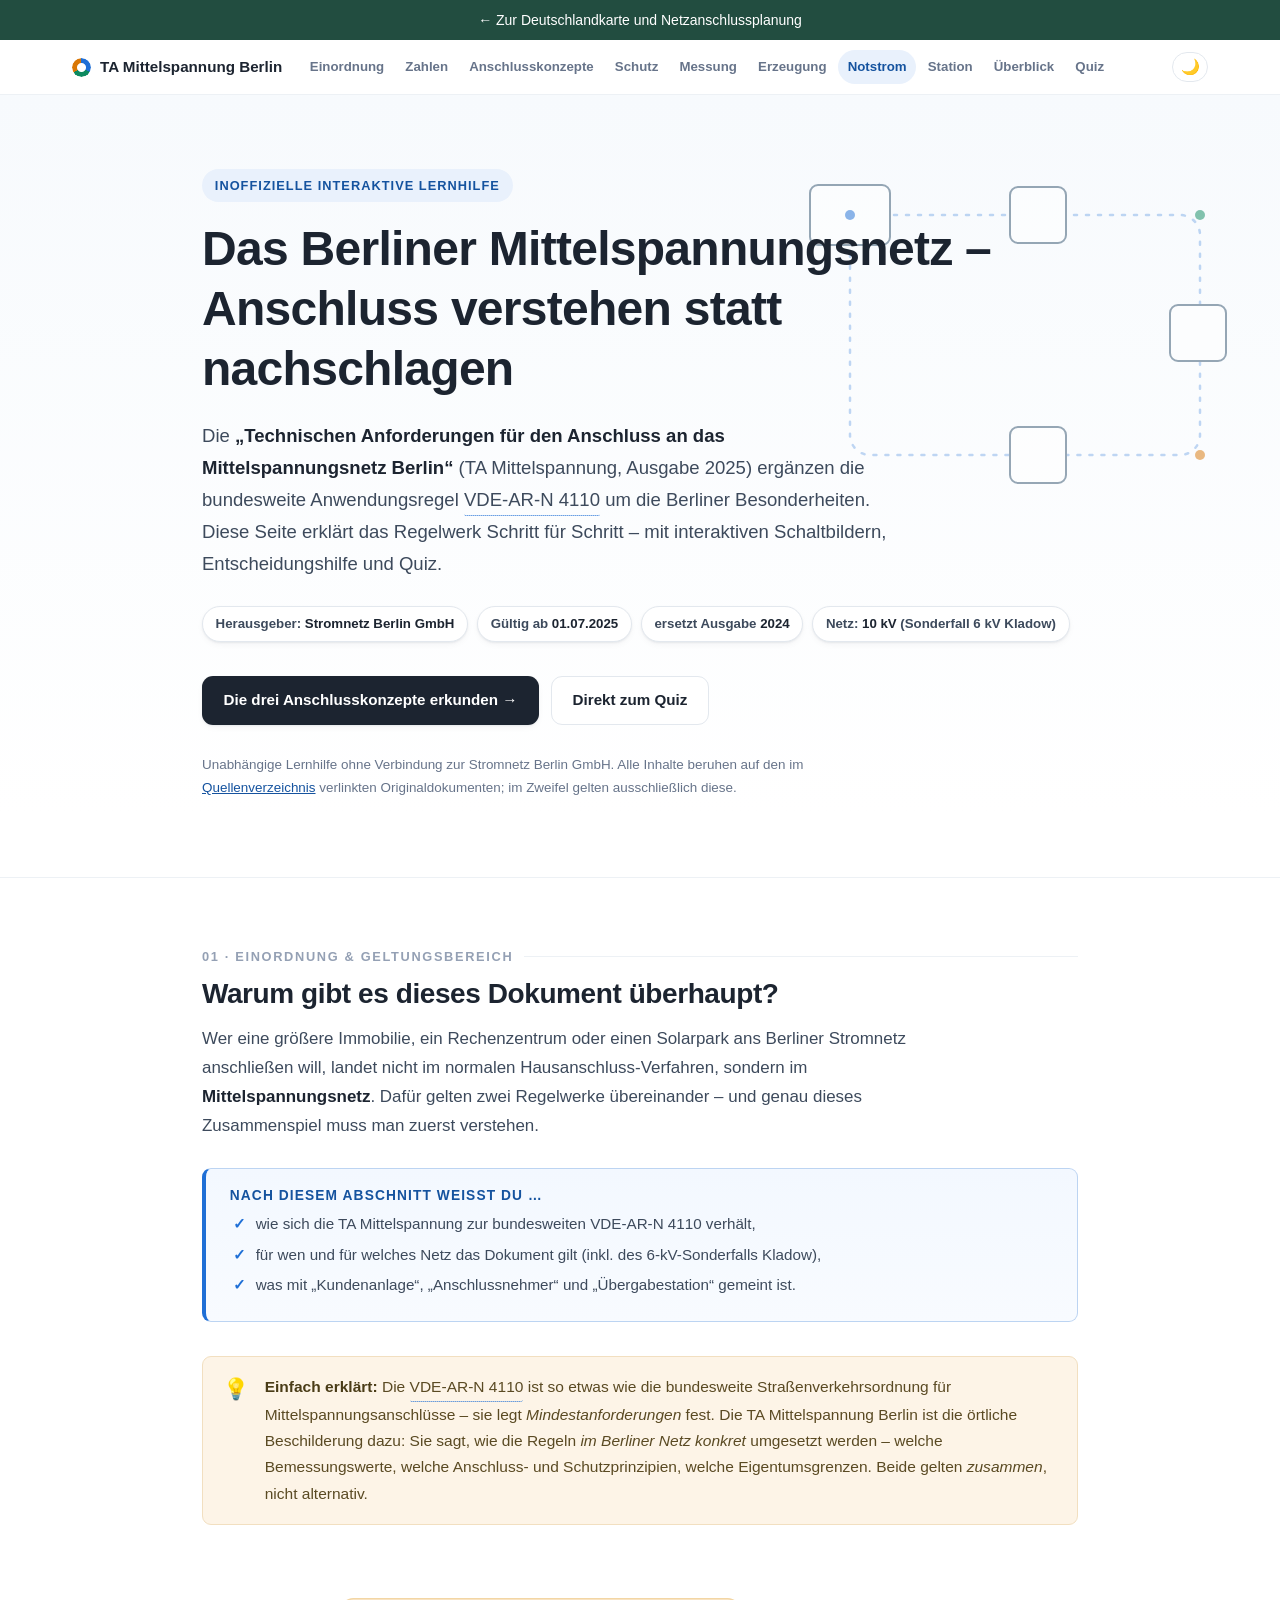
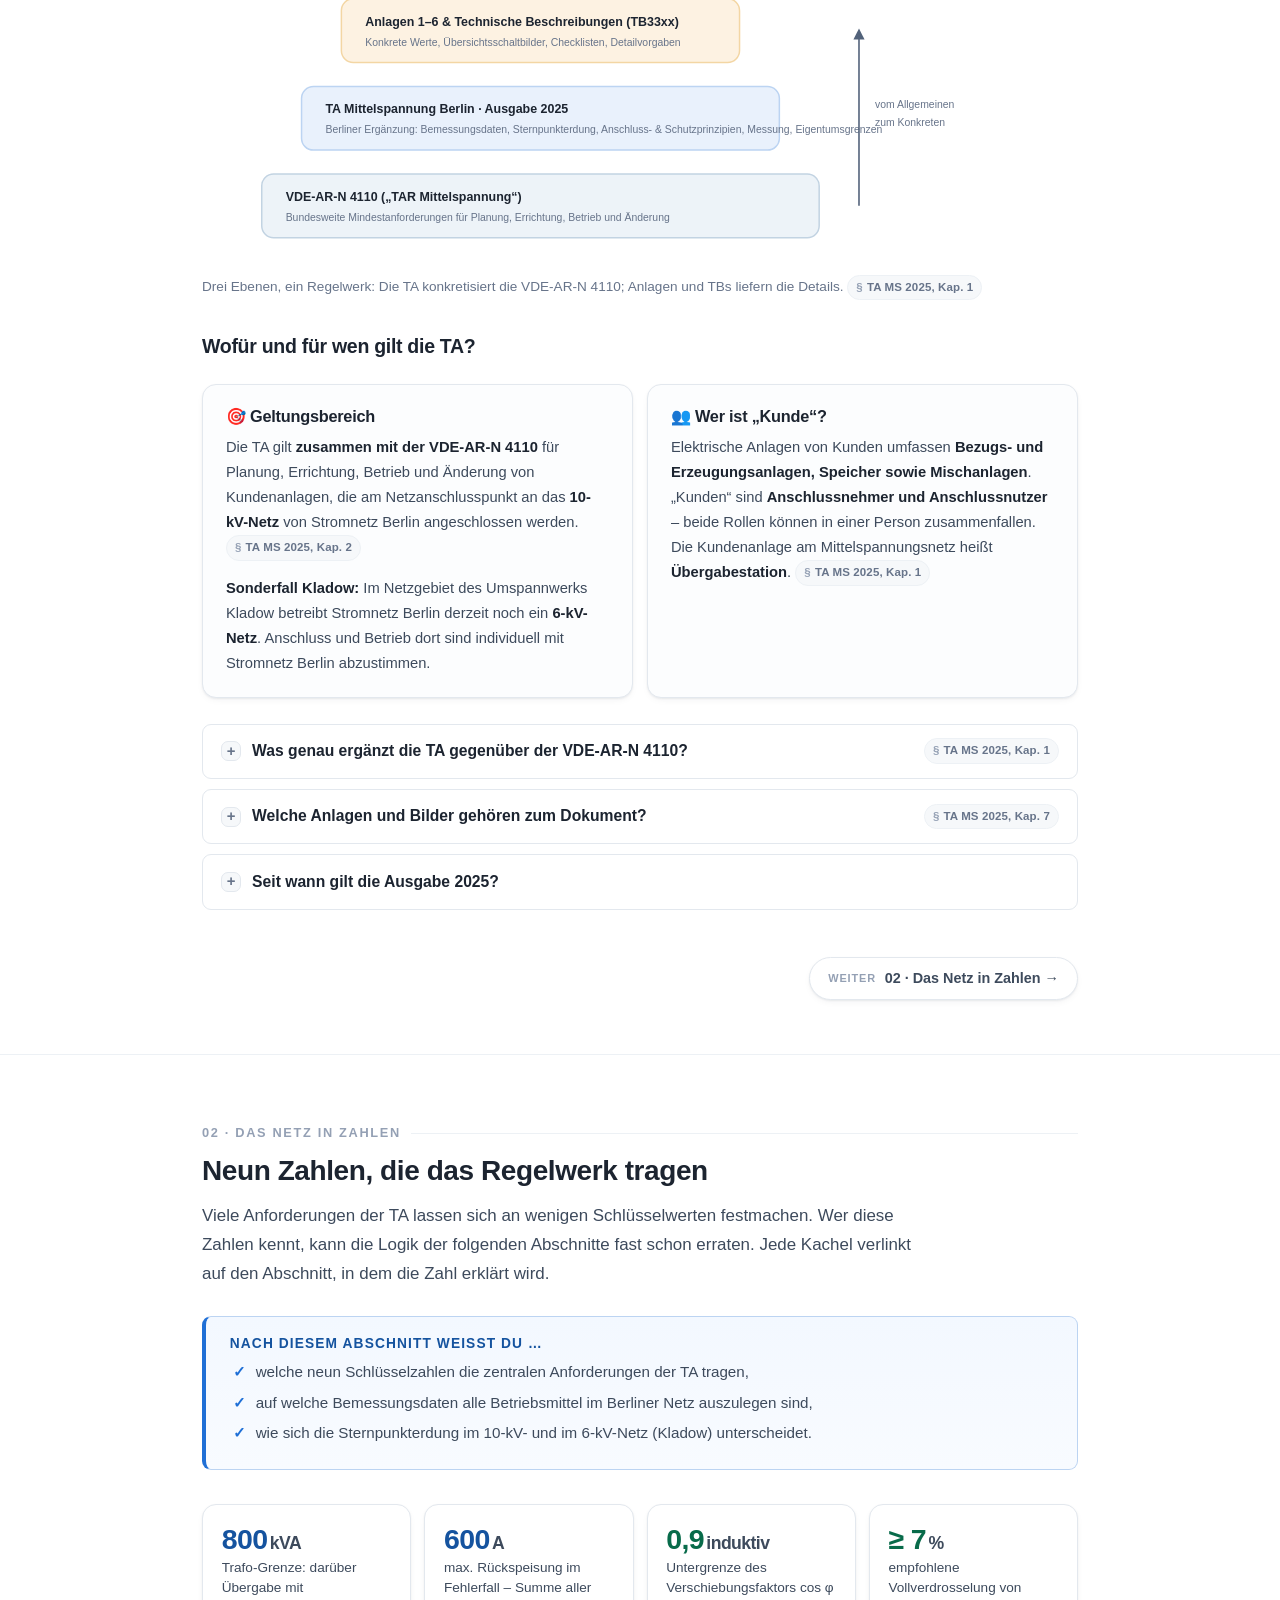
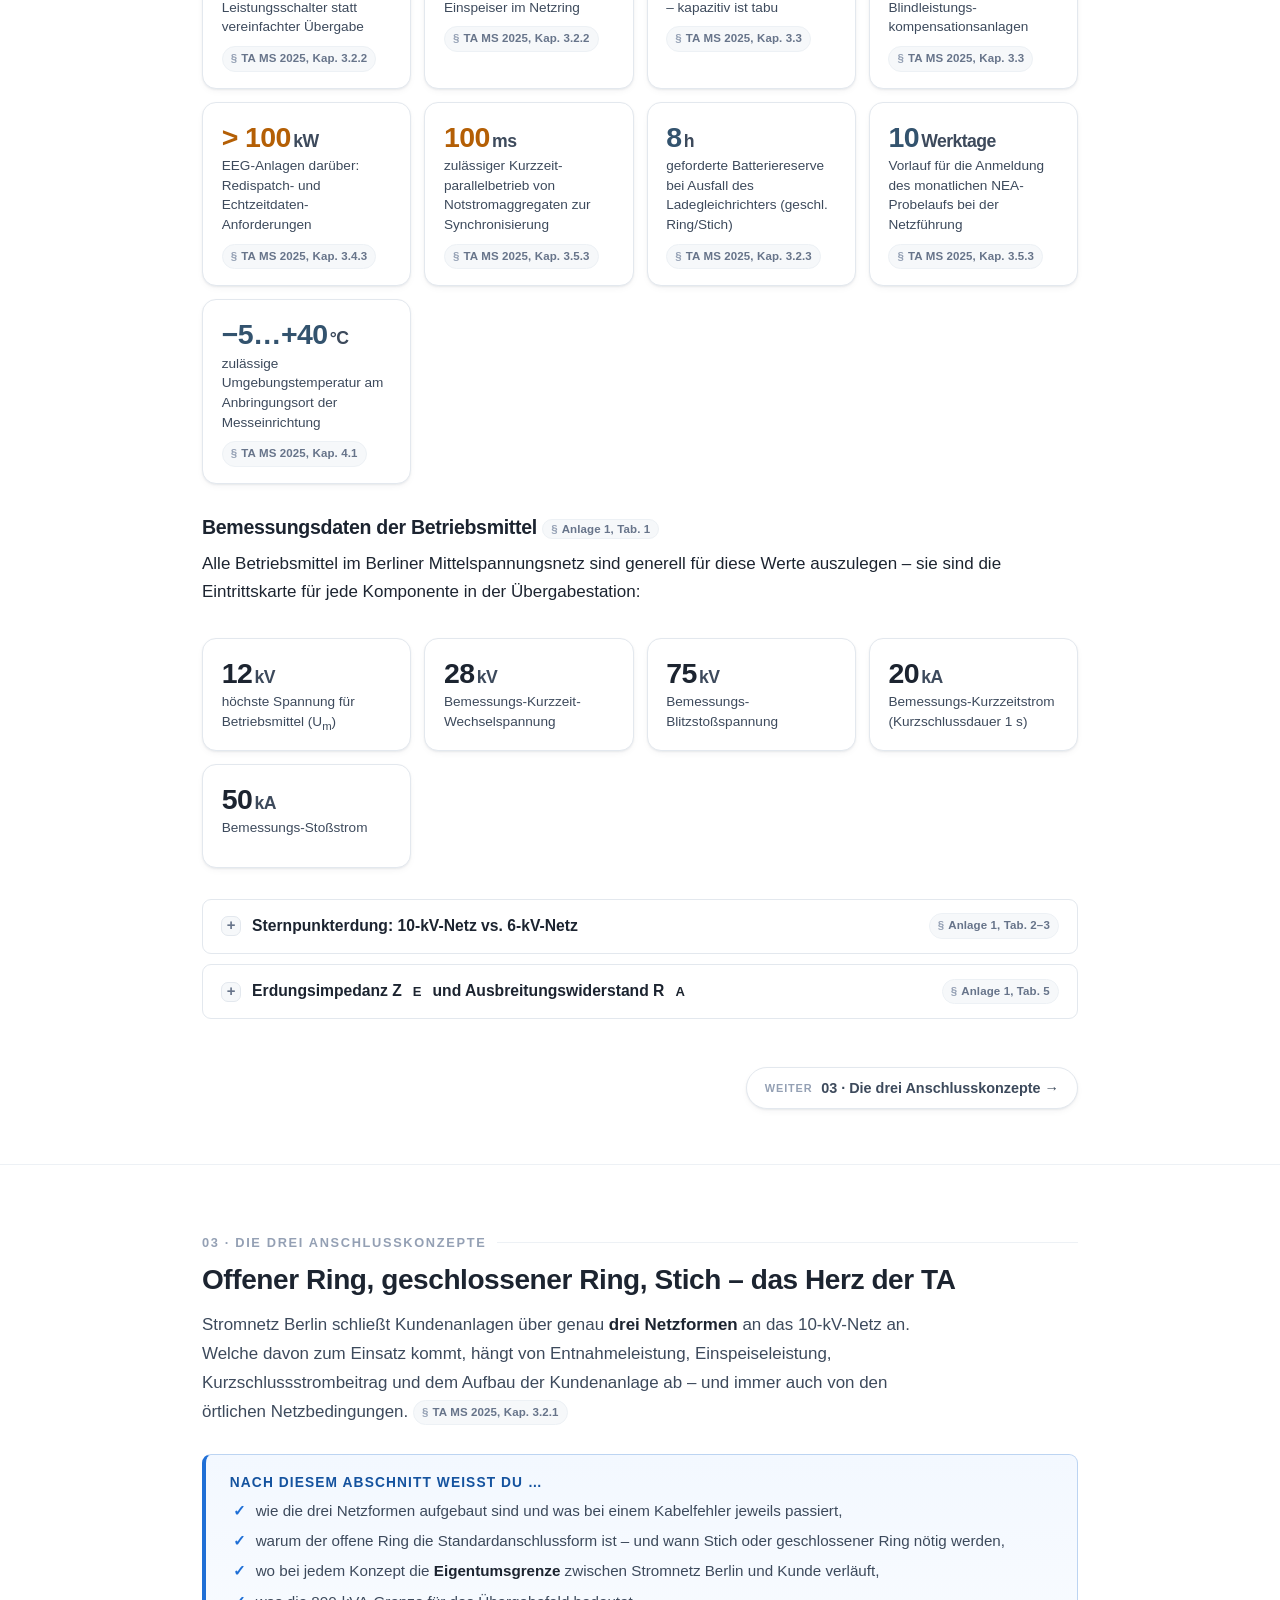
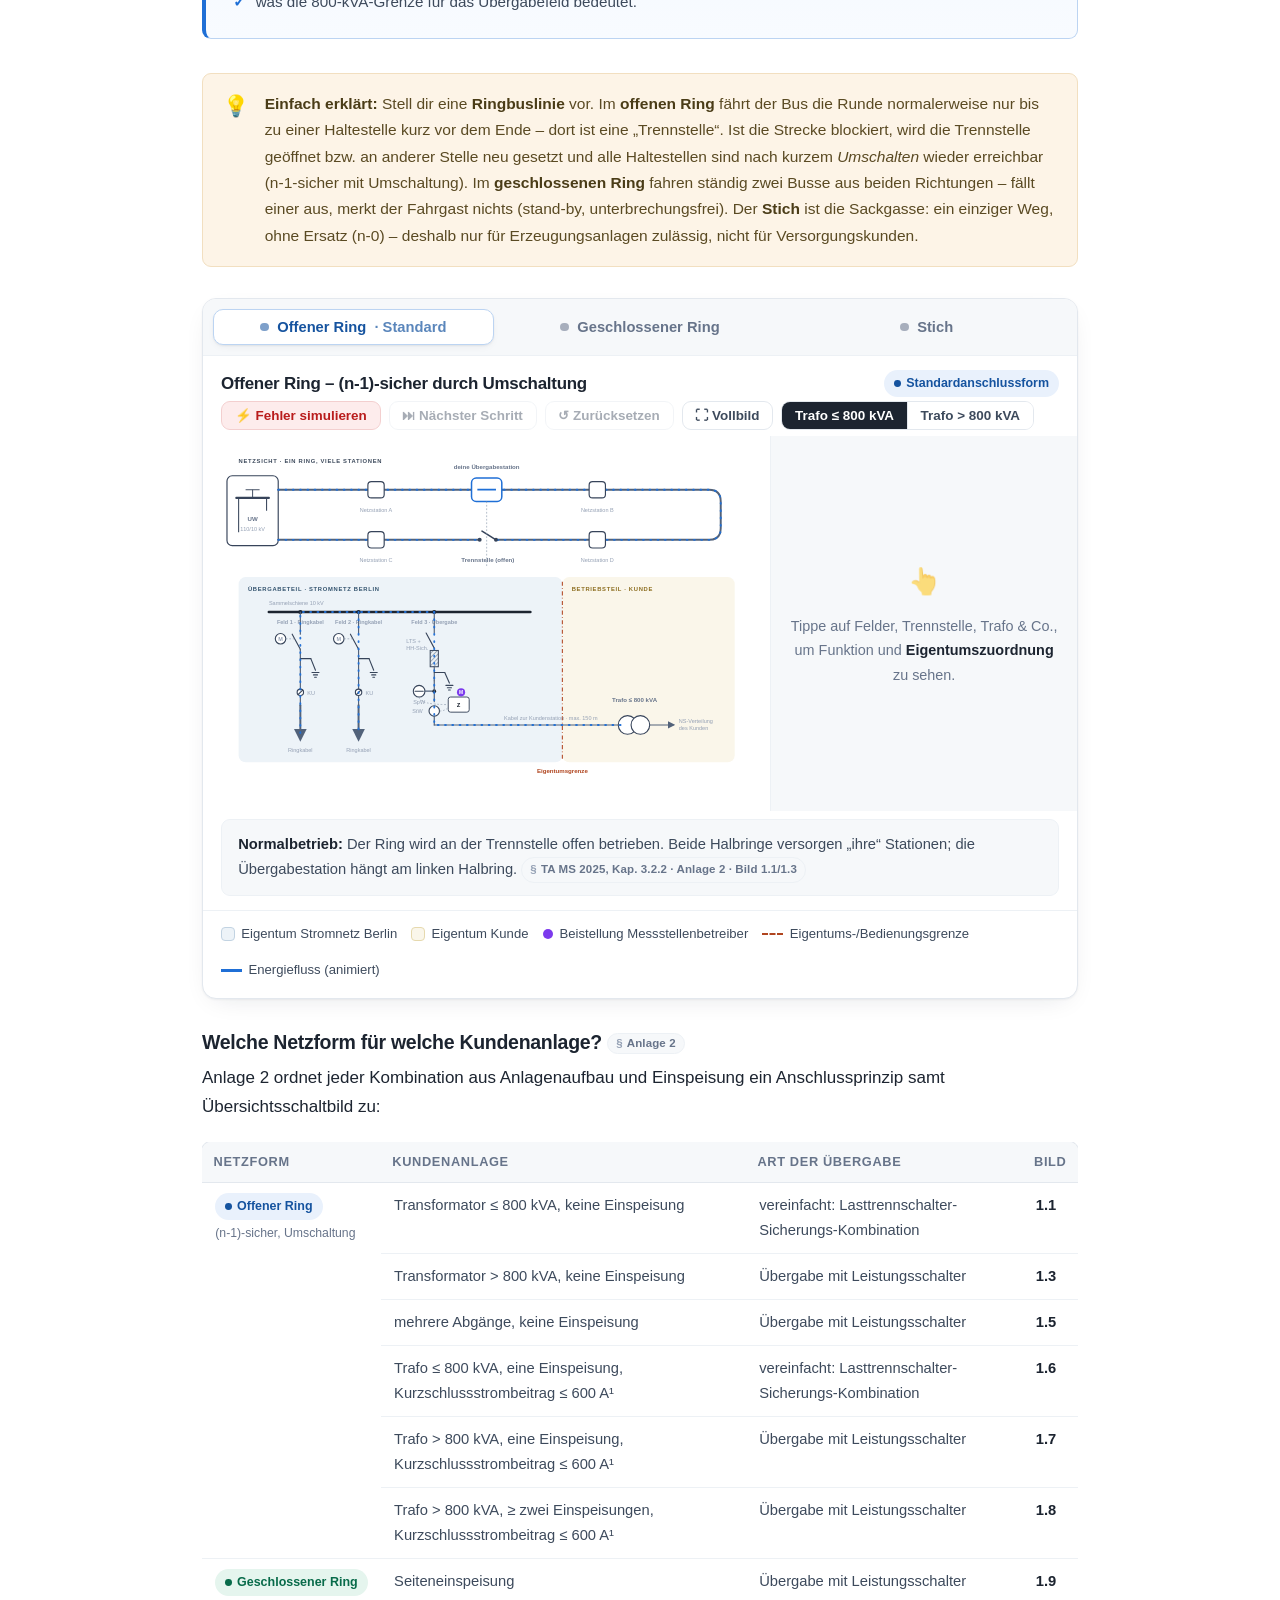
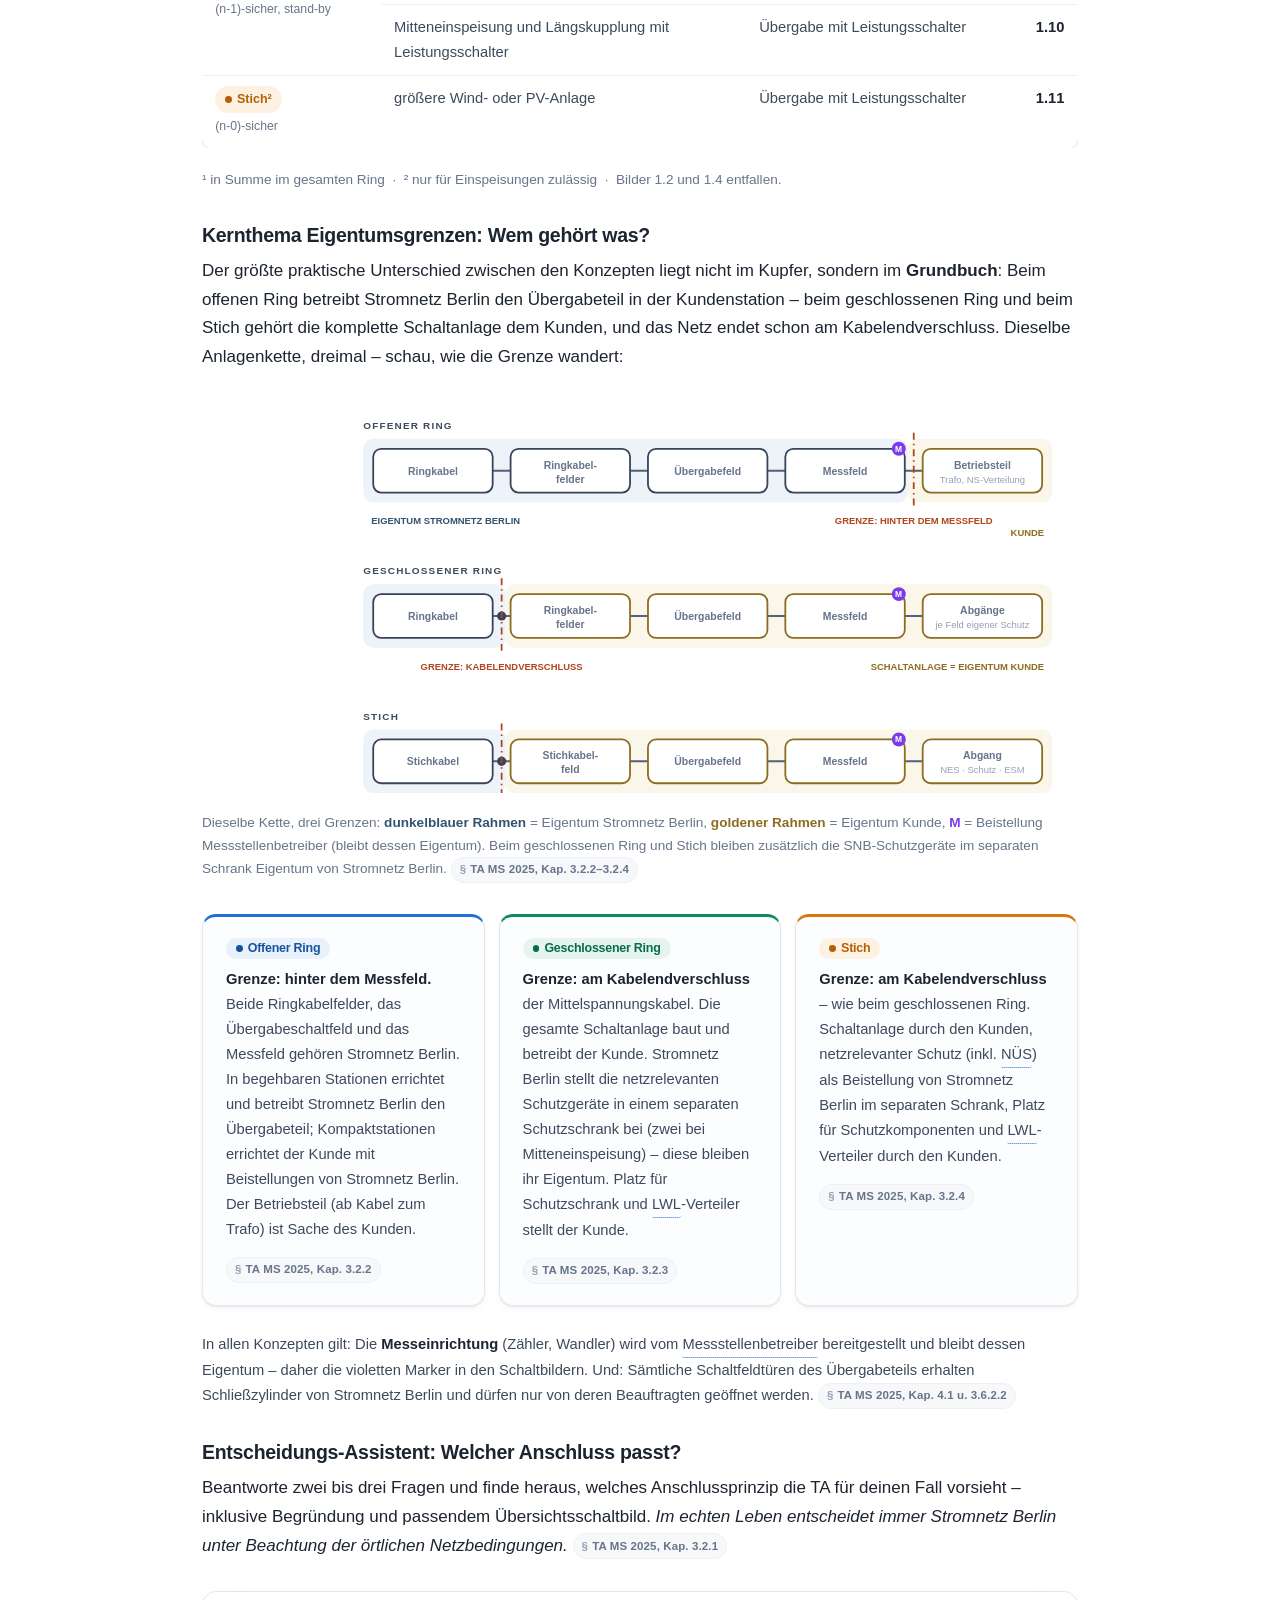
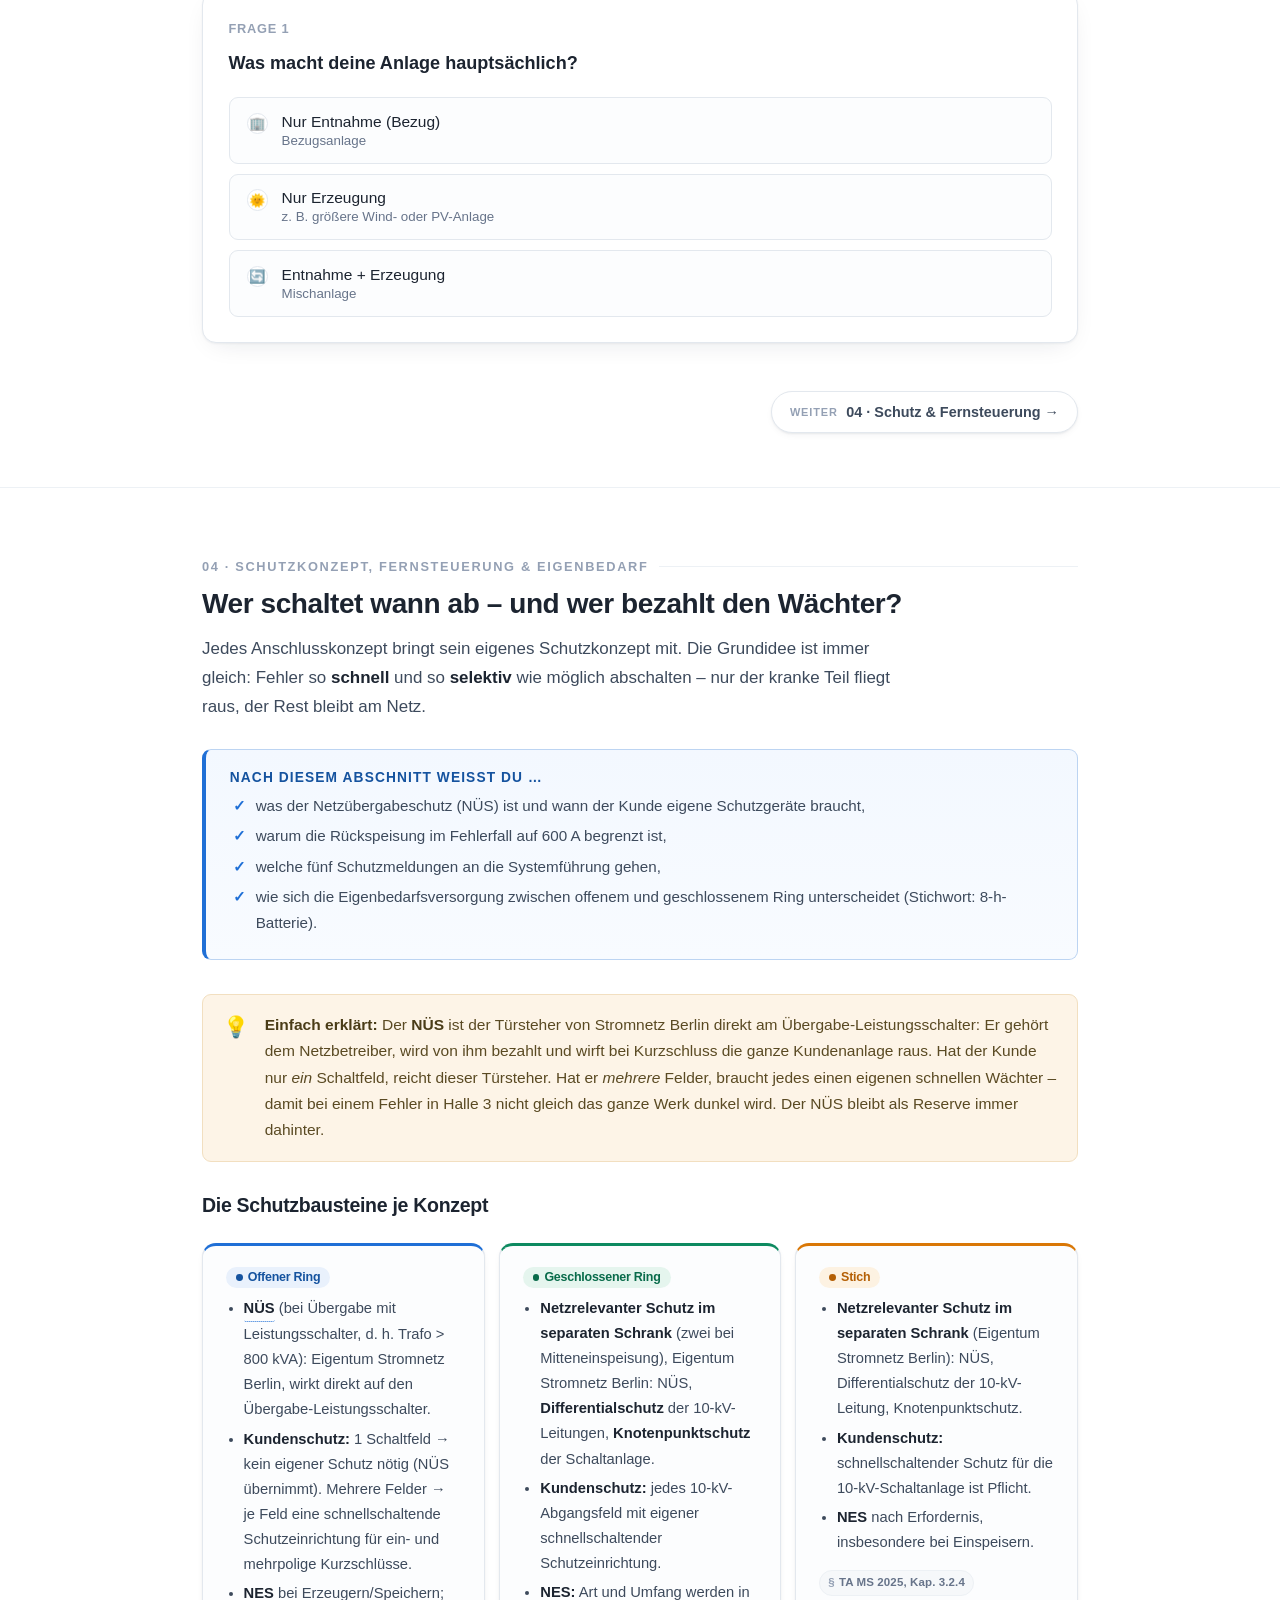
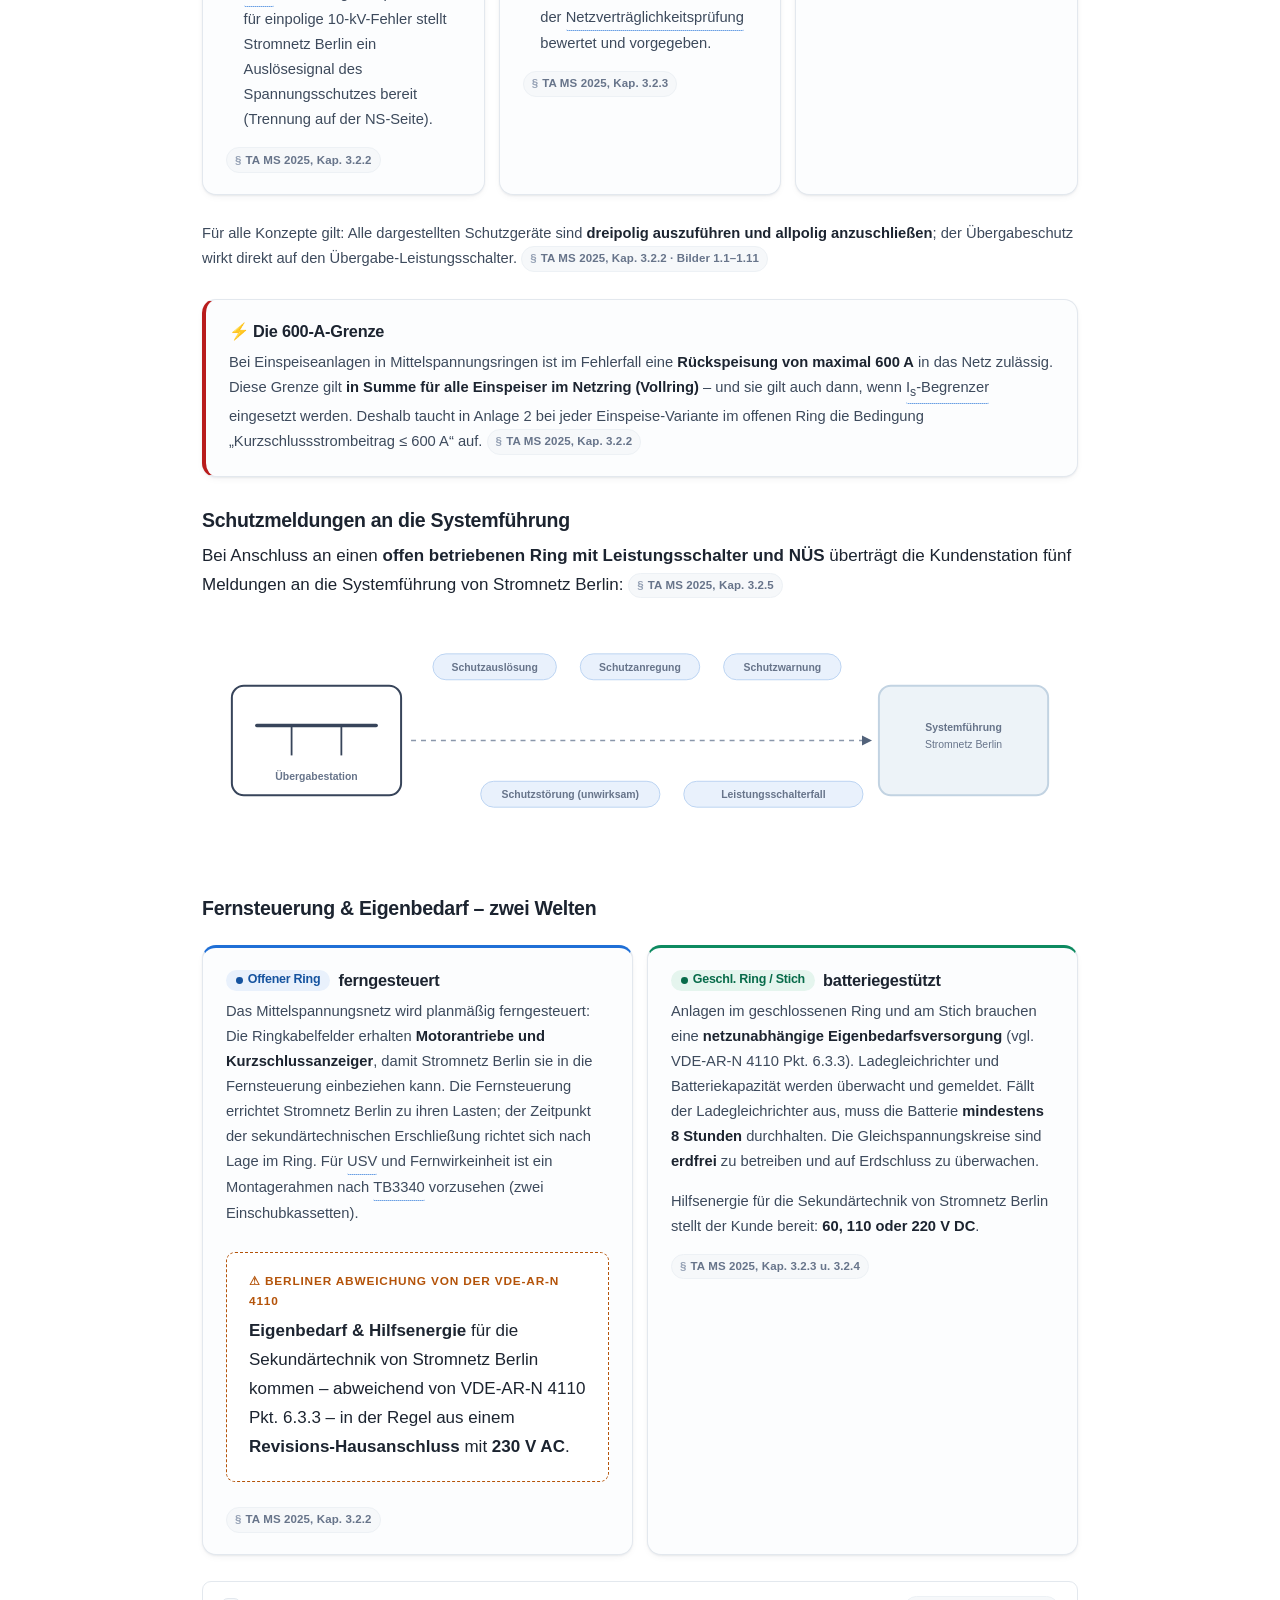
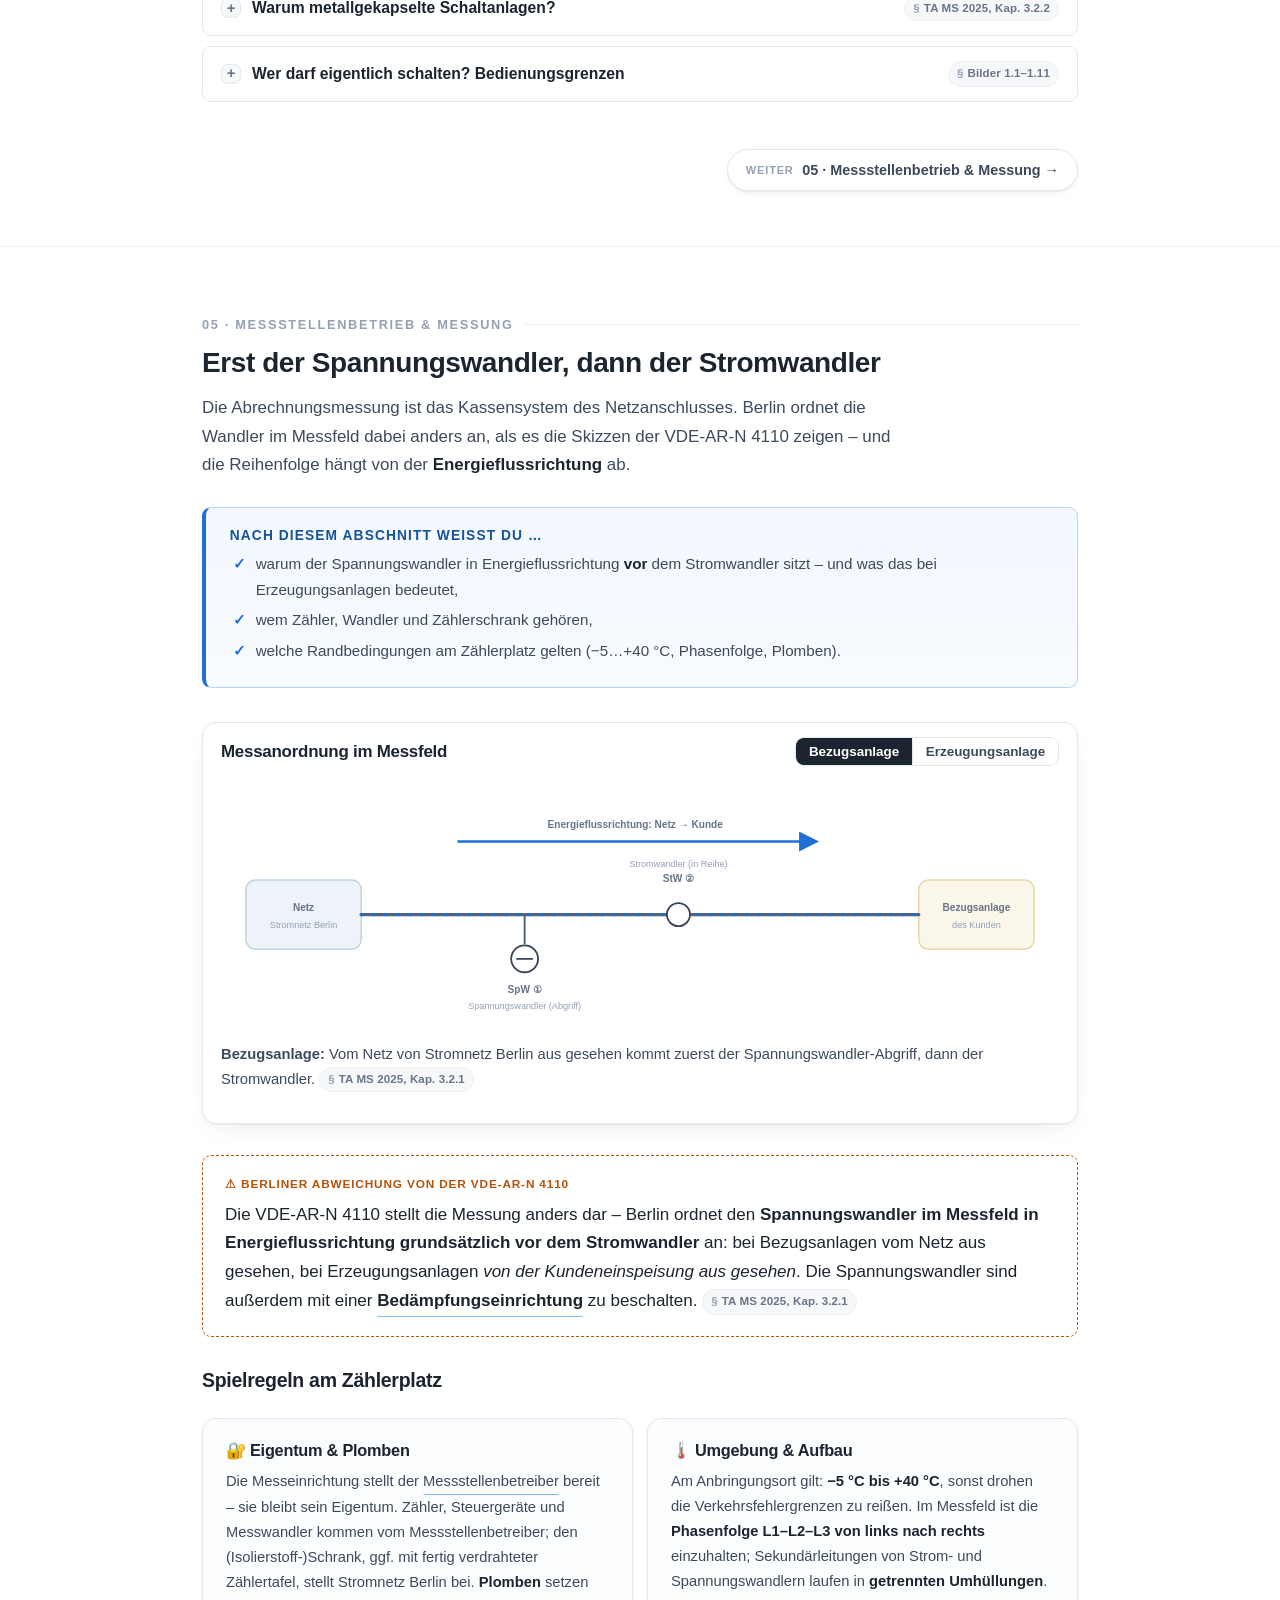
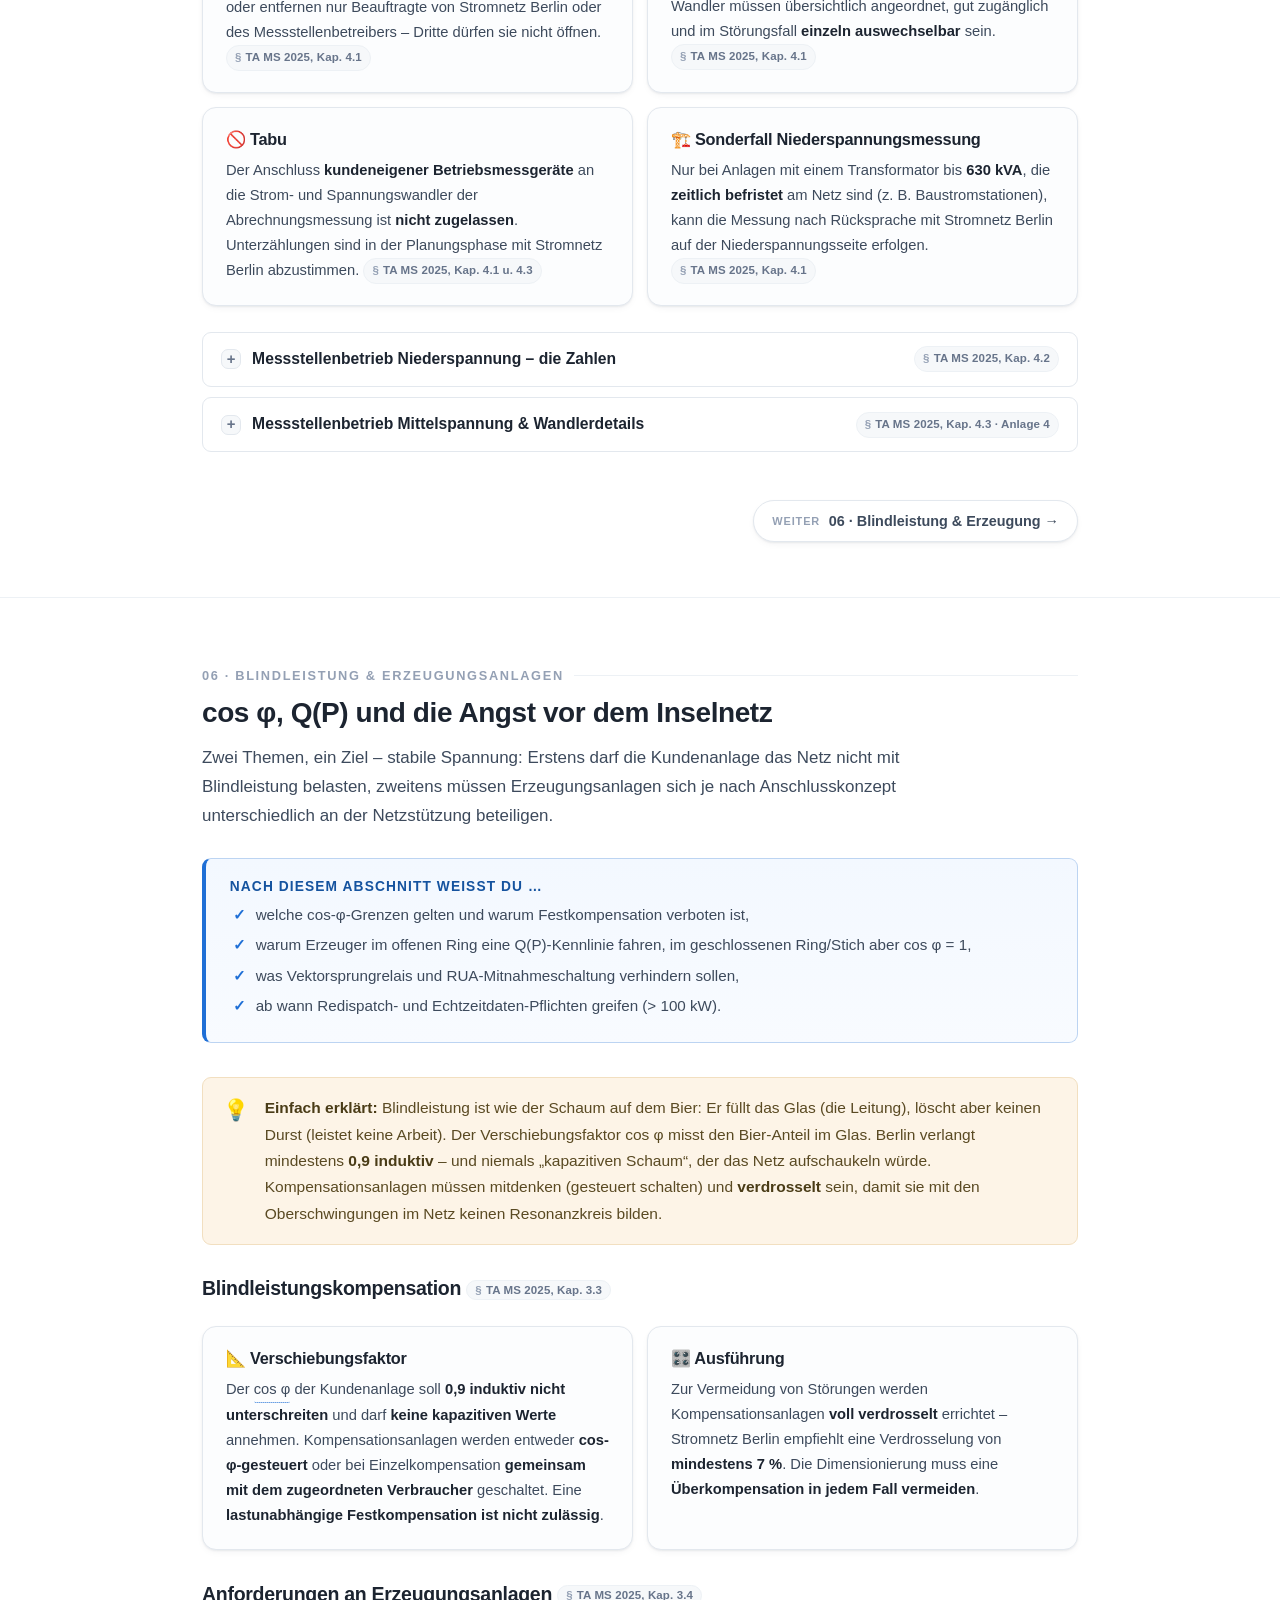
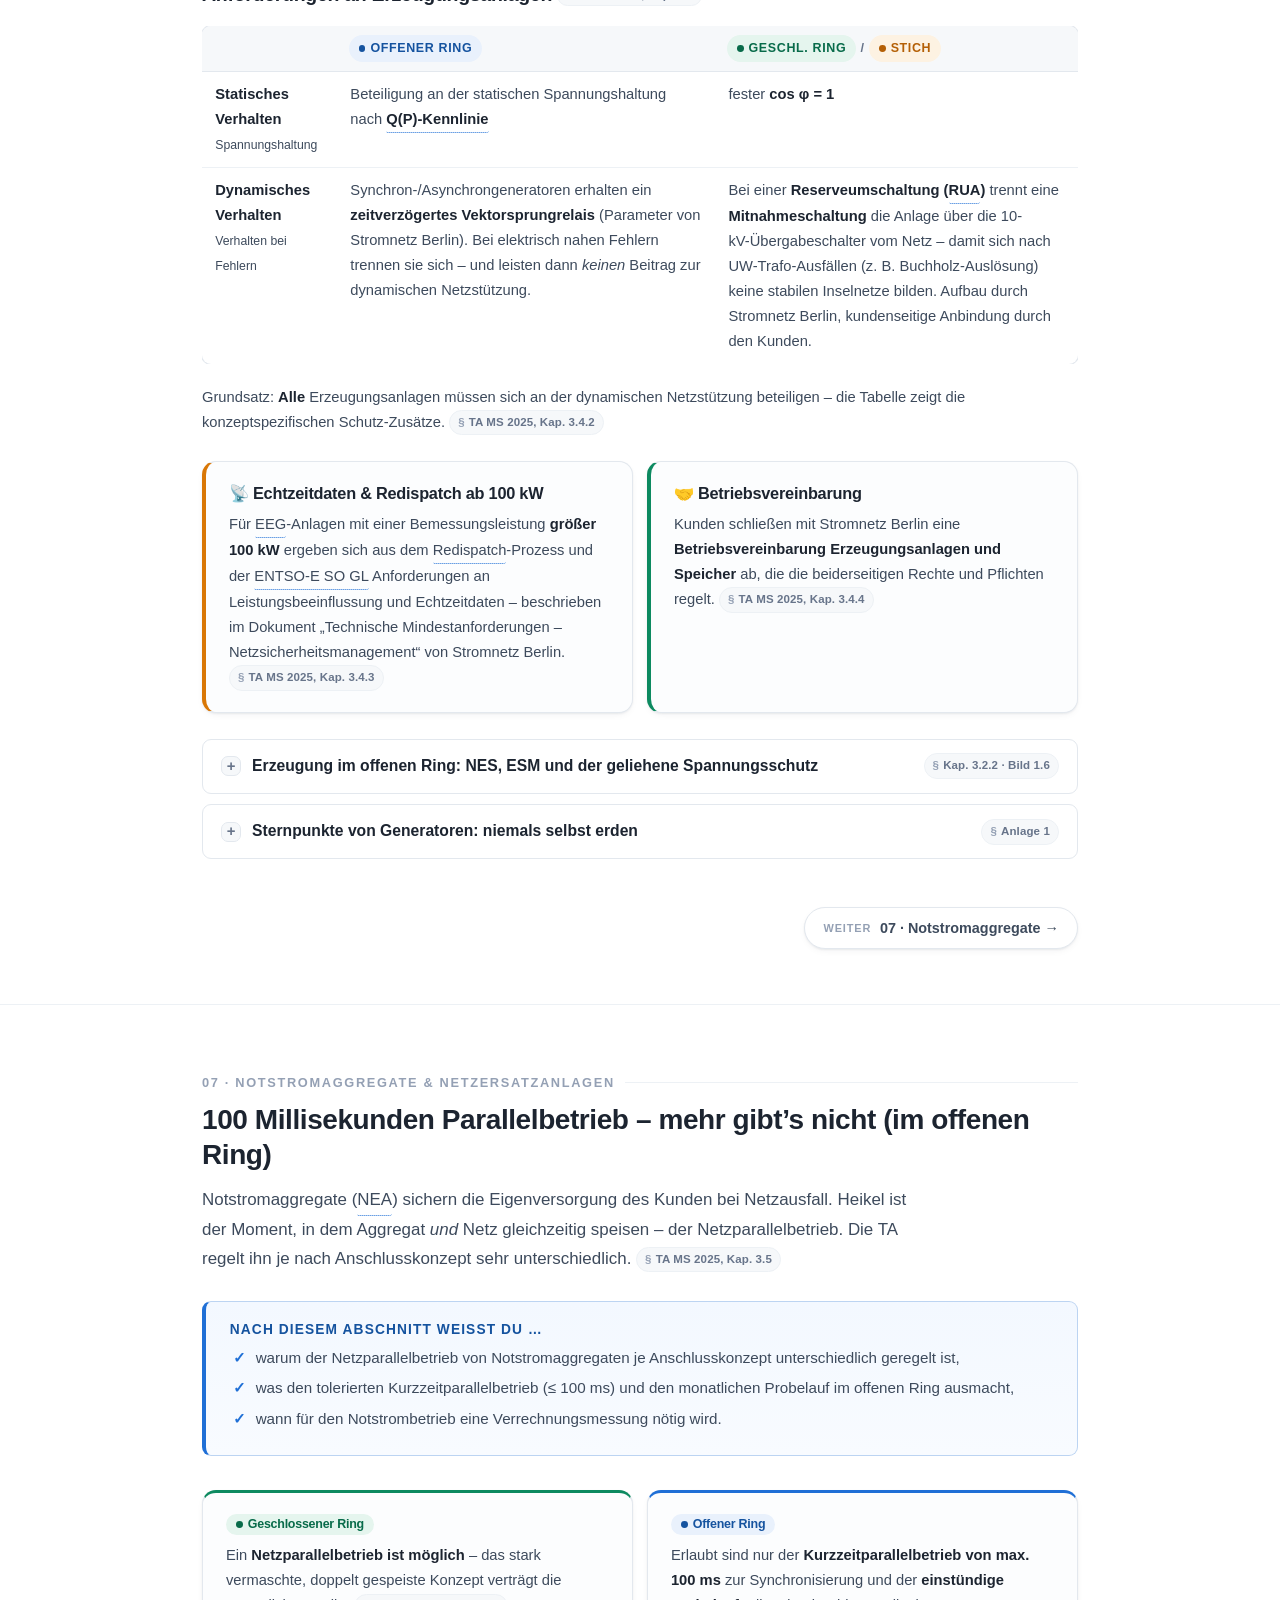
==== wissen.html @ 810eb6d1 "Deploy national connection planner and preserve learning page at /wissen" ====
<!DOCTYPE html>
<html lang="de">
<head>
<meta charset="UTF-8">
<meta name="viewport" content="width=device-width, initial-scale=1.0">
<title>TA Mittelspannung Berlin 2025 – interaktiv verstehen</title>
<meta name="description" content="Interaktive, inoffizielle Lernhilfe zu den Technischen Anforderungen für den Anschluss an das Mittelspannungsnetz Berlin (TA Mittelspannung, Ausgabe 2025, Stromnetz Berlin GmbH).">
<link rel="canonical" href="https://www.anschluss1.de/wissen">
<meta name="theme-color" content="#1f6fd6" media="(prefers-color-scheme: light)">
<meta name="theme-color" content="#0e141d" media="(prefers-color-scheme: dark)">
<meta name="color-scheme" content="light dark">
<meta property="og:type" content="website">
<meta property="og:site_name" content="anschluss1.de">
<meta property="og:locale" content="de_DE">
<meta property="og:url" content="https://www.anschluss1.de/wissen">
<meta property="og:title" content="TA Mittelspannung Berlin 2025 – interaktiv verstehen">
<meta property="og:description" content="Anschlusskonzepte mit Fehlersimulation, Eigentumsgrenzen, Entscheidungs-Assistent, Checkliste und Quiz: die TA Mittelspannung Berlin (Ausgabe 2025) als interaktive Lernseite.">
<meta property="og:image" content="https://www.anschluss1.de/og-image.png">
<meta property="og:image:width" content="1200">
<meta property="og:image:height" content="630">
<meta property="og:image:alt" content="TA Mittelspannung Berlin 2025 – interaktive Lernhilfe auf anschluss1.de">
<meta name="twitter:card" content="summary_large_image">
<meta name="twitter:title" content="TA Mittelspannung Berlin 2025 – interaktiv verstehen">
<meta name="twitter:description" content="Anschlusskonzepte mit Fehlersimulation, Eigentumsgrenzen, Entscheidungs-Assistent, Checkliste und Quiz – interaktive Lernhilfe zur TA Mittelspannung Berlin 2025.">
<meta name="twitter:image" content="https://www.anschluss1.de/og-image.png">
<link rel="icon" href="data:image/svg+xml,%3Csvg xmlns='http://www.w3.org/2000/svg' viewBox='0 0 32 32'%3E%3Ccircle cx='16' cy='16' r='11' fill='none' stroke='%231f6fd6' stroke-width='3' stroke-dasharray='44 14'/%3E%3Ccircle cx='16' cy='16' r='4' fill='%23d97706'/%3E%3C/svg%3E">
<script data-theme-init>(function(){try{var t=localStorage.getItem("tams-theme");if(t==="dark"||t==="light")document.documentElement.dataset.theme=t}catch(e){}})()</script>
<script type="application/ld+json">
{
  "@context": "https://schema.org",
  "@type": "LearningResource",
  "name": "TA Mittelspannung Berlin 2025 – interaktiv verstehen",
  "url": "https://www.anschluss1.de/",
  "inLanguage": "de",
  "isAccessibleForFree": true,
  "learningResourceType": "Interaktive Lernseite",
  "description": "Interaktive, inoffizielle Lernhilfe zu den Technischen Anforderungen für den Anschluss an das Mittelspannungsnetz Berlin (TA Mittelspannung, Ausgabe 2025, Stromnetz Berlin GmbH): Anschlusskonzepte mit Fehlersimulation, Eigentumsgrenzen, Entscheidungs-Assistent, Checkliste und Quiz.",
  "teaches": "Anschluss von Kundenanlagen an das 10-kV-Mittelspannungsnetz Berlin nach TA Mittelspannung 2025 in Ergänzung zur VDE-AR-N 4110",
  "audience": { "@type": "EducationalAudience", "educationalRole": "professional" },
  "dateModified": "2026-07-02",
  "isBasedOn": [
    "https://www.stromnetz.berlin/files/globalassets/dokumente/technische-anschlussbedingungen/ta-mittelspannung-2025/TA_Mittelspannung_Berlin_2025.pdf",
    "https://www.stromnetz.berlin/files/globalassets/dokumente/technische-anschlussbedingungen/ta-mittelspannung-2025/TA_MS_Berlin_Ausgabe_2025_Anlage_2_Anschlussprinzipien.pdf"
  ]
}
</script>
<style>
/* ============================================================
   TA Mittelspannung Berlin 2025 – Lernseite
   Design-System
   ============================================================ */
:root{
  color-scheme:light;
  --ink:#1c2430;
  --ink-soft:#3d4a5c;
  --muted:#67748a;
  --faint:#94a0b4;
  --bg:#ffffff;
  --bg-soft:#f6f8fa;
  --bg-card:#fcfdfe;
  --line:#e3e8ee;
  --line-soft:#edf1f5;

  /* Konzeptfarben */
  --open:#1f6fd6;   --open-deep:#15539f;  --open-soft:#e9f1fc; --open-line:#bcd4f2;
  --closed:#0d8a60; --closed-deep:#086b4a;--closed-soft:#e5f5ee;--closed-line:#aedcc8;
  --stich:#d97706;  --stich-deep:#b45f05; --stich-soft:#fdf2e2; --stich-line:#f3d6a4;

  /* Eigentum */
  --snb:#33536e;    --snb-soft:#edf3f8;  --snb-line:#c2d3e2;
  --kunde:#8c6d1f;  --kunde-soft:#faf6ea;--kunde-line:#e6d9ae;
  --msb:#7c3aed;    --msb-soft:#f3eefe;

  --ok:#15803d;  --ok-soft:#e9f7ee;
  --err:#b91c1c; --err-soft:#fdecec;
  --warn:#b45309;--warn-soft:#fdf4e7;

  --radius:14px;
  --radius-s:9px;
  --shadow:0 1px 2px rgba(20,30,50,.05),0 8px 28px -12px rgba(20,30,50,.14);
  --shadow-s:0 1px 2px rgba(20,30,50,.06),0 3px 10px -4px rgba(20,30,50,.10);
  --wrap:920px;
  --font:-apple-system,BlinkMacSystemFont,"Segoe UI",Roboto,"Helvetica Neue",Arial,sans-serif;
  --mono:ui-monospace,SFMono-Regular,Menlo,Consolas,monospace;

  /* Flächen- & Diagramm-Tokens (Dark-Mode-fähig) */
  --panel:#ffffff;
  --sym:#37445a; --wiremark:#52627a; --linkc:#8a97ab; --grenzc:#b0451f; --rail:#cbd5e1;
  --nav-bg:rgba(255,255,255,.92);
  --hero1:#f7fafd; --hero2:#ffffff;
  --lz1:#f3f8ff; --lz2:#f8fbff;
  --ana-line:#f2dfc0; --ana-ink:#5a4a23; --ana-b:#4a3c17; --again-ink:#7a5416;
  --ok-line:#cdebd6; --err-line:#f3cfcf; --good-ink:#1d5c34; --bad-ink:#7a2e2e;
  --ok-soft-h:#dcf2e3; --warn-soft-h:#f8ecd7; --err-soft-h:#fbe0e0;
  --solid-bg:#1c2430; --solid-ink:#ffffff; --solid-bg-h:#0f1722;
  --mtx-open:#f8fbff; --mtx-closed:#f5fbf8; --mtx-stich:#fefaf1;
  --chk-line:#c3cdd9; --hov-line:#c6d0dc;
  --tt-bg:#1c2430; --tt-ink:#e9eef5; --tt-b:#ffffff;
}
*,*::before,*::after{box-sizing:border-box}
[hidden]{display:none!important}
html{scroll-behavior:smooth;-webkit-text-size-adjust:100%}
@media(prefers-reduced-motion:reduce){html{scroll-behavior:auto}}
body{
  margin:0;font-family:var(--font);color:var(--ink);background:var(--bg);
  font-size:17px;line-height:1.7;
  text-rendering:optimizeLegibility;-webkit-font-smoothing:antialiased;
}
img,svg{max-width:100%;height:auto}
a{color:var(--open-deep)}
a:hover{color:var(--open)}
p{margin:0 0 1em}
ul,ol{margin:0 0 1em;padding-left:1.4em}
li{margin:.3em 0}
strong{color:var(--ink)}
h1,h2,h3,h4{line-height:1.25;color:var(--ink);font-weight:750;letter-spacing:-.015em;margin:0 0 .5em}
h2{font-size:1.75rem;margin-top:0}
h3{font-size:1.22rem;margin-top:1.6em}
h4{font-size:1.02rem;margin-top:1.2em}
.wrap{max-width:var(--wrap);margin:0 auto;padding:0 22px}
.skip-link{position:absolute;left:-9999px;top:0;background:var(--solid-bg);color:var(--solid-ink);padding:.6em 1em;z-index:200;border-radius:0 0 8px 0}
.skip-link:focus{left:0}
button{font-family:inherit}

/* ---------- Lese-Fortschritt + Navigation ---------- */
#progressbar{position:fixed;top:0;left:0;height:3px;width:0;z-index:120;
  background:linear-gradient(90deg,var(--open),var(--closed),var(--stich));transition:width .08s linear}
.topnav{position:sticky;top:0;z-index:110;background:var(--nav-bg);
  backdrop-filter:saturate(1.4) blur(10px);-webkit-backdrop-filter:saturate(1.4) blur(10px);
  border-bottom:1px solid var(--line-soft)}
.topnav .bar{max-width:1180px;margin:0 auto;padding:0 22px;display:flex;align-items:center;gap:18px;height:54px}
.brand{display:flex;align-items:center;gap:9px;font-weight:750;font-size:.95rem;color:var(--ink);text-decoration:none;white-space:nowrap}
.brand:hover{color:var(--ink)}
.brand .dot{width:19px;height:19px;border-radius:50%;flex:none;
  background:conic-gradient(var(--open) 0 33%,var(--closed) 33% 66%,var(--stich) 66% 100%);
  -webkit-mask:radial-gradient(circle at center,transparent 0 4px,#000 5px);mask:radial-gradient(circle at center,transparent 0 4px,#000 5px)}
.navlinks{display:flex;gap:2px;overflow-x:auto;scrollbar-width:none;-ms-overflow-style:none;flex:1}
.navlinks::-webkit-scrollbar{display:none}
.navlinks a{font-size:.83rem;font-weight:600;color:var(--muted);text-decoration:none;
  padding:.42em .72em;border-radius:99px;white-space:nowrap;transition:color .15s,background .15s}
.navlinks a:hover{color:var(--ink);background:var(--bg-soft)}
.navlinks a.active{color:var(--open-deep);background:var(--open-soft)}

/* ---------- Hero ---------- */
.hero{position:relative;overflow:hidden;border-bottom:1px solid var(--line-soft);
  background:linear-gradient(180deg,var(--hero1) 0%,var(--hero2) 92%)}
.hero .wrap{padding-top:74px;padding-bottom:64px;position:relative;z-index:1}
.hero-kicker{display:inline-flex;align-items:center;gap:.5em;font-size:.8rem;font-weight:700;letter-spacing:.08em;
  text-transform:uppercase;color:var(--open-deep);background:var(--open-soft);
  padding:.45em 1em;border-radius:99px;margin-bottom:1.3em}
.hero h1{font-size:clamp(2.05rem,5.4vw,3rem);max-width:17em;margin-bottom:.45em}
.hero .lead{font-size:1.16rem;color:var(--ink-soft);max-width:38em}
.hero-meta{display:flex;flex-wrap:wrap;gap:9px;margin:1.6em 0 2em}
.meta-chip{font-size:.83rem;font-weight:600;color:var(--ink-soft);background:var(--panel);
  border:1px solid var(--line);border-radius:99px;padding:.4em .95em;box-shadow:var(--shadow-s)}
.meta-chip b{color:var(--ink)}
.hero-cta{display:flex;flex-wrap:wrap;gap:12px}
.btn{display:inline-flex;align-items:center;gap:.5em;font-size:.95rem;font-weight:700;text-decoration:none;
  border-radius:11px;padding:.7em 1.35em;border:1px solid transparent;cursor:pointer;transition:transform .12s,box-shadow .12s,background .15s}
.btn:active{transform:translateY(1px)}
.btn-primary{background:var(--solid-bg);color:var(--solid-ink) !important;box-shadow:var(--shadow-s)}
.btn-primary:hover{background:var(--solid-bg-h)}
.btn-ghost{background:var(--panel);color:var(--ink) !important;border-color:var(--line)}
.btn-ghost:hover{background:var(--bg-soft)}
.hero-art{position:absolute;right:-60px;top:30px;width:560px;opacity:.5;pointer-events:none}
@media(max-width:980px){.hero-art{display:none}}
.hero-note{margin-top:2.2em;font-size:.84rem;color:var(--muted);max-width:46em}

/* ---------- Sektionen ---------- */
section.block{padding:4.2rem 0 3.4rem;border-bottom:1px solid var(--line-soft)}
section.block:last-of-type{border-bottom:none}
.kicker{font-size:.8rem;font-weight:800;letter-spacing:.13em;text-transform:uppercase;color:var(--faint);margin-bottom:.7em;display:flex;align-items:center;gap:.8em}
.kicker::after{content:"";height:1px;flex:1;background:var(--line-soft)}
.sec-intro{font-size:1.06rem;color:var(--ink-soft);max-width:42em}

/* Quelle-Chips */
.src{display:inline-flex;align-items:center;gap:.35em;font-size:.72rem;font-weight:650;color:var(--muted);
  background:var(--bg-soft);border:1px solid var(--line-soft);border-radius:99px;padding:.18em .7em;
  white-space:nowrap;vertical-align:middle;letter-spacing:.01em}
.src::before{content:"§";font-weight:800;color:var(--faint)}

/* Lernziele */
.lernziel{background:linear-gradient(180deg,var(--lz1), var(--lz2));border:1px solid var(--open-line);
  border-left:4px solid var(--open);border-radius:var(--radius-s);padding:1.1em 1.4em;margin:1.6em 0 2em}
.lernziel h4{margin:0 0 .5em;font-size:.86rem;text-transform:uppercase;letter-spacing:.08em;color:var(--open-deep)}
.lernziel ul{margin:0;padding-left:0;list-style:none}
.lernziel li{padding-left:1.7em;position:relative;font-size:.95rem;color:var(--ink-soft)}
.lernziel li::before{content:"✓";position:absolute;left:.2em;top:0;font-weight:800;color:var(--open)}

/* Analogie / Einfach erklärt */
.analogie{display:flex;gap:1em;background:var(--warn-soft);border:1px solid var(--ana-line);border-radius:var(--radius-s);
  padding:1.1em 1.3em;margin:1.5em 0;font-size:.97rem;color:var(--ana-ink)}
.analogie .ico{flex:none;font-size:1.3rem;line-height:1.4}
.analogie b{color:var(--ana-b)}
.analogie p{margin:0}

/* Abweichungs-Hinweis (von VDE-AR-N 4110) */
.abweich{position:relative;background:var(--panel);border:1.5px dashed var(--warn);border-radius:var(--radius-s);
  padding:1.1em 1.3em 1.1em 1.3em;margin:1.5em 0}
.abweich::before{content:"⚠ Berliner Abweichung von der VDE-AR-N 4110";display:block;
  font-size:.74rem;font-weight:800;text-transform:uppercase;letter-spacing:.07em;color:var(--warn);margin-bottom:.5em}
.abweich p:last-child{margin-bottom:0}

/* Karten */
.cards{display:grid;gap:14px;margin:1.5em 0}
.cards.c2{grid-template-columns:repeat(2,1fr)}
.cards.c3{grid-template-columns:repeat(3,1fr)}
@media(max-width:760px){.cards.c2,.cards.c3{grid-template-columns:1fr}}
.card{background:var(--bg-card);border:1px solid var(--line);border-radius:var(--radius);padding:1.25em 1.35em;box-shadow:var(--shadow-s)}
.card h4{margin-top:0;display:flex;align-items:center;gap:.5em}
.card p:last-child,.card ul:last-child{margin-bottom:0}
.card .mini{font-size:.92rem;color:var(--ink-soft)}
.card-accent{border-top:3px solid var(--accent,var(--open))}

/* Akkordeons */
details.acc{border:1px solid var(--line);border-radius:var(--radius-s);background:var(--panel);margin:.6em 0;overflow:hidden}
details.acc summary{cursor:pointer;list-style:none;display:flex;align-items:center;gap:.7em;
  padding:.85em 1.15em;font-weight:650;font-size:.98rem;color:var(--ink);user-select:none}
details.acc summary::-webkit-details-marker{display:none}
details.acc summary::before{content:"+";flex:none;width:1.35em;height:1.35em;border-radius:7px;border:1px solid var(--line);
  display:inline-flex;align-items:center;justify-content:center;font-weight:700;color:var(--muted);
  font-size:.95em;transition:transform .2s,background .2s;background:var(--bg-soft)}
details.acc[open] summary::before{content:"–";background:var(--solid-bg);color:var(--solid-ink);border-color:var(--solid-bg)}
details.acc summary:hover{background:var(--bg-soft)}
details.acc .acc-body{padding:.3em 1.25em 1.15em;font-size:.96rem;color:var(--ink-soft);border-top:1px dashed var(--line-soft)}
details.acc .acc-body>*:first-child{margin-top:.8em}
details.acc summary .src{margin-left:auto}
@media(max-width:600px){details.acc summary .src{display:none}}

/* Faktenkacheln */
.tiles{display:grid;grid-template-columns:repeat(auto-fit,minmax(168px,1fr));gap:13px;margin:1.8em 0}
.tile{background:var(--panel);border:1px solid var(--line);border-radius:var(--radius);padding:1.05em 1.1em .95em;
  box-shadow:var(--shadow-s);display:flex;flex-direction:column;gap:.15em;position:relative;
  text-decoration:none;color:inherit;transition:transform .15s,box-shadow .15s,border-color .15s}
a.tile:hover{transform:translateY(-2px);box-shadow:var(--shadow);border-color:var(--hov-line);color:inherit}
.tile .num{font-size:1.78rem;font-weight:800;letter-spacing:-.02em;color:var(--ink);font-variant-numeric:tabular-nums;line-height:1.15}
.tile .num small{font-size:.62em;font-weight:750;color:var(--ink-soft);margin-left:.13em}
.tile .lbl{font-size:.85rem;color:var(--ink-soft);line-height:1.45;min-height:2.4em}
.tile .src{margin-top:.55em;align-self:flex-start}
.tile[data-tone="open"] .num{color:var(--open-deep)}
.tile[data-tone="closed"] .num{color:var(--closed-deep)}
.tile[data-tone="stich"] .num{color:var(--stich-deep)}
.tile[data-tone="snb"] .num{color:var(--snb)}

/* Tabellen */
.tbl{width:100%;border-collapse:collapse;font-size:.92rem;margin:1.2em 0;background:var(--panel);border-radius:var(--radius-s);overflow:hidden;box-shadow:0 0 0 1px var(--line)}
.tbl th{background:var(--bg-soft);text-align:left;font-size:.8rem;text-transform:uppercase;letter-spacing:.05em;color:var(--muted);padding:.7em .9em;border-bottom:1px solid var(--line)}
.tbl td{padding:.68em .9em;border-bottom:1px solid var(--line-soft);vertical-align:top;color:var(--ink-soft)}
.tbl tr:last-child td{border-bottom:none}
.tbl td b{color:var(--ink);font-variant-numeric:tabular-nums}
.tbl-scroll{overflow-x:auto;margin:1.2em 0}
.tbl-scroll .tbl{margin:0;min-width:560px}

/* Konzept-Pills */
.pill{display:inline-flex;align-items:center;gap:.4em;font-size:.78rem;font-weight:750;border-radius:99px;padding:.22em .8em;white-space:nowrap}
.pill::before{content:"";width:.55em;height:.55em;border-radius:50%;background:currentColor}
.pill.open{color:var(--open-deep);background:var(--open-soft)}
.pill.closed{color:var(--closed-deep);background:var(--closed-soft)}
.pill.stich{color:var(--stich-deep);background:var(--stich-soft)}
.pill.snb{color:var(--snb);background:var(--snb-soft)}
.pill.kunde{color:var(--kunde);background:var(--kunde-soft)}
.pill.msb{color:var(--msb);background:var(--msb-soft)}
.pill.neutral{color:var(--muted);background:var(--bg-soft)}

/* ---------- Diagramm-Bühne ---------- */
.stage{background:var(--panel);border:1px solid var(--line);border-radius:var(--radius);box-shadow:var(--shadow);margin:1.8em 0;overflow:hidden}
.tabs{display:flex;gap:6px;padding:10px;background:var(--bg-soft);border-bottom:1px solid var(--line-soft);flex-wrap:wrap}
.tab{flex:1;min-width:150px;border:1px solid transparent;background:transparent;border-radius:10px;
  padding:.62em .9em;font-size:.92rem;font-weight:700;color:var(--muted);cursor:pointer;
  display:flex;align-items:center;justify-content:center;gap:.55em;transition:all .15s}
.tab::before{content:"";width:.6em;height:.6em;border-radius:50%;background:currentColor;opacity:.55}
.tab:hover{color:var(--ink);background:var(--panel)}
.tab[aria-selected="true"]{background:var(--panel);box-shadow:var(--shadow-s)}
.tab[data-c="open"][aria-selected="true"]{color:var(--open-deep);border-color:var(--open-line)}
.tab[data-c="closed"][aria-selected="true"]{color:var(--closed-deep);border-color:var(--closed-line)}
.tab[data-c="stich"][aria-selected="true"]{color:var(--stich-deep);border-color:var(--stich-line)}
.stage-head{display:flex;flex-wrap:wrap;align-items:center;gap:10px;padding:14px 18px 4px}
.stage-head h3{margin:0;font-size:1.06rem;flex:1;min-width:220px}
.stage-body{display:grid;grid-template-columns:minmax(0,1.85fr) minmax(250px,1fr);gap:0}
@media(max-width:880px){.stage-body{grid-template-columns:1fr}}
.svg-pane{padding:6px 10px 12px;min-width:0}
.svg-pane svg{display:block;width:100%;height:auto}
/* Mobil: Diagramme lesbar halten – seitlich scrollen statt schrumpfen */
.svg-hint{display:none}
@media(max-width:640px){
  .svg-pane{overflow-x:auto;-webkit-overflow-scrolling:touch}
  .svg-pane svg{min-width:640px}
  .svg-hint{display:block;font-size:.78rem;color:var(--muted);margin:.2em 0 0;padding:0 4px}
}
/* Vollbild-Modus der Diagramm-Bühne */
.stage:fullscreen{overflow:auto;background:var(--bg);border-radius:0}
.stage:fullscreen .svg-pane svg{max-height:74vh;width:auto;max-width:100%;margin:0 auto;min-width:0}
.diagram-controls{display:flex;flex-wrap:wrap;gap:8px;align-items:center;padding:0 18px 6px}
.dctl{border:1px solid var(--line);background:var(--panel);border-radius:9px;padding:.45em .95em;font-size:.84rem;
  font-weight:650;color:var(--ink-soft);cursor:pointer;transition:all .15s;display:inline-flex;align-items:center;gap:.45em}
.dctl:hover{border-color:var(--hov-line);background:var(--bg-soft)}
.dctl.primary{background:var(--err-soft);border-color:var(--err-line);color:var(--err)}
.dctl.primary:hover{background:var(--err-soft-h)}
.dctl[disabled]{opacity:.45;cursor:default;pointer-events:none}
.dctl.seg[aria-pressed="true"]{background:var(--solid-bg);color:var(--solid-ink);border-color:var(--solid-bg)}
.seg-group{display:inline-flex;gap:0;border:1px solid var(--line);border-radius:9px;overflow:hidden}
.seg-group .dctl{border:none;border-radius:0;background:var(--panel)}
.seg-group .dctl+.dctl{border-left:1px solid var(--line)}
.seg-group .dctl[aria-pressed="true"]{background:var(--solid-bg);color:var(--solid-ink)}
.sim-caption{margin:8px 18px 14px;padding:.8em 1.1em;border-radius:var(--radius-s);background:var(--bg-soft);
  border:1px solid var(--line-soft);font-size:.92rem;color:var(--ink-soft);min-height:3.2em}
.sim-caption b{color:var(--ink)}
.sim-caption.sim-on{background:var(--err-soft);border-color:var(--err-line);color:var(--bad-ink)}
.sim-caption.sim-ok{background:var(--ok-soft);border-color:var(--ok-line);color:var(--good-ink)}

/* Info-Panel */
.info-pane{border-left:1px solid var(--line-soft);background:var(--bg-soft);padding:16px 18px;display:flex;flex-direction:column;gap:8px;min-height:280px}
@media(max-width:880px){.info-pane{border-left:none;border-top:1px solid var(--line-soft)}}
.info-pane .ph{color:var(--muted);font-size:.9rem;margin:auto;text-align:center;max-width:21em}
.info-pane .ph .ico{font-size:1.6rem;display:block;margin-bottom:.4em;opacity:.6}
.info-title{font-weight:750;font-size:1rem;display:flex;align-items:flex-start;gap:.6em;justify-content:space-between}
.info-close{border:none;background:var(--panel);border-radius:7px;width:26px;height:26px;cursor:pointer;color:var(--muted);
  font-size:1rem;line-height:1;border:1px solid var(--line);flex:none}
.info-close:hover{color:var(--ink)}
.info-owner{display:flex;flex-wrap:wrap;gap:6px}
.info-text{font-size:.92rem;color:var(--ink-soft)}
.info-text p{margin-bottom:.7em}
.info-pane .src{align-self:flex-start}

/* Legende */
.legend{display:flex;flex-wrap:wrap;gap:14px;padding:12px 18px 16px;border-top:1px solid var(--line-soft);font-size:.82rem;color:var(--ink-soft);align-items:center}
.lg{display:inline-flex;align-items:center;gap:.5em}
.lg .sw{width:1.05em;height:1.05em;border-radius:4px;flex:none;border:1px solid rgba(0,0,0,.12)}
.lg .sw.snb{background:var(--snb-soft);border-color:var(--snb-line)}
.lg .sw.kunde{background:var(--kunde-soft);border-color:var(--kunde-line)}
.lg .line-sw{width:1.6em;height:0;border-top:3px solid var(--snb);flex:none}
.lg .line-sw.flowline{border-top-color:var(--accent,var(--open))}
.lg .line-sw.grenz{border-top:2px dashed #b0451f;height:0}
.lg .dot-sw{width:.8em;height:.8em;border-radius:50%;background:var(--msb);flex:none}

/* SVG-Diagramm-Stile */
.dg{font-family:var(--font)}
.dg text{font-size:12.5px;fill:var(--ink-soft)}
.dg .t-strong{font-weight:750;fill:var(--ink)}
.dg .t-small{font-size:10.5px;fill:var(--muted)}
.dg .t-tiny{font-size:9.5px;fill:var(--faint)}
.dg .t-zone{font-size:10px;font-weight:800;letter-spacing:.12em;text-transform:uppercase}
.dg .zone-snb{fill:var(--snb-soft)}
.dg .zone-kunde{fill:var(--kunde-soft)}
.dg .zone-lbl-snb{fill:var(--snb)}
.dg .zone-lbl-kunde{fill:var(--kunde)}
.dg .wire{stroke:var(--wiremark);stroke-width:2;fill:none;stroke-linecap:round}
.dg .wire.thick{stroke-width:3.4}
.dg .bus{stroke:var(--ink);stroke-width:4.6;stroke-linecap:round}
.dg .sym{stroke:var(--sym);stroke-width:1.9;fill:var(--panel);stroke-linejoin:round;stroke-linecap:round}
.dg .sym.filled{fill:var(--sym)}
.dg .grenze{stroke:var(--grenzc);stroke-width:1.8;stroke-dasharray:7 4 1.5 4;fill:none}
.dg .relay{fill:var(--panel);stroke:var(--sym);stroke-width:1.6;rx:4}
.dg .relay-txt{font-size:10.5px;font-weight:700;fill:var(--ink);font-family:var(--mono)}
.dg .link{stroke:var(--linkc);stroke-width:1.1;stroke-dasharray:3 3;fill:none}
/* Stromfluss */
.dg .flow{fill:none;stroke-width:3.2;stroke-linecap:round;stroke:var(--accent,var(--open));
  stroke-dasharray:1.5 11;opacity:.95;animation:flowmove 1.05s linear infinite;pointer-events:none}
.dg .flow.slow{animation-duration:1.5s}
.dg .flow.rev{animation-direction:reverse}
.dg .flow.off{display:none}
@keyframes flowmove{to{stroke-dashoffset:-12.5}}
@media(prefers-reduced-motion:reduce){
  .dg .flow{animation:none;stroke-dasharray:none;opacity:.4;stroke-width:2.2}
}
.dg .dead{opacity:.28;transition:opacity .5s}
.dg .fault-x{stroke:var(--err);stroke-width:3.4;stroke-linecap:round}
.dg .fault-glow{fill:var(--err);opacity:.18}
.dg .pulse{animation:pulse 1s ease-in-out infinite}
@keyframes pulse{0%,100%{opacity:.18}50%{opacity:.42}}
@media(prefers-reduced-motion:reduce){.dg .pulse{animation:none;opacity:.3}}
/* Klickbare Elemente */
.dg .hot{cursor:pointer;outline:none}
.dg .hot .hit{fill:transparent;stroke:transparent}
.dg .hot:hover .hit,.dg .hot:focus-visible .hit{fill:rgba(31,111,214,.07);stroke:rgba(31,111,214,.45);stroke-width:1.5;stroke-dasharray:4 3;rx:8}
.dg .hot.sel .hit{fill:rgba(31,111,214,.09);stroke:var(--open);stroke-width:1.8;stroke-dasharray:none}
.dg .badge-snb{fill:var(--snb)}
.dg .badge-kunde{fill:var(--kunde)}
.dg .badge-msb{fill:var(--msb)}
.dg .badge-txt{font-size:8.5px;font-weight:800;fill:#fff;letter-spacing:.04em}

/* ---------- Assistent ---------- */
.assist{background:var(--panel);border:1px solid var(--line);border-radius:var(--radius);box-shadow:var(--shadow);padding:1.5em;margin:1.8em 0}
.assist-steps{font-size:.8rem;font-weight:700;letter-spacing:.06em;color:var(--faint);text-transform:uppercase;margin-bottom:.7em}
.assist-q{font-size:1.13rem;font-weight:750;margin-bottom:1em}
.assist-opts{display:grid;gap:10px}
.assist-opt{display:flex;gap:.9em;align-items:flex-start;text-align:left;background:var(--bg-card);border:1.5px solid var(--line);
  border-radius:var(--radius-s);padding:.95em 1.1em;cursor:pointer;font-size:.97rem;transition:all .14s;color:var(--ink)}
.assist-opt:hover{border-color:var(--open);background:var(--open-soft)}
.assist-opt .oi{flex:none;width:1.6em;height:1.6em;border-radius:50%;background:var(--panel);border:1.5px solid var(--line);
  display:inline-flex;align-items:center;justify-content:center;font-size:.85em;font-weight:800;color:var(--muted)}
.assist-opt:hover .oi{border-color:var(--open);color:var(--open-deep)}
.assist-opt small{display:block;color:var(--muted);font-size:.86em;margin-top:.15em}
.assist-back{margin-top:1.1em}
.assist-result{border-radius:var(--radius-s);border:1.5px solid var(--c-line,var(--line));background:var(--c-soft,var(--bg-soft));padding:1.3em 1.4em}
.assist-result h4{margin-top:0;display:flex;align-items:center;gap:.6em;font-size:1.15rem}
.assist-result .why{font-size:.95rem;color:var(--ink-soft)}
.assist-result .why li{margin:.45em 0}
.assist-crumbs{display:flex;flex-wrap:wrap;gap:6px;margin-bottom:1em}
.crumb{font-size:.78rem;background:var(--panel);border:1px solid var(--line);border-radius:99px;padding:.2em .75em;color:var(--ink-soft)}
.crumb b{color:var(--ink)}

/* ---------- Mess-Umschalter ---------- */
.meter-stage .svg-pane{padding:10px 14px 4px}
.meter-note{padding:0 18px 16px;font-size:.92rem;color:var(--ink-soft)}

/* ---------- Checkliste ---------- */
.checklist{background:var(--panel);border:1px solid var(--line);border-radius:var(--radius);box-shadow:var(--shadow);overflow:hidden;margin:1.8em 0}
.check-head{padding:1.1em 1.4em .9em;border-bottom:1px solid var(--line-soft);background:var(--bg-soft)}
.check-head .row{display:flex;justify-content:space-between;align-items:baseline;gap:1em;flex-wrap:wrap}
.check-head h4{margin:0}
.check-count{font-size:.85rem;color:var(--muted);font-weight:650}
.progress-track{height:8px;border-radius:99px;background:var(--line-soft);margin-top:.8em;overflow:hidden}
.progress-fill{height:100%;width:0;border-radius:99px;background:linear-gradient(90deg,var(--closed),#34d399);transition:width .4s cubic-bezier(.2,.8,.3,1)}
.check-item{display:block;border-bottom:1px solid var(--line-soft)}
.check-item:last-child{border-bottom:none}
.check-item .chk-row{display:flex;align-items:flex-start;gap:.95em;padding:1em 1.4em;cursor:pointer;transition:background .15s}
.check-item .chk-row:hover{background:var(--bg-soft)}
.check-item input{position:absolute;opacity:0;pointer-events:none}
.chk-box{flex:none;width:1.45em;height:1.45em;border-radius:8px;border:1.6px solid var(--chk-line);background:var(--panel);margin-top:.1em;
  display:inline-flex;align-items:center;justify-content:center;transition:all .15s;color:#fff;font-size:.9em;font-weight:800}
.check-item input:checked~.chk-box{background:var(--closed);border-color:var(--closed)}
.check-item input:checked~.chk-box::after{content:"✓"}
.check-item input:focus-visible~.chk-box{outline:2px solid var(--open);outline-offset:2px}
.chk-main{flex:1;min-width:0}
.chk-title{font-weight:650;font-size:.97rem;display:flex;align-items:center;gap:.6em;flex-wrap:wrap}
.check-item input:checked~.chk-main .chk-title{color:var(--muted);text-decoration:line-through;text-decoration-color:#b9c4d2;text-decoration-thickness:1.5px}
.chk-detail{font-size:.88rem;color:var(--muted);margin-top:.2em}
.check-done{display:none;padding:1em 1.4em;background:var(--ok-soft);color:var(--good-ink);font-weight:650;font-size:.95rem}
.check-done.show{display:block}

/* ---------- Quiz ---------- */
.quiz{background:var(--panel);border:1px solid var(--line);border-radius:var(--radius);box-shadow:var(--shadow);padding:1.6em;margin:1.8em 0}
.quiz-top{display:flex;justify-content:space-between;align-items:center;gap:1em;margin-bottom:1em;flex-wrap:wrap}
.quiz-prog{font-size:.82rem;font-weight:750;color:var(--muted);letter-spacing:.05em;text-transform:uppercase}
.quiz-score{font-size:.82rem;font-weight:750;color:var(--ink-soft);background:var(--bg-soft);border-radius:99px;padding:.3em .9em}
.quiz-q{font-size:1.16rem;font-weight:750;margin-bottom:1.1em}
.quiz-opts{display:grid;gap:10px}
.quiz-opt{display:flex;align-items:flex-start;gap:.85em;text-align:left;background:var(--bg-card);border:1.5px solid var(--line);
  border-radius:var(--radius-s);padding:.9em 1.05em;cursor:pointer;font-size:.97rem;transition:border-color .14s,background .14s;color:var(--ink)}
.quiz-opt:not([disabled]):hover{border-color:var(--open);background:var(--open-soft)}
.quiz-opt .oi{flex:none;width:1.55em;height:1.55em;border-radius:50%;border:1.5px solid var(--line);background:var(--panel);
  display:inline-flex;align-items:center;justify-content:center;font-size:.83em;font-weight:800;color:var(--muted)}
.quiz-opt[data-state="correct"]{border-color:var(--ok);background:var(--ok-soft)}
.quiz-opt[data-state="correct"] .oi{background:var(--ok);border-color:var(--ok);color:#fff}
.quiz-opt[data-state="wrong"]{border-color:var(--err);background:var(--err-soft)}
.quiz-opt[data-state="wrong"] .oi{background:var(--err);border-color:var(--err);color:#fff}
.quiz-opt[disabled]{cursor:default;opacity:.92}
.quiz-fb{margin-top:1.1em;border-radius:var(--radius-s);padding:1em 1.2em;font-size:.94rem;display:none}
.quiz-fb.show{display:block}
.quiz-fb.good{background:var(--ok-soft);border:1px solid var(--ok-line);color:var(--good-ink)}
.quiz-fb.bad{background:var(--err-soft);border:1px solid var(--err-line);color:var(--bad-ink)}
.quiz-fb .src{background:var(--panel)}
.quiz-actions{margin-top:1.2em;display:flex;gap:10px;flex-wrap:wrap}
.quiz-final{text-align:center;padding:1.5em 0 .5em}
.quiz-final .big{font-size:2.6rem;font-weight:800;letter-spacing:-.02em}
.quiz-final p{color:var(--ink-soft)}
.quiz-bar{height:9px;background:var(--line-soft);border-radius:99px;overflow:hidden;margin:1.2em auto;max-width:340px}
.quiz-bar i{display:block;height:100%;background:linear-gradient(90deg,var(--open),var(--closed));border-radius:99px}

/* ---------- Abkürzungs-Tooltips ---------- */
.abbr{display:inline;border:none;background:none;padding:0;margin:0;font:inherit;color:inherit;
  border-bottom:1.5px dotted var(--open);cursor:help;border-radius:2px}
.abbr:hover,.abbr:focus-visible{background:var(--open-soft);outline:none}
#tooltip{position:fixed;z-index:160;max-width:310px;background:var(--tt-bg);color:var(--tt-ink);font-size:.84rem;line-height:1.5;
  padding:.7em 1em;border-radius:10px;box-shadow:0 10px 30px -8px rgba(10,20,40,.45);
  opacity:0;transform:translateY(4px);pointer-events:none;transition:opacity .14s,transform .14s}
#tooltip.show{opacity:1;transform:translateY(0)}
#tooltip b{color:var(--tt-b);display:block;margin-bottom:.15em}

/* ---------- Scroll-Reveal ---------- */
.reveal{opacity:0;transform:translateY(16px);transition:opacity .6s cubic-bezier(.2,.7,.3,1),transform .6s cubic-bezier(.2,.7,.3,1)}
.reveal.vis{opacity:1;transform:none}
@media(prefers-reduced-motion:reduce){.reveal{opacity:1;transform:none;transition:none}}

/* ---------- Footer ---------- */
footer{background:#16202e;color:#aab8ca;padding:3.4rem 0 2.6rem;font-size:.92rem}
footer h4{color:#fff;margin-top:0}
footer a{color:#8fc1ff;text-decoration:none}
footer a:hover{color:#bcdcff;text-decoration:underline}
.foot-grid{display:grid;grid-template-columns:1.2fr 1fr;gap:2.5em}
@media(max-width:760px){.foot-grid{grid-template-columns:1fr}}
.foot-list{list-style:none;padding:0;margin:0}
.foot-list li{margin:.45em 0;padding-left:1.2em;position:relative}
.foot-list li::before{content:"↗";position:absolute;left:0;color:#5d7390;font-size:.85em;top:.15em}
.foot-note{border-top:1px solid #2a3a4f;margin-top:2.2em;padding-top:1.4em;font-size:.85rem;color:#8093a9}
.foot-note b{color:#c8d6e6}

/* ---------- Vergleichsmatrix (Sektion 09) ---------- */
.tbl-matrix{min-width:820px}
.tbl-matrix th:first-child,.tbl-matrix td:first-child{position:sticky;left:0;z-index:1;background:var(--panel);box-shadow:inset -1px 0 0 var(--line-soft);min-width:132px;max-width:170px}
.tbl-matrix th:first-child{background:var(--bg-soft)}
.tbl-matrix td:nth-child(2){background:var(--mtx-open)}
.tbl-matrix td:nth-child(3){background:var(--mtx-closed)}
.tbl-matrix td:nth-child(4){background:var(--mtx-stich)}
.tbl-matrix .mtx-key{font-weight:700;color:var(--ink);display:block;margin-bottom:.15em}
.tbl-matrix .mtx-go{font-size:.74rem;font-weight:650;color:var(--muted);text-decoration:none;white-space:nowrap}
.tbl-matrix .mtx-go:hover{color:var(--open-deep)}
.tbl-matrix td b{font-variant-numeric:tabular-nums}

/* ---------- Weiter-Links (geführter Lernpfad) ---------- */
.next-link{margin:2.8em 0 0;display:flex;justify-content:flex-end}
.next-link a{display:inline-flex;align-items:center;gap:.6em;font-size:.9rem;font-weight:700;text-decoration:none;
  color:var(--ink-soft);border:1px solid var(--line);background:var(--panel);border-radius:99px;padding:.55em 1.25em;
  box-shadow:var(--shadow-s);transition:all .15s}
.next-link a:hover{color:var(--open-deep);border-color:var(--open-line);background:var(--open-soft)}
.next-link .nk{color:var(--faint);font-weight:800;letter-spacing:.08em;text-transform:uppercase;font-size:.76em}

/* ---------- Karteikarten ---------- */
.flash{background:var(--panel);border:1px solid var(--line);border-radius:var(--radius);box-shadow:var(--shadow);padding:1.5em;margin:1.6em 0 2.2em}
.flash-top{display:flex;justify-content:space-between;align-items:center;gap:1em;margin-bottom:1em;flex-wrap:wrap}
.flash-prog{font-size:.82rem;font-weight:750;color:var(--muted);letter-spacing:.05em;text-transform:uppercase}
.flash-known{font-size:.82rem;font-weight:750;color:var(--ink-soft);background:var(--bg-soft);border-radius:99px;padding:.3em .9em}
.flash-card{display:block;width:100%;min-height:170px;border:1.5px dashed var(--open-line);background:var(--open-soft);
  border-radius:var(--radius-s);padding:1.5em 1.6em;cursor:pointer;font:inherit;font-size:1.08rem;font-weight:650;
  color:var(--ink);text-align:center;transition:background .15s,border-color .15s;
  display:flex;flex-direction:column;align-items:center;justify-content:center;gap:.4em}
.flash-card:hover{border-color:var(--open)}
.flash-card[data-side="back"]{border-style:solid;background:var(--panel);font-weight:500;font-size:1.01rem}
.flash-card .side-lbl{font-size:.7rem;font-weight:800;letter-spacing:.12em;text-transform:uppercase;color:var(--faint)}
.flash-card .src{margin-top:.6em}
.flash-actions{display:flex;gap:10px;margin-top:1.1em;justify-content:center;flex-wrap:wrap}
.flash-actions .dctl.know{background:var(--ok-soft);border-color:var(--ok-line);color:var(--good-ink)}
.flash-actions .dctl.know:hover{background:var(--ok-soft-h)}
.flash-actions .dctl.again{background:var(--warn-soft);border-color:var(--ana-line);color:var(--again-ink)}
.flash-actions .dctl.again:hover{background:var(--warn-soft-h)}
.flash-final{text-align:center;padding:1em 0 .4em}
.flash-final .big{font-size:1.9rem;font-weight:800;letter-spacing:-.02em}
.flash-final p{color:var(--ink-soft)}

/* Quiz: Sprunglinks & Fehler-Review */
.quiz-go{display:inline-block;margin-top:.55em;font-weight:700;color:var(--open-deep);text-decoration:none}
.quiz-go:hover{text-decoration:underline}
.quiz-review{margin:1.2em auto 0;max-width:30em;text-align:left;background:var(--bg-soft);border:1px solid var(--line-soft);border-radius:var(--radius-s);padding:1em 1.2em}
.quiz-review h5{margin:0 0 .5em;font-size:.82rem;text-transform:uppercase;letter-spacing:.07em;color:var(--muted)}
.quiz-review ul{margin:0;padding-left:1.2em;font-size:.92rem}
.quiz-review a{color:var(--open-deep);font-weight:650;text-decoration:none}
.quiz-review a:hover{text-decoration:underline}

/* ---------- Dunkles Farbschema ---------- */
@media screen{
:root[data-theme="dark"]{
  color-scheme:dark;
  --ink:#e7edf4; --ink-soft:#c4cfdd; --muted:#93a1b5; --faint:#71809a;
  --bg:#0e141d; --bg-soft:#141b26; --bg-card:#121a25;
  --line:#2a3543; --line-soft:#212b38;
  --panel:#151e2a;
  --open:#5b9bf0; --open-deep:#93bdf8; --open-soft:#152740; --open-line:#2b4a76;
  --closed:#2fbd8b; --closed-deep:#74d6b0; --closed-soft:#0e2b21; --closed-line:#1e5943;
  --stich:#f0a03c; --stich-deep:#f5c07c; --stich-soft:#33230f; --stich-line:#6e4c1e;
  --snb:#93b5d6; --snb-soft:#16222f; --snb-line:#334c63;
  --kunde:#d9b45a; --kunde-soft:#292110; --kunde-line:#5e4d1f;
  --msb:#b491f2; --msb-soft:#241a37;
  --ok:#3ecf78; --ok-soft:#12291c; --err:#f37272; --err-soft:#321519;
  --warn:#eab04f; --warn-soft:#2b2010;
  --shadow:0 1px 2px rgba(0,0,0,.5),0 10px 30px -12px rgba(0,0,0,.6);
  --shadow-s:0 1px 2px rgba(0,0,0,.45),0 3px 10px -4px rgba(0,0,0,.5);
  --sym:#a9bacf; --wiremark:#93a5bd; --linkc:#5f7189; --grenzc:#e28a52; --rail:#33404f;
  --nav-bg:rgba(14,20,29,.88);
  --hero1:#111926; --hero2:#0e141d;
  --lz1:#13202f; --lz2:#121b28;
  --ana-line:#4a3a1e; --ana-ink:#dcc493; --ana-b:#ecd7a8; --again-ink:#e3c184;
  --ok-line:#1d4a30; --err-line:#5c2626; --good-ink:#8fdcae; --bad-ink:#f0a1a1;
  --ok-soft-h:#173626; --warn-soft-h:#3a2c14; --err-soft-h:#3d191e;
  --solid-bg:#dbe5f2; --solid-ink:#101722; --solid-bg-h:#c6d4e6;
  --mtx-open:#121e30; --mtx-closed:#10231b; --mtx-stich:#241b0e;
  --chk-line:#3b4a5d; --hov-line:#3e4f63;
  --tt-bg:#243244; --tt-ink:#e9eef5; --tt-b:#ffffff;
}
}
@media screen and (prefers-color-scheme:dark){
:root:not([data-theme="light"]){
  color-scheme:dark;
  --ink:#e7edf4; --ink-soft:#c4cfdd; --muted:#93a1b5; --faint:#71809a;
  --bg:#0e141d; --bg-soft:#141b26; --bg-card:#121a25;
  --line:#2a3543; --line-soft:#212b38;
  --panel:#151e2a;
  --open:#5b9bf0; --open-deep:#93bdf8; --open-soft:#152740; --open-line:#2b4a76;
  --closed:#2fbd8b; --closed-deep:#74d6b0; --closed-soft:#0e2b21; --closed-line:#1e5943;
  --stich:#f0a03c; --stich-deep:#f5c07c; --stich-soft:#33230f; --stich-line:#6e4c1e;
  --snb:#93b5d6; --snb-soft:#16222f; --snb-line:#334c63;
  --kunde:#d9b45a; --kunde-soft:#292110; --kunde-line:#5e4d1f;
  --msb:#b491f2; --msb-soft:#241a37;
  --ok:#3ecf78; --ok-soft:#12291c; --err:#f37272; --err-soft:#321519;
  --warn:#eab04f; --warn-soft:#2b2010;
  --shadow:0 1px 2px rgba(0,0,0,.5),0 10px 30px -12px rgba(0,0,0,.6);
  --shadow-s:0 1px 2px rgba(0,0,0,.45),0 3px 10px -4px rgba(0,0,0,.5);
  --sym:#a9bacf; --wiremark:#93a5bd; --linkc:#5f7189; --grenzc:#e28a52; --rail:#33404f;
  --nav-bg:rgba(14,20,29,.88);
  --hero1:#111926; --hero2:#0e141d;
  --lz1:#13202f; --lz2:#121b28;
  --ana-line:#4a3a1e; --ana-ink:#dcc493; --ana-b:#ecd7a8; --again-ink:#e3c184;
  --ok-line:#1d4a30; --err-line:#5c2626; --good-ink:#8fdcae; --bad-ink:#f0a1a1;
  --ok-soft-h:#173626; --warn-soft-h:#3a2c14; --err-soft-h:#3d191e;
  --solid-bg:#dbe5f2; --solid-ink:#101722; --solid-bg-h:#c6d4e6;
  --mtx-open:#121e30; --mtx-closed:#10231b; --mtx-stich:#241b0e;
  --chk-line:#3b4a5d; --hov-line:#3e4f63;
  --tt-bg:#243244; --tt-ink:#e9eef5; --tt-b:#ffffff;
}
}

/* Theme-Umschalter */
.theme-btn{border:1px solid var(--line);background:var(--panel);color:var(--ink-soft);border-radius:99px;
  width:36px;height:30px;display:inline-flex;align-items:center;justify-content:center;cursor:pointer;
  font-size:.95rem;flex:none;transition:background .15s}
.theme-btn:hover{background:var(--bg-soft);color:var(--ink)}

/* Fokus & Auswahl */
:focus-visible{outline:2px solid var(--open);outline-offset:2px}
::selection{background:var(--open);color:#fff}

/* Druck */
@media print{
  .tbl-scroll{overflow:visible}
  .next-link{display:none}
  .topnav,#progressbar,.hero-cta,.diagram-controls,.info-pane,#tooltip{display:none}
  .reveal{opacity:1;transform:none;transition:none}
  section.block{padding:1.5rem 0}
  body{font-size:12pt}
}
</style>
</head>
<body><a href="/" style="display:block;padding:12px 24px;background:#224d40;color:white;text-align:center;font:14px sans-serif;text-decoration:none">← Zur Deutschlandkarte und Netzanschlussplanung</a>
<a class="skip-link" href="#einordnung">Zum Inhalt springen</a>
<div id="progressbar" aria-hidden="true"></div>

<nav class="topnav" aria-label="Seitennavigation">
  <div class="bar">
    <a class="brand" href="#top"><span class="dot" aria-hidden="true"></span>TA&nbsp;Mittelspannung&nbsp;Berlin</a>
    <div class="navlinks" id="navlinks">
      <a href="#einordnung">Einordnung</a>
      <a href="#zahlen">Zahlen</a>
      <a href="#konzepte">Anschlusskonzepte</a>
      <a href="#schutz">Schutz</a>
      <a href="#messung">Messung</a>
      <a href="#erzeugung">Erzeugung</a>
      <a href="#notstrom">Notstrom</a>
      <a href="#station">Station</a>
      <a href="#ueberblick">Überblick</a>
      <a href="#quiz">Quiz</a>
    </div>
    <button class="theme-btn" id="theme-toggle" type="button" aria-label="Farbschema umschalten">🌙</button>
  </div>
</nav>

<header class="hero" id="top">
  <svg class="hero-art" viewBox="0 0 560 420" aria-hidden="true">
    <g fill="none" stroke="var(--open)" stroke-width="2.5" opacity=".55">
      <rect x="70" y="90" width="350" height="240" rx="20" stroke-dasharray="3 9" stroke-linecap="round"/>
    </g>
    <g fill="none" stroke="var(--snb)" stroke-width="2">
      <rect x="30" y="60" width="80" height="60" rx="8" fill="var(--panel)"/>
      <rect x="230" y="62" width="56" height="56" rx="8" fill="var(--panel)"/>
      <rect x="230" y="302" width="56" height="56" rx="8" fill="var(--panel)"/>
      <rect x="390" y="180" width="56" height="56" rx="8" fill="var(--panel)"/>
    </g>
    <circle cx="70" cy="90" r="5" fill="var(--open)"/>
    <circle cx="420" cy="330" r="5" fill="var(--stich)"/>
    <circle cx="420" cy="90" r="5" fill="var(--closed)"/>
  </svg>
  <div class="wrap">
    <span class="hero-kicker">Inoffizielle interaktive Lernhilfe</span>
    <h1>Das Berliner Mittelspannungsnetz – Anschluss verstehen statt nachschlagen</h1>
    <p class="lead">Die <strong>„Technischen Anforderungen für den Anschluss an das Mittelspannungsnetz Berlin“</strong> (TA&nbsp;Mittelspannung, Ausgabe&nbsp;2025) ergänzen die bundesweite Anwendungsregel <button class="abbr" data-abbr="vde4110" type="button">VDE-AR-N&nbsp;4110</button> um die Berliner Besonderheiten. Diese Seite erklärt das Regelwerk Schritt für Schritt – mit interaktiven Schaltbildern, Entscheidungshilfe und Quiz.</p>
    <div class="hero-meta">
      <span class="meta-chip">Herausgeber: <b>Stromnetz Berlin GmbH</b></span>
      <span class="meta-chip">Gültig ab <b>01.07.2025</b></span>
      <span class="meta-chip">ersetzt Ausgabe <b>2024</b></span>
      <span class="meta-chip">Netz: <b>10 kV</b> (Sonderfall 6 kV Kladow)</span>
    </div>
    <div class="hero-cta">
      <a class="btn btn-primary" href="#konzepte">Die drei Anschlusskonzepte erkunden →</a>
      <a class="btn btn-ghost" href="#quiz">Direkt zum Quiz</a>
    </div>
    <p class="hero-note">Unabhängige Lernhilfe ohne Verbindung zur Stromnetz Berlin GmbH. Alle Inhalte beruhen auf den im <a href="#quellen">Quellenverzeichnis</a> verlinkten Originaldokumenten; im Zweifel gelten ausschließlich diese.</p>
  </div>
</header>

<main>
<!-- ===================== 01 EINORDNUNG ===================== -->
<section class="block" id="einordnung">
  <div class="wrap">
    <p class="kicker">01 · Einordnung &amp; Geltungsbereich</p>
    <h2>Warum gibt es dieses Dokument überhaupt?</h2>
    <p class="sec-intro">Wer eine größere Immobilie, ein Rechenzentrum oder einen Solarpark ans Berliner Stromnetz anschließen will, landet nicht im normalen Hausanschluss-Verfahren, sondern im <strong>Mittelspannungsnetz</strong>. Dafür gelten zwei Regelwerke übereinander – und genau dieses Zusammenspiel muss man zuerst verstehen.</p>

    <div class="lernziel reveal">
      <h4>Nach diesem Abschnitt weißt du …</h4>
      <ul>
        <li>wie sich die TA Mittelspannung zur bundesweiten VDE-AR-N 4110 verhält,</li>
        <li>für wen und für welches Netz das Dokument gilt (inkl. des 6-kV-Sonderfalls Kladow),</li>
        <li>was mit „Kundenanlage“, „Anschlussnehmer“ und „Übergabestation“ gemeint ist.</li>
      </ul>
    </div>

    <div class="analogie reveal">
      <span class="ico" aria-hidden="true">💡</span>
      <p><b>Einfach erklärt:</b> Die <button class="abbr" data-abbr="vde4110" type="button">VDE-AR-N 4110</button> ist so etwas wie die bundesweite Straßenverkehrsordnung für Mittelspannungsanschlüsse – sie legt <em>Mindestanforderungen</em> fest. Die TA Mittelspannung Berlin ist die örtliche Beschilderung dazu: Sie sagt, wie die Regeln <em>im Berliner Netz konkret</em> umgesetzt werden – welche Bemessungswerte, welche Anschluss- und Schutzprinzipien, welche Eigentumsgrenzen. Beide gelten <em>zusammen</em>, nicht alternativ.</p>
    </div>

    <figure class="reveal" style="margin:2em 0">
      <svg class="dg" viewBox="0 0 880 300" role="img" aria-label="Schichtenmodell: VDE-AR-N 4110 als Basis, darüber die TA Mittelspannung Berlin, darüber Anlagen und Technische Beschreibungen">
        <defs>
          <marker id="arrowup" viewBox="0 0 10 10" refX="8" refY="5" markerWidth="7" markerHeight="7" orient="auto-start-reverse"><path d="M0 0 L10 5 L0 10 z" fill="var(--wiremark)"/></marker>
        </defs>
        <rect x="60" y="216" width="560" height="64" rx="12" fill="var(--snb-soft)" stroke="var(--snb-line)" stroke-width="1.5"/>
        <text x="84" y="243" class="t-strong" font-size="15">VDE-AR-N 4110 („TAR Mittelspannung“)</text>
        <text x="84" y="263" class="t-small">Bundesweite Mindestanforderungen für Planung, Errichtung, Betrieb und Änderung</text>
        <rect x="100" y="128" width="480" height="64" rx="12" fill="var(--open-soft)" stroke="var(--open-line)" stroke-width="1.5"/>
        <text x="124" y="155" class="t-strong" font-size="15">TA Mittelspannung Berlin · Ausgabe 2025</text>
        <text x="124" y="175" class="t-small">Berliner Ergänzung: Bemessungsdaten, Sternpunkterdung, Anschluss- &amp; Schutzprinzipien, Messung, Eigentumsgrenzen</text>
        <rect x="140" y="40" width="400" height="64" rx="12" fill="var(--stich-soft)" stroke="var(--stich-line)" stroke-width="1.5"/>
        <text x="164" y="67" class="t-strong" font-size="15">Anlagen 1–6 &amp; Technische Beschreibungen (TB33xx)</text>
        <text x="164" y="87" class="t-small">Konkrete Werte, Übersichtsschaltbilder, Checklisten, Detailvorgaben</text>
        <path d="M660 248 V72 " fill="none" stroke="var(--wiremark)" stroke-width="1.6" marker-end="url(#arrowup)"/>
        <text x="676" y="150" class="t-small">vom Allgemeinen</text>
        <text x="676" y="168" class="t-small">zum Konkreten</text>
      </svg>
      <figcaption style="font-size:.85rem;color:var(--muted);margin-top:.5em">Drei Ebenen, ein Regelwerk: Die TA konkretisiert die VDE-AR-N 4110; Anlagen und TBs liefern die Details. <span class="src">TA MS 2025, Kap. 1</span></figcaption>
    </figure>

    <h3>Wofür und für wen gilt die TA?</h3>
    <div class="cards c2">
      <div class="card reveal">
        <h4>🎯 Geltungsbereich</h4>
        <p class="mini">Die TA gilt <strong>zusammen mit der VDE-AR-N 4110</strong> für Planung, Errichtung, Betrieb und Änderung von Kundenanlagen, die am Netzanschlusspunkt an das <strong>10-kV-Netz</strong> von Stromnetz Berlin angeschlossen werden. <span class="src">TA MS 2025, Kap. 2</span></p>
        <p class="mini" style="margin-top:.8em"><strong>Sonderfall Kladow:</strong> Im Netzgebiet des Umspannwerks Kladow betreibt Stromnetz Berlin derzeit noch ein <strong>6-kV-Netz</strong>. Anschluss und Betrieb dort sind individuell mit Stromnetz Berlin abzustimmen.</p>
      </div>
      <div class="card reveal">
        <h4>👥 Wer ist „Kunde“?</h4>
        <p class="mini">Elektrische Anlagen von Kunden umfassen <strong>Bezugs- und Erzeugungsanlagen, Speicher sowie Mischanlagen</strong>. „Kunden“ sind <strong>Anschlussnehmer und Anschlussnutzer</strong> – beide Rollen können in einer Person zusammenfallen. Die Kundenanlage am Mittelspannungsnetz heißt <strong>Übergabestation</strong>. <span class="src">TA MS 2025, Kap. 1</span></p>
      </div>
    </div>

    <details class="acc reveal">
      <summary>Was genau ergänzt die TA gegenüber der VDE-AR-N 4110? <span class="src">TA MS 2025, Kap. 1</span></summary>
      <div class="acc-body">
        <p>Die VDE-AR-N 4110 beschreibt Mindestanforderungen, deckt aber „nicht automatisch alle netzbetreiberspezifischen Bedingungen ab“. Die TA ergänzt sie um die Berliner Spezifika:</p>
        <ul>
          <li><strong>Bemessungsdaten</strong> der Betriebsmittel (→ <a href="#zahlen">Abschnitt 02</a>),</li>
          <li><strong>Sternpunkterdung</strong> des Netzes,</li>
          <li><strong>Anschluss- und Schutzprinzipien</strong> (→ <a href="#konzepte">Abschnitt 03</a>/<a href="#schutz">04</a>),</li>
          <li><strong>Messeinrichtungen und Fernsteuerung</strong> (→ <a href="#messung">Abschnitt 05</a>),</li>
          <li><strong>Eigentums- und Bedienungsgrenzen</strong> – ein Kernthema dieser Seite.</li>
        </ul>
      </div>
    </details>

    <details class="acc reveal">
      <summary>Welche Anlagen und Bilder gehören zum Dokument? <span class="src">TA MS 2025, Kap. 7</span></summary>
      <div class="acc-body">
        <ul>
          <li><strong>Anlage 1</strong> – Bemessungsdaten der Betriebsmittel, Sternpunkterdung, Schutzeinstellungen</li>
          <li><strong>Anlage 2</strong> – Übersicht über die Anschlussprinzipien (mit den Bildern 1.1–1.11)</li>
          <li><strong>Anlage 3</strong> – entfällt</li>
          <li><strong>Anlage 4</strong> – Messwandler</li>
          <li><strong>Anlage 5</strong> – Formulare der VDE-AR-N 4110 (Anhang E) als beschreibbare PDFs</li>
          <li><strong>Anlage 6</strong> – Checklisten für Abnahme, Inbetriebsetzung und Dokumentation</li>
        </ul>
        <p>Dazu verweist der Text auf Technische Beschreibungen von Stromnetz Berlin, u.&nbsp;a. <button class="abbr" data-abbr="tb3304" type="button">TB3304</button>, <button class="abbr" data-abbr="tb3312" type="button">TB3312</button>, <button class="abbr" data-abbr="tb3340" type="button">TB3340</button>, <button class="abbr" data-abbr="tb3351" type="button">TB3351</button>, <button class="abbr" data-abbr="tb3354" type="button">TB3354</button>, <button class="abbr" data-abbr="tb3371" type="button">TB3371</button> und die Richtlinie <button class="abbr" data-abbr="vn37" type="button">VN37</button>.</p>
      </div>
    </details>

    <details class="acc reveal">
      <summary>Seit wann gilt die Ausgabe 2025?</summary>
      <div class="acc-body">
        <p>Die Ausgabe 2025 <strong>ersetzt die Ausgabe 2024</strong>. <strong>Geltungsbeginn ist der 01.07.2025.</strong> DIN-/VDE-Normen und Anwendungsregeln gelten dabei jeweils in ihrer aktuellen Fassung. <span class="src">TA MS 2025, Kap. 1 u. 6</span></p>
      </div>
    </details>
    <p class="next-link"><a href="#zahlen"><span class="nk">Weiter</span>02 · Das Netz in Zahlen →</a></p>
  </div>
</section>

<!-- ===================== 02 ZAHLEN ===================== -->
<section class="block" id="zahlen">
  <div class="wrap">
    <p class="kicker">02 · Das Netz in Zahlen</p>
    <h2>Neun Zahlen, die das Regelwerk tragen</h2>
    <p class="sec-intro">Viele Anforderungen der TA lassen sich an wenigen Schlüsselwerten festmachen. Wer diese Zahlen kennt, kann die Logik der folgenden Abschnitte fast schon erraten. Jede Kachel verlinkt auf den Abschnitt, in dem die Zahl erklärt wird.</p>

    <div class="lernziel reveal">
      <h4>Nach diesem Abschnitt weißt du …</h4>
      <ul>
        <li>welche neun Schlüsselzahlen die zentralen Anforderungen der TA tragen,</li>
        <li>auf welche Bemessungsdaten alle Betriebsmittel im Berliner Netz auszulegen sind,</li>
        <li>wie sich die Sternpunkterdung im 10-kV- und im 6-kV-Netz (Kladow) unterscheidet.</li>
      </ul>
    </div>

    <div class="tiles" id="tiles-key">
      <a class="tile reveal" href="#konzepte" data-tone="open">
        <span class="num"><span class="cnt" data-to="800">0</span><small>kVA</small></span>
        <span class="lbl">Trafo-Grenze: darüber Übergabe mit Leistungsschalter statt vereinfachter Übergabe</span>
        <span class="src">TA MS 2025, Kap. 3.2.2</span>
      </a>
      <a class="tile reveal" href="#schutz" data-tone="open">
        <span class="num"><span class="cnt" data-to="600">0</span><small>A</small></span>
        <span class="lbl">max. Rückspeisung im Fehlerfall – Summe aller Einspeiser im Netzring</span>
        <span class="src">TA MS 2025, Kap. 3.2.2</span>
      </a>
      <a class="tile reveal" href="#erzeugung" data-tone="closed">
        <span class="num"><span class="cnt" data-to="0.9" data-dec="1">0,0</span><small>induktiv</small></span>
        <span class="lbl">Untergrenze des Verschiebungsfaktors cos&nbsp;φ – kapazitiv ist tabu</span>
        <span class="src">TA MS 2025, Kap. 3.3</span>
      </a>
      <a class="tile reveal" href="#erzeugung" data-tone="closed">
        <span class="num">≥&nbsp;<span class="cnt" data-to="7">0</span><small>%</small></span>
        <span class="lbl">empfohlene Vollverdrosselung von Blindleistungs&shy;kompensationsanlagen</span>
        <span class="src">TA MS 2025, Kap. 3.3</span>
      </a>
      <a class="tile reveal" href="#erzeugung" data-tone="stich">
        <span class="num">&gt;&nbsp;<span class="cnt" data-to="100">0</span><small>kW</small></span>
        <span class="lbl">EEG-Anlagen darüber: Redispatch- und Echtzeitdaten-Anforderungen</span>
        <span class="src">TA MS 2025, Kap. 3.4.3</span>
      </a>
      <a class="tile reveal" href="#notstrom" data-tone="stich">
        <span class="num"><span class="cnt" data-to="100">0</span><small>ms</small></span>
        <span class="lbl">zulässiger Kurzzeit&shy;parallelbetrieb von Notstromaggregaten zur Synchronisierung</span>
        <span class="src">TA MS 2025, Kap. 3.5.3</span>
      </a>
      <a class="tile reveal" href="#schutz" data-tone="snb">
        <span class="num"><span class="cnt" data-to="8">0</span><small>h</small></span>
        <span class="lbl">geforderte Batteriereserve bei Ausfall des Ladegleichrichters (geschl. Ring/Stich)</span>
        <span class="src">TA MS 2025, Kap. 3.2.3</span>
      </a>
      <a class="tile reveal" href="#notstrom" data-tone="snb">
        <span class="num"><span class="cnt" data-to="10">0</span><small>Werktage</small></span>
        <span class="lbl">Vorlauf für die Anmeldung des monatlichen NEA-Probelaufs bei der Netzführung</span>
        <span class="src">TA MS 2025, Kap. 3.5.3</span>
      </a>
      <a class="tile reveal" href="#messung" data-tone="snb">
        <span class="num">−5…+40<small>°C</small></span>
        <span class="lbl">zulässige Umgebungstemperatur am Anbringungsort der Messeinrichtung</span>
        <span class="src">TA MS 2025, Kap. 4.1</span>
      </a>
    </div>

    <h3>Bemessungsdaten der Betriebsmittel <span class="src">Anlage 1, Tab. 1</span></h3>
    <p>Alle Betriebsmittel im Berliner Mittelspannungsnetz sind generell für diese Werte auszulegen – sie sind die Eintrittskarte für jede Komponente in der Übergabestation:</p>
    <div class="tiles">
      <div class="tile reveal"><span class="num"><span class="cnt" data-to="12">0</span><small>kV</small></span><span class="lbl">höchste Spannung für Betriebsmittel (U<sub>m</sub>)</span></div>
      <div class="tile reveal"><span class="num"><span class="cnt" data-to="28">0</span><small>kV</small></span><span class="lbl">Bemessungs-Kurzzeit-Wechselspannung</span></div>
      <div class="tile reveal"><span class="num"><span class="cnt" data-to="75">0</span><small>kV</small></span><span class="lbl">Bemessungs-Blitzstoßspannung</span></div>
      <div class="tile reveal"><span class="num"><span class="cnt" data-to="20">0</span><small>kA</small></span><span class="lbl">Bemessungs-Kurzzeitstrom (Kurzschlussdauer 1&nbsp;s)</span></div>
      <div class="tile reveal"><span class="num"><span class="cnt" data-to="50">0</span><small>kA</small></span><span class="lbl">Bemessungs-Stoßstrom</span></div>
    </div>

    <details class="acc reveal">
      <summary>Sternpunkterdung: 10-kV-Netz vs. 6-kV-Netz <span class="src">Anlage 1, Tab. 2–3</span></summary>
      <div class="acc-body">
        <div class="tbl-scroll"><table class="tbl">
          <tr><th></th><th>10-kV-Netz</th><th>6-kV-Netz (Kladow)</th></tr>
          <tr><td>Art der Sternpunkterdung</td><td><b>niederohmig</b> (<button class="abbr" data-abbr="nospe" type="button">NOSPE</button>)</td><td><b>isoliert</b> (<button class="abbr" data-abbr="ospe" type="button">OSPE</button>)</td></tr>
          <tr><td>Erdfehlerfaktor</td><td><b>1,73</b></td><td><b>1,73</b></td></tr>
          <tr><td>Erdschluss-/Erdkurzschlussstrom</td><td><b>1&nbsp;kA</b> (5&nbsp;s) Auslegungswert; toleranzbedingt bis ca. 1,1&nbsp;kA möglich</td><td><b>≤ 250&nbsp;A</b> Erdschlussstrom; Doppelerdschlussstrom <b>8,5&nbsp;kA</b> (Auslegung Erdungsanlage)</td></tr>
        </table></div>
        <p style="font-size:.9rem;color:var(--ink-soft);margin:.2em 0 .9em"><strong>Warum 1,73 trotz „niederohmig“?</strong> Die NOSPE ist hier <em>strombegrenzend</em> ausgelegt (Auslegung ~1&nbsp;kA), im Sinne der Normung also <em>nicht „wirksam geerdet“</em>. Bei einpoligem Erdfehler steigt die Spannung der gesunden Außenleiter bis nahe √3·U<sub>Phase</sub> – daher der Erdfehlerfaktor 1,73 (wie im isoliert betriebenen 6-kV-Netz). Genau dafür sind die Betriebsmittel auf 12&nbsp;kV U<sub>m</sub> / 28&nbsp;kV Prüfwechselspannung ausgelegt.</p>
        <ul>
          <li>Die Erdung der 10(6)-kV-<strong>Sternpunkte der Transformatoren in Übergabestationen ist unzulässig</strong>.</li>
          <li>Ebenso unzulässig: die Sternpunkterdung direkt angeschlossener <strong>Generatoren während des Parallelbetriebs</strong> – zur Inbetriebnahme ist ein messtechnischer Nachweis vorzulegen.</li>
          <li><strong>Fehlerklärungszeiten</strong> (Haupt-/Reserveschutz) werden projektspezifisch bei Bedarf zur Verfügung gestellt. <span class="src">Anlage 1, Tab. 4</span></li>
        </ul>
      </div>
    </details>

    <details class="acc reveal">
      <summary>Erdungsimpedanz Z<sub>E</sub> und Ausbreitungswiderstand R<sub>A</sub> <span class="src">Anlage 1, Tab. 5</span></summary>
      <div class="acc-body">
        <div class="tbl-scroll"><table class="tbl">
          <tr><th>Station im 10-kV-Netz</th><th>Z<sub>E</sub></th><th>R<sub>A</sub> (Baukörper)</th></tr>
          <tr><td><strong>mit</strong> Verbindung zum öffentlichen Niederspannungsnetz (PEN mehrfach geerdet)</td><td><b>≤ 1 Ω</b></td><td><b>≤ 5 Ω</b></td></tr>
          <tr><td><strong>ohne</strong> Verbindung zum öffentlichen NS-Netz (z. B. Baustationen, kundeneigene Stationen)</td><td><b>≤ 0,65 Ω</b></td><td><b>≤ 3,25 Ω</b></td></tr>
        </table></div>
        <p>R<sub>A</sub> jeweils ohne angeschaltetes 10(6)-kV- bzw. 0,4-kV-Netz gemessen. Details zur Ausführung: <button class="abbr" data-abbr="tb3371" type="button">TB3371</button> und <button class="abbr" data-abbr="vn37" type="button">VN37</button>.</p>
      </div>
    </details>
    <p class="next-link"><a href="#konzepte"><span class="nk">Weiter</span>03 · Die drei Anschlusskonzepte →</a></p>
  </div>
</section>

<!-- ===================== 03 ANSCHLUSSKONZEPTE ===================== -->
<section class="block" id="konzepte">
  <div class="wrap">
    <p class="kicker">03 · Die drei Anschlusskonzepte</p>
    <h2>Offener Ring, geschlossener Ring, Stich – das Herz der TA</h2>
    <p class="sec-intro">Stromnetz Berlin schließt Kundenanlagen über genau <strong>drei Netzformen</strong> an das 10-kV-Netz an. Welche davon zum Einsatz kommt, hängt von Entnahmeleistung, Einspeiseleistung, Kurzschlussstrombeitrag und dem Aufbau der Kundenanlage ab – und immer auch von den örtlichen Netzbedingungen. <span class="src">TA MS 2025, Kap. 3.2.1</span></p>

    <div class="lernziel reveal">
      <h4>Nach diesem Abschnitt weißt du …</h4>
      <ul>
        <li>wie die drei Netzformen aufgebaut sind und was bei einem Kabelfehler jeweils passiert,</li>
        <li>warum der offene Ring die Standardanschlussform ist – und wann Stich oder geschlossener Ring nötig werden,</li>
        <li>wo bei jedem Konzept die <strong>Eigentumsgrenze</strong> zwischen Stromnetz Berlin und Kunde verläuft,</li>
        <li>was die 800-kVA-Grenze für das Übergabefeld bedeutet.</li>
      </ul>
    </div>

    <div class="analogie reveal">
      <span class="ico" aria-hidden="true">💡</span>
      <p><b>Einfach erklärt:</b> Stell dir eine <b>Ringbuslinie</b> vor. Im <b>offenen Ring</b> fährt der Bus die Runde normalerweise nur bis zu einer Haltestelle kurz vor dem Ende – dort ist eine „Trennstelle“. Ist die Strecke blockiert, wird die Trennstelle geöffnet bzw. an anderer Stelle neu gesetzt und alle Haltestellen sind nach kurzem <em>Umschalten</em> wieder erreichbar (n-1-sicher mit Umschaltung). Im <b>geschlossenen Ring</b> fahren ständig zwei Busse aus beiden Richtungen – fällt einer aus, merkt der Fahrgast nichts (stand-by, unterbrechungsfrei). Der <b>Stich</b> ist die Sackgasse: ein einziger Weg, ohne Ersatz (n-0) – deshalb nur für Erzeugungsanlagen zulässig, nicht für Versorgungskunden.</p>
    </div>

    <div class="stage reveal" id="diagram-stage">
      <div class="tabs" role="tablist" aria-label="Anschlusskonzept wählen">
        <button class="tab" data-c="open" id="tab-open" role="tab" aria-selected="true" aria-controls="panel-open">Offener Ring <span style="font-weight:600;opacity:.7">· Standard</span></button>
        <button class="tab" data-c="closed" id="tab-closed" role="tab" aria-selected="false" aria-controls="panel-closed">Geschlossener Ring</button>
        <button class="tab" data-c="stich" id="tab-stich" role="tab" aria-selected="false" aria-controls="panel-stich">Stich</button>
      </div>

      <!-- ======== PANEL: OFFENER RING ======== -->
      <div class="tabpanel" id="panel-open" role="tabpanel" aria-labelledby="tab-open" style="--accent:var(--open)">
        <div class="stage-head">
          <h3>Offener Ring – (n-1)-sicher durch Umschaltung</h3>
          <span class="pill open">Standardanschlussform</span>
        </div>
        <div class="diagram-controls">
          <button class="dctl primary" data-sim="open">⚡ Fehler simulieren</button>
          <button class="dctl" data-simnext="open" disabled>⏭ Nächster Schritt</button>
          <button class="dctl" data-simreset="open" disabled>↺ Zurücksetzen</button>
          <button class="dctl" data-fullscreen hidden>⛶ Vollbild</button>
          <span class="seg-group" role="group" aria-label="Übergabevariante">
            <button class="dctl seg" data-var-open="le" aria-pressed="true">Trafo ≤ 800 kVA</button>
            <button class="dctl seg" data-var-open="gt" aria-pressed="false">Trafo &gt; 800 kVA</button>
          </span>
        </div>
        <div class="stage-body">
          <div class="svg-pane">
<svg class="dg" id="svg-open" viewBox="0 0 940 614" data-sim="0" data-var="le" role="group" aria-label="Interaktives Schaltbild: Anschluss an einen offen betriebenen 10-kV-Ring. Elemente sind anklickbar.">
  <defs>
    <marker id="ah-o" viewBox="0 0 10 10" refX="7" refY="5" markerWidth="6.5" markerHeight="6.5" orient="auto-start-reverse"><path d="M0 0 L10 5 L0 10 z" fill="var(--wiremark)"/></marker>
    <pattern id="hatch" width="5" height="5" patternTransform="rotate(45)" patternUnits="userSpaceOnUse"><line x1="0" y1="0" x2="0" y2="5" stroke="var(--sym)" stroke-width="1.4"/></pattern>
  </defs>

  <!-- ===== NETZSICHT ===== -->
  <g id="o-net">
    <text x="44" y="36" class="t-zone" fill="var(--faint)">Netzsicht · ein Ring, viele Stationen</text>
    <!-- UW -->
    <g class="hot" data-info="uw" tabindex="0" role="button" aria-label="Umspannwerk 110/10 kV – Info anzeigen">
      <rect class="hit" x="18" y="52" width="100" height="132" rx="10"/>
      <rect x="24" y="58" width="88" height="120" rx="9" fill="var(--panel)" stroke="var(--sym)" stroke-width="2"/>
      <line x1="40" y1="96" x2="96" y2="96" stroke="var(--sym)" stroke-width="3.6" stroke-linecap="round"/>
      <line x1="56" y1="82" x2="80" y2="82" stroke="var(--sym)" stroke-width="1.6"/>
      <line x1="68" y1="82" x2="68" y2="96" stroke="var(--sym)" stroke-width="1.6"/>
      <line x1="92" y1="96" x2="92" y2="118" stroke="var(--sym)" stroke-width="1.8"/>
      <line x1="44" y1="96" x2="44" y2="155" stroke="var(--sym)" stroke-width="1.8"/>
      <text x="68" y="136" text-anchor="middle" class="t-small t-strong">UW</text>
      <text x="68" y="152" text-anchor="middle" class="t-tiny">110/10 kV</text>
    </g>
    <!-- Ringleitung Basis -->
    <g id="o-ring-base">
      <path id="o-seg-t1" class="wire thick" d="M112 82 H272"/>
      <path id="o-seg-t2" class="wire thick" d="M272 82 H444"/>
      <path id="o-seg-t3" class="wire thick" d="M496 82 H852 Q872 82 872 102 V148 Q872 168 852 168 H486"/>
      <path id="o-seg-uest" class="wire thick" d="M444 82 H496"/>
      <path id="o-seg-botleft" class="wire thick" d="M458 168 H112"/>
    </g>
    <!-- Fehlerstelle (Segment NS-A -> ÜST) -->
    <g id="o-fault" style="visibility:hidden">
      <circle class="fault-glow pulse" cx="372" cy="82" r="17"/>
      <path class="fault-x" d="M364 74 L380 90 M380 74 L364 90"/>
      <text x="372" y="56" text-anchor="middle" class="t-small" style="fill:var(--err)" font-weight="700">Kabelfehler</text>
    </g>
    <!-- Trennschnitte zur Fehlereingrenzung -->
    <g id="o-cuts" style="visibility:hidden">
      <g transform="translate(304 82)"><rect x="-5" y="-9" width="10" height="18" fill="var(--panel)"/><line x1="-5" y1="-8" x2="5" y2="8" stroke="var(--sym)" stroke-width="2"/></g>
      <g transform="translate(430 82)"><rect x="-5" y="-9" width="10" height="18" fill="var(--panel)"/><line x1="-5" y1="-8" x2="5" y2="8" stroke="var(--sym)" stroke-width="2"/></g>
    </g>
    <!-- Flüsse -->
    <path class="flow" id="o-flow-top" d="M112 82 H852 Q872 82 872 102 V148 Q872 168 852 168 H486"/>
    <path class="flow" id="o-flow-botleft" d="M112 168 H458"/>
    <path class="flow off" id="o-flow-a" d="M112 82 H272"/>
    <path class="flow off" id="o-flow-b" d="M112 168 H852 Q872 168 872 148 V102 Q872 82 852 82 H496"/>
    <!-- Netzstationen -->
    <g class="hot" data-info="netzstation" tabindex="0" role="button" aria-label="Netzstation – Info anzeigen">
      <rect class="hit" x="258" y="60" width="44" height="44" rx="8"/>
      <rect id="o-nsa" x="266" y="68" width="28" height="28" rx="6" fill="var(--panel)" stroke="var(--sym)" stroke-width="2"/>
      <circle id="o-ku-nsa" cx="294" cy="66" r="6" fill="var(--err)" style="visibility:hidden"/>
      <text x="280" y="120" text-anchor="middle" class="t-tiny">Netzstation A</text>
    </g>
    <g class="hot" data-info="netzstation" tabindex="0" role="button" aria-label="Netzstation – Info anzeigen">
      <rect class="hit" x="638" y="60" width="44" height="44" rx="8"/>
      <rect x="646" y="68" width="28" height="28" rx="6" fill="var(--panel)" stroke="var(--sym)" stroke-width="2"/>
      <text x="660" y="120" text-anchor="middle" class="t-tiny">Netzstation B</text>
    </g>
    <g class="hot" data-info="netzstation" tabindex="0" role="button" aria-label="Netzstation – Info anzeigen">
      <rect class="hit" x="258" y="146" width="44" height="44" rx="8"/>
      <rect x="266" y="154" width="28" height="28" rx="6" fill="var(--panel)" stroke="var(--sym)" stroke-width="2"/>
      <text x="280" y="206" text-anchor="middle" class="t-tiny">Netzstation C</text>
    </g>
    <g class="hot" data-info="netzstation" tabindex="0" role="button" aria-label="Netzstation – Info anzeigen">
      <rect class="hit" x="638" y="146" width="44" height="44" rx="8"/>
      <rect x="646" y="154" width="28" height="28" rx="6" fill="var(--panel)" stroke="var(--sym)" stroke-width="2"/>
      <text x="660" y="206" text-anchor="middle" class="t-tiny">Netzstation D</text>
    </g>
    <!-- Übergabestation (Knoten) -->
    <g class="hot" data-info="uest" tabindex="0" role="button" aria-label="Übergabestation – Info anzeigen">
      <rect class="hit" x="436" y="54" width="68" height="56" rx="9"/>
      <rect id="o-uest-node" x="444" y="62" width="52" height="40" rx="8" fill="var(--panel)" stroke="var(--open)" stroke-width="2.6"/>
      <line x1="454" y1="82" x2="486" y2="82" stroke="var(--open)" stroke-width="3"/>
      <text x="470" y="46" text-anchor="middle" class="t-small t-strong" fill="var(--open-deep)">deine Übergabestation</text>
    </g>
    <!-- Trennstelle -->
    <g class="hot" data-info="trennstelle" tabindex="0" role="button" aria-label="Trennstelle – Info anzeigen">
      <rect class="hit" x="442" y="142" width="60" height="52" rx="8"/>
      <circle cx="458" cy="168" r="3.4" fill="var(--sym)"/>
      <circle cx="486" cy="168" r="3.4" fill="var(--sym)"/>
      <line id="o-trenn-blade" x1="486" y1="168" x2="462" y2="153" stroke="var(--sym)" stroke-width="2.6" stroke-linecap="round"/>
      <text id="o-trenn-lbl" x="472" y="206" text-anchor="middle" class="t-small" font-weight="700">Trennstelle (offen)</text>
    </g>
    <path d="M470 102 V216" class="link"/>
  </g>

  <!-- ===== STATIONSSICHT ===== -->
  <g id="o-station">
    <!-- Eigentumszonen -->
    <rect class="zone-snb" x="44" y="232" width="556" height="318" rx="12"/>
    <rect class="zone-kunde" x="600" y="232" width="296" height="318" rx="12"/>
    <text x="60" y="256" class="t-zone zone-lbl-snb">Übergabeteil · Stromnetz Berlin</text>
    <text x="616" y="256" class="t-zone zone-lbl-kunde">Betriebsteil · Kunde</text>
    <g class="hot" data-info="grenze-open" tabindex="0" role="button" aria-label="Eigentumsgrenze – Info anzeigen">
      <rect class="hit" x="582" y="240" width="36" height="306" rx="8"/>
      <line class="grenze" x1="600" y1="240" x2="600" y2="546"/>
      <text x="600" y="568" text-anchor="middle" class="t-small" style="fill:var(--grenzc)" font-weight="700">Eigentumsgrenze</text>
    </g>

    <!-- Sammelschiene -->
    <line class="bus" x1="96" y1="292" x2="545" y2="292"/>
    <text x="96" y="280" class="t-tiny">Sammelschiene 10 kV</text>

    <!-- Feld 1: Ringkabelfeld -->
    <g class="hot" data-info="ringfeld-open" tabindex="0" role="button" aria-label="Ringkabelfeld 1 – Info anzeigen">
      <rect class="hit" x="108" y="296" width="84" height="240" rx="8"/>
      <text x="150" y="313" text-anchor="middle" class="t-tiny" font-weight="800">Feld 1 · Ringkabel</text>
      <circle cx="150" cy="292" r="3.6" fill="var(--ink)"/>
      <line class="wire" x1="150" y1="292" x2="150" y2="330"/>
      <line class="sym" x1="150" y1="356" x2="136" y2="330"/>
      <circle class="sym" cx="116" cy="338" r="9"/><text x="116" y="342" text-anchor="middle" class="t-tiny t-strong">M</text>
      <line class="link" x1="125" y1="338" x2="140" y2="338"/>
      <line class="wire" x1="150" y1="356" x2="150" y2="452"/>
      <g class="sym"><line x1="150" y1="372" x2="168" y2="372"/><line x1="168" y1="372" x2="176" y2="392"/><line x1="170" y1="396" x2="182" y2="396"/><line x1="172.5" y1="400" x2="179.5" y2="400"/><line x1="174.5" y1="404" x2="177.5" y2="404"/></g>
      <circle class="sym" cx="150" cy="430" r="5.5"/><line class="sym" x1="146" y1="434" x2="154" y2="426"/>
      <text x="162" y="434" class="t-tiny">KU</text>
      <path class="wire thick" d="M150 452 V508" marker-end="url(#ah-o)"/>
      <text x="150" y="532" text-anchor="middle" class="t-tiny">Ringkabel</text>
    </g>

    <!-- Feld 2: Ringkabelfeld -->
    <g class="hot" data-info="ringfeld-open" tabindex="0" role="button" aria-label="Ringkabelfeld 2 – Info anzeigen">
      <rect class="hit" x="208" y="296" width="84" height="240" rx="8"/>
      <text x="250" y="313" text-anchor="middle" class="t-tiny" font-weight="800">Feld 2 · Ringkabel</text>
      <circle cx="250" cy="292" r="3.6" fill="var(--ink)"/>
      <line class="wire" x1="250" y1="292" x2="250" y2="330"/>
      <line class="sym" x1="250" y1="356" x2="236" y2="330"/>
      <circle class="sym" cx="216" cy="338" r="9"/><text x="216" y="342" text-anchor="middle" class="t-tiny t-strong">M</text>
      <line class="link" x1="225" y1="338" x2="240" y2="338"/>
      <line class="wire" x1="250" y1="356" x2="250" y2="452"/>
      <g class="sym"><line x1="250" y1="372" x2="268" y2="372"/><line x1="268" y1="372" x2="276" y2="392"/><line x1="270" y1="396" x2="282" y2="396"/><line x1="272.5" y1="400" x2="279.5" y2="400"/><line x1="274.5" y1="404" x2="277.5" y2="404"/></g>
      <circle class="sym" cx="250" cy="430" r="5.5"/><line class="sym" x1="246" y1="434" x2="254" y2="426"/>
      <text x="262" y="434" class="t-tiny">KU</text>
      <path class="wire thick" d="M250 452 V508" marker-end="url(#ah-o)"/>
      <text x="250" y="532" text-anchor="middle" class="t-tiny">Ringkabel</text>
    </g>

    <!-- Feld 3: Übergabe (Variante ≤ 800 kVA) -->
    <g id="o-var-le">
      <g class="hot" data-info="uebergabe-le" tabindex="0" role="button" aria-label="Übergabeschaltfeld mit Lasttrennschalter-Sicherungs-Kombination – Info anzeigen">
        <rect class="hit" x="330" y="296" width="100" height="116" rx="8"/>
        <text x="380" y="313" text-anchor="middle" class="t-tiny" font-weight="800">Feld 3 · Übergabe</text>
        <circle cx="380" cy="292" r="3.6" fill="var(--ink)"/>
        <line class="wire" x1="380" y1="292" x2="380" y2="328"/>
        <line class="sym" x1="380" y1="354" x2="366" y2="328"/>
        <rect x="373" y="358" width="14" height="28" fill="url(#hatch)" stroke="var(--sym)" stroke-width="1.7"/>
        <line class="wire" x1="380" y1="386" x2="380" y2="410"/>
        <g class="sym"><line x1="380" y1="396" x2="398" y2="396"/><line x1="398" y1="396" x2="406" y2="414"/><line x1="400" y1="418" x2="412" y2="418"/><line x1="402.5" y1="422" x2="409.5" y2="422"/><line x1="404.5" y1="426" x2="407.5" y2="426"/></g>
        <text x="332" y="346" class="t-tiny">LTS +</text>
        <text x="332" y="358" class="t-tiny">HH-Sich.</text>
      </g>
      <g class="hot" data-info="messfeld-open" tabindex="0" role="button" aria-label="Messung – Info anzeigen">
        <rect class="hit" x="330" y="412" width="124" height="86" rx="8"/>
        <circle class="sym" cx="354" cy="428" r="10"/><line class="sym" x1="347" y1="428" x2="361" y2="428"/>
        <line class="wire" x1="364" y1="428" x2="380" y2="428"/>
        <circle cx="380" cy="428" r="3.2" fill="var(--ink)"/>
        <text x="354" y="450" text-anchor="middle" class="t-tiny">SpW</text>
        <circle class="sym" cx="380" cy="462" r="9"/>
        <text x="360" y="466" text-anchor="end" class="t-tiny">StW</text>
        <rect class="relay" x="404" y="438" width="36" height="26" rx="4"/><text x="422" y="455" text-anchor="middle" class="relay-txt">Z</text>
        <path class="link" d="M354 438 Q354 451 404 451"/>
        <path class="link" d="M389 462 Q398 462 404 456"/>
        <circle cx="426" cy="430" r="7" class="badge-msb"/><text x="426" y="433" text-anchor="middle" class="badge-txt">M</text>
      </g>
      <line class="wire" x1="380" y1="410" x2="380" y2="446"/>
      <line class="wire" x1="380" y1="471" x2="380" y2="486"/>
      <path class="wire" d="M380 486 H688"/>
      <text x="500" y="478" class="t-tiny">Kabel zur Kundenstation · max. 150 m</text>
    </g>

    <!-- Feld 3+4: Übergabe (Variante > 800 kVA) -->
    <g id="o-var-gt" style="display:none">
      <g class="hot" data-info="uebergabe-gt" tabindex="0" role="button" aria-label="Übergabeschaltfeld mit Leistungsschalter und Netzübergabeschutz – Info anzeigen">
        <rect class="hit" x="306" y="296" width="124" height="142" rx="8"/>
        <text x="380" y="313" text-anchor="middle" class="t-tiny" font-weight="800">Feld 3 · Übergabe</text>
        <circle cx="380" cy="292" r="3.6" fill="var(--ink)"/>
        <line class="wire" x1="380" y1="292" x2="380" y2="328"/>
        <path class="sym" d="M375 323 L385 333 M385 323 L375 333" fill="none"/>
        <line class="sym" x1="380" y1="356" x2="366" y2="330"/>
        <line class="wire" x1="380" y1="356" x2="380" y2="438"/>
        <g class="sym"><line x1="380" y1="370" x2="398" y2="370"/><line x1="398" y1="370" x2="406" y2="388"/><line x1="400" y1="392" x2="412" y2="392"/><line x1="402.5" y1="396" x2="409.5" y2="396"/><line x1="404.5" y1="400" x2="407.5" y2="400"/></g>
        <circle class="sym" cx="380" cy="414" r="7"/>
        <rect class="relay" x="310" y="402" width="46" height="24" rx="4"/><text x="333" y="418" text-anchor="middle" class="relay-txt">I&gt;…</text>
        <text x="333" y="396" text-anchor="middle" class="t-tiny" font-weight="800">NÜS</text>
        <line class="link" x1="373" y1="414" x2="356" y2="414"/>
        <path class="link" d="M333 402 Q333 343 362 343" marker-end="url(#ah-o)"/>
        <circle cx="416" cy="334" r="7" class="badge-snb"/><text x="416" y="337" text-anchor="middle" class="badge-txt">SB</text>
      </g>
      <g class="hot" data-info="messfeld-open" tabindex="0" role="button" aria-label="Messfeld – Info anzeigen">
        <rect class="hit" x="436" y="380" width="120" height="118" rx="8"/>
        <text x="496" y="396" text-anchor="middle" class="t-tiny" font-weight="800">Feld 4 · Messfeld</text>
        <circle class="sym" cx="470" cy="416" r="10"/><line class="sym" x1="463" y1="416" x2="477" y2="416"/>
        <line class="wire" x1="480" y1="416" x2="496" y2="416"/>
        <circle cx="496" cy="416" r="3.2" fill="var(--ink)"/>
        <text x="470" y="438" text-anchor="middle" class="t-tiny">SpW</text>
        <circle class="sym" cx="496" cy="450" r="9"/>
        <text x="478" y="454" text-anchor="end" class="t-tiny">StW</text>
        <rect class="relay" x="514" y="430" width="34" height="26" rx="4"/><text x="531" y="447" text-anchor="middle" class="relay-txt">Z</text>
        <path class="link" d="M470 426 Q470 443 514 443"/>
        <path class="link" d="M505 450 Q510 450 514 448"/>
        <circle cx="538" cy="414" r="7" class="badge-msb"/><text x="538" y="417" text-anchor="middle" class="badge-txt">M</text>
      </g>
      <path class="wire" d="M380 438 V452 H496 V406"/>
      <line class="wire" x1="496" y1="416" x2="496" y2="406"/>
      <line class="wire" x1="496" y1="459" x2="496" y2="486"/>
      <path class="wire" d="M496 486 H688"/>
      <text x="560" y="478" class="t-tiny">Netzanschlusskabel des Kunden</text>
    </g>

    <!-- Kunde: Transformator -->
    <g class="hot" data-info="trafo" tabindex="0" role="button" aria-label="Transformator des Kunden – Info anzeigen">
      <rect class="hit" x="676" y="436" width="150" height="100" rx="8"/>
      <circle class="sym" cx="712" cy="486" r="16"/>
      <circle class="sym" cx="734" cy="486" r="16"/>
      <text id="o-trafo-lbl" x="724" y="446" text-anchor="middle" class="t-small t-strong">Trafo ≤ 800 kVA</text>
      <path class="wire" d="M750 486 H790" marker-end="url(#ah-o)"/>
      <text x="800" y="482" class="t-tiny">NS-Verteilung</text>
      <text x="800" y="494" class="t-tiny">des Kunden</text>
    </g>
    <line class="wire" x1="688" y1="486" x2="696" y2="486"/>

    <!-- Stromfluss Station -->
    <path class="flow" id="o-sflow-in" d="M150 500 V292 H380"/>
    <path class="flow slow" id="o-sflow-out" d="M250 292 V500"/>
    <path class="flow" id="o-sflow-le" d="M380 292 V486 H688 H700"/>
    <path class="flow off" id="o-sflow-gt" d="M380 292 V438 V452 H496 V486 H700"/>
    <path class="flow off" id="o-sflow-in2" d="M250 500 V292 H380"/>
  </g>
</svg>
          <p class="svg-hint" aria-hidden="true">↔ Seitlich wischen, um das ganze Schaltbild zu sehen</p>
          </div>
          <aside class="info-pane" id="info-pane-open" aria-live="polite">
            <p class="ph"><span class="ico">👆</span>Tippe auf Felder, Trennstelle, Trafo &amp; Co., um Funktion und <strong>Eigentumszuordnung</strong> zu sehen.</p>
          </aside>
        </div>
        <p class="sim-caption" id="cap-open"><b>Normalbetrieb:</b> Der Ring wird an der Trennstelle offen betrieben. Beide Halbringe versorgen „ihre“ Stationen; die Übergabestation hängt am linken Halbring. <span class="src">TA MS 2025, Kap. 3.2.2 · Anlage 2 · Bild 1.1/1.3</span></p>
      </div>

<!-- ======== PANEL: GESCHLOSSENER RING ======== -->
      <div class="tabpanel" id="panel-closed" role="tabpanel" aria-labelledby="tab-closed" hidden style="--accent:var(--closed)">
        <div class="stage-head">
          <h3>Geschlossener Ring – (n-1)-sicher im Stand-by</h3>
          <span class="pill closed">für hohe Leistung &amp; Zuverlässigkeit</span>
        </div>
        <div class="diagram-controls">
          <button class="dctl primary" data-sim="closed">⚡ Fehler simulieren</button>
          <button class="dctl" data-simnext="closed" disabled>⏭ Nächster Schritt</button>
          <button class="dctl" data-simreset="closed" disabled>↺ Zurücksetzen</button>
          <button class="dctl" data-fullscreen hidden>⛶ Vollbild</button>
          <span class="seg-group" role="group" aria-label="Einspeisevariante">
            <button class="dctl seg" data-var-closed="seite" aria-pressed="true">Seiteneinspeisung</button>
            <button class="dctl seg" data-var-closed="mitte" aria-pressed="false">Mitteneinspeisung</button>
          </span>
        </div>
        <div class="stage-body">
          <div class="svg-pane">
<svg class="dg" id="svg-closed" viewBox="0 0 940 614" data-sim="0" data-var="seite" role="group" aria-label="Interaktives Schaltbild: Anschluss an einen geschlossen betriebenen 10-kV-Ring. Elemente sind anklickbar.">
  <defs>
    <marker id="ah-c" viewBox="0 0 10 10" refX="7" refY="5" markerWidth="6.5" markerHeight="6.5" orient="auto-start-reverse"><path d="M0 0 L10 5 L0 10 z" fill="var(--wiremark)"/></marker>
  </defs>

  <!-- ===== NETZSICHT ===== -->
  <g id="c-net">
    <text x="44" y="36" class="t-zone" fill="var(--faint)">Netzsicht · zwei Wege, beide ständig aktiv</text>
    <g class="hot" data-info="uw-closed" tabindex="0" role="button" aria-label="Umspannwerk 110/10 kV – Info anzeigen">
      <rect class="hit" x="18" y="52" width="100" height="132" rx="10"/>
      <rect x="24" y="58" width="88" height="120" rx="9" fill="var(--panel)" stroke="var(--sym)" stroke-width="2"/>
      <line x1="40" y1="96" x2="96" y2="96" stroke="var(--sym)" stroke-width="3.6" stroke-linecap="round"/>
      <line x1="56" y1="82" x2="80" y2="82" stroke="var(--sym)" stroke-width="1.6"/>
      <line x1="68" y1="82" x2="68" y2="96" stroke="var(--sym)" stroke-width="1.6"/>
      <line x1="92" y1="96" x2="92" y2="118" stroke="var(--sym)" stroke-width="1.8"/>
      <line x1="44" y1="96" x2="44" y2="155" stroke="var(--sym)" stroke-width="1.8"/>
      <text x="68" y="136" text-anchor="middle" class="t-small t-strong">UW</text>
      <text x="68" y="152" text-anchor="middle" class="t-tiny">110/10 kV</text>
    </g>
    <path id="c-cab-top" class="wire thick" d="M112 82 H444"/>
    <path id="c-cab-bot" class="wire thick" d="M112 168 H482 V102"/>
    <!-- Differentialschutz-Messstellen -->
    <g class="hot" data-info="diffschutz" tabindex="0" role="button" aria-label="Leitungs-Differentialschutz – Info anzeigen">
      <rect class="hit" x="236" y="40" width="96" height="34" rx="8"/>
      <circle class="sym" cx="146" cy="82" r="6"/><circle class="sym" cx="416" cy="82" r="6"/>
      <rect class="relay" x="262" y="44" width="46" height="24" rx="4"/><text x="285" y="60" text-anchor="middle" class="relay-txt">ΔI</text>
      <path class="link" d="M152 78 Q200 56 262 56"/><path class="link" d="M410 78 Q360 56 308 56"/>
    </g>
    <g class="hot" data-info="diffschutz" tabindex="0" role="button" aria-label="Leitungs-Differentialschutz – Info anzeigen">
      <rect class="hit" x="236" y="178" width="96" height="34" rx="8"/>
      <circle class="sym" cx="146" cy="168" r="6"/><circle class="sym" cx="446" cy="168" r="6"/>
      <rect class="relay" x="262" y="184" width="46" height="24" rx="4"/><text x="285" y="200" text-anchor="middle" class="relay-txt">ΔI</text>
      <path class="link" d="M152 172 Q200 196 262 196"/><path class="link" d="M440 172 Q400 196 308 196"/>
    </g>
    <!-- Fehler & Trennung -->
    <g id="c-fault" style="visibility:hidden">
      <circle class="fault-glow pulse" cx="300" cy="82" r="17"/>
      <path class="fault-x" d="M292 74 L308 90 M308 74 L292 90"/>
      <text x="300" y="120" text-anchor="middle" class="t-small" style="fill:var(--err)" font-weight="700">Kabelfehler</text>
    </g>
    <g id="c-cuts" style="visibility:hidden">
      <g transform="translate(170 82)"><rect x="-5" y="-9" width="10" height="18" fill="var(--panel)"/><line x1="-5" y1="-8" x2="5" y2="8" stroke="var(--sym)" stroke-width="2"/></g>
      <g transform="translate(392 82)"><rect x="-5" y="-9" width="10" height="18" fill="var(--panel)"/><line x1="-5" y1="-8" x2="5" y2="8" stroke="var(--sym)" stroke-width="2"/></g>
    </g>
    <path class="flow" id="c-flow-top" d="M112 82 H444"/>
    <path class="flow" id="c-flow-bot" d="M112 168 H482 V102"/>
    <g class="hot" data-info="uest-closed" tabindex="0" role="button" aria-label="Übergabestation – Info anzeigen">
      <rect class="hit" x="436" y="54" width="68" height="56" rx="9"/>
      <rect x="444" y="62" width="52" height="40" rx="8" fill="var(--panel)" stroke="var(--closed)" stroke-width="2.6"/>
      <line x1="454" y1="82" x2="486" y2="82" stroke="var(--closed)" stroke-width="3"/>
      <text x="470" y="46" text-anchor="middle" class="t-small t-strong" fill="var(--closed-deep)">deine Übergabestation</text>
    </g>
    <text x="540" y="150" class="t-small">Der Ring ist in der Kundenanlage</text>
    <text x="540" y="166" class="t-small">durchgeschaltet – beide Kabel führen</text>
    <text x="540" y="182" class="t-small">ständig Strom (stand-by-Redundanz).</text>
    <path d="M458 102 V216" class="link"/>
  </g>

  <!-- ===== STATIONSSICHT: SEITENEINSPEISUNG ===== -->
  <g id="c-var-seite">
    <rect class="zone-kunde" x="44" y="232" width="852" height="230" rx="12"/>
    <rect class="zone-snb" x="70" y="470" width="280" height="80" rx="10"/>
    <text x="60" y="256" class="t-zone zone-lbl-kunde">Schaltanlage · Eigentum Kunde – Aufbau &amp; Betrieb durch den Kunden</text>
    <text x="84" y="540" class="t-zone zone-lbl-snb">Netz · Stromnetz Berlin</text>

    <!-- Sammelschienen -->
    <line class="bus" x1="96" y1="300" x2="330" y2="300"/>
    <line class="bus" x1="400" y1="300" x2="690" y2="300"/>

    <!-- Feld 1 Ringkabelfeld -->
    <g class="hot" data-info="ringfeld-closed" tabindex="0" role="button" aria-label="Ringkabelfeld 1 – Info anzeigen">
      <rect class="hit" x="100" y="304" width="80" height="132" rx="8"/>
      <text x="140" y="320" text-anchor="middle" class="t-tiny" font-weight="800">Feld 1 · Ring</text>
      <circle cx="140" cy="300" r="3.6" fill="var(--ink)"/>
      <line class="wire" x1="140" y1="300" x2="140" y2="334"/>
      <path class="sym" d="M135 327 L145 337 M145 327 L135 337" fill="none"/>
      <line class="sym" x1="140" y1="360" x2="126" y2="334"/>
      <line class="wire" x1="140" y1="360" x2="140" y2="436"/>
      <g class="sym"><line x1="140" y1="372" x2="156" y2="372"/><line x1="156" y1="372" x2="163" y2="389"/><line x1="158" y1="393" x2="168" y2="393"/><line x1="160" y1="397" x2="166" y2="397"/><line x1="162" y1="401" x2="164" y2="401"/></g>
      <circle class="sym" cx="140" cy="412" r="6"/><circle class="sym" cx="140" cy="426" r="6"/>
    </g>
    <!-- Feld 2 Ringkabelfeld -->
    <g class="hot" data-info="ringfeld-closed" tabindex="0" role="button" aria-label="Ringkabelfeld 2 – Info anzeigen">
      <rect class="hit" x="190" y="304" width="80" height="132" rx="8"/>
      <text x="230" y="320" text-anchor="middle" class="t-tiny" font-weight="800">Feld 2 · Ring</text>
      <circle cx="230" cy="300" r="3.6" fill="var(--ink)"/>
      <line class="wire" x1="230" y1="300" x2="230" y2="334"/>
      <path class="sym" d="M225 327 L235 337 M235 327 L225 337" fill="none"/>
      <line class="sym" x1="230" y1="360" x2="216" y2="334"/>
      <line class="wire" x1="230" y1="360" x2="230" y2="436"/>
      <g class="sym"><line x1="230" y1="372" x2="246" y2="372"/><line x1="246" y1="372" x2="253" y2="389"/><line x1="248" y1="393" x2="258" y2="393"/><line x1="250" y1="397" x2="256" y2="397"/><line x1="252" y1="401" x2="254" y2="401"/></g>
      <circle class="sym" cx="230" cy="412" r="6"/><circle class="sym" cx="230" cy="426" r="6"/>
    </g>
    <!-- Kabelendverschluss / Eigentumsgrenze -->
    <g class="hot" data-info="kabelend" tabindex="0" role="button" aria-label="Kabelendverschluss als Eigentumsgrenze – Info anzeigen">
      <rect class="hit" x="86" y="450" width="250" height="38" rx="8"/>
      <line class="grenze" x1="90" y1="468" x2="330" y2="468"/>
      <circle cx="140" cy="462" r="4.6" fill="var(--sym)"/><circle cx="230" cy="462" r="4.6" fill="var(--sym)"/>
      <text x="338" y="472" class="t-tiny" style="fill:var(--grenzc)" font-weight="700">Eigentumsgrenze: Kabelendverschluss</text>
    </g>
    <path class="wire thick" d="M140 436 V510" marker-end="url(#ah-c)"/>
    <path class="wire thick" d="M230 436 V510" marker-end="url(#ah-c)"/>
    <text x="140" y="528" text-anchor="middle" class="t-tiny">Ringkabel</text>
    <text x="230" y="528" text-anchor="middle" class="t-tiny">Ringkabel</text>

    <!-- Feld 3 Übergabe-LS -->
    <g class="hot" data-info="uebergabe-closed" tabindex="0" role="button" aria-label="Übergabefeld mit Leistungsschalter – Info anzeigen">
      <rect class="hit" x="284" y="304" width="76" height="156" rx="8"/>
      <text x="322" y="320" text-anchor="middle" class="t-tiny" font-weight="800">Feld 3 · Übergabe</text>
      <circle cx="320" cy="300" r="3.6" fill="var(--ink)"/>
      <line class="wire" x1="320" y1="300" x2="320" y2="334"/>
      <path class="sym" d="M315 327 L325 337 M325 327 L315 337" fill="none"/>
      <line class="sym" x1="320" y1="360" x2="306" y2="334"/>
      <line class="wire" x1="320" y1="360" x2="320" y2="436"/>
      <g class="sym"><line x1="320" y1="372" x2="336" y2="372"/><line x1="336" y1="372" x2="343" y2="389"/><line x1="338" y1="393" x2="348" y2="393"/><line x1="340" y1="397" x2="346" y2="397"/><line x1="342" y1="401" x2="344" y2="401"/></g>
      <circle class="sym" cx="320" cy="414" r="6"/>
    </g>
    <!-- Messfeld -->
    <g class="hot" data-info="messfeld-closed" tabindex="0" role="button" aria-label="Messfeld – Info anzeigen">
      <rect class="hit" x="368" y="340" width="120" height="124" rx="8"/>
      <text x="430" y="356" text-anchor="middle" class="t-tiny" font-weight="800">Feld 4 · Messfeld</text>
      <circle class="sym" cx="400" cy="394" r="9"/>
      <text x="384" y="378" class="t-tiny">StW</text>
      <circle class="sym" cx="424" cy="428" r="10"/><line class="sym" x1="417" y1="428" x2="431" y2="428"/>
      <line class="wire" x1="400" y1="428" x2="414" y2="428"/>
      <circle cx="400" cy="428" r="3.2" fill="var(--ink)"/>
      <text x="424" y="450" text-anchor="middle" class="t-tiny">SpW</text>
      <rect class="relay" x="440" y="380" width="34" height="26" rx="4"/><text x="457" y="397" text-anchor="middle" class="relay-txt">Z</text>
      <path class="link" d="M409 394 Q420 394 440 392"/>
      <path class="link" d="M424 418 Q432 406 440 402"/>
      <circle cx="466" cy="366" r="7" class="badge-msb"/><text x="466" y="369" text-anchor="middle" class="badge-txt">M</text>
    </g>
    <path class="wire" d="M320 436 V452 H400 V300"/>

    <!-- Kundenabgänge -->
    <g class="hot" data-info="abgang-kunde" tabindex="0" role="button" aria-label="Abgangsfelder des Kunden – Info anzeigen">
      <rect class="hit" x="496" y="304" width="180" height="110" rx="8"/>
      <text x="586" y="320" text-anchor="middle" class="t-tiny" font-weight="800">Felder 5/6 · Abgänge Kunde</text>
      <circle cx="540" cy="300" r="3.6" fill="var(--ink)"/>
      <path class="wire" d="M540 300 V356" marker-end="url(#ah-c)"/>
      <rect class="relay" x="554" y="330" width="40" height="22" rx="4"/><text x="574" y="345" text-anchor="middle" class="relay-txt">I≫</text>
      <circle cx="630" cy="300" r="3.6" fill="var(--ink)"/>
      <path class="wire" d="M630 300 V356" marker-end="url(#ah-c)"/>
      <rect class="relay" x="644" y="330" width="40" height="22" rx="4"/><text x="664" y="345" text-anchor="middle" class="relay-txt">I≫</text>
      <text x="586" y="382" text-anchor="middle" class="t-tiny">zum Betriebsteil · je Feld eigener</text>
      <text x="586" y="394" text-anchor="middle" class="t-tiny">schnellschaltender Kurzschlussschutz</text>
    </g>

    <!-- Eigenbedarf -->
    <g class="hot" data-info="eigenbedarf-closed" tabindex="0" role="button" aria-label="Netzunabhängige Eigenbedarfsversorgung – Info anzeigen">
      <rect class="hit" x="496" y="416" width="200" height="40" rx="8"/>
      <rect x="502" y="422" width="188" height="28" rx="8" fill="var(--panel)" stroke="var(--kunde-line)" stroke-width="1.5"/>
      <text x="596" y="440" text-anchor="middle" class="t-tiny" font-weight="700">🔋 Eigenbedarf: DC 60/110/220 V · ≥ 8 h</text>
    </g>

    <!-- Schutzschrank SNB -->
    <g class="hot" data-info="schutzschrank" tabindex="0" role="button" aria-label="Schutzschrank von Stromnetz Berlin – Info anzeigen">
      <rect class="hit" x="706" y="280" width="186" height="130" rx="10"/>
      <rect x="712" y="286" width="174" height="118" rx="9" fill="var(--snb-soft)" stroke="var(--snb-line)" stroke-width="1.6"/>
      <text x="726" y="308" class="t-tiny" font-weight="800">Schutzschrank · separat</text>
      <text x="726" y="330" class="t-tiny">NÜS – Netzübergabeschutz</text>
      <text x="726" y="348" class="t-tiny">ΔI – Differentialschutz Leitung</text>
      <text x="726" y="366" class="t-tiny">&lt;Z – Impedanzschutz</text>
      <text x="726" y="384" class="t-tiny">Knotenpunktschutz</text>
      <circle cx="868" cy="304" r="7" class="badge-snb"/><text x="868" y="307" text-anchor="middle" class="badge-txt">SB</text>
    </g>
    <g class="hot" data-info="lwl" tabindex="0" role="button" aria-label="LWL-Verteiler – Info anzeigen">
      <rect class="hit" x="706" y="416" width="130" height="40" rx="8"/>
      <rect x="712" y="422" width="118" height="28" rx="8" fill="var(--panel)" stroke="var(--snb-line)" stroke-width="1.5"/>
      <text x="771" y="440" text-anchor="middle" class="t-tiny" font-weight="700">LWL-Verteiler</text>
    </g>
    <path class="link" d="M148 419 H216"/>
    <path class="link" d="M238 419 H306"/>
    <path class="link" d="M328 414 Q520 470 712 384"/>

    <!-- Flüsse Station -->
    <path class="flow" id="c-sf1" d="M140 460 V300 H320"/>
    <path class="flow" id="c-sf2" d="M230 460 V300"/>
    <path class="flow" id="c-sfmain" d="M320 300 V452 H400 V300 H540 V350"/>
  </g>

  <!-- ===== STATIONSSICHT: MITTENEINSPEISUNG ===== -->
  <g id="c-var-mitte" style="display:none">
    <rect class="zone-kunde" x="44" y="232" width="852" height="230" rx="12"/>
    <rect class="zone-snb" x="190" y="470" width="180" height="80" rx="10"/>
    <rect class="zone-snb" x="600" y="470" width="180" height="80" rx="10"/>
    <text x="60" y="256" class="t-zone zone-lbl-kunde">Schaltanlage · Eigentum Kunde</text>
    <text x="206" y="540" class="t-zone zone-lbl-snb">Netz · SNB</text>
    <text x="616" y="540" class="t-zone zone-lbl-snb">Netz · SNB</text>
    <g class="hot" data-info="schutzschrank2" tabindex="0" role="button" aria-label="Zwei Schutzschränke – Info anzeigen">
      <rect class="hit" x="360" y="232" width="220" height="38" rx="8"/>
      <rect x="366" y="238" width="208" height="26" rx="8" fill="var(--snb-soft)" stroke="var(--snb-line)" stroke-width="1.4"/>
      <text x="470" y="255" text-anchor="middle" class="t-tiny" font-weight="700">Mitteneinspeisung: 2 Schutzschränke (SNB)</text>
    </g>

    <line class="bus" x1="130" y1="300" x2="360" y2="300"/>
    <line class="bus" x1="580" y1="300" x2="810" y2="300"/>

    <!-- linke Kundenseite: Messfeld + Übergabe -->
    <g class="hot" data-info="messfeld-closed" tabindex="0" role="button" aria-label="Messfeld links – Info anzeigen">
      <rect class="hit" x="64" y="304" width="74" height="150" rx="8"/>
      <text x="100" y="320" text-anchor="middle" class="t-tiny" font-weight="800">Messfeld</text>
      <line class="wire" x1="96" y1="300" x2="130" y2="300"/>
      <line class="wire" x1="96" y1="300" x2="96" y2="436"/>
      <circle class="sym" cx="96" cy="396" r="9"/>
      <circle class="sym" cx="118" cy="424" r="9"/><line class="sym" x1="112" y1="424" x2="124" y2="424"/>
      <line class="wire" x1="96" y1="424" x2="109" y2="424"/>
      <circle cx="96" cy="424" r="3" fill="var(--ink)"/>
      <circle cx="128" cy="372" r="7" class="badge-msb"/><text x="128" y="375" text-anchor="middle" class="badge-txt">M</text>
    </g>
    <path class="wire" d="M96 300 H64" marker-end="url(#ah-c)"/>
    <text x="56" y="286" text-anchor="end" class="t-tiny">Betriebsteil links</text>
    <g class="hot" data-info="uebergabe-closed" tabindex="0" role="button" aria-label="Übergabefeld links – Info anzeigen">
      <rect class="hit" x="146" y="304" width="64" height="150" rx="8"/>
      <text x="178" y="320" text-anchor="middle" class="t-tiny" font-weight="800">Übergabe</text>
      <circle cx="178" cy="300" r="3.6" fill="var(--ink)"/>
      <line class="wire" x1="178" y1="300" x2="178" y2="334"/>
      <path class="sym" d="M173 327 L183 337 M183 327 L173 337" fill="none"/>
      <line class="sym" x1="178" y1="360" x2="164" y2="334"/>
      <line class="wire" x1="178" y1="360" x2="178" y2="436"/>
      <circle class="sym" cx="178" cy="408" r="6"/>
    </g>
    <path class="wire" d="M178 436 V452 H96 V436"/>

    <!-- linkes Ringkabelfeld -->
    <g class="hot" data-info="ringfeld-closed" tabindex="0" role="button" aria-label="Ringkabelfeld links – Info anzeigen">
      <rect class="hit" x="244" y="304" width="76" height="132" rx="8"/>
      <text x="282" y="320" text-anchor="middle" class="t-tiny" font-weight="800">Ringkabelfeld</text>
      <circle cx="280" cy="300" r="3.6" fill="var(--ink)"/>
      <line class="wire" x1="280" y1="300" x2="280" y2="334"/>
      <path class="sym" d="M275 327 L285 337 M285 327 L275 337" fill="none"/>
      <line class="sym" x1="280" y1="360" x2="266" y2="334"/>
      <line class="wire" x1="280" y1="360" x2="280" y2="436"/>
      <circle class="sym" cx="280" cy="406" r="6"/><circle class="sym" cx="280" cy="420" r="6"/>
    </g>
    <line class="grenze" x1="230" y1="468" x2="330" y2="468"/>
    <circle cx="280" cy="462" r="4.6" fill="var(--sym)"/>
    <path class="wire thick" d="M280 436 V510" marker-end="url(#ah-c)"/>
    <text x="280" y="528" text-anchor="middle" class="t-tiny">Ringkabel</text>

    <!-- Längskupplung -->
    <g class="hot" data-info="laengskupplung" tabindex="0" role="button" aria-label="Längskupplung mit Leistungsschalter – Info anzeigen">
      <rect class="hit" x="340" y="296" width="260" height="104" rx="8"/>
      <line class="wire" x1="360" y1="300" x2="360" y2="322"/>
      <path class="sym" d="M355 317 L365 327 M365 317 L355 327" fill="none"/>
      <line class="sym" x1="360" y1="348" x2="346" y2="322"/>
      <line class="wire" x1="360" y1="348" x2="360" y2="372"/>
      <circle class="sym" cx="360" cy="358" r="6"/>
      <path class="wire" d="M360 372 H580 V300"/>
      <text x="470" y="390" text-anchor="middle" class="t-tiny" font-weight="700">Längskupplung mit Leistungsschalter</text>
    </g>

    <!-- rechtes Ringkabelfeld -->
    <g class="hot" data-info="ringfeld-closed" tabindex="0" role="button" aria-label="Ringkabelfeld rechts – Info anzeigen">
      <rect class="hit" x="622" y="304" width="76" height="132" rx="8"/>
      <text x="660" y="320" text-anchor="middle" class="t-tiny" font-weight="800">Ringkabelfeld</text>
      <circle cx="660" cy="300" r="3.6" fill="var(--ink)"/>
      <line class="wire" x1="660" y1="300" x2="660" y2="334"/>
      <path class="sym" d="M655 327 L665 337 M665 327 L655 337" fill="none"/>
      <line class="sym" x1="660" y1="360" x2="646" y2="334"/>
      <line class="wire" x1="660" y1="360" x2="660" y2="436"/>
      <circle class="sym" cx="660" cy="406" r="6"/><circle class="sym" cx="660" cy="420" r="6"/>
    </g>
    <line class="grenze" x1="610" y1="468" x2="710" y2="468"/>
    <circle cx="660" cy="462" r="4.6" fill="var(--sym)"/>
    <path class="wire thick" d="M660 436 V510" marker-end="url(#ah-c)"/>
    <text x="660" y="528" text-anchor="middle" class="t-tiny">Ringkabel</text>

    <!-- rechte Kundenseite -->
    <g class="hot" data-info="uebergabe-closed" tabindex="0" role="button" aria-label="Übergabefeld rechts – Info anzeigen">
      <rect class="hit" x="730" y="304" width="64" height="150" rx="8"/>
      <text x="762" y="320" text-anchor="middle" class="t-tiny" font-weight="800">Übergabe</text>
      <circle cx="762" cy="300" r="3.6" fill="var(--ink)"/>
      <line class="wire" x1="762" y1="300" x2="762" y2="334"/>
      <path class="sym" d="M757 327 L767 337 M767 327 L757 337" fill="none"/>
      <line class="sym" x1="762" y1="360" x2="748" y2="334"/>
      <line class="wire" x1="762" y1="360" x2="762" y2="436"/>
      <circle class="sym" cx="762" cy="408" r="6"/>
    </g>
    <g class="hot" data-info="messfeld-closed" tabindex="0" role="button" aria-label="Messfeld rechts – Info anzeigen">
      <rect class="hit" x="802" y="304" width="74" height="150" rx="8"/>
      <text x="840" y="320" text-anchor="middle" class="t-tiny" font-weight="800">Messfeld</text>
      <line class="wire" x1="810" y1="300" x2="844" y2="300"/>
      <line class="wire" x1="844" y1="300" x2="844" y2="436"/>
      <circle class="sym" cx="844" cy="396" r="9"/>
      <circle class="sym" cx="822" cy="424" r="9"/><line class="sym" x1="816" y1="424" x2="828" y2="424"/>
      <line class="wire" x1="831" y1="424" x2="844" y2="424"/>
      <circle cx="844" cy="424" r="3" fill="var(--ink)"/>
      <circle cx="812" cy="372" r="7" class="badge-msb"/><text x="812" y="375" text-anchor="middle" class="badge-txt">M</text>
    </g>
    <path class="wire" d="M762 436 V452 H844 V436"/>
    <path class="wire" d="M844 300 H876" marker-end="url(#ah-c)"/>
    <text x="884" y="286" class="t-tiny">Betriebsteil rechts</text>

    <!-- Flüsse -->
    <path class="flow" id="c-mf1" d="M280 460 V300 H178 V436 V452 H96 V300 H66"/>
    <path class="flow" id="c-mf2" d="M660 460 V300 H762 V436 V452 H844 V300 H874"/>
    <path class="flow off" id="c-mbridge" d="M660 300 H580 V372 H360 V300 H178 V436 V452 H96 V300 H66"/>
  </g>
</svg>
          <p class="svg-hint" aria-hidden="true">↔ Seitlich wischen, um das ganze Schaltbild zu sehen</p>
          </div>
          <aside class="info-pane" id="info-pane-closed" aria-live="polite">
            <p class="ph"><span class="ico">👆</span>Tippe auf Felder, Schutzschrank, Kabelendverschluss &amp; Co., um Funktion und <strong>Eigentumszuordnung</strong> zu sehen.</p>
          </aside>
        </div>
        <p class="sim-caption" id="cap-closed"><b>Normalbetrieb:</b> Der Ring ist geschlossen und in der Kundenanlage durchgeschaltet – die Versorgung läuft ständig über beide Kabel aus dem 110/10-kV-UW. <span class="src">TA MS 2025, Kap. 3.2.3 · Bild 1.9/1.10</span></p>
      </div>
<!-- ======== PANEL: STICH ======== -->
      <div class="tabpanel" id="panel-stich" role="tabpanel" aria-labelledby="tab-stich" hidden style="--accent:var(--stich)">
        <div class="stage-head">
          <h3>Stichanschaltung – (n-0), nur für Einspeisungen</h3>
          <span class="pill stich">größere Wind-/PV-Anlagen direkt am UW</span>
        </div>
        <div class="diagram-controls">
          <button class="dctl primary" data-sim="stich">⚡ Fehler simulieren</button>
          <button class="dctl" data-simnext="stich" disabled>⏭ Nächster Schritt</button>
          <button class="dctl" data-simreset="stich" disabled>↺ Zurücksetzen</button>
          <button class="dctl" data-fullscreen hidden>⛶ Vollbild</button>
        </div>
        <div class="stage-body">
          <div class="svg-pane">
<svg class="dg" id="svg-stich" viewBox="0 0 940 614" data-sim="0" role="group" aria-label="Interaktives Schaltbild: Stichanschaltung einer Erzeugungsanlage. Elemente sind anklickbar.">
  <defs>
    <marker id="ah-s" viewBox="0 0 10 10" refX="7" refY="5" markerWidth="6.5" markerHeight="6.5" orient="auto-start-reverse"><path d="M0 0 L10 5 L0 10 z" fill="var(--wiremark)"/></marker>
  </defs>

  <!-- ===== NETZSICHT ===== -->
  <g id="s-net">
    <text x="44" y="36" class="t-zone" fill="var(--faint)">Netzsicht · ein einziger Weg – ohne Redundanz</text>
    <g class="hot" data-info="uw-stich" tabindex="0" role="button" aria-label="Umspannwerk 110/10 kV – Info anzeigen">
      <rect class="hit" x="18" y="62" width="100" height="132" rx="10"/>
      <rect x="24" y="68" width="88" height="120" rx="9" fill="var(--panel)" stroke="var(--sym)" stroke-width="2"/>
      <line x1="40" y1="106" x2="96" y2="106" stroke="var(--sym)" stroke-width="3.6" stroke-linecap="round"/>
      <line x1="56" y1="92" x2="80" y2="92" stroke="var(--sym)" stroke-width="1.6"/>
      <line x1="68" y1="92" x2="68" y2="106" stroke="var(--sym)" stroke-width="1.6"/>
      <line x1="92" y1="106" x2="92" y2="128" stroke="var(--sym)" stroke-width="1.8"/>
      <line x1="44" y1="106" x2="44" y2="165" stroke="var(--sym)" stroke-width="1.8"/>
      <text x="68" y="146" text-anchor="middle" class="t-small t-strong">UW</text>
      <text x="68" y="162" text-anchor="middle" class="t-tiny">110/10 kV</text>
    </g>
    <path id="s-cab" class="wire thick" d="M444 128 H112"/>
    <g class="hot" data-info="diffschutz-stich" tabindex="0" role="button" aria-label="Leitungs-Differentialschutz – Info anzeigen">
      <rect class="hit" x="236" y="86" width="96" height="34" rx="8"/>
      <circle class="sym" cx="146" cy="128" r="6"/><circle class="sym" cx="416" cy="128" r="6"/>
      <rect class="relay" x="262" y="90" width="46" height="24" rx="4"/><text x="285" y="106" text-anchor="middle" class="relay-txt">ΔI</text>
      <path class="link" d="M152 124 Q200 102 262 102"/><path class="link" d="M410 124 Q360 102 308 102"/>
    </g>
    <g id="s-fault" style="visibility:hidden">
      <circle class="fault-glow pulse" cx="300" cy="128" r="17"/>
      <path class="fault-x" d="M292 120 L308 136 M308 120 L292 136"/>
      <text x="300" y="166" text-anchor="middle" class="t-small" style="fill:var(--err)" font-weight="700">Kabelfehler</text>
    </g>
    <path class="flow rev" id="s-flow-cab" d="M444 128 H112"/>
    <g class="hot" data-info="uest-stich" tabindex="0" role="button" aria-label="Übergabestation mit Erzeugungsanlage – Info anzeigen">
      <rect class="hit" x="436" y="100" width="68" height="56" rx="9"/>
      <rect x="444" y="108" width="52" height="40" rx="8" fill="var(--panel)" stroke="var(--stich)" stroke-width="2.6"/>
      <line x1="454" y1="128" x2="486" y2="128" stroke="var(--stich)" stroke-width="3"/>
      <text x="470" y="92" text-anchor="middle" class="t-small t-strong" fill="var(--stich-deep)">Erzeugungsanlage (Wind/PV)</text>
    </g>
    <g aria-hidden="true">
      <circle cx="560" cy="118" r="13" fill="none" stroke="var(--stich)" stroke-width="2"/>
      <g stroke="var(--stich)" stroke-width="2" stroke-linecap="round"><line x1="560" y1="97" x2="560" y2="103"/><line x1="560" y1="133" x2="560" y2="139"/><line x1="539" y1="118" x2="545" y2="118"/><line x1="575" y1="118" x2="581" y2="118"/><line x1="545" y1="103" x2="549" y2="107"/><line x1="571" y1="129" x2="575" y2="133"/><line x1="545" y1="133" x2="549" y2="129"/><line x1="571" y1="107" x2="575" y2="103"/></g>
      <path d="M620 140 V104 M620 104 L608 96 M620 104 L632 98 M620 104 L622 118" stroke="var(--stich)" stroke-width="2.4" fill="none" stroke-linecap="round"/>
      <text x="590" y="166" text-anchor="middle" class="t-tiny">speist ins Netz ein</text>
    </g>
    <text x="540" y="196" class="t-small">Fällt das Stichkabel aus, gibt es keinen zweiten Weg:</text>
    <text x="540" y="212" class="t-small">(n-0) – deshalb nur für Einspeisungen zulässig.</text>
    <path d="M470 156 V224" class="link"/>
  </g>

  <!-- ===== STATIONSSICHT ===== -->
  <g id="s-station">
    <rect class="zone-kunde" x="44" y="240" width="852" height="222" rx="12"/>
    <rect class="zone-snb" x="70" y="470" width="200" height="80" rx="10"/>
    <text x="60" y="264" class="t-zone zone-lbl-kunde">Schaltanlage · Eigentum Kunde – Aufbau &amp; Betrieb durch den Kunden</text>
    <text x="84" y="540" class="t-zone zone-lbl-snb">Netz · Stromnetz Berlin</text>

    <line class="bus" x1="96" y1="308" x2="270" y2="308"/>
    <line class="bus" x1="330" y1="308" x2="700" y2="308"/>

    <!-- Feld 1: Stichkabelfeld -->
    <g class="hot" data-info="stichfeld" tabindex="0" role="button" aria-label="Stichkabelfeld – Info anzeigen">
      <rect class="hit" x="100" y="312" width="84" height="124" rx="8"/>
      <text x="142" y="328" text-anchor="middle" class="t-tiny" font-weight="800">Feld 1 · Stichkabel</text>
      <circle cx="142" cy="308" r="3.6" fill="var(--ink)"/>
      <line class="wire" x1="142" y1="308" x2="142" y2="342"/>
      <path class="sym" d="M137 335 L147 345 M147 335 L137 345" fill="none"/>
      <line class="sym" x1="142" y1="368" x2="128" y2="342"/>
      <line class="wire" x1="142" y1="368" x2="142" y2="436"/>
      <g class="sym"><line x1="142" y1="380" x2="158" y2="380"/><line x1="158" y1="380" x2="165" y2="397"/><line x1="160" y1="401" x2="170" y2="401"/><line x1="162" y1="405" x2="168" y2="405"/><line x1="164" y1="409" x2="166" y2="409"/></g>
      <circle class="sym" cx="142" cy="414" r="6"/><circle class="sym" cx="142" cy="426" r="6"/>
    </g>
    <g class="hot" data-info="kabelend" tabindex="0" role="button" aria-label="Kabelendverschluss als Eigentumsgrenze – Info anzeigen">
      <rect class="hit" x="86" y="450" width="220" height="38" rx="8"/>
      <line class="grenze" x1="90" y1="468" x2="250" y2="468"/>
      <circle cx="142" cy="462" r="4.6" fill="var(--sym)"/>
      <text x="258" y="472" class="t-tiny" style="fill:var(--grenzc)" font-weight="700">Eigentumsgrenze: Kabelendverschluss</text>
    </g>
    <path class="wire thick" d="M142 436 V510" marker-end="url(#ah-s)"/>
    <text x="142" y="528" text-anchor="middle" class="t-tiny">Stichkabel zum UW</text>

    <!-- Feld 2: Übergabe -->
    <g class="hot" data-info="uebergabe-stich" tabindex="0" role="button" aria-label="Übergabefeld mit Leistungsschalter und NÜS – Info anzeigen">
      <rect class="hit" x="206" y="312" width="80" height="148" rx="8"/>
      <text x="246" y="328" text-anchor="middle" class="t-tiny" font-weight="800">Feld 2 · Übergabe</text>
      <circle cx="246" cy="308" r="3.6" fill="var(--ink)"/>
      <line class="wire" x1="246" y1="308" x2="246" y2="342"/>
      <path class="sym" d="M241 335 L251 345 M251 335 L241 345" fill="none"/>
      <line class="sym" x1="246" y1="368" x2="232" y2="342"/>
      <line class="wire" x1="246" y1="368" x2="246" y2="436"/>
      <g class="sym"><line x1="246" y1="380" x2="262" y2="380"/><line x1="262" y1="380" x2="269" y2="397"/><line x1="264" y1="401" x2="274" y2="401"/><line x1="266" y1="405" x2="272" y2="405"/><line x1="268" y1="409" x2="270" y2="409"/></g>
      <circle class="sym" cx="246" cy="420" r="6"/>
    </g>

    <!-- Feld 3: Messfeld (Erzeugungsmessung) -->
    <g class="hot" data-info="messfeld-erz" tabindex="0" role="button" aria-label="Messfeld für Erzeugungsmessung – Info anzeigen">
      <rect class="hit" x="294" y="330" width="130" height="130" rx="8"/>
      <text x="358" y="346" text-anchor="middle" class="t-tiny" font-weight="800">Feld 3 · Messfeld</text>
      <circle class="sym" cx="346" cy="384" r="10"/><line class="sym" x1="339" y1="384" x2="353" y2="384"/>
      <line class="wire" x1="356" y1="384" x2="370" y2="384"/>
      <circle cx="370" cy="384" r="3.2" fill="var(--ink)"/>
      <text x="346" y="366" text-anchor="middle" class="t-tiny">SpW</text>
      <circle class="sym" cx="370" cy="416" r="9"/>
      <text x="352" y="420" text-anchor="end" class="t-tiny">StW</text>
      <rect class="relay" x="388" y="396" width="34" height="26" rx="4"/><text x="405" y="413" text-anchor="middle" class="relay-txt">Z</text>
      <path class="link" d="M346 394 Q346 409 388 409"/>
      <path class="link" d="M379 416 Q384 416 388 414"/>
      <circle cx="412" cy="378" r="7" class="badge-msb"/><text x="412" y="381" text-anchor="middle" class="badge-txt">M</text>
      <text x="430" y="384" class="t-tiny">SpW von der Einspeisung</text>
      <text x="430" y="396" class="t-tiny">aus gesehen zuerst</text>
    </g>
    <line class="wire" x1="370" y1="308" x2="370" y2="407"/>
    <path class="wire" d="M370 425 V446 H246 V436"/>

    <!-- Feld 4: Erzeugung -->
    <g class="hot" data-info="erzeugerfeld" tabindex="0" role="button" aria-label="Erzeugungs-Abgang des Kunden mit NES, Kundenschutz und Einspeisemanagement – Info anzeigen">
      <rect class="hit" x="500" y="312" width="200" height="148" rx="8"/>
      <text x="600" y="328" text-anchor="middle" class="t-tiny" font-weight="800">Feld 4 · Abgang Erzeugung</text>
      <circle cx="560" cy="308" r="3.6" fill="var(--ink)"/>
      <line class="wire" x1="560" y1="308" x2="560" y2="348"/>
      <path class="sym" d="M555 341 L565 351 M565 341 L555 351" fill="none"/>
      <line class="sym" x1="560" y1="374" x2="546" y2="348"/>
      <line class="wire" x1="560" y1="374" x2="560" y2="430"/>
      <circle class="sym" cx="560" cy="392" r="6"/>
      <rect class="relay" x="580" y="360" width="44" height="22" rx="4"/><text x="602" y="375" text-anchor="middle" class="relay-txt">NES</text>
      <rect class="relay" x="580" y="388" width="52" height="22" rx="4"/><text x="606" y="403" text-anchor="middle" class="relay-txt" font-size="9">Schutz</text>
      <rect class="relay" x="580" y="416" width="44" height="22" rx="4"/><text x="602" y="431" text-anchor="middle" class="relay-txt">ESM</text>
      <line class="link" x1="566" y1="392" x2="580" y2="392"/>
      <circle class="sym" cx="560" cy="446" r="14"/><text x="560" y="451" text-anchor="middle" class="t-small t-strong">G</text>
      <text x="652" y="448" text-anchor="middle" class="t-tiny">oder Wechselrichter</text>
      <g class="sym"><rect x="676" y="358" width="26" height="26" rx="3"/><line x1="676" y1="384" x2="702" y2="358"/><path d="M680 366 q3 -3 6 0 t6 0" fill="none"/><line x1="688" y1="377" x2="698" y2="377"/></g>
    </g>
  </g>

  <!-- Flüsse: Erzeugung -> Netz -->
  <path class="flow" id="s-sflow" d="M560 430 V308 H370 V446 H246 V308 H142 V460"/>
</svg>
          <p class="svg-hint" aria-hidden="true">↔ Seitlich wischen, um das ganze Schaltbild zu sehen</p>
          </div>
          <aside class="info-pane" id="info-pane-stich" aria-live="polite">
            <p class="ph"><span class="ico">👆</span>Tippe auf Stichkabelfeld, Übergabe, Messfeld oder den Erzeugungs-Abgang für Funktion und <strong>Eigentumszuordnung</strong>.</p>
          </aside>
        </div>
        <p class="sim-caption" id="cap-stich"><b>Normalbetrieb:</b> Die Erzeugungsanlage speist über ein einziges Stichkabel direkt in das 110/10-kV-Umspannwerk ein. Beachte die Flussrichtung: von der Anlage ins Netz. <span class="src">TA MS 2025, Kap. 3.2.4 · Bild 1.11</span></p>
      </div>

      <div class="legend" style="--accent:var(--open)">
        <span class="lg"><span class="sw snb"></span>Eigentum Stromnetz Berlin</span>
        <span class="lg"><span class="sw kunde"></span>Eigentum Kunde</span>
        <span class="lg"><span class="dot-sw"></span>Beistellung Messstellenbetreiber</span>
        <span class="lg"><span class="line-sw grenz"></span>Eigentums-/Bedienungsgrenze</span>
        <span class="lg"><span class="line-sw flowline" id="legend-flow"></span>Energiefluss (animiert)</span>
      </div>
    </div>

<h3>Welche Netzform für welche Kundenanlage? <span class="src">Anlage 2</span></h3>
    <p>Anlage 2 ordnet jeder Kombination aus Anlagenaufbau und Einspeisung ein Anschlussprinzip samt Übersichtsschaltbild zu:</p>
    <div class="tbl-scroll reveal"><table class="tbl">
      <tr><th>Netzform</th><th>Kundenanlage</th><th>Art der Übergabe</th><th>Bild</th></tr>
      <tr><td rowspan="6"><span class="pill open">Offener Ring</span><br><small style="color:var(--muted)">(n-1)-sicher, Umschaltung</small></td>
          <td>Transformator ≤ 800 kVA, keine Einspeisung</td><td>vereinfacht: Lasttrennschalter-Sicherungs-Kombination</td><td><b>1.1</b></td></tr>
      <tr><td>Transformator &gt; 800 kVA, keine Einspeisung</td><td>Übergabe mit Leistungsschalter</td><td><b>1.3</b></td></tr>
      <tr><td>mehrere Abgänge, keine Einspeisung</td><td>Übergabe mit Leistungsschalter</td><td><b>1.5</b></td></tr>
      <tr><td>Trafo ≤ 800 kVA, eine Einspeisung, Kurzschlussstrombeitrag ≤ 600 A¹</td><td>vereinfacht: Lasttrennschalter-Sicherungs-Kombination</td><td><b>1.6</b></td></tr>
      <tr><td>Trafo &gt; 800 kVA, eine Einspeisung, Kurzschlussstrombeitrag ≤ 600 A¹</td><td>Übergabe mit Leistungsschalter</td><td><b>1.7</b></td></tr>
      <tr><td>Trafo &gt; 800 kVA, ≥ zwei Einspeisungen, Kurzschlussstrombeitrag ≤ 600 A¹</td><td>Übergabe mit Leistungsschalter</td><td><b>1.8</b></td></tr>
      <tr><td rowspan="2"><span class="pill closed">Geschlossener Ring</span><br><small style="color:var(--muted)">(n-1)-sicher, stand-by</small></td>
          <td>Seiteneinspeisung</td><td>Übergabe mit Leistungsschalter</td><td><b>1.9</b></td></tr>
      <tr><td>Mitteneinspeisung und Längskupplung mit Leistungsschalter</td><td>Übergabe mit Leistungsschalter</td><td><b>1.10</b></td></tr>
      <tr><td><span class="pill stich">Stich²</span><br><small style="color:var(--muted)">(n-0)-sicher</small></td>
          <td>größere Wind- oder PV-Anlage</td><td>Übergabe mit Leistungsschalter</td><td><b>1.11</b></td></tr>
    </table></div>
    <p style="font-size:.85rem;color:var(--muted)">¹ in Summe im gesamten Ring &nbsp;·&nbsp; ² nur für Einspeisungen zulässig &nbsp;·&nbsp; Bilder 1.2 und 1.4 entfallen.</p>

    <h3>Kernthema Eigentumsgrenzen: Wem gehört was?</h3>
    <p>Der größte praktische Unterschied zwischen den Konzepten liegt nicht im Kupfer, sondern im <strong>Grundbuch</strong>: Beim offenen Ring betreibt Stromnetz Berlin den Übergabeteil in der Kundenstation – beim geschlossenen Ring und beim Stich gehört die komplette Schaltanlage dem Kunden, und das Netz endet schon am Kabelendverschluss. Dieselbe Anlagenkette, dreimal – schau, wie die Grenze wandert:</p>

    <figure class="reveal" id="grenzvergleich" style="margin:1.8em 0">
      <svg class="dg" viewBox="0 0 880 392" role="img" aria-label="Vergleich der Eigentumsgrenzen: Beim offenen Ring liegt die Grenze hinter dem Messfeld, beim geschlossenen Ring und beim Stich bereits am Kabelendverschluss – dieselbe Anlagenkette, drei Grenzpositionen.">
        <!-- ===== Zeile 1: Offener Ring ===== -->
        <g>
          <text x="162" y="26" class="t-zone" fill="var(--open-deep)">Offener Ring</text>
          <rect class="zone-snb" x="162" y="36" width="547" height="64" rx="10"/>
          <rect class="zone-kunde" x="709" y="36" width="145" height="64" rx="10"/>
          <line class="wire" x1="292" y1="68" x2="310" y2="68"/><line class="wire" x1="430" y1="68" x2="448" y2="68"/><line class="wire" x1="568" y1="68" x2="586" y2="68"/><line class="wire" x1="706" y1="68" x2="724" y2="68"/>
          <rect x="172" y="46" width="120" height="44" rx="8" fill="var(--panel)" stroke="var(--sym)" stroke-width="1.8"/>
          <text x="232" y="72" text-anchor="middle" class="t-small t-strong">Ringkabel</text>
          <rect x="310" y="46" width="120" height="44" rx="8" fill="var(--panel)" stroke="var(--sym)" stroke-width="1.8"/>
          <text x="370" y="66" text-anchor="middle" class="t-small t-strong">Ringkabel-</text>
          <text x="370" y="80" text-anchor="middle" class="t-small t-strong">felder</text>
          <rect x="448" y="46" width="120" height="44" rx="8" fill="var(--panel)" stroke="var(--sym)" stroke-width="1.8"/>
          <text x="508" y="72" text-anchor="middle" class="t-small t-strong">Übergabefeld</text>
          <rect x="586" y="46" width="120" height="44" rx="8" fill="var(--panel)" stroke="var(--sym)" stroke-width="1.8"/>
          <text x="646" y="72" text-anchor="middle" class="t-small t-strong">Messfeld</text>
          <circle cx="700" cy="46" r="7" class="badge-msb"/><text x="700" y="49" text-anchor="middle" class="badge-txt">M</text>
          <rect x="724" y="46" width="120" height="44" rx="8" fill="var(--panel)" stroke="var(--kunde)" stroke-width="1.8"/>
          <text x="784" y="66" text-anchor="middle" class="t-small t-strong">Betriebsteil</text>
          <text x="784" y="80" text-anchor="middle" class="t-tiny">Trafo, NS-Verteilung</text>
          <line class="grenze" x1="715" y1="30" x2="715" y2="106"/>
          <text x="170" y="122" class="t-tiny zone-lbl-snb" font-weight="800">EIGENTUM STROMNETZ BERLIN</text>
          <text x="715" y="122" text-anchor="middle" class="t-tiny" style="fill:#b0451f" font-weight="800">GRENZE: HINTER DEM MESSFELD</text>
          <text x="846" y="134" text-anchor="end" class="t-tiny zone-lbl-kunde" font-weight="800">KUNDE</text>
        </g>
        <!-- ===== Zeile 2: Geschlossener Ring ===== -->
        <g>
          <text x="162" y="172" class="t-zone" fill="var(--closed-deep)">Geschlossener Ring</text>
          <rect class="zone-snb" x="162" y="182" width="143" height="64" rx="10"/>
          <rect class="zone-kunde" x="305" y="182" width="549" height="64" rx="10"/>
          <line class="wire" x1="292" y1="214" x2="310" y2="214"/><line class="wire" x1="430" y1="214" x2="448" y2="214"/><line class="wire" x1="568" y1="214" x2="586" y2="214"/><line class="wire" x1="706" y1="214" x2="724" y2="214"/>
          <circle cx="301" cy="214" r="4.6" fill="var(--sym)"/>
          <rect x="172" y="192" width="120" height="44" rx="8" fill="var(--panel)" stroke="var(--sym)" stroke-width="1.8"/>
          <text x="232" y="218" text-anchor="middle" class="t-small t-strong">Ringkabel</text>
          <rect x="310" y="192" width="120" height="44" rx="8" fill="var(--panel)" stroke="var(--kunde)" stroke-width="1.8"/>
          <text x="370" y="212" text-anchor="middle" class="t-small t-strong">Ringkabel-</text>
          <text x="370" y="226" text-anchor="middle" class="t-small t-strong">felder</text>
          <rect x="448" y="192" width="120" height="44" rx="8" fill="var(--panel)" stroke="var(--kunde)" stroke-width="1.8"/>
          <text x="508" y="218" text-anchor="middle" class="t-small t-strong">Übergabefeld</text>
          <rect x="586" y="192" width="120" height="44" rx="8" fill="var(--panel)" stroke="var(--kunde)" stroke-width="1.8"/>
          <text x="646" y="218" text-anchor="middle" class="t-small t-strong">Messfeld</text>
          <circle cx="700" cy="192" r="7" class="badge-msb"/><text x="700" y="195" text-anchor="middle" class="badge-txt">M</text>
          <rect x="724" y="192" width="120" height="44" rx="8" fill="var(--panel)" stroke="var(--kunde)" stroke-width="1.8"/>
          <text x="784" y="212" text-anchor="middle" class="t-small t-strong">Abgänge</text>
          <text x="784" y="226" text-anchor="middle" class="t-tiny">je Feld eigener Schutz</text>
          <line class="grenze" x1="301" y1="176" x2="301" y2="252"/>
          <text x="301" y="268" text-anchor="middle" class="t-tiny" style="fill:#b0451f" font-weight="800">GRENZE: KABELENDVERSCHLUSS</text>
          <text x="846" y="268" text-anchor="end" class="t-tiny zone-lbl-kunde" font-weight="800">SCHALTANLAGE = EIGENTUM KUNDE</text>
        </g>
        <!-- ===== Zeile 3: Stich ===== -->
        <g>
          <text x="162" y="318" class="t-zone" fill="var(--stich-deep)">Stich</text>
          <rect class="zone-snb" x="162" y="328" width="143" height="64" rx="10"/>
          <rect class="zone-kunde" x="305" y="328" width="549" height="64" rx="10"/>
          <line class="wire" x1="292" y1="360" x2="310" y2="360"/><line class="wire" x1="430" y1="360" x2="448" y2="360"/><line class="wire" x1="568" y1="360" x2="586" y2="360"/><line class="wire" x1="706" y1="360" x2="724" y2="360"/>
          <circle cx="301" cy="360" r="4.6" fill="var(--sym)"/>
          <rect x="172" y="338" width="120" height="44" rx="8" fill="var(--panel)" stroke="var(--sym)" stroke-width="1.8"/>
          <text x="232" y="364" text-anchor="middle" class="t-small t-strong">Stichkabel</text>
          <rect x="310" y="338" width="120" height="44" rx="8" fill="var(--panel)" stroke="var(--kunde)" stroke-width="1.8"/>
          <text x="370" y="358" text-anchor="middle" class="t-small t-strong">Stichkabel-</text>
          <text x="370" y="372" text-anchor="middle" class="t-small t-strong">feld</text>
          <rect x="448" y="338" width="120" height="44" rx="8" fill="var(--panel)" stroke="var(--kunde)" stroke-width="1.8"/>
          <text x="508" y="364" text-anchor="middle" class="t-small t-strong">Übergabefeld</text>
          <rect x="586" y="338" width="120" height="44" rx="8" fill="var(--panel)" stroke="var(--kunde)" stroke-width="1.8"/>
          <text x="646" y="364" text-anchor="middle" class="t-small t-strong">Messfeld</text>
          <circle cx="700" cy="338" r="7" class="badge-msb"/><text x="700" y="341" text-anchor="middle" class="badge-txt">M</text>
          <rect x="724" y="338" width="120" height="44" rx="8" fill="var(--panel)" stroke="var(--kunde)" stroke-width="1.8"/>
          <text x="784" y="358" text-anchor="middle" class="t-small t-strong">Abgang</text>
          <text x="784" y="372" text-anchor="middle" class="t-tiny">NES · Schutz · ESM</text>
          <line class="grenze" x1="301" y1="322" x2="301" y2="392"/>
        </g>
      </svg>
      <figcaption style="font-size:.85rem;color:var(--muted);margin-top:.6em">Dieselbe Kette, drei Grenzen: <span style="color:var(--snb);font-weight:700">dunkelblauer Rahmen</span> = Eigentum Stromnetz Berlin, <span style="color:var(--kunde);font-weight:700">goldener Rahmen</span> = Eigentum Kunde, <b style="color:var(--msb)">M</b> = Beistellung Messstellenbetreiber (bleibt dessen Eigentum). Beim geschlossenen Ring und Stich bleiben zusätzlich die SNB-Schutzgeräte im separaten Schrank Eigentum von Stromnetz Berlin. <span class="src">TA MS 2025, Kap. 3.2.2–3.2.4</span></figcaption>
    </figure>
    <div class="cards c3">
      <div class="card card-accent reveal" style="--accent:var(--open)">
        <h4><span class="pill open">Offener Ring</span></h4>
        <p class="mini"><strong>Grenze: hinter dem Messfeld.</strong> Beide Ringkabelfelder, das Übergabeschaltfeld und das Messfeld gehören Stromnetz Berlin. In begehbaren Stationen errichtet und betreibt Stromnetz Berlin den Übergabeteil; Kompaktstationen errichtet der Kunde mit Beistellungen von Stromnetz Berlin. Der Betriebsteil (ab Kabel zum Trafo) ist Sache des Kunden.</p>
        <p class="mini"><span class="src">TA MS 2025, Kap. 3.2.2</span></p>
      </div>
      <div class="card card-accent reveal" style="--accent:var(--closed)">
        <h4><span class="pill closed">Geschlossener Ring</span></h4>
        <p class="mini"><strong>Grenze: am Kabelendverschluss</strong> der Mittelspannungskabel. Die gesamte Schaltanlage baut und betreibt der Kunde. Stromnetz Berlin stellt die netzrelevanten Schutzgeräte in einem separaten Schutzschrank bei (zwei bei Mitteneinspeisung) – diese bleiben ihr Eigentum. Platz für Schutzschrank und <button class="abbr" data-abbr="lwl" type="button">LWL</button>-Verteiler stellt der Kunde.</p>
        <p class="mini"><span class="src">TA MS 2025, Kap. 3.2.3</span></p>
      </div>
      <div class="card card-accent reveal" style="--accent:var(--stich)">
        <h4><span class="pill stich">Stich</span></h4>
        <p class="mini"><strong>Grenze: am Kabelendverschluss</strong> – wie beim geschlossenen Ring. Schaltanlage durch den Kunden, netzrelevanter Schutz (inkl. <button class="abbr" data-abbr="nues" type="button">NÜS</button>) als Beistellung von Stromnetz Berlin im separaten Schrank, Platz für Schutzkomponenten und <button class="abbr" data-abbr="lwl" type="button">LWL</button>-Verteiler durch den Kunden.</p>
        <p class="mini"><span class="src">TA MS 2025, Kap. 3.2.4</span></p>
      </div>
    </div>
    <p style="font-size:.92rem;color:var(--ink-soft)">In allen Konzepten gilt: Die <strong>Messeinrichtung</strong> (Zähler, Wandler) wird vom <button class="abbr" data-abbr="msb" type="button">Messstellenbetreiber</button> bereitgestellt und bleibt dessen Eigentum – daher die violetten Marker in den Schaltbildern. Und: Sämtliche Schaltfeldtüren des Übergabeteils erhalten Schließzylinder von Stromnetz Berlin und dürfen nur von deren Beauftragten geöffnet werden. <span class="src">TA MS 2025, Kap. 4.1 u. 3.6.2.2</span></p>

    <h3 id="assistent">Entscheidungs-Assistent: Welcher Anschluss passt?</h3>
    <p>Beantworte zwei bis drei Fragen und finde heraus, welches Anschlussprinzip die TA für deinen Fall vorsieht – inklusive Begründung und passendem Übersichtsschaltbild. <em>Im echten Leben entscheidet immer Stromnetz Berlin unter Beachtung der örtlichen Netzbedingungen.</em> <span class="src">TA MS 2025, Kap. 3.2.1</span></p>
    <div class="assist reveal" id="assist">
      <!-- wird per JS gefüllt -->
    </div>
    <p class="next-link"><a href="#schutz"><span class="nk">Weiter</span>04 · Schutz &amp; Fernsteuerung →</a></p>
  </div>
</section>

<!-- ===================== 04 SCHUTZ ===================== -->
<section class="block" id="schutz">
  <div class="wrap">
    <p class="kicker">04 · Schutzkonzept, Fernsteuerung &amp; Eigenbedarf</p>
    <h2>Wer schaltet wann ab – und wer bezahlt den Wächter?</h2>
    <p class="sec-intro">Jedes Anschlusskonzept bringt sein eigenes Schutzkonzept mit. Die Grundidee ist immer gleich: Fehler so <strong>schnell</strong> und so <strong>selektiv</strong> wie möglich abschalten – nur der kranke Teil fliegt raus, der Rest bleibt am Netz.</p>

    <div class="lernziel reveal">
      <h4>Nach diesem Abschnitt weißt du …</h4>
      <ul>
        <li>was der Netzübergabeschutz (NÜS) ist und wann der Kunde eigene Schutzgeräte braucht,</li>
        <li>warum die Rückspeisung im Fehlerfall auf 600&nbsp;A begrenzt ist,</li>
        <li>welche fünf Schutzmeldungen an die Systemführung gehen,</li>
        <li>wie sich die Eigenbedarfsversorgung zwischen offenem und geschlossenem Ring unterscheidet (Stichwort: 8-h-Batterie).</li>
      </ul>
    </div>

    <div class="analogie reveal">
      <span class="ico" aria-hidden="true">💡</span>
      <p><b>Einfach erklärt:</b> Der <b>NÜS</b> ist der Türsteher von Stromnetz Berlin direkt am Übergabe-Leistungsschalter: Er gehört dem Netzbetreiber, wird von ihm bezahlt und wirft bei Kurzschluss die ganze Kundenanlage raus. Hat der Kunde nur <em>ein</em> Schaltfeld, reicht dieser Türsteher. Hat er <em>mehrere</em> Felder, braucht jedes einen eigenen schnellen Wächter – damit bei einem Fehler in Halle&nbsp;3 nicht gleich das ganze Werk dunkel wird. Der NÜS bleibt als Reserve immer dahinter.</p>
    </div>

    <h3>Die Schutzbausteine je Konzept</h3>
    <div class="cards c3">
      <div class="card card-accent reveal" style="--accent:var(--open)">
        <h4><span class="pill open">Offener Ring</span></h4>
        <ul class="mini" style="padding-left:1.2em">
          <li><strong><button class="abbr" data-abbr="nues" type="button">NÜS</button></strong> (bei Übergabe mit Leistungsschalter, d.&nbsp;h. Trafo &gt; 800 kVA): Eigentum Stromnetz Berlin, wirkt direkt auf den Übergabe-Leistungsschalter.</li>
          <li><strong>Kundenschutz:</strong> 1 Schaltfeld → kein eigener Schutz nötig (NÜS übernimmt). Mehrere Felder → je Feld eine schnellschaltende Schutzeinrichtung für ein- und mehrpolige Kurzschlüsse.</li>
          <li><strong><button class="abbr" data-abbr="nes" type="button">NES</button></strong> bei Erzeugern/Speichern; für einpolige 10-kV-Fehler stellt Stromnetz Berlin ein Auslösesignal des Spannungsschutzes bereit (Trennung auf der NS-Seite).</li>
        </ul>
        <p class="mini"><span class="src">TA MS 2025, Kap. 3.2.2</span></p>
      </div>
      <div class="card card-accent reveal" style="--accent:var(--closed)">
        <h4><span class="pill closed">Geschlossener Ring</span></h4>
        <ul class="mini" style="padding-left:1.2em">
          <li><strong>Netzrelevanter Schutz im separaten Schrank</strong> (zwei bei Mitteneinspeisung), Eigentum Stromnetz Berlin: NÜS, <strong>Differentialschutz</strong> der 10-kV-Leitungen, <strong>Knotenpunktschutz</strong> der Schaltanlage.</li>
          <li><strong>Kundenschutz:</strong> jedes 10-kV-Abgangsfeld mit eigener schnellschaltender Schutzeinrichtung.</li>
          <li><strong>NES:</strong> Art und Umfang werden in der <button class="abbr" data-abbr="nvp" type="button">Netzverträglichkeitsprüfung</button> bewertet und vorgegeben.</li>
        </ul>
        <p class="mini"><span class="src">TA MS 2025, Kap. 3.2.3</span></p>
      </div>
      <div class="card card-accent reveal" style="--accent:var(--stich)">
        <h4><span class="pill stich">Stich</span></h4>
        <ul class="mini" style="padding-left:1.2em">
          <li><strong>Netzrelevanter Schutz im separaten Schrank</strong> (Eigentum Stromnetz Berlin): NÜS, Differentialschutz der 10-kV-Leitung, Knotenpunktschutz.</li>
          <li><strong>Kundenschutz:</strong> schnellschaltender Schutz für die 10-kV-Schaltanlage ist Pflicht.</li>
          <li><strong>NES</strong> nach Erfordernis, insbesondere bei Einspeisern.</li>
        </ul>
        <p class="mini"><span class="src">TA MS 2025, Kap. 3.2.4</span></p>
      </div>
    </div>
    <p style="font-size:.92rem;color:var(--ink-soft)">Für alle Konzepte gilt: Alle dargestellten Schutzgeräte sind <strong>dreipolig auszuführen und allpolig anzuschließen</strong>; der Übergabeschutz wirkt direkt auf den Übergabe-Leistungsschalter. <span class="src">TA MS 2025, Kap. 3.2.2 · Bilder 1.1–1.11</span></p>

    <div class="card reveal" style="border-left:4px solid var(--err);margin:1.6em 0">
      <h4>⚡ Die 600-A-Grenze</h4>
      <p class="mini">Bei Einspeiseanlagen in Mittelspannungsringen ist im Fehlerfall eine <strong>Rückspeisung von maximal 600&nbsp;A</strong> in das Netz zulässig. Diese Grenze gilt <strong>in Summe für alle Einspeiser im Netzring (Vollring)</strong> – und sie gilt auch dann, wenn <button class="abbr" data-abbr="isb" type="button">I<sub>s</sub>-Begrenzer</button> eingesetzt werden. Deshalb taucht in Anlage 2 bei jeder Einspeise-Variante im offenen Ring die Bedingung „Kurzschlussstrombeitrag ≤ 600 A“ auf. <span class="src">TA MS 2025, Kap. 3.2.2</span></p>
    </div>

    <h3>Schutzmeldungen an die Systemführung</h3>
    <p>Bei Anschluss an einen <strong>offen betriebenen Ring mit Leistungsschalter und NÜS</strong> überträgt die Kundenstation fünf Meldungen an die Systemführung von Stromnetz Berlin: <span class="src">TA MS 2025, Kap. 3.2.5</span></p>
    <figure class="reveal" style="margin:1.5em 0">
      <svg class="dg" viewBox="0 0 880 230" role="img" aria-label="Fünf Schutzmeldungen wandern von der Übergabestation zur Systemführung von Stromnetz Berlin">
        <rect x="30" y="60" width="170" height="110" rx="12" fill="var(--panel)" stroke="var(--sym)" stroke-width="2"/>
        <line x1="55" y1="100" x2="175" y2="100" stroke="var(--sym)" stroke-width="3.4" stroke-linecap="round"/>
        <line x1="90" y1="100" x2="90" y2="130" stroke="var(--sym)" stroke-width="1.8"/>
        <line x1="140" y1="100" x2="140" y2="130" stroke="var(--sym)" stroke-width="1.8"/>
        <text x="115" y="155" text-anchor="middle" class="t-small t-strong">Übergabestation</text>
        <rect x="680" y="60" width="170" height="110" rx="12" fill="var(--snb-soft)" stroke="var(--snb-line)" stroke-width="2"/>
        <text x="765" y="105" text-anchor="middle" class="t-small t-strong">Systemführung</text>
        <text x="765" y="123" text-anchor="middle" class="t-small">Stromnetz Berlin</text>
        <path d="M210 115 H670" stroke="var(--linkc)" stroke-width="1.6" stroke-dasharray="5 5" fill="none" marker-end="url(#ah-o)"/>
        <g font-weight="650">
          <rect x="232" y="28" width="124" height="26" rx="13" fill="var(--open-soft)" stroke="var(--open-line)"/><text x="294" y="45" text-anchor="middle" class="t-small">Schutzauslösung</text>
          <rect x="380" y="28" width="120" height="26" rx="13" fill="var(--open-soft)" stroke="var(--open-line)"/><text x="440" y="45" text-anchor="middle" class="t-small">Schutzanregung</text>
          <rect x="524" y="28" width="118" height="26" rx="13" fill="var(--open-soft)" stroke="var(--open-line)"/><text x="583" y="45" text-anchor="middle" class="t-small">Schutzwarnung</text>
          <rect x="280" y="156" width="180" height="26" rx="13" fill="var(--open-soft)" stroke="var(--open-line)"/><text x="370" y="173" text-anchor="middle" class="t-small">Schutzstörung (unwirksam)</text>
          <rect x="484" y="156" width="180" height="26" rx="13" fill="var(--open-soft)" stroke="var(--open-line)"/><text x="574" y="173" text-anchor="middle" class="t-small">Leistungsschalterfall</text>
        </g>
      </svg>
    </figure>

    <h3>Fernsteuerung &amp; Eigenbedarf – zwei Welten</h3>
    <div class="cards c2">
      <div class="card card-accent reveal" style="--accent:var(--open)">
        <h4><span class="pill open">Offener Ring</span> ferngesteuert</h4>
        <p class="mini">Das Mittelspannungsnetz wird planmäßig ferngesteuert: Die Ringkabelfelder erhalten <strong>Motorantriebe und Kurzschlussanzeiger</strong>, damit Stromnetz Berlin sie in die Fernsteuerung einbeziehen kann. Die Fernsteuerung errichtet Stromnetz Berlin zu ihren Lasten; der Zeitpunkt der sekundärtechnischen Erschließung richtet sich nach Lage im Ring. Für <button class="abbr" data-abbr="usv" type="button">USV</button> und Fernwirkeinheit ist ein Montagerahmen nach <button class="abbr" data-abbr="tb3340" type="button">TB3340</button> vorzusehen (zwei Einschubkassetten).</p>
        <div class="abweich"><p><strong>Eigenbedarf &amp; Hilfsenergie</strong> für die Sekundärtechnik von Stromnetz Berlin kommen – abweichend von VDE-AR-N 4110 Pkt. 6.3.3 – in der Regel aus einem <strong>Revisions-Hausanschluss</strong> mit <strong>230 V AC</strong>.</p></div>
        <p class="mini"><span class="src">TA MS 2025, Kap. 3.2.2</span></p>
      </div>
      <div class="card card-accent reveal" style="--accent:var(--closed)">
        <h4><span class="pill closed">Geschl. Ring / Stich</span> batteriegestützt</h4>
        <p class="mini">Anlagen im geschlossenen Ring und am Stich brauchen eine <strong>netzunabhängige Eigenbedarfsversorgung</strong> (vgl. VDE-AR-N 4110 Pkt. 6.3.3). Ladegleichrichter und Batteriekapazität werden überwacht und gemeldet. Fällt der Ladegleichrichter aus, muss die Batterie <strong>mindestens 8 Stunden</strong> durchhalten. Die Gleichspannungskreise sind <strong>erdfrei</strong> zu betreiben und auf Erdschluss zu überwachen.</p>
        <p class="mini">Hilfsenergie für die Sekundärtechnik von Stromnetz Berlin stellt der Kunde bereit: <strong>60, 110 oder 220 V DC</strong>.</p>
        <p class="mini"><span class="src">TA MS 2025, Kap. 3.2.3 u. 3.2.4</span></p>
      </div>
    </div>

    <details class="acc reveal">
      <summary>Warum metallgekapselte Schaltanlagen? <span class="src">TA MS 2025, Kap. 3.2.2</span></summary>
      <div class="acc-body"><p>Stromnetz Berlin setzt – unter Beachtung der <button class="abbr" data-abbr="fgase" type="button">F-Gase-Verordnung</button> – metallgekapselte Schaltanlagen ein. Für den Aufstellungsplatz der Felder inkl. fernwirktechnischer Komponenten muss der Kunde mindestens <strong>2.800 × 1.100 × 2.400 mm (B × T × H)</strong> bereitstellen – relevant vor allem beim ferngesteuerten offenen Ring (Details und ggf. abweichende Maße in der Planungsphase abstimmen).</p></div>
    </details>
    <details class="acc reveal">
      <summary>Wer darf eigentlich schalten? Bedienungsgrenzen <span class="src">Bilder 1.1–1.11</span></summary>
      <div class="acc-body">
        <ul>
          <li><strong>Ringkabel-/Einspeisefelder:</strong> Bedienung einschließlich Erdungsschalter <strong>nur durch Stromnetz Berlin</strong> bzw. Beauftragte – Hinweisschild „Schalterbedienung nur durch Netzbetreiber-Personal“ ist Pflicht; Plombieren der Antriebe genügt nicht (geschlossener Ring/Stich).</li>
          <li><strong>Übergabeschalter:</strong> Bedienung durch den Kunden im Normalbetrieb.</li>
          <li><strong>Erdungsschalter</strong> samt Antrieben und Bedienhebeln sind <strong>rot</strong> zu kennzeichnen.</li>
          <li>Vor Arbeiten am Übergabeteil benennt der Anlagenbetreiber dem Störungsmanagement einen <strong>Anlagenverantwortlichen</strong> nach DIN VDE 0105-100.</li>
        </ul>
      </div>
    </details>
    <p class="next-link"><a href="#messung"><span class="nk">Weiter</span>05 · Messstellenbetrieb &amp; Messung →</a></p>
  </div>
</section>

<!-- ===================== 05 MESSUNG ===================== -->
<section class="block" id="messung">
  <div class="wrap">
    <p class="kicker">05 · Messstellenbetrieb &amp; Messung</p>
    <h2>Erst der Spannungswandler, dann der Stromwandler</h2>
    <p class="sec-intro">Die Abrechnungsmessung ist das Kassensystem des Netzanschlusses. Berlin ordnet die Wandler im Messfeld dabei anders an, als es die Skizzen der VDE-AR-N 4110 zeigen – und die Reihenfolge hängt von der <strong>Energieflussrichtung</strong> ab.</p>

    <div class="lernziel reveal">
      <h4>Nach diesem Abschnitt weißt du …</h4>
      <ul>
        <li>warum der Spannungswandler in Energieflussrichtung <strong>vor</strong> dem Stromwandler sitzt – und was das bei Erzeugungsanlagen bedeutet,</li>
        <li>wem Zähler, Wandler und Zählerschrank gehören,</li>
        <li>welche Randbedingungen am Zählerplatz gelten (−5…+40 °C, Phasenfolge, Plomben).</li>
      </ul>
    </div>

    <div class="stage meter-stage reveal" style="--accent:var(--open)">
      <div class="stage-head">
        <h3>Messanordnung im Messfeld</h3>
        <span class="seg-group" role="group" aria-label="Anlagentyp">
          <button class="dctl seg" data-meter="bezug" aria-pressed="true">Bezugsanlage</button>
          <button class="dctl seg" data-meter="erz" aria-pressed="false">Erzeugungsanlage</button>
        </span>
      </div>
      <div class="svg-pane">
<svg class="dg" id="svg-meter" viewBox="0 0 880 268" data-mode="bezug" role="img" aria-label="Messanordnung: Spannungswandler in Energieflussrichtung vor dem Stromwandler, umschaltbar zwischen Bezugs- und Erzeugungsanlage">
  <defs>
    <marker id="ah-m" viewBox="0 0 10 10" refX="7" refY="5" markerWidth="8" markerHeight="8" orient="auto-start-reverse"><path d="M0 0 L10 5 L0 10 z" fill="var(--open)"/></marker>
  </defs>
  <style>
    #m-vt,#m-ct{transition:transform .6s cubic-bezier(.3,.8,.3,1)}
    @media(prefers-reduced-motion:reduce){#m-vt,#m-ct{transition:none}}
    #svg-meter[data-mode="erz"] #m-vt{transform:translateX(220px)}
    #svg-meter[data-mode="erz"] #m-ct{transform:translateX(-120px)}
    #svg-meter[data-mode="erz"] #m-arrow-r{display:none}
    #svg-meter[data-mode="bezug"] #m-arrow-l{display:none}
    #svg-meter[data-mode="erz"] #m-flow{animation-direction:reverse}
  </style>
  <!-- Netzseite -->
  <rect x="30" y="104" width="120" height="72" rx="10" fill="var(--snb-soft)" stroke="var(--snb-line)" stroke-width="1.6"/>
  <text x="90" y="136" text-anchor="middle" class="t-small t-strong">Netz</text>
  <text x="90" y="154" text-anchor="middle" class="t-tiny">Stromnetz Berlin</text>
  <!-- Kundenseite -->
  <rect x="730" y="104" width="120" height="72" rx="10" fill="var(--kunde-soft)" stroke="var(--kunde-line)" stroke-width="1.6"/>
  <text x="790" y="136" text-anchor="middle" class="t-small t-strong" id="m-right-t">Bezugsanlage</text>
  <text x="790" y="154" text-anchor="middle" class="t-tiny" id="m-right-s">des Kunden</text>
  <!-- Leitung -->
  <line class="wire thick" x1="150" y1="140" x2="730" y2="140"/>
  <path class="flow" id="m-flow" d="M150 140 H730"/>
  <!-- Energierichtung -->
  <g id="m-arrow-r"><path d="M250 64 H620" stroke="var(--open)" stroke-width="2.6" fill="none" marker-end="url(#ah-m)"/><text x="435" y="50" text-anchor="middle" class="t-small t-strong" fill="var(--open-deep)">Energieflussrichtung: Netz → Kunde</text></g>
  <g id="m-arrow-l"><path d="M620 64 H250" stroke="var(--open)" stroke-width="2.6" fill="none" marker-end="url(#ah-m)"/><text x="435" y="50" text-anchor="middle" class="t-small t-strong" fill="var(--open-deep)">Energieflussrichtung: Einspeisung → Netz</text></g>
  <!-- Spannungswandler -->
  <g id="m-vt">
    <line class="wire" x1="320" y1="140" x2="320" y2="170"/>
    <circle class="sym" cx="320" cy="186" r="14"/>
    <line class="sym" x1="312" y1="186" x2="328" y2="186"/>
    <text x="320" y="222" text-anchor="middle" class="t-small" font-weight="700">SpW ①</text>
    <text x="320" y="238" text-anchor="middle" class="t-tiny">Spannungswandler (Abgriff)</text>
  </g>
  <!-- Stromwandler -->
  <g id="m-ct">
    <circle class="sym" cx="480" cy="140" r="12"/>
    <text x="480" y="106" text-anchor="middle" class="t-small" font-weight="700">StW ②</text>
    <text x="480" y="90" text-anchor="middle" class="t-tiny">Stromwandler (in Reihe)</text>
  </g>
</svg>
      </div>
      <p class="meter-note" id="m-note"><b>Bezugsanlage:</b> Vom Netz von Stromnetz Berlin aus gesehen kommt zuerst der Spannungswandler-Abgriff, dann der Stromwandler. <span class="src">TA MS 2025, Kap. 3.2.1</span></p>
    </div>

    <div class="abweich reveal">
      <p>Die VDE-AR-N 4110 stellt die Messung anders dar – Berlin ordnet den <strong>Spannungswandler im Messfeld in Energieflussrichtung grundsätzlich vor dem Stromwandler</strong> an: bei Bezugsanlagen vom Netz aus gesehen, bei Erzeugungsanlagen <em>von der Kundeneinspeisung aus gesehen</em>. Die Spannungswandler sind außerdem mit einer <strong><button class="abbr" data-abbr="bedaempfung" type="button">Bedämpfungseinrichtung</button></strong> zu beschalten. <span class="src">TA MS 2025, Kap. 3.2.1</span></p>
    </div>

    <h3>Spielregeln am Zählerplatz</h3>
    <div class="cards c2">
      <div class="card reveal">
        <h4>🔐 Eigentum &amp; Plomben</h4>
        <p class="mini">Die Messeinrichtung stellt der <button class="abbr" data-abbr="msb" type="button">Messstellenbetreiber</button> bereit – sie bleibt sein Eigentum. Zähler, Steuergeräte und Messwandler kommen vom Messstellenbetreiber; den (Isolierstoff-)Schrank, ggf. mit fertig verdrahteter Zählertafel, stellt Stromnetz Berlin bei. <strong>Plomben</strong> setzen oder entfernen nur Beauftragte von Stromnetz Berlin oder des Messstellenbetreibers – Dritte dürfen sie nicht öffnen. <span class="src">TA MS 2025, Kap. 4.1</span></p>
      </div>
      <div class="card reveal">
        <h4>🌡️ Umgebung &amp; Aufbau</h4>
        <p class="mini">Am Anbringungsort gilt: <strong>−5 °C bis +40 °C</strong>, sonst drohen die Verkehrsfehlergrenzen zu reißen. Im Messfeld ist die <strong>Phasenfolge L1–L2–L3 von links nach rechts</strong> einzuhalten; Sekundärleitungen von Strom- und Spannungswandlern laufen in <strong>getrennten Umhüllungen</strong>. Wandler müssen übersichtlich angeordnet, gut zugänglich und im Störungsfall <strong>einzeln auswechselbar</strong> sein. <span class="src">TA MS 2025, Kap. 4.1</span></p>
      </div>
      <div class="card reveal">
        <h4>🚫 Tabu</h4>
        <p class="mini">Der Anschluss <strong>kundeneigener Betriebsmessgeräte</strong> an die Strom- und Spannungswandler der Abrechnungsmessung ist <strong>nicht zugelassen</strong>. Unterzählungen sind in der Planungsphase mit Stromnetz Berlin abzustimmen. <span class="src">TA MS 2025, Kap. 4.1 u. 4.3</span></p>
      </div>
      <div class="card reveal">
        <h4>🏗️ Sonderfall Niederspannungsmessung</h4>
        <p class="mini">Nur bei Anlagen mit einem Transformator bis <strong>630 kVA</strong>, die <strong>zeitlich befristet</strong> am Netz sind (z. B. Baustromstationen), kann die Messung nach Rücksprache mit Stromnetz Berlin auf der Niederspannungsseite erfolgen. <span class="src">TA MS 2025, Kap. 4.1</span></p>
      </div>
    </div>

    <details class="acc reveal">
      <summary>Messstellenbetrieb Niederspannung – die Zahlen <span class="src">TA MS 2025, Kap. 4.2</span></summary>
      <div class="acc-body">
        <ul>
          <li>Je Abrechnungsmesssatz <strong>drei Stromwandler</strong> (grundsätzlich Schienenstromwandler) an gut zugänglicher Stelle.</li>
          <li>In den Zählerschrank eingeführte Leitungsenden: <strong>ca. 1 m</strong> lang; Anschluss an die Reihenklemmen durch den Messstellenbetreiber.</li>
          <li>Spannungsmessleitungen: generell abgesichert, <strong>mind. 2,5 mm² Cu</strong> (Anschluss vor den Stromwandlern bis Reihenklemmen).</li>
          <li>Strommessleitungen: <strong>4 mm² Cu</strong> bei Leitungslängen bis 15 m.</li>
        </ul>
      </div>
    </details>
    <details class="acc reveal">
      <summary>Messstellenbetrieb Mittelspannung &amp; Wandlerdetails <span class="src">TA MS 2025, Kap. 4.3 · Anlage 4</span></summary>
      <div class="acc-body">
        <ul>
          <li>Zahl, technische Daten und Einbauweise der Wandler legt <strong>Stromnetz Berlin</strong> fest; mehrere Zählerplätze sind bündig nebeneinander anzuordnen.</li>
          <li>Zum Zählerschrank ist eine <strong>3×1,5 mm² NYM-J</strong>-Leitung zu verlegen, angeschlossen an das 230-V-Netz der Stationssicherheitsbeleuchtung, abgesichert mit <strong>1×10 A</strong>.</li>
          <li>Je Außenleiter ein <strong>Stützerstromwandler</strong> (DIN 42600 Teil 4, kleine Bauform, U<sub>m</sub> 12 kV) und ein <strong>einpolig isolierter Spannungswandler</strong> (DIN 42600 Teil 7, kleine Bauform).</li>
          <li>Sekundärleitungen Wandler → Reihenklemme X1: <strong>6 mm²</strong> (Spannung) bzw. <strong>4 mm²</strong> (Strom) Cu; X1 → X2: 4 mm² bis 15 m – jeweils <strong>ungeschnitten</strong> verlegt.</li>
          <li>Reihenklemmen: bis 10 mm² Cu, Isolierstege, 500 V, <strong>Sicherungsreihenklemmen 2,0 A mit Kennmelder</strong>.</li>
          <li>Die technischen Voraussetzungen der <strong>Datenübertragung</strong> sind mit dem Messstellenbetreiber abzustimmen. <span class="src">Kap. 4.4</span></li>
        </ul>
      </div>
    </details>
    <p class="next-link"><a href="#erzeugung"><span class="nk">Weiter</span>06 · Blindleistung &amp; Erzeugung →</a></p>
  </div>
</section>

<!-- ===================== 06 ERZEUGUNG ===================== -->
<section class="block" id="erzeugung">
  <div class="wrap">
    <p class="kicker">06 · Blindleistung &amp; Erzeugungsanlagen</p>
    <h2>cos φ, Q(P) und die Angst vor dem Inselnetz</h2>
    <p class="sec-intro">Zwei Themen, ein Ziel – stabile Spannung: Erstens darf die Kundenanlage das Netz nicht mit Blindleistung belasten, zweitens müssen Erzeugungsanlagen sich je nach Anschlusskonzept unterschiedlich an der Netzstützung beteiligen.</p>

    <div class="lernziel reveal">
      <h4>Nach diesem Abschnitt weißt du …</h4>
      <ul>
        <li>welche cos-φ-Grenzen gelten und warum Festkompensation verboten ist,</li>
        <li>warum Erzeuger im offenen Ring eine Q(P)-Kennlinie fahren, im geschlossenen Ring/Stich aber cos φ = 1,</li>
        <li>was Vektorsprungrelais und RUA-Mitnahmeschaltung verhindern sollen,</li>
        <li>ab wann Redispatch- und Echtzeitdaten-Pflichten greifen (&gt; 100 kW).</li>
      </ul>
    </div>

    <div class="analogie reveal">
      <span class="ico" aria-hidden="true">💡</span>
      <p><b>Einfach erklärt:</b> Blindleistung ist wie der Schaum auf dem Bier: Er füllt das Glas (die Leitung), löscht aber keinen Durst (leistet keine Arbeit). Der Verschiebungsfaktor cos&nbsp;φ misst den Bier-Anteil im Glas. Berlin verlangt mindestens <b>0,9 induktiv</b> – und niemals „kapazitiven Schaum“, der das Netz aufschaukeln würde. Kompensationsanlagen müssen mitdenken (gesteuert schalten) und <b>verdrosselt</b> sein, damit sie mit den Oberschwingungen im Netz keinen Resonanzkreis bilden.</p>
    </div>

    <h3>Blindleistungskompensation <span class="src">TA MS 2025, Kap. 3.3</span></h3>
    <div class="cards c2">
      <div class="card reveal">
        <h4>📐 Verschiebungsfaktor</h4>
        <p class="mini">Der <button class="abbr" data-abbr="cosphi" type="button">cos&nbsp;φ</button> der Kundenanlage soll <strong>0,9 induktiv nicht unterschreiten</strong> und darf <strong>keine kapazitiven Werte</strong> annehmen. Kompensationsanlagen werden entweder <strong>cos-φ-gesteuert</strong> oder bei Einzelkompensation <strong>gemeinsam mit dem zugeordneten Verbraucher</strong> geschaltet. Eine <strong>lastunabhängige Festkompensation ist nicht zulässig</strong>.</p>
      </div>
      <div class="card reveal">
        <h4>🎛️ Ausführung</h4>
        <p class="mini">Zur Vermeidung von Störungen werden Kompensationsanlagen <strong>voll verdrosselt</strong> errichtet – Stromnetz Berlin empfiehlt eine Verdrosselung von <strong>mindestens 7 %</strong>. Die Dimensionierung muss eine <strong>Überkompensation in jedem Fall vermeiden</strong>.</p>
      </div>
    </div>

    <h3>Anforderungen an Erzeugungsanlagen <span class="src">TA MS 2025, Kap. 3.4</span></h3>
    <div class="tbl-scroll reveal"><table class="tbl">
      <tr><th></th><th><span class="pill open">Offener Ring</span></th><th><span class="pill closed">Geschl. Ring</span> / <span class="pill stich">Stich</span></th></tr>
      <tr>
        <td><strong>Statisches Verhalten</strong><br><small>Spannungshaltung</small></td>
        <td>Beteiligung an der statischen Spannungshaltung nach <strong><button class="abbr" data-abbr="qp" type="button">Q(P)-Kennlinie</button></strong></td>
        <td>fester <strong>cos φ = 1</strong></td>
      </tr>
      <tr>
        <td><strong>Dynamisches Verhalten</strong><br><small>Verhalten bei Fehlern</small></td>
        <td>Synchron-/Asynchrongeneratoren erhalten ein <strong>zeitverzögertes Vektorsprungrelais</strong> (Parameter von Stromnetz Berlin). Bei elektrisch nahen Fehlern trennen sie sich – und leisten dann <em>keinen</em> Beitrag zur dynamischen Netzstützung.</td>
        <td>Bei einer <strong>Reserveumschaltung (<button class="abbr" data-abbr="rua" type="button">RUA</button>)</strong> trennt eine <strong>Mitnahmeschaltung</strong> die Anlage über die 10-kV-Übergabeschalter vom Netz – damit sich nach UW-Trafo-Ausfällen (z. B. Buchholz-Auslösung) keine stabilen Inselnetze bilden. Aufbau durch Stromnetz Berlin, kundenseitige Anbindung durch den Kunden.</td>
      </tr>
    </table></div>
    <p style="font-size:.92rem;color:var(--ink-soft)">Grundsatz: <strong>Alle</strong> Erzeugungsanlagen müssen sich an der dynamischen Netzstützung beteiligen – die Tabelle zeigt die konzeptspezifischen Schutz-Zusätze. <span class="src">TA MS 2025, Kap. 3.4.2</span></p>

    <div class="cards c2">
      <div class="card reveal" style="border-left:4px solid var(--stich)">
        <h4>📡 Echtzeitdaten &amp; Redispatch ab 100 kW</h4>
        <p class="mini">Für <button class="abbr" data-abbr="eeg" type="button">EEG</button>-Anlagen mit einer Bemessungsleistung <strong>größer 100 kW</strong> ergeben sich aus dem <button class="abbr" data-abbr="redispatch" type="button">Redispatch</button>-Prozess und der <button class="abbr" data-abbr="sogl" type="button">ENTSO-E SO GL</button> Anforderungen an Leistungsbeeinflussung und Echtzeitdaten – beschrieben im Dokument „Technische Mindestanforderungen – Netzsicherheitsmanagement“ von Stromnetz Berlin. <span class="src">TA MS 2025, Kap. 3.4.3</span></p>
      </div>
      <div class="card reveal" style="border-left:4px solid var(--closed)">
        <h4>🤝 Betriebsvereinbarung</h4>
        <p class="mini">Kunden schließen mit Stromnetz Berlin eine <strong>Betriebsvereinbarung Erzeugungsanlagen und Speicher</strong> ab, die die beiderseitigen Rechte und Pflichten regelt. <span class="src">TA MS 2025, Kap. 3.4.4</span></p>
      </div>
    </div>

    <details class="acc reveal">
      <summary>Erzeugung im offenen Ring: NES, ESM und der geliehene Spannungsschutz <span class="src">Kap. 3.2.2 · Bild 1.6</span></summary>
      <div class="acc-body">
        <p>Bild 1.6 zeigt die Kette auf der Kundenseite (hinter dem Trafo ≤ 800 kVA): Schalter → <strong><button class="abbr" data-abbr="nes" type="button">NES</button></strong> → <strong><button class="abbr" data-abbr="esm" type="button">ESM</button></strong> → Generator <em>oder</em> Wechselrichter.</p>
        <ul>
          <li>Einpolige Fehler auf der 10-kV-Seite „sieht“ die NS-Seite schlecht – deshalb stellt Stromnetz Berlin ein <strong>Auslösesignal ihres Spannungsschutzes</strong> bereit, das die Erzeugungsanlage auf der Niederspannungsseite trennt.</li>
          <li>Für <strong>PV-Anlagen mit nicht-netzbildenden Umrichtern</strong> kann auf den Spannungsschutz verzichtet werden, wenn ein <strong>aktives Inselnetzdetektionsverfahren nach VDE-AR-N 4105</strong> vorhanden und aktiviert ist.</li>
          <li>Die Summe aller Fehlerfall-Rückspeisungen im Ring bleibt auf <strong>600 A</strong> begrenzt (→ <a href="#schutz">Abschnitt 04</a>).</li>
        </ul>
      </div>
    </details>
    <details class="acc reveal">
      <summary>Sternpunkte von Generatoren: niemals selbst erden <span class="src">Anlage 1</span></summary>
      <div class="acc-body">
        <p>Die Erdung der 10(6)-kV-Sternpunkte direkt angeschlossener Generatoren ist <strong>während des Parallelbetriebs unzulässig</strong> – das würde das Sternpunkterdungs-Konzept des Netzes (niederohmig, 1 kA Auslegung) unterlaufen. Zur Inbetriebnahme ist ein messtechnischer Nachweis vorzulegen.</p>
      </div>
    </details>
    <p class="next-link"><a href="#notstrom"><span class="nk">Weiter</span>07 · Notstromaggregate →</a></p>
  </div>
</section>

<!-- ===================== 07 NOTSTROM ===================== -->
<section class="block" id="notstrom">
  <div class="wrap">
    <p class="kicker">07 · Notstromaggregate &amp; Netzersatzanlagen</p>
    <h2>100 Millisekunden Parallelbetrieb – mehr gibt’s nicht (im offenen Ring)</h2>
    <p class="sec-intro">Notstromaggregate (<button class="abbr" data-abbr="nea" type="button">NEA</button>) sichern die Eigenversorgung des Kunden bei Netzausfall. Heikel ist der Moment, in dem Aggregat <em>und</em> Netz gleichzeitig speisen – der Netzparallelbetrieb. Die TA regelt ihn je nach Anschlusskonzept sehr unterschiedlich. <span class="src">TA MS 2025, Kap. 3.5</span></p>

    <div class="lernziel reveal">
      <h4>Nach diesem Abschnitt weißt du …</h4>
      <ul>
        <li>warum der Netzparallelbetrieb von Notstromaggregaten je Anschlusskonzept unterschiedlich geregelt ist,</li>
        <li>was den tolerierten Kurzzeitparallelbetrieb (≤ 100 ms) und den monatlichen Probelauf im offenen Ring ausmacht,</li>
        <li>wann für den Notstrombetrieb eine Verrechnungsmessung nötig wird.</li>
      </ul>
    </div>

    <div class="cards c2">
      <div class="card card-accent reveal" style="--accent:var(--closed)">
        <h4><span class="pill closed">Geschlossener Ring</span></h4>
        <p class="mini">Ein <strong>Netzparallelbetrieb ist möglich</strong> – das stark vermaschte, doppelt gespeiste Konzept verträgt die zusätzliche Quelle. <span class="src">TA MS 2025, Kap. 3.5.2</span></p>
      </div>
      <div class="card card-accent reveal" style="--accent:var(--open)">
        <h4><span class="pill open">Offener Ring</span></h4>
        <p class="mini">Erlaubt sind nur der <strong>Kurzzeitparallelbetrieb von max. 100 ms</strong> zur Synchronisierung und der <strong>einstündige Probelauf</strong>. Alles darüber hinaus gilt als Dauer-Parallelbetrieb → dann greifen die vollen Erzeugungsanlagen-Anforderungen der VDE-AR-N 4110 inkl. Nachweis der elektrischen Eigenschaften. <span class="src">TA MS 2025, Kap. 3.5.3</span></p>
      </div>
    </div>

    <h3>Der tolerierte Probelauf im offenen Ring <span class="src">TA MS 2025, Kap. 3.5.3</span></h3>
    <figure class="reveal" style="margin:1.4em 0">
      <svg class="dg" viewBox="0 0 880 168" role="img" aria-label="Zeitstrahl des Notstrom-Probelaufs: Anmeldung 10 Werktage vorher, dann maximal eine Stunde Parallelbetrieb pro Monat">
        <line x1="60" y1="96" x2="830" y2="96" stroke="var(--rail)" stroke-width="3" stroke-linecap="round"/>
        <circle cx="120" cy="96" r="9" fill="var(--open)"/>
        <text x="120" y="64" text-anchor="middle" class="t-small t-strong">Anmeldung</text>
        <text x="120" y="126" text-anchor="middle" class="t-small">≥ 10 Werktage vorher</text>
        <text x="120" y="142" text-anchor="middle" class="t-tiny">bei der Netzführung</text>
        <circle cx="430" cy="96" r="9" fill="var(--closed)"/>
        <text x="430" y="64" text-anchor="middle" class="t-small t-strong">Synchronisieren</text>
        <text x="430" y="126" text-anchor="middle" class="t-small">Kurzzeitparallel ≤ 100 ms</text>
        <rect x="560" y="84" width="180" height="24" rx="12" fill="var(--open-soft)" stroke="var(--open-line)"/>
        <text x="650" y="64" text-anchor="middle" class="t-small t-strong">Belastungsprobelauf</text>
        <text x="650" y="100.5" text-anchor="middle" class="t-small" font-weight="700">max. 1 h · 1× pro Monat</text>
        <text x="650" y="130" text-anchor="middle" class="t-tiny">von Stromnetz Berlin toleriert</text>
      </svg>
    </figure>
    <ul class="reveal">
      <li><strong>Entkupplungsschutz an der Erzeugungseinheit:</strong> U≫, U&gt;, U&lt;, f&gt;, f&lt; – inklusive Vektorsprung.</li>
      <li>Die Voranmeldung (≥ 10 Werktage) erlaubt die <strong>zeitliche Entzerrung</strong> der Probeläufe verschiedener Kunden – sonst könnte die Summe der Kurzschlussstrombeiträge die Anlagenfestigkeit überschreiten.</li>
      <li>Betriebliche Erfordernisse wie <strong>Sonderschaltzustände</strong> werden mit den Probeläufen technisch und zeitlich abgestimmt – und umgekehrt.</li>
    </ul>

    <div class="cards c2">
      <div class="card reveal">
        <h4>🧾 Verrechnungsmessung</h4>
        <p class="mini">Für den im Notstromaggregat erzeugten Strom ist grundsätzlich <strong>keine Verrechnungsmessung</strong> nötig. Wird die NEA aber mit einer oder mehreren <strong>Erzeugungsanlagen kombiniert</strong>, ist eine Verrechnungsmessung als <strong>registrierende Lastgangmessung</strong> aufzubauen. <span class="src">TA MS 2025, Kap. 3.5.5</span></p>
      </div>
      <div class="card reveal">
        <h4>🤝 Betriebsvereinbarung</h4>
        <p class="mini">Auch hier gilt: Kunde und Stromnetz Berlin schließen eine <strong>Betriebsvereinbarung Notstromanlage</strong> über die beiderseitigen Rechte und Pflichten. <span class="src">TA MS 2025, Kap. 3.5.4</span></p>
      </div>
    </div>
    <p class="next-link"><a href="#station"><span class="nk">Weiter</span>08 · Baulicher &amp; elektrischer Teil →</a></p>
  </div>
</section>

<!-- ===================== 08 STATION ===================== -->
<section class="block" id="station">
  <div class="wrap">
    <p class="kicker">08 · Baulicher &amp; elektrischer Teil</p>
    <h2>Die Übergabestation: fensterlos, druckfest, doppelt verschlossen</h2>
    <p class="sec-intro">Schaltanlagen- und Trafo-Räume sind „abgeschlossene elektrische Betriebsstätten“. Die TA ergänzt die VDE-AR-N 4110 hier um sehr handfeste Berliner Vorgaben – von der Lüftungslamelle bis zum Schließzylinder. <span class="src">TA MS 2025, Kap. 3.6</span></p>

    <div class="lernziel reveal">
      <h4>Nach diesem Abschnitt weißt du …</h4>
      <ul>
        <li>welche baulichen Pflichten eine Übergabestation erfüllen muss (Checkliste!),</li>
        <li>wie viel Platz die beigestellten Komponenten von Stromnetz Berlin brauchen,</li>
        <li>welche Sonderregeln für Schaltanlagen, Erdung und Transformatoren gelten.</li>
      </ul>
    </div>

    <h3>Interaktive Checkliste: Baulicher Teil</h3>
    <p>Hake ab, was dein Projekt schon erfüllt – der Fortschritt wird lokal im Browser gespeichert. (Didaktische Auswahl; die vollständigen Abnahme-Checklisten liefert <a href="https://www.stromnetz.berlin/files/globalassets/dokumente/technische-anschlussbedingungen/ta-mittelspannung-2025/TA_MS_Berlin_Ausgabe_2025_Anlage_6_Checklisten.pdf" target="_blank" rel="noopener">Anlage 6</a>.)</p>
    <div class="checklist reveal" id="bau-checklist">
      <div class="check-head">
        <div class="row"><h4>Baulicher Teil – Kernanforderungen</h4><span style="display:inline-flex;align-items:center;gap:.9em"><span class="check-count" id="check-count">0 von 10 erledigt</span><button class="dctl" id="check-reset" type="button" aria-label="Checkliste zurücksetzen">↺ Zurücksetzen</button></span></div>
        <div class="progress-track"><div class="progress-fill" id="check-fill"></div></div>
      </div>
      <label class="check-item"><span class="chk-row"><input type="checkbox" data-chk="fenster"><span class="chk-box" aria-hidden="true"></span><span class="chk-main"><span class="chk-title">Fensterlos bauen <span class="src">Kap. 3.6.1.2</span></span><span class="chk-detail">Die Räume der Übergabestation sind aus Sicherheitsgründen fensterlos auszuführen. Werden dennoch Fenster eingebaut, ist VDE 0101-1 zu beachten.</span></span></span></label>
      <label class="check-item"><span class="chk-row"><input type="checkbox" data-chk="druck"><span class="chk-box" aria-hidden="true"></span><span class="chk-main"><span class="chk-title">Druckfestigkeitsnachweis erbringen <span class="src">Kap. 3.6.1.1–3.6.1.2</span></span><span class="chk-detail">Das Gebäude muss dem Überdruck eines Störlichtbogens standhalten: qualifizierter schriftlicher Nachweis mit Druckberechnung, statischer Beurteilung und Dokumentation des Überdruck-Verlaufs bis ins Freie (inkl. Türen, Be-/Entlüftung). Für von Stromnetz Berlin betriebene Stationsräume rechnet Stromnetz Berlin selbst – der Kunde liefert Raummaße, Grundriss, Baumaterial/-stärken und Lüftungsangaben.</span></span></span></label>
      <label class="check-item"><span class="chk-row"><input type="checkbox" data-chk="w012"><span class="chk-box" aria-hidden="true"></span><span class="chk-main"><span class="chk-title">Warnschilder W012 anbringen <span class="src">Kap. 3.6.1.2</span></span><span class="chk-detail">An den Türen der MS- und Trafo-Räume: W012 („Warnung vor gefährlicher elektrischer Spannung“, DIN EN ISO 7010/ASR A1.3) plus Zusatztext „Achtung! Hochspannung Lebensgefahr“. Auch der Zugang zum NS-Raum bekommt ein W012.</span></span></span></label>
      <label class="check-item"><span class="chk-row"><input type="checkbox" data-chk="zylinder"><span class="chk-box" aria-hidden="true"></span><span class="chk-main"><span class="chk-title">Schlösser für zwei Schließzylinder <span class="src">Kap. 3.6.1.2</span></span><span class="chk-detail">Sämtliche Türen im Verlauf des Stationszugangs erhalten Schlösser für zwei Schließzylinder (Kunde + Netzbetreiber). Geht das nicht, wird eine gleichwertige Lösung mit Stromnetz Berlin vereinbart.</span></span></span></label>
      <label class="check-item"><span class="chk-row"><input type="checkbox" data-chk="lueftung"><span class="chk-box" aria-hidden="true"></span><span class="chk-main"><span class="chk-title">Lüftung: IP 23, stochersicher, −45 % einplanen <span class="src">Kap. 3.6.1.2</span></span><span class="chk-detail">Zu- und Abluft direkt ins Freie, Schutz gegen Regen-/Grundwasser mindestens IP 23. Lamellenform muss „Stochersicherheit“ bieten – Achtung: Diese Lamellen reduzieren den freien Lüftungsquerschnitt um ca. 45 %, die Öffnungen sind entsprechend größer zu rechnen.</span></span></span></label>
      <label class="check-item"><span class="chk-row"><input type="checkbox" data-chk="lage"><span class="chk-box" aria-hidden="true"></span><span class="chk-main"><span class="chk-title">Ebenerdig an der Außenwand integrieren <span class="src">Kap. 3.6.1.1</span></span><span class="chk-detail">In vorhandene Gebäude integrierte Übergabestationen sollen ebenerdig an Außenwänden erstellt werden; VV TB Bln Nr. A 2.2.1.10 beachten. Fabrikfertige Stationen nach DIN EN 62271-202 (Details: TB3312, TB3351).</span></span></span></label>
      <label class="check-item"><span class="chk-row"><input type="checkbox" data-chk="platz"><span class="chk-box" aria-hidden="true"></span><span class="chk-main"><span class="chk-title">Platz für Beistellungen reservieren <span class="src">Kap. 3.6.1.1</span></span><span class="chk-detail">Mindest-Platzbedarf der von Stromnetz Berlin beigestellten Komponenten einplanen – siehe Maßtabelle unten. Zusätzlich Aufstellfläche 2.800 × 1.100 × 2.400 mm für die Felder inkl. fernwirktechnischer Komponenten (vor allem beim ferngesteuerten offenen Ring).</span></span></span></label>
      <label class="check-item"><span class="chk-row"><input type="checkbox" data-chk="licht"><span class="chk-box" aria-hidden="true"></span><span class="chk-main"><span class="chk-title">Beleuchtung &amp; Steckdosen getrennt verdrahten <span class="src">Kap. 3.6.1.2</span></span><span class="chk-detail">In begehbaren Stationsräumen getrennte Stromkreise für Licht und Steckdosen; in Räumen mit Technik von Stromnetz Berlin Schuko-Steckdosen 230 V/50 Hz/16 A. Lichtschalter im Eingangsbereich; Anschluss erst nach der Abrechnungsmessung. Ohne Sicherheitsbeleuchtung: automatische Umschaltung der Stationsbeleuchtung auf den (Revisions-)Hausanschluss.</span></span></span></label>
      <label class="check-item"><span class="chk-row"><input type="checkbox" data-chk="korrosion"><span class="chk-box" aria-hidden="true"></span><span class="chk-main"><span class="chk-title">Korrosionsschutz &amp; Böden <span class="src">Kap. 3.6.1.2</span></span><span class="chk-detail">Korrosionsbeständige bzw. -geschützte Bauteile verwenden. Für Fußböden gilt zusätzlich TB3354; für die Schaltanlagen-Rahmenkonstruktion zum Doppelboden braucht Stromnetz Berlin einen Grundriss-/Aufstellungsplan (Einbau bauseits).</span></span></span></label>
      <label class="check-item"><span class="chk-row"><input type="checkbox" data-chk="emf"><span class="chk-box" aria-hidden="true"></span><span class="chk-main"><span class="chk-title">EMF-Grenzwerte nachweisen (26. BImSchV) <span class="src">Kap. 3.6.1.3</span></span><span class="chk-detail">Der Kunde verantwortet die Einhaltung der 26. BImSchV (elektrische Feldstärke, magnetische Flussdichte) für Übergabestation und nachgeschaltete Anlagen. Nachweis rechnerisch oder per Messung; Unterlagen für Behörden vorhalten. Schon bei der Planung auf emissionsarme Anordnung achten.</span></span></span></label>
      <div class="check-done" id="check-done">🎉 Alle Kernpunkte abgehakt! Für die echte Abnahme gelten die vollständigen Checklisten der Anlage 6 (Listen 1–6: Allgemeine Angaben, Gebäude/Gehäuse, MS-Schaltanlage, Zubehör &amp; Aushänge, Dokumentation, abschließende Prüfungen).</div>
    </div>

    <h3>Platzbedarf der Beistellungen <span class="src">TA MS 2025, Kap. 3.6.1.1</span></h3>
    <div class="tbl-scroll reveal"><table class="tbl">
      <tr><th>Komponente</th><th>Mindestmaß</th><th>Hinweis</th></tr>
      <tr><td>Aufstellungsplatz Felder + Fernwirktechnik</td><td><b>2.800 × 1.100 × 2.400 mm</b> (B×T×H)</td><td>durch den Kunden und zu dessen Lasten (v.&nbsp;a. ferngesteuerter offener Ring); Abweichungen in der Planung abstimmen</td></tr>
      <tr><td>Revisions-Hausanschluss</td><td><b>302 × 604 mm</b> (B×H)</td><td>Eigenbedarf/Hilfsenergie im offenen Ring</td></tr>
      <tr><td>Fernmeldeverteiler</td><td><b>230 × 520 mm</b> (B×H)</td><td>für begehbare Stationen, gemäß TB3340</td></tr>
      <tr><td>Montagerahmen (USV + Fernwirkeinheit)</td><td><b>462 × 600 × 88,4 mm</b> (B×T×H)</td><td>Außenmaße ohne Befestigungswinkel, gemäß TB3340</td></tr>
      <tr><td>Zählerschrank</td><td><b>500 × 850 mm</b> (B×H)</td><td>Beistellung Stromnetz Berlin, Zähler vom Messstellenbetreiber</td></tr>
      <tr><td>Schutzschrank – offener Ring</td><td><b>500 × 350 × 600 mm</b> (B×T×H)</td><td>nur für Kompaktstationen; Umstellung bei begehbaren Stationen im Laufe des Jahres 2025 (Verdrahtung: Bilder 2.1/2.3)</td></tr>
      <tr><td>Schutzschrank – geschlossener Ring</td><td><b>800 × 600 × 2.200 mm</b> (B×T×H)</td><td>Seiteneinspeisung &amp; Stich: 1 Schrank · Mitteneinspeisung: 2 Schränke · Türrahmen um 180° schwenkbar</td></tr>
    </table></div>

    <h3>Elektrischer Teil – die Berliner Zusätze</h3>
    <details class="acc reveal">
      <summary>Schaltanlage: fester Leistungsschalter braucht Begleitung <span class="src">Kap. 3.6.2.2</span></summary>
      <div class="acc-body"><p>Ist ein <strong>fest eingebauter Leistungsschalter</strong> geplant, gehört <strong>davor</strong> ein Lasttrennschalter (oder verriegelter Trennschalter) und <strong>danach</strong> eine Lasttrennschalter-Erdungsschalter-Kombination (verriegelt). Vor und nach dem fest eingebauten Erdungsschalter sind <strong>Erdungsfestpunkte</strong> erforderlich – Ausnahme: Dreiwegeschalter in gasisolierten Schaltanlagen, wo es konstruktionsbedingt keine Erdungsfestpunkte gibt.</p></div>
    </details>
    <details class="acc reveal">
      <summary>Druckentlastung &amp; Kennzeichnung <span class="src">Kap. 3.6.2.2</span></summary>
      <div class="acc-body"><ul>
        <li>Bei Innenraumanlagen muss die <strong>Druckentlastung bei Störlichtbogen definiert</strong> erfolgen – <strong>nicht</strong> in Kabelkanäle oder Doppelböden (z. B. Reduktionssystem oder Störlichtbogen-Begrenzungssysteme).</li>
        <li><strong>Feldbezeichnungen beginnen grundsätzlich links</strong>; Erdungsschalter, Antriebe und Bedienhebel sind <strong>rot</strong> zu kennzeichnen.</li>
        <li>Sämtliche Schaltfeldtüren des Übergabeteils erhalten <strong>Schließzylinder von Stromnetz Berlin</strong> – Öffnen nur durch deren Beauftragte.</li>
        <li>Ausführung und Beschriftung zusätzlich nach <button class="abbr" data-abbr="tb3312" type="button">TB3312</button> und TB3351.</li>
      </ul></div>
    </details>
    <details class="acc reveal">
      <summary>Transformatoren &amp; Überspannungsschutz <span class="src">Kap. 3.6.2.1–3.6.2.2</span></summary>
      <div class="acc-body"><ul>
        <li>In Netzen mit geplanter <strong>Spannungsumstellung</strong> sind Netztransformatoren einzusetzen, die sich <strong>von außen umschalten</strong> lassen.</li>
        <li><strong>Trenntransformatoren</strong> zur Potentialtrennung bzw. Trennung von Erdungsanlagen brauchen die <strong>Schaltgruppe Dy</strong>.</li>
        <li><strong>Überspannungsableiter</strong> in der Kundenanlage fordert Stromnetz Berlin <strong>nicht</strong>.</li>
        <li>Der <strong>Eigenbedarf des Kunden</strong> ist grundsätzlich aus dessen eigener Anlage zu versorgen.</li>
      </ul></div>
    </details>
    <details class="acc reveal">
      <summary>Erdung &amp; Blitzschutz <span class="src">Kap. 3.6.2.2 · Anlage 1, Tab. 5</span></summary>
      <div class="acc-body"><ul>
        <li>Erdungsimpedanz Z<sub>E</sub> und Ausbreitungswiderstand R<sub>A</sub> nach Anlage 1 (→ <a href="#zahlen">Abschnitt 02</a>); Ausführung nach TB3371 und VN37.</li>
        <li>Die Erdungsanlagen von Stromnetz Berlin sind von denen der <strong>Bahnstromversorgung</strong> (DB, S-Bahn, Straßenbahn, U-Bahn) getrennt – <strong>keine galvanische Verbindung</strong>; Festlegungen dazu bei Stromnetz Berlin erfragen.</li>
        <li><strong>Blitzschutz</strong> von Kompaktstationen mit Pfahlmastantenne (<button class="abbr" data-abbr="tetra" type="button">TETRA</button>-Anbindung) wird lageabhängig individuell festgelegt.</li>
      </ul></div>
    </details>
    <details class="acc reveal">
      <summary>Abnahme &amp; Inbetriebsetzung: Formulare und Checklisten <span class="src">Kap. 5 · Anlage 6</span></summary>
      <div class="acc-body">
        <p>Die Formulare der VDE-AR-N 4110 (Anhang E) stehen als beschreibbare PDFs zur Verfügung (Anlage 5). Zusätzlich sind die <strong>Checklisten der Anlage 6</strong> auszufüllen – sechs Listen von „Allgemeine Angaben“ bis zu den abschließenden Prüfungen, u. a.: Drehfeld und Spannung prüfen, Inbetriebnahme abgesetzter Trafos und Kabel zu Unterstationen, <strong>Überprüfung der Mitnahmeschaltung</strong>, Überprüfung der Batterieanlage, Anlagenverantwortlicher vor Ort.</p>
      </div>
    </details>
    <p class="next-link"><a href="#ueberblick"><span class="nk">Weiter</span>09 · Alles auf einen Blick →</a></p>
  </div>
</section>

<!-- ===================== 09 ÜBERBLICK ===================== -->
<section class="block" id="ueberblick">
  <div class="wrap">
    <p class="kicker">09 · Alles auf einen Blick</p>
    <h2>Die drei Konzepte im direkten Vergleich</h2>
    <p class="sec-intro">Alle Kapitel dieser Seite, verdichtet auf eine Tabelle: Wer die Spalten nebeneinander liest, sieht die Logik des Regelwerks – <strong>je unterbrechungsfreier der Anschluss, desto mehr Verantwortung wandert zum Kunden</strong>. Jede Zeile verlinkt den Abschnitt mit den Details und Fundstellen.</p>

    <div class="tbl-scroll reveal"><table class="tbl tbl-matrix">
      <tr>
        <th>Merkmal</th>
        <th><span class="pill open">Offener Ring</span></th>
        <th><span class="pill closed">Geschlossener Ring</span></th>
        <th><span class="pill stich">Stich</span></th>
      </tr>
      <tr>
        <td><span class="mtx-key">Typischer Einsatz</span><a class="mtx-go" href="#konzepte">→ 03 Konzepte</a></td>
        <td><b>Standardanschlussform</b> – deckt den Großteil der Anschlussbedarfe ab</td>
        <td>Entnahme über der Übertragungsfähigkeit offener Ringe, hohe Zuverlässigkeits&shy;anforderungen, größere Netzrückwirkungen; auch Mischanlagen</td>
        <td><b>nur Einspeisungen</b>: größere Wind-/PV-Anlagen, im Einzelfall</td>
      </tr>
      <tr>
        <td><span class="mtx-key">Versorgungssicherheit</span><a class="mtx-go" href="#konzepte">→ 03 Konzepte</a></td>
        <td><b>(n-1)</b> durch Umschaltung – kurze Unterbrechung möglich</td>
        <td><b>(n-1)</b> im Stand-by – unterbrechungsfrei</td>
        <td><b>(n-0)</b> – keine Redundanz</td>
      </tr>
      <tr>
        <td><span class="mtx-key">Einspeisung aus</span><a class="mtx-go" href="#konzepte">→ 03 Konzepte</a></td>
        <td>UW; Ring an genau einer Trennstelle offen betrieben</td>
        <td>direkt aus einem 110/10-kV-UW, beide Ringenden zugeschaltet</td>
        <td>direkt aus einem 110/10-kV-UW, ein einziges Kabel</td>
      </tr>
      <tr>
        <td><span class="mtx-key">Übergabe</span><a class="mtx-go" href="#konzepte">→ 03 Konzepte</a></td>
        <td>Trafo <b>≤ 800 kVA</b>: LTS-Sicherungs-Kombination · <b>&gt; 800 kVA</b>/mehrere Abgänge: Leistungsschalter + NÜS</td>
        <td>Leistungsschalter + NÜS, zusätzlich Impedanzschutz (&lt;Z)</td>
        <td>Leistungsschalter + NÜS (mit &lt;Z-Funktion)</td>
      </tr>
      <tr>
        <td><span class="mtx-key">Eigentumsgrenze</span><a class="mtx-go" href="#konzepte">→ 03 Konzepte</a></td>
        <td><b>hinter dem Messfeld</b> – der Übergabeteil gehört Stromnetz Berlin</td>
        <td><b>Kabelendverschluss</b> – die gesamte Schaltanlage gehört dem Kunden</td>
        <td><b>Kabelendverschluss</b> – wie geschlossener Ring</td>
      </tr>
      <tr>
        <td><span class="mtx-key">Netzrelevanter Schutz</span><a class="mtx-go" href="#schutz">→ 04 Schutz</a></td>
        <td>NÜS im Übergabefeld (bei Übergabe mit Leistungsschalter)</td>
        <td>separater SNB-Schrank: NÜS, ΔI-Leitungsschutz, Knotenpunktschutz · 2 Schränke bei Mitteneinspeisung</td>
        <td>separater SNB-Schrank: NÜS, ΔI-Leitungsschutz</td>
      </tr>
      <tr>
        <td><span class="mtx-key">Kundenschutz</span><a class="mtx-go" href="#schutz">→ 04 Schutz</a></td>
        <td>1 Schaltfeld: NÜS genügt · mehrere Felder: je Feld schnellschaltender Schutz</td>
        <td>jedes 10-kV-Abgangsfeld mit eigenem schnellschaltendem Schutz</td>
        <td>schnellschaltender Schutz für die 10-kV-Schaltanlage ist Pflicht</td>
      </tr>
      <tr>
        <td><span class="mtx-key">Eigenbedarf / Hilfsenergie</span><a class="mtx-go" href="#schutz">→ 04 Schutz</a></td>
        <td>Revisions-Hausanschluss <b>230 V AC</b></td>
        <td>netzunabhängig: Batterie <b>≥ 8 h</b>, DC <b>60/110/220 V</b>, erdfrei</td>
        <td>wie geschlossener Ring</td>
      </tr>
      <tr>
        <td><span class="mtx-key">Erzeugungsanlagen</span><a class="mtx-go" href="#erzeugung">→ 06 Erzeugung</a></td>
        <td>Q(P)-Kennlinie · Vektorsprungrelais · Rückspeisung im Fehlerfall <b>≤ 600 A</b> in Summe im Ring</td>
        <td>fester <b>cos φ = 1</b> · RUA-Mitnahmeschaltung</td>
        <td>fester <b>cos φ = 1</b> · RUA-Mitnahmeschaltung</td>
      </tr>
      <tr>
        <td><span class="mtx-key">NEA-Netzparallelbetrieb</span><a class="mtx-go" href="#notstrom">→ 07 Notstrom</a></td>
        <td>nur <b>≤ 100 ms</b> zum Synchronisieren + 1-h-Probelauf (1×/Monat, Anmeldung ≥ 10 Werktage)</td>
        <td><b>möglich</b></td>
        <td>– (reine Erzeugungsanlagen)</td>
      </tr>
      <tr>
        <td><span class="mtx-key">Übersichtsschaltbilder</span><a class="mtx-go" href="#quellen">→ Quellen</a></td>
        <td><b>1.1–1.8</b> (Anlage 2)</td>
        <td><b>1.9</b> Seiten- / <b>1.10</b> Mitteneinspeisung</td>
        <td><b>1.11</b></td>
      </tr>
    </table></div>
    <p style="font-size:.85rem;color:var(--muted)">Verdichtung der Abschnitte 03–07; Fundstellen jeweils dort. Grundlage: TA MS 2025, Kap. 3.2–3.5 · Anlagen 1–2. Die Tabelle eignet sich auch zum Ausdrucken.</p>

    <h3>Drei Merksätze</h3>
    <div class="cards c3">
      <div class="card card-accent reveal" style="--accent:var(--open)">
        <p class="mini" style="margin:0"><span class="pill open">Offener Ring</span><br><br><strong>Der Standard.</strong> Stromnetz Berlin betreibt den Übergabeteil in deiner Station – die Grenze liegt hinter dem Messfeld. (n-1) heißt hier: kurz dunkel, dann umgeschaltet.</p>
      </div>
      <div class="card card-accent reveal" style="--accent:var(--closed)">
        <p class="mini" style="margin:0"><span class="pill closed">Geschlossener Ring</span><br><br><strong>Unterbrechungsfrei – gegen Verantwortung.</strong> Die ganze Schaltanlage gehört dir, das Netz endet am Kabelendverschluss; SNB stellt die Schutzgeräte im eigenen Schrank bei.</p>
      </div>
      <div class="card card-accent reveal" style="--accent:var(--stich)">
        <p class="mini" style="margin:0"><span class="pill stich">Stich</span><br><br><strong>Nur für Erzeuger.</strong> Ein Kabel direkt ans UW, keine Redundanz (n-0), fester cos φ = 1 – fällt das Kabel aus, steht die Einspeisung.</p>
      </div>
    </div>
    <p class="next-link"><a href="#quiz"><span class="nk">Weiter</span>10 · Wissens-Check →</a></p>
  </div>
</section>

<!-- ===================== 10 QUIZ ===================== -->
<section class="block" id="quiz">
  <div class="wrap">
    <p class="kicker">10 · Wissens-Check</p>
    <h2>Erst einprägen, dann testen</h2>
    <p class="sec-intro">Zwei Werkzeuge zum Festigen: <strong>Karteikarten</strong> zum aktiven Erinnern (erst selbst antworten, dann umdrehen – „Nochmal“-Karten kommen zurück ins Deck) und danach das <strong>Quiz</strong> mit Begründung und Fundstelle zu jeder Frage.</p>

    <h3>Karteikarten: die Kernfakten</h3>
    <div class="flash reveal" id="flashdeck"><!-- per JS gefüllt --></div>

    <h3>Das Quiz: 10 Fragen zur TA Mittelspannung</h3>
    <div class="quiz reveal" id="quizbox"><!-- per JS gefüllt --></div>
  </div>
</section>

</main>

<footer id="quellen">
  <div class="wrap">
    <div class="foot-grid">
      <div>
        <h4>Quellen (Originaldokumente der Stromnetz Berlin GmbH)</h4>
        <ul class="foot-list">
          <li><a href="https://www.stromnetz.berlin/files/globalassets/dokumente/technische-anschlussbedingungen/ta-mittelspannung-2025/TA_Mittelspannung_Berlin_2025.pdf" target="_blank" rel="noopener">TA Mittelspannung Berlin – Ausgabe 2025 (Hauptdokument)</a></li>
          <li><a href="https://www.stromnetz.berlin/files/globalassets/dokumente/technische-anschlussbedingungen/ta-mittelspannung-2025/TA_MS_Berlin_Ausgabe_2025_Anlage_1_Bemessungsdaten.pdf" target="_blank" rel="noopener">Anlage 1 – Bemessungsdaten, Sternpunkterdung, Schutzeinstellungen</a></li>
          <li><a href="https://www.stromnetz.berlin/files/globalassets/dokumente/technische-anschlussbedingungen/ta-mittelspannung-2025/TA_MS_Berlin_Ausgabe_2025_Anlage_2_Anschlussprinzipien.pdf" target="_blank" rel="noopener">Anlage 2 – Übersicht über die Anschlussprinzipien</a></li>
          <li><a href="https://www.stromnetz.berlin/files/globalassets/dokumente/technische-anschlussbedingungen/ta-mittelspannung-2025/TA_MS_Berlin_Ausgabe_2025_Anlage_4_Messwandler.pdf" target="_blank" rel="noopener">Anlage 4 – Messwandler</a></li>
          <li><a href="https://www.stromnetz.berlin/files/globalassets/dokumente/technische-anschlussbedingungen/ta-mittelspannung-2025/TA_MS_Berlin_Ausgabe_2025_Anlage_6_Checklisten.pdf" target="_blank" rel="noopener">Anlage 6 – Checklisten für Abnahme, Inbetriebsetzung und Dokumentation</a></li>
          <li><a href="https://www.stromnetz.berlin/files/globalassets/dokumente/technische-anschlussbedingungen/ta-mittelspannung-2025/bild_1_1_offener_ring_vereinfacht_1.pdf" target="_blank" rel="noopener">Bild 1.1 – Offener Ring, Transformator ≤ 800 kVA</a></li>
          <li><a href="https://www.stromnetz.berlin/files/globalassets/dokumente/technische-anschlussbedingungen/ta-mittelspannung-2025/bild_1_3_offener_ring_leistungsschalter_1.pdf" target="_blank" rel="noopener">Bild 1.3 – Offener Ring, Transformator &gt; 800 kVA</a></li>
          <li><a href="https://www.stromnetz.berlin/files/globalassets/dokumente/technische-anschlussbedingungen/ta-mittelspannung-2025/bild_1_5_offener_ring_leistungsschalter_3.pdf" target="_blank" rel="noopener">Bild 1.5 – Offener Ring, mehrere Abgänge</a></li>
          <li><a href="https://www.stromnetz.berlin/files/globalassets/dokumente/technische-anschlussbedingungen/ta-mittelspannung-2025/bild_1_6_offener_ring_einspeisung_vereinfacht.pdf" target="_blank" rel="noopener">Bild 1.6 – Offener Ring mit Erzeugungsanlage (≤ 800 kVA)</a></li>
          <li><a href="https://www.stromnetz.berlin/files/globalassets/dokumente/technische-anschlussbedingungen/ta-mittelspannung-2025/bild_1_9_geschlossener_ring_seiteneinspeisung.pdf" target="_blank" rel="noopener">Bild 1.9 – Geschlossener Ring (Seiteneinspeisung)</a></li>
          <li><a href="https://www.stromnetz.berlin/files/globalassets/dokumente/technische-anschlussbedingungen/ta-mittelspannung-2025/bild_1_10_geschlossener_ring_mitteneinspeisung.pdf" target="_blank" rel="noopener">Bild 1.10 – Geschlossener Ring (Mitteneinspeisung)</a></li>
          <li><a href="https://www.stromnetz.berlin/files/globalassets/dokumente/technische-anschlussbedingungen/ta-mittelspannung-2025/bild_1_11_stichanschaltung.pdf" target="_blank" rel="noopener">Bild 1.11 – Stichanschaltung mit Erzeugungsanlagen</a></li>
          <li><a href="https://www.stromnetz.berlin/files/globalassets/dokumente/technische-beschreibungen/tb3340_fernsteuerung_netz-_und_kundenstationen.pdf" target="_blank" rel="noopener">TB3340 – Fernsteuerung von Netz- und Kundenstationen</a></li>
          <li><a href="https://www.stromnetz.berlin/files/globalassets/dokumente/technische-beschreibungen/tb3312_ms-schaltanlagen.pdf" target="_blank" rel="noopener">TB3312 – Mittelspannungsschaltanlagen in Kunden- und Netzstationen</a></li>
          <li><a href="https://www.stromnetz.berlin/files/globalassets/dokumente/technische-beschreibungen/tb3354_raeume_netzstationen.pdf" target="_blank" rel="noopener">TB3354 – Räume für Kunden- und Netzstationen</a></li>
        </ul>
      </div>
      <div>
        <h4>Über diese Seite</h4>
        <p>Didaktisch aufbereitete, <strong style="color:#dce7f3">inoffizielle</strong> Lernhilfe zur TA Mittelspannung Berlin, Ausgabe 2025 (Geltungsbeginn 01.07.2025). Quelle aller fachlichen Inhalte: Stromnetz Berlin GmbH, „Technische Anforderungen für den Anschluss an das Mittelspannungsnetz Berlin – Ergänzung der VDE-AR-N 4110, Ausgabe 2025“ samt Anlagen und Bildern.</p>
        <p>Kapitelangaben wie <span style="font-family:var(--mono);font-size:.88em">„TA MS 2025, Kap. 3.2.2“</span> verweisen auf das Hauptdokument, „Anlage …“ und „Bild …“ auf die jeweiligen Anlagen.</p>
      </div>
    </div>
    <p class="foot-note"><b>Hinweis:</b> Diese Seite ist keine Veröffentlichung der Stromnetz Berlin GmbH und ersetzt weder das Regelwerk noch eine fachliche Beratung oder die Abstimmung mit dem Netzbetreiber. Verbindlich sind ausschließlich die Originaldokumente (TA Mittelspannung Ausgabe 2025 mit Anlagen, VDE-AR-N 4110 sowie die genannten Technischen Beschreibungen). Stand der Inhalte: Ausgabe 2025.</p>
  </div>
</footer>

<div id="tooltip" role="tooltip" aria-hidden="true"></div>

<script>
"use strict";
/* ============ Hilfen ============ */
const $  = (s,c=document)=>c.querySelector(s);
const $$ = (s,c=document)=>Array.from(c.querySelectorAll(s));
const REDUCED = matchMedia("(prefers-reduced-motion: reduce)").matches;
/* ============ Abkürzungs-Tooltips ============ */
const ABBR = {
  vde4110:{t:"VDE-AR-N 4110",d:"„Technische Regeln für den Anschluss von Kundenanlagen an das Mittelspannungsnetz“ (TAR Mittelspannung). Bundesweite VDE-Anwendungsregel mit Mindestanforderungen – die TA Berlin ergänzt sie."},
  nues:{t:"NÜS – Netzübergabeschutz",d:"Schutzeinrichtung von Stromnetz Berlin am Übergabe-Leistungsschalter. Eigentum von Stromnetz Berlin, wirkt direkt auf den Übergabe-Leistungsschalter."},
  nes:{t:"NES – Netzentkupplungsschutz",d:"Trennt Erzeugungsanlagen/Speicher bei Netzfehlern vom Netz (Entkupplungsschutz), z. B. über Spannungs- und Frequenzkriterien."},
  esm:{t:"ESM – Einspeisemanagement",d:"Einrichtung zur ferngesteuerten Reduzierung/Abschaltung der Einspeiseleistung von Erzeugungsanlagen (Netzsicherheitsmanagement)."},
  rua:{t:"RUA – Reserveumschaltung",d:"Automatische Umschaltung im Umspannwerk auf den Reserve-Transformator. Direkt angeschlossene Erzeuger werden dabei per Mitnahmeschaltung getrennt, damit keine Inselnetze entstehen."},
  usv:{t:"USV – unterbrechungsfreie Stromversorgung",d:"Versorgt die Fernwirkeinheit und die Mittelspannungsschalter-Antriebe bei Netzausfall (Einschubkassette im Montagerahmen nach TB3340)."},
  lwl:{t:"LWL – Lichtwellenleiter",d:"Glasfaser für die Kommunikation des netzrelevanten Schutzes (z. B. Differentialschutz). Der Kunde hält Platz für einen an der Wand befestigten LWL-Verteiler vor."},
  eeg:{t:"EEG – Erneuerbare-Energien-Gesetz",d:"Gesetz für den Ausbau erneuerbarer Energien. EEG-Anlagen > 100 kW unterliegen Redispatch- und Echtzeitdaten-Anforderungen."},
  cosphi:{t:"cos φ – Verschiebungsfaktor",d:"Verhältnis von Wirkleistung zu Scheinleistung. In Berlin: mindestens 0,9 induktiv, nie kapazitiv."},
  qp:{t:"Q(P)-Kennlinie",d:"Kennlinie, nach der eine Erzeugungsanlage ihre Blindleistung Q abhängig von der aktuellen Wirkleistung P einstellt – Beitrag zur statischen Spannungshaltung im offenen Ring."},
  msb:{t:"Messstellenbetreiber (MSB)",d:"Verantwortlich für Messeinrichtung und Messung. Stellt Zähler, Steuergeräte und Messwandler bereit – sie bleiben sein Eigentum."},
  nvp:{t:"Netzverträglichkeitsprüfung",d:"Prüfung von Stromnetz Berlin, ob und wie eine Anlage netzverträglich angeschlossen werden kann; legt u. a. Art und Umfang des Netzentkupplungsschutzes fest."},
  isb:{t:"Is-Begrenzer",d:"Kurzschlussstrom-Begrenzer: extrem schnelle Schalteinrichtung, die den Kurzschlussstrombeitrag begrenzt. Die 600-A-Grenze gilt trotzdem."},
  nospe:{t:"NOSPE – niederohmige Sternpunkterdung",d:"Der Netz-Sternpunkt ist über eine niederohmige Impedanz geerdet; einpolige Fehler führen zu definierten Erdkurzschlussströmen (Berlin 10 kV: Auslegung 1 kA, 5 s)."},
  ospe:{t:"OSPE – Netz mit isoliertem Sternpunkt",d:"Der Sternpunkt ist nicht geerdet; Erdschlussströme bleiben klein (6-kV-Netz Kladow: ≤ 250 A), das Netz kann mit stehendem Erdschluss kurzzeitig weiterbetrieben werden."},
  fgase:{t:"F-Gase-Verordnung",d:"EU-Verordnung über fluorierte Treibhausgase (u. a. SF₆) – beeinflusst die Wahl der Isolier-/Schalttechnik metallgekapselter Schaltanlagen."},
  redispatch:{t:"Redispatch",d:"Netzbetreiber passen die Einspeisung von Kraftwerken/EE-Anlagen an, um Netzengpässe zu vermeiden (Redispatch 2.0 ab 100 kW)."},
  sogl:{t:"ENTSO-E SO GL",d:"System Operation Guideline – EU-Leitlinie für den Übertragungsnetzbetrieb; Quelle der Echtzeitdaten-Anforderungen."},
  nea:{t:"NEA – Netzersatzanlage / Notstromaggregat",d:"Eigenerzeugung zur Versorgung der Kundenanlage bei Netzausfall, meist Dieselaggregat."},
  tetra:{t:"TETRA",d:"Digitaler Bündelfunk – Stromnetz Berlin nutzt ihn zur Anbindung der Fernsteuerung; Kompaktstationen erhalten dafür ggf. eine Pfahlmastantenne."},
  tb3304:{t:"TB3304",d:"Technische Beschreibung „Kabelrohrtrassen auf Kundengrundstücken“ – relevant für die Trassenführung der Netzanschlusskabel."},
  tb3312:{t:"TB3312",d:"Technische Beschreibung „Mittelspannungsschaltanlagen in Kunden- und Netzstationen“ – Ausführung und Kennzeichnung der Schaltanlagen."},
  tb3340:{t:"TB3340",d:"Technische Beschreibung „Fernsteuerung von Netz- und Kundenstationen im MS-Netz“ – u. a. Montagerahmen für USV und Fernwirkeinheit, Fernmeldeverteiler, Antenne."},
  tb3351:{t:"TB3351",d:"Technische Beschreibung „Aufstellung von Kompaktstationen“."},
  tb3354:{t:"TB3354",d:"Technische Beschreibung „Räume für Kunden- und Netzstationen“ – u. a. Fußböden und Doppelboden."},
  tb3371:{t:"TB3371",d:"Richtlinie „Erdung in Netz- und Kundenstationen“."},
  bedaempfung:{t:"Bedämpfungseinrichtung",d:"Dämpfungsglied am Spannungswandler gegen Ferroresonanz – niederfrequente Sättigungsschwingungen zwischen der nichtlinearen Wandler-Induktivität und den Netzkapazitäten, die den Wandler sonst zerstören können. Im nicht wirksam geerdeten Netz besonders relevant."},
  vn37:{t:"VN37",d:"Richtlinie „Erdung und Maßnahmen zum Schutz gegen gefährliche Körperströme in den Verteilungsnetzen bis 10 kV“."}
};
const tipEl = $("#tooltip");
let tipTarget = null;
function showTip(btn){
  const k = ABBR[btn.dataset.abbr]; if(!k) return;
  tipEl.innerHTML = "<b>"+k.t+"</b>"+k.d;
  tipEl.classList.add("show"); tipEl.setAttribute("aria-hidden","false");
  tipTarget = btn;
  const r = btn.getBoundingClientRect();
  tipEl.style.left = "0px"; tipEl.style.top = "0px";
  const tw = tipEl.offsetWidth, th = tipEl.offsetHeight;
  let x = Math.min(Math.max(8, r.left + r.width/2 - tw/2), innerWidth - tw - 8);
  let y = r.bottom + 9;
  if(y + th > innerHeight - 8) y = r.top - th - 9;
  tipEl.style.left = x+"px"; tipEl.style.top = y+"px";
}
function hideTip(){ tipEl.classList.remove("show"); tipEl.setAttribute("aria-hidden","true"); tipTarget = null; }
$$(".abbr").forEach(b=>{
  b.setAttribute("aria-label", (ABBR[b.dataset.abbr]||{}).t || b.textContent);
  b.addEventListener("mouseenter",()=>showTip(b));
  b.addEventListener("mouseleave",hideTip);
  b.addEventListener("focus",()=>showTip(b));
  b.addEventListener("blur",hideTip);
  b.addEventListener("click",e=>{e.preventDefault(); tipTarget===b && tipEl.classList.contains("show") ? hideTip() : showTip(b);});
});
addEventListener("scroll",()=>{ if(tipTarget) hideTip(); },{passive:true});
addEventListener("keydown",e=>{ if(e.key==="Escape") hideTip(); });

/* ============ Lese-Fortschritt + Scrollspy ============ */
const pbar = $("#progressbar");
let ticking = false;
addEventListener("scroll",()=>{
  if(ticking) return; ticking = true;
  requestAnimationFrame(()=>{
    const h = document.documentElement;
    const max = h.scrollHeight - innerHeight;
    pbar.style.width = (max>0 ? (h.scrollTop/max*100) : 0) + "%";
    ticking = false;
  });
},{passive:true});
const navA = $$("#navlinks a");
const spy = new IntersectionObserver(es=>{
  es.forEach(en=>{
    if(!en.isIntersecting) return;
    const id = "#"+en.target.id;
    navA.forEach(a=>a.classList.toggle("active", a.getAttribute("href")===id));
  });
},{rootMargin:"-30% 0px -60% 0px"});
$$("main section[id]").forEach(s=>spy.observe(s));

/* ============ Scroll-Reveal ============ */
const rev = new IntersectionObserver(es=>{
  es.forEach(en=>{ if(en.isIntersecting){ en.target.classList.add("vis"); rev.unobserve(en.target);} });
},{threshold:.12});
$$(".reveal").forEach(el=>rev.observe(el));

/* ============ Count-up-Kacheln ============ */
function fmtDE(v,dec){ return v.toFixed(dec).replace(".",","); }
function countUp(el){
  const to = parseFloat(el.dataset.to), dec = parseInt(el.dataset.dec||"0",10);
  if(REDUCED){ el.textContent = fmtDE(to,dec); return; }
  const dur = 1100, t0 = performance.now();
  (function tick(t){
    const p = Math.min(1,(t-t0)/dur), e = 1-Math.pow(1-p,3);
    el.textContent = fmtDE(to*e,dec);
    if(p<1) requestAnimationFrame(tick);
  })(t0);
}
const cio = new IntersectionObserver(es=>{
  es.forEach(en=>{ if(en.isIntersecting){ countUp(en.target); cio.unobserve(en.target);} });
},{threshold:.6});
$$(".cnt").forEach(el=>cio.observe(el));

/* ============ Tabs (Anschlusskonzepte) ============ */
const TABCOLOR = {open:"var(--open)", closed:"var(--closed)", stich:"var(--stich)"};
const tabBtns = $$(".tab");
function selectTab(tab, focus){
  tabBtns.forEach(t=>{
    t.setAttribute("aria-selected", t===tab ? "true":"false");
    t.tabIndex = t===tab ? 0 : -1;
  });
  const key = tab.dataset.c;
  ["open","closed","stich"].forEach(k=>{ $("#panel-"+k).hidden = (k!==key); });
  const lg = $("#diagram-stage .legend"); if(lg) lg.style.setProperty("--accent", TABCOLOR[key]);
  if(focus) tab.focus();
}
tabBtns.forEach((tab,i)=>{
  tab.tabIndex = tab.getAttribute("aria-selected")==="true" ? 0 : -1;
  tab.addEventListener("click",()=>selectTab(tab,false));
  tab.addEventListener("keydown",e=>{
    const n = tabBtns.length;
    const j = e.key==="ArrowRight" ? i+1 : e.key==="ArrowLeft" ? i-1 :
              e.key==="Home" ? 0 : e.key==="End" ? n-1 : null;
    if(j===null) return;
    e.preventDefault();
    selectTab(tabBtns[(j+n)%n], true);
  });
});
/* Hash-Deep-Links: #offener-ring / #geschlossener-ring / #stich wählen das Konzept-Tab */
const HASHTAB = {"#offener-ring":"open","#geschlossener-ring":"closed","#stich":"stich"};
function applyHashTab(){
  const k = HASHTAB[location.hash];
  if(!k) return;
  selectTab($("#tab-"+k), false);
  $("#diagram-stage").scrollIntoView({behavior:REDUCED?"auto":"smooth",block:"start"});
}
addEventListener("hashchange",applyHashTab);
applyHashTab();

/* ============ Info-Panels (klickbare SVG-Elemente) ============ */
const PILL = {
  snb:'<span class="pill snb">Eigentum: Stromnetz Berlin</span>',
  snbBetrieb:'<span class="pill snb">Errichtung &amp; Betrieb: Stromnetz Berlin</span>',
  kunde:'<span class="pill kunde">Eigentum: Kunde</span>',
  kundeBau:'<span class="pill kunde">Aufbau &amp; Betrieb: Kunde</span>',
  msb:'<span class="pill msb">Beistellung: Messstellenbetreiber</span>',
  bedienK:'<span class="pill neutral">Bedienung im Normalbetrieb: Kunde</span>',
  bedienSNB:'<span class="pill neutral">Bedienung: nur Stromnetz Berlin</span>'
};
const INFOS = {
  uw:{t:"110/10-kV-Umspannwerk",own:[PILL.snb],src:"TA MS 2025, Kap. 3.2.1",
    x:"<p>Hier wird aus dem 110-kV-Hochspannungsnetz das 10-kV-Mittelspannungsnetz gespeist. Offene Ringe starten und enden im UW; geschlossene Ringe und Stiche werden <em>direkt</em> aus einem 110/10-kV-UW versorgt.</p>"},
  netzstation:{t:"Netzstation im Ring",own:[PILL.snb],src:"TA MS 2025, Kap. 3.2.2",
    x:"<p>Stationen des Netzbetreibers entlang des Rings (sie versorgen z. B. das Niederspannungsnetz). Das Mittelspannungsnetz wird <strong>planmäßig ferngesteuert</strong> – Ringkabelfelder erhalten dafür Motorantriebe und Kurzschlussanzeiger, sodass Trennstellen im Störungsfall aus der Ferne verlegt werden können.</p>"},
  uest:{t:"Deine Übergabestation im Ring",own:[PILL.snb+" (Übergabeteil)",PILL.kunde+" (Betriebsteil)"],src:"TA MS 2025, Kap. 3.2.2",
    x:"<p>Die Kundenstation wird in den Ring „eingeschleift“: Zwei Ringkabelfelder führen den Ring durch die Station. Grundsatz: <strong>je Mittelspannungskunde ein Übergabeteil</strong> (Anschlussmodul). Details in der Stationssicht darunter.</p>"},
  trennstelle:{t:"Trennstelle – das „offen“ im offenen Ring",own:[PILL.snb,PILL.bedienSNB],src:"TA MS 2025, Kap. 3.2.2 · Anlage 2",
    x:"<p>An genau einer Stelle ist der Ring im Normalbetrieb <strong>offen</strong> – so bleiben die Netze radial und Fehler bleiben auf einen Halbring begrenzt. Im Störungsfall wird per Fernsteuerung umgeschaltet: Trennstelle schließen, fehlerhaftes Segment freischalten → <strong>(n-1)-sicher durch Umschaltung</strong> (kurze Unterbrechung möglich). Probiere den Button „Fehler simulieren“!</p>"},
  "grenze-open":{t:"Eigentumsgrenze (offener Ring)",own:[PILL.snb+" links",PILL.kunde+" rechts"],src:"TA MS 2025, Kap. 3.2.2",
    x:"<p>Beide Ringkabelfelder, das Übergabeschaltfeld und das Messfeld gehören <strong>Stromnetz Berlin</strong>. In begehbaren Stationen errichtet und betreibt Stromnetz Berlin den Übergabeteil; Kompaktstationen errichtet der Kunde (Beistellungen von Stromnetz Berlin). Ab der Grenze beginnt der <strong>Betriebsteil des Kunden</strong> – er baut und betreibt ihn selbst.</p>"},
  "ringfeld-open":{t:"Ringkabelfeld (Einspeisefeld)",own:[PILL.snb,PILL.bedienSNB],src:"TA MS 2025, Kap. 3.2.2 · Bild 1.1",
    x:"<p>Führt den Ring durch die Station: Lasttrennschalter mit <strong>Motorantrieb (M)</strong> für die Fernsteuerung, Erdungsschalter (rot gekennzeichnet) und <strong>Kurzschlussanzeiger (KU)</strong> am Kabelabgang. Bedienung einschließlich Erdungsschalter nur durch Stromnetz Berlin – Hinweisschild „Schalterbedienung nur durch Netzbetreiber-Personal“ ist Pflicht. Doppelkabelanschluss optional.</p>"},
  "uebergabe-le":{t:"Übergabefeld – vereinfachte Übergabe",own:[PILL.snb,PILL.bedienK],src:"TA MS 2025, Kap. 3.2.2 · Bild 1.1",
    x:"<p>Bei Transformator-Bemessungsleistungen <strong>bis 800 kVA</strong> genügt die <strong>vereinfachte Übergabe</strong>: eine <strong>Lasttrennschalter-Sicherungs-Kombination</strong> (HH-Sicherung) statt Leistungsschalter mit Netzübergabeschutz. Den Schalter bedient der Kunde im Normalbetrieb selbst.</p>"},
  "uebergabe-gt":{t:"Übergabefeld – Leistungsschalter + NÜS",own:[PILL.snb,PILL.bedienK],src:"TA MS 2025, Kap. 3.2.2 · Bild 1.3",
    x:"<p>Bei Transformatoren <strong>über 800 kVA</strong> (oder mehreren Abgängen): <strong>Leistungsschalter</strong> mit <strong>Netzübergabeschutz (NÜS)</strong>. Der NÜS gehört Stromnetz Berlin, wird zu ihren Lasten errichtet/betrieben und <strong>wirkt direkt auf den Übergabe-Leistungsschalter</strong>. Hat der Kunde nur ein Schaltfeld, übernimmt der NÜS auch dessen Kurzschlussschutz; bei mehreren Feldern braucht jedes Feld eigenen schnellschaltenden Schutz.</p>"},
  "messfeld-open":{t:"Messung / Messfeld",own:[PILL.snb+" (Feld)",PILL.msb],src:"TA MS 2025, Kap. 3.2.1 u. 4.1 · Anlage 4",
    x:"<p>Abrechnungsmessung mit Spannungswandlern (SpW) und Stromwandlern (StW): In <strong>Energieflussrichtung kommt der SpW-Abgriff vor dem StW</strong> – eine bewusste Abweichung von der Darstellung der VDE-AR-N 4110. Zähler (Z), Steuergeräte und Wandler stellt der Messstellenbetreiber; den Zählerschrank stellt Stromnetz Berlin bei. SpW mit Bedämpfungseinrichtung.</p>"},
  trafo:{t:"Transformator des Kunden (Betriebsteil)",own:[PILL.kunde,PILL.kundeBau],src:"TA MS 2025, Kap. 3.2.2 · Bild 1.1",
    x:"<p>Der Betriebsteil – hier der 10/0,4-kV-Trafo – ist vom Kunden aufzubauen und zu betreiben. Bei der vereinfachten Übergabe (Bild 1.1) gilt: <strong>maximale Kabellänge 150 m</strong> zwischen Übergabe und Trafo. Merke: Die <strong>800-kVA-Grenze</strong> des Trafos entscheidet über die Art des Übergabefelds. Die Erdung des 10-kV-Sternpunkts ist unzulässig (Anlage 1).</p>"},
  "uw-closed":{t:"110/10-kV-Umspannwerk",own:[PILL.snb],src:"TA MS 2025, Kap. 3.2.1",
    x:"<p>Der geschlossen betriebene Ring wird <strong>direkt aus einem 110/10-kV-Umspannwerk</strong> versorgt – beide Ringenden liegen im UW und sind zugeschaltet. Fällt der UW-Transformator aus, übernimmt die Reserveumschaltung (RUA); direkt angeschlossene Erzeuger werden dabei per Mitnahmeschaltung getrennt.</p>"},
  "uest-closed":{t:"Deine Übergabestation",own:[PILL.kunde+" (Schaltanlage)",PILL.snb+" (Schutzgeräte)"],src:"TA MS 2025, Kap. 3.2.3",
    x:"<p>Der Ring ist <strong>in der Kundenanlage durchgeschaltet</strong> – die Schaltanlage des Kunden ist Teil des Rings. Beide Kabel sind ständig in Betrieb: <strong>(n-1)-sicher im Stand-by</strong>, ohne Umschaltpause.</p>"},
  diffschutz:{t:"Leitungs-Differentialschutz (ΔI)",own:[PILL.snb],src:"TA MS 2025, Kap. 3.2.3",
    x:"<p>Vergleicht die Ströme an beiden Enden jedes Ringkabels (Vergleichsschutz). Stimmen sie nicht überein, liegt der Fehler dazwischen – das Kabel wird <strong>unverzögert und selektiv beidseitig</strong> abgeschaltet, die Versorgung läuft über den zweiten Weg weiter. Die Kommunikation läuft über LWL.</p>"},
  "ringfeld-closed":{t:"Ringkabelfeld (geschlossener Ring)",own:[PILL.kunde+" (Feld)",PILL.snb+" (Kabel + Schutz)",PILL.bedienSNB],src:"TA MS 2025, Kap. 3.2.3 · Bild 1.9",
    x:"<p>Leistungsschalter-Feld, durch das der Ring läuft. Das Feld gehört dem Kunden, aber: Bedienung nur durch Stromnetz Berlin (Plombieren der Antriebe genügt ausdrücklich nicht!), und die Wandler speisen den <strong>Differentialschutz</strong> im SNB-Schutzschrank. Das Netzkabel endet am <strong>Kabelendverschluss = Eigentumsgrenze</strong>.</p>"},
  kabelend:{t:"Kabelendverschluss = Eigentumsgrenze",own:[PILL.snb+" (Kabel)",PILL.kunde+" (Anlage)"],src:"TA MS 2025, Kap. 3.2.3 u. 3.2.4",
    x:"<p>Beim geschlossenen Ring und beim Stich bildet der <strong>Kabelendverschluss der Mittelspannungskabel die Eigentumsgrenze der Primäranlagen</strong>: Das Kabel gehört Stromnetz Berlin, alles ab dem Endverschluss (die komplette Schaltanlage) dem Kunden – ein fundamentaler Unterschied zum offenen Ring!</p>"},
  "uebergabe-closed":{t:"Übergabefeld mit Leistungsschalter",own:[PILL.kunde+" (Feld)",PILL.snb+" (NÜS/Impedanzschutz)",PILL.bedienK],src:"TA MS 2025, Kap. 3.2.3 · Bild 1.9",
    x:"<p>Trennt Netz- und Kundenteil der Anlage. Der <strong>Netzübergabeschutz wirkt direkt auf diesen Leistungsschalter</strong>; dazu kommt ein <strong>Impedanzschutz (&lt;Z)</strong>, der bei mehrpoligen Nahfehlern im Netz unverzögert auslöst. Wird ein fest eingebauter LS geplant: davor Lasttrennschalter, danach LTS-Erdungsschalter-Kombination, plus Erdungsfestpunkte.</p>"},
  "messfeld-closed":{t:"Messfeld",own:[PILL.kunde+" (Feld)",PILL.msb],src:"TA MS 2025, Kap. 3.2.1 u. 4 · Anlage 4",
    x:"<p>Abrechnungsmessung wie immer: <strong>SpW-Abgriff in Energieflussrichtung vor dem StW</strong> (Bezugsanlage: vom Netz aus gesehen). Wandler und Zähler vom Messstellenbetreiber, Zählerschrank von Stromnetz Berlin beigestellt.</p>"},
  "abgang-kunde":{t:"Abgangsfelder des Kunden",own:[PILL.kunde,PILL.kundeBau],src:"TA MS 2025, Kap. 3.2.3",
    x:"<p>Die 10-kV-Abgangsfelder zur eigentlichen Kundenanlage. <strong>Jedes Feld braucht eine eigene schnellschaltende Schutzeinrichtung</strong> für ein- und mehrpolige Kurzschlüsse – zusätzlich wirkt der NÜS als übergeordneter Kurzschlussschutz.</p>"},
  "eigenbedarf-closed":{t:"Netzunabhängige Eigenbedarfsversorgung",own:[PILL.kunde],src:"TA MS 2025, Kap. 3.2.3",
    x:"<p>Pflicht im geschlossenen Ring (und am Stich): Batterieanlage mit Ladegleichrichter. Beide werden <strong>überwacht und gemeldet</strong>; bei Ausfall des Ladegleichrichters sind <strong>mindestens 8 h Batteriebetrieb</strong> gefordert. DC-Kreise <strong>erdfrei</strong> mit Erdschlussüberwachung. Hilfsenergie für die SNB-Sekundärtechnik liefert der Kunde mit 60, 110 oder 220 V DC.</p>"},
  schutzschrank:{t:"Separater Schutzschrank",own:[PILL.snb,PILL.snbBetrieb],src:"TA MS 2025, Kap. 3.2.3 u. 3.6.1.1",
    x:"<p>Die netzrelevanten Schutzeinrichtungen (NÜS, Leitungs-Differentialschutz, Impedanzschutz, Knotenpunktschutz) sitzen gebündelt in einem separaten Schrank – <strong>Eigentum von Stromnetz Berlin</strong>, errichtet und betrieben zu deren Lasten. Der Kunde hält den Platz vor: <strong>800 × 600 × 2.200 mm</strong>, Türrahmen um 180° schwenkbar; bei Mitteneinspeisung zwei Schränke. Die Verbindung Schutzschrank ↔ LWL-Verteiler ↔ Schaltanlage stellt der Kunde her.</p>"},
  schutzschrank2:{t:"Zwei Schutzschränke (Mitteneinspeisung)",own:[PILL.snb],src:"TA MS 2025, Kap. 3.2.3 u. 3.6.1.1",
    x:"<p>Bei der Mitteneinspeisung werden die netzrelevanten Schutzeinrichtungen in <strong>zwei separaten Schränken</strong> installiert (je Sammelschienenhälfte einer) – Platz für beide (je 800 × 600 × 2.200 mm) stellt der Kunde bereit.</p>"},
  lwl:{t:"LWL-Verteiler",own:[PILL.kunde+" (Platz/Anbindung)",PILL.snb+" (Nutzung)"],src:"TA MS 2025, Kap. 3.2.3",
    x:"<p>Für die Schutzkommunikation (z. B. Differentialschutz) braucht es Lichtwellenleiter. Der Kunde hält Platz für den <strong>an der Wand zu befestigenden LWL-Verteiler</strong> vor und übernimmt die Anbindung zwischen LWL-Verteiler, Schutzschrank und Schaltanlage.</p>"},
  laengskupplung:{t:"Längskupplung mit Leistungsschalter",own:[PILL.kunde+" (Feld)",PILL.bedienSNB],src:"TA MS 2025, Kap. 3.2.3 · Anlage 2 · Bild 1.10",
    x:"<p>Bei der <strong>Mitteneinspeisung</strong> ist die Sammelschiene des Kunden geteilt; die Längskupplung verbindet beide Hälften über einen Leistungsschalter. Der Ring läuft so durch die Anlage, und der <strong>Knotenpunktschutz</strong> kann Fehler auf der Sammelschiene selektiv trennen. Bedienung wie bei den Ringfeldern: nur Stromnetz Berlin.</p>"},
  "uw-stich":{t:"110/10-kV-Umspannwerk",own:[PILL.snb],src:"TA MS 2025, Kap. 3.2.1",
    x:"<p>Der Stich bindet die Erzeugungsanlage <strong>direkt</strong> an ein 110/10-kV-Umspannwerk an – ohne Zwischenstationen und ohne zweiten Weg.</p>"},
  "uest-stich":{t:"Übergabestation der Erzeugungsanlage",own:[PILL.kunde+" (Schaltanlage)",PILL.snb+" (Schutzgeräte)"],src:"TA MS 2025, Kap. 3.2.4",
    x:"<p>Nur für <strong>Einspeisungen</strong> zulässig: größere Wind- oder PV-Anlagen, deren Leistung die Anschlussfähigkeit offener Ringe übersteigt. <strong>(n-0)</strong>: Fällt das Stichkabel aus, kann die Anlage bis zur Reparatur nicht einspeisen – für Versorgungskunden wäre das inakzeptabel.</p>"},
  "diffschutz-stich":{t:"Leitungs-Differentialschutz (ΔI)",own:[PILL.snb],src:"TA MS 2025, Kap. 3.2.4",
    x:"<p>Auch der Stich bekommt einen Differentialschutz für die 10-kV-Leitung: Fehler auf dem Kabel werden unverzögert erkannt und beidseitig abgeschaltet.</p>"},
  stichfeld:{t:"Stichkabelfeld",own:[PILL.kunde+" (Feld)",PILL.snb+" (Kabel + Schutz)",PILL.bedienSNB],src:"TA MS 2025, Kap. 3.2.4 · Bild 1.11",
    x:"<p>Hier kommt das einzige Kabel vom UW an. Leistungsschalter mit Erdungsschalter, Wandler für den Differentialschutz. Bedienung nur durch Stromnetz Berlin. Das Kabel endet am <strong>Kabelendverschluss = Eigentumsgrenze</strong>.</p>"},
  "uebergabe-stich":{t:"Übergabefeld mit NÜS",own:[PILL.kunde+" (Feld)",PILL.snb+" (NÜS)",PILL.bedienK],src:"TA MS 2025, Kap. 3.2.4 · Bild 1.11",
    x:"<p>Leistungsschalter, auf den der <strong>Netzübergabeschutz</strong> (mit Impedanzschutz-Funktion, &lt;Z) direkt wirkt. Der netzrelevante Schutz sitzt im separaten SNB-Schrank; zusätzlich ist ein <strong>schnellschaltender Kundenschutz</strong> für die 10-kV-Schaltanlage Pflicht.</p>"},
  "messfeld-erz":{t:"Messfeld – Erzeugungsmessung",own:[PILL.kunde+" (Feld)",PILL.msb],src:"TA MS 2025, Kap. 3.2.1 · Bild 1.11",
    x:"<p>Achtung Richtung: Bei Erzeugungsanlagen sind die Spannungswandler <strong>von der Kundeneinspeisung aus gesehen vor den Messstromwandlern</strong> zu errichten – der Energiefluss läuft hier ja von der Anlage ins Netz. Genau andersherum als bei Bezugsanlagen (→ Abschnitt 05).</p>"},
  erzeugerfeld:{t:"Abgang Erzeugung: NES, Kundenschutz, ESM",own:[PILL.kunde,PILL.kundeBau],src:"TA MS 2025, Kap. 3.2.4 u. 3.4 · Bild 1.11",
    x:"<p>Der Erzeugungs-Abgang trägt die Schutzkette des Kunden: <strong>NES</strong> (Netzentkupplungsschutz, nach Erfordernis), <strong>Kundenschutz</strong> und <strong>ESM</strong> (Einspeisemanagement) – dahinter Generator oder Wechselrichter. Erzeuger am Stich fahren mit festem cos φ = 1 und werden bei einer Reserveumschaltung (RUA) per Mitnahmeschaltung getrennt.</p>"}
};
function infoPaneFor(hot){ const p = hot.closest(".tabpanel"); return p ? $(".info-pane",p) : null; }
let selHot = null;
function showInfo(hot){
  const d = INFOS[hot.dataset.info]; const pane = infoPaneFor(hot);
  if(!d || !pane) return;
  if(selHot) selHot.classList.remove("sel");
  selHot = hot; hot.classList.add("sel");
  pane.innerHTML =
    '<div class="info-title"><span>'+d.t+'</span><button class="info-close" aria-label="Info schließen">✕</button></div>'+
    '<div class="info-owner">'+d.own.join("")+'</div>'+
    '<div class="info-text">'+d.x+'</div>'+
    '<span class="src">'+d.src+'</span>';
  $(".info-close",pane).addEventListener("click",()=>{
    pane.innerHTML = '<p class="ph"><span class="ico">👆</span>Tippe auf ein Element im Schaltbild, um Funktion und <strong>Eigentumszuordnung</strong> zu sehen.</p>';
    if(selHot){selHot.classList.remove("sel"); selHot=null;}
  });
}
$$(".dg .hot").forEach(hot=>{
  hot.addEventListener("click",()=>showInfo(hot));
  hot.addEventListener("keydown",e=>{ if(e.key==="Enter"||e.key===" "){e.preventDefault(); showInfo(hot);} });
});

/* ============ Fehler-Simulationen (selbstgetaktet, schrittweise) ============ */
function setCap(id,html,mode){ const c=$(id); c.innerHTML=html; c.className="sim-caption"+(mode?" "+mode:""); }
const vis = (id,on)=>{ $(id).style.visibility = on ? "visible":"hidden"; };
const flow = (id,on)=>{ $(id).classList.toggle("off",!on); };
const dead = (id,on)=>{ $(id).classList.toggle("dead",on); };

const SIMS = {
  open: {
    svg:"#svg-open", idx:0,
    reset(){
      vis("#o-fault",false); vis("#o-cuts",false); vis("#o-ku-nsa",false);
      ["#o-seg-t1","#o-seg-t2","#o-seg-t3","#o-seg-uest","#o-station"].forEach(s=>dead(s,false));
      flow("#o-flow-top",true); flow("#o-flow-botleft",true); flow("#o-flow-a",false); flow("#o-flow-b",false);
      flow("#o-sflow-in",true); flow("#o-sflow-out",true); flow("#o-sflow-in2",false);
      SIMS.open.applyVarFlows();
      const b=$("#o-trenn-blade"); b.setAttribute("x2","462"); b.setAttribute("y2","153");
      $("#o-trenn-lbl").textContent="Trennstelle (offen)";
      setCap("#cap-open","<b>Normalbetrieb:</b> Der Ring wird an der Trennstelle offen betrieben. Beide Halbringe versorgen „ihre“ Stationen; die Übergabestation hängt am linken Halbring. <span class='src'>TA MS 2025, Kap. 3.2.2 · Anlage 2 · Bild 1.1/1.3</span>");
    },
    applyVarFlows(){
      const gt = $("#svg-open").dataset.var==="gt";
      flow("#o-sflow-le", !gt);
      flow("#o-sflow-gt", gt);
    },
    steps:[
      ()=>{
        vis("#o-fault",true);
        ["#o-seg-t1","#o-seg-t2","#o-seg-t3","#o-seg-uest","#o-station"].forEach(s=>dead(s,true));
        ["#o-flow-top","#o-sflow-in","#o-sflow-out","#o-sflow-le","#o-sflow-gt","#o-sflow-in2"].forEach(f=>flow(f,false));
        setCap("#cap-open","<b>Schritt 1 – Kurzschluss im Ringkabel:</b> Der Schutz im UW schaltet den ganzen linken Halbring ab. Alle Stationen bis zur Trennstelle – auch deine – sind spannungslos.","sim-on");
      },
      ()=>{
        vis("#o-cuts",true); vis("#o-ku-nsa",true);
        dead("#o-seg-t1",false); flow("#o-flow-a",true);
        setCap("#cap-open","<b>Schritt 2 – Fehler eingrenzen:</b> Die <b>Kurzschlussanzeiger</b> zeigen den Fehlerweg, die <b>Motorantriebe</b> der Ringkabelfelder öffnen das kranke Segment per Fernsteuerung an beiden Enden. Netzstation A ist wieder versorgt.","sim-on");
      },
      ()=>{
        const b=$("#o-trenn-blade"); b.setAttribute("x2","458"); b.setAttribute("y2","168");
        $("#o-trenn-lbl").textContent="Trennstelle (geschlossen)";
        dead("#o-seg-t3",false); dead("#o-seg-uest",false); dead("#o-station",false);
        flow("#o-flow-b",true); flow("#o-sflow-in2",true);
        SIMS.open.applyVarFlows();
        setCap("#cap-open","<b>Schritt 3 – Umschaltung:</b> Die Trennstelle wird geschlossen, deine Station wird nun „von hinten“ über den rechten Halbring versorgt. Das ist die <b>(n-1)-Sicherheit durch Umschaltung</b> – mit kurzer Unterbrechung, anders als im geschlossenen Ring. <span class='src'>Anlage 2</span>","sim-ok");
      }
    ]
  },
  closed: {
    svg:"#svg-closed", idx:0,
    reset(){
      vis("#c-fault",false); vis("#c-cuts",false);
      dead("#c-cab-top",false);
      flow("#c-flow-top",true); flow("#c-flow-bot",true);
      SIMS.closed.applyVarFlows(false);
      setCap("#cap-closed","<b>Normalbetrieb:</b> Der Ring ist geschlossen und in der Kundenanlage durchgeschaltet – die Versorgung läuft ständig über beide Kabel aus dem 110/10-kV-UW. <span class='src'>TA MS 2025, Kap. 3.2.3 · Bild 1.9/1.10</span>");
    },
    applyVarFlows(faulted){
      const mitte = $("#svg-closed").dataset.var==="mitte";
      flow("#c-sf1", !mitte && !faulted); flow("#c-sf2", !mitte); flow("#c-sfmain", !mitte);
      flow("#c-mf1", mitte && !faulted); flow("#c-mf2", mitte); flow("#c-mbridge", mitte && faulted);
    },
    steps:[
      ()=>{
        vis("#c-fault",true);
        setCap("#cap-closed","<b>Schritt 1 – Kurzschluss im Ringkabel:</b> Der <b>Differentialschutz</b> vergleicht die Ströme an beiden Kabelenden – die Differenz verrät den Fehler sofort.","sim-on");
      },
      ()=>{
        vis("#c-cuts",true); dead("#c-cab-top",true); flow("#c-flow-top",false);
        SIMS.closed.applyVarFlows(true);
        setCap("#cap-closed","<b>Schritt 2 – selektive Abschaltung:</b> Nur das fehlerhafte Kabel wird beidseitig und unverzögert getrennt. Die Versorgung läuft über den zweiten Weg <b>unterbrechungsfrei</b> weiter – das ist „(n-1)-sicher, stand-by“. <span class='src'>TA MS 2025, Kap. 3.2.3 · Anlage 2</span>","sim-ok");
      }
    ]
  },
  stich: {
    svg:"#svg-stich", idx:0,
    reset(){
      vis("#s-fault",false);
      dead("#s-cab",false); dead("#s-station",false);
      flow("#s-flow-cab",true); flow("#s-sflow",true);
      setCap("#cap-stich","<b>Normalbetrieb:</b> Die Erzeugungsanlage speist über ein einziges Stichkabel direkt in das 110/10-kV-Umspannwerk ein. Beachte die Flussrichtung: von der Anlage ins Netz. <span class='src'>TA MS 2025, Kap. 3.2.4 · Bild 1.11</span>");
    },
    steps:[
      ()=>{
        vis("#s-fault",true);
        setCap("#cap-stich","<b>Schritt 1 – Kurzschluss im Stichkabel:</b> Der Differentialschutz erkennt den Fehler und schaltet die Leitung beidseitig ab.","sim-on");
      },
      ()=>{
        dead("#s-cab",true); dead("#s-station",true);
        flow("#s-flow-cab",false); flow("#s-sflow",false);
        setCap("#cap-stich","<b>Schritt 2 – kein zweiter Weg:</b> Der Stich ist <b>(n-0)</b>: keine Redundanz. Die Anlage kann bis zur Reparatur nicht einspeisen. Genau deshalb ist der Stich <b>nur für Einspeisungen</b> zulässig – ein Versorgungskunde stünde jetzt im Dunkeln. <span class='src'>TA MS 2025, Kap. 3.2.1 · Anlage 2</span>","sim-on");
      }
    ]
  }
};
function simButtons(k){
  return { start:$("[data-sim='"+k+"']"), next:$("[data-simnext='"+k+"']"), reset:$("[data-simreset='"+k+"']") };
}
function simSetState(k){
  const s = SIMS[k], b = simButtons(k);
  b.start.disabled = s.idx>0;
  const more = s.idx>0 && s.idx<s.steps.length;
  b.next.disabled = !more;
  b.next.textContent = more ? "⏭ Schritt "+(s.idx+1)+" von "+s.steps.length : "⏭ Nächster Schritt";
  b.reset.disabled = s.idx===0;
  $(s.svg).dataset.sim = String(s.idx);
}
function simReset(k){ const s=SIMS[k]; s.idx=0; s.reset(); simSetState(k); }
function simAdvance(k){
  const s = SIMS[k];
  if(s.idx>=s.steps.length) return;
  s.steps[s.idx]();
  s.idx++;
  simSetState(k);
}
Object.keys(SIMS).forEach(k=>{
  const b = simButtons(k);
  b.start.addEventListener("click",()=>{ if(SIMS[k].idx===0) simAdvance(k); });
  b.next.addEventListener("click",()=>simAdvance(k));
  b.reset.addEventListener("click",()=>simReset(k));
});
$$("[data-var-open]").forEach(b=>b.addEventListener("click",()=>{
  $$("[data-var-open]").forEach(x=>x.setAttribute("aria-pressed", x===b ? "true":"false"));
  const v=b.dataset.varOpen;
  $("#svg-open").dataset.var=v;
  $("#o-var-le").style.display = v==="le" ? "":"none";
  $("#o-var-gt").style.display = v==="gt" ? "":"none";
  $("#o-trafo-lbl").textContent = v==="le" ? "Trafo ≤ 800 kVA" : "Trafo > 800 kVA";
  simReset("open");
}));
$$("[data-var-closed]").forEach(b=>b.addEventListener("click",()=>{
  $$("[data-var-closed]").forEach(x=>x.setAttribute("aria-pressed", x===b ? "true":"false"));
  const v=b.dataset.varClosed;
  $("#svg-closed").dataset.var=v;
  $("#c-var-seite").style.display = v==="seite" ? "":"none";
  $("#c-var-mitte").style.display = v==="mitte" ? "":"none";
  simReset("closed");
}));

/* ============ Vollbild für Diagramm-Bühnen ============ */
if(document.fullscreenEnabled){
  $$("[data-fullscreen]").forEach(b=>{
    b.hidden = false;
    b.addEventListener("click",()=>{
      const st = b.closest(".stage");
      if(document.fullscreenElement) document.exitFullscreen();
      else st.requestFullscreen().catch(()=>{});
    });
  });
  addEventListener("fullscreenchange",()=>{
    $$("[data-fullscreen]").forEach(b=>{ b.textContent = document.fullscreenElement ? "✕ Vollbild verlassen" : "⛶ Vollbild"; });
  });
}

/* ============ Mess-Umschalter ============ */
$$("[data-meter]").forEach(b=>b.addEventListener("click",()=>{
  $$("[data-meter]").forEach(x=>x.setAttribute("aria-pressed", x===b ? "true":"false"));
  const m=b.dataset.meter;
  $("#svg-meter").dataset.mode=m;
  $("#m-right-t").textContent = m==="bezug" ? "Bezugsanlage" : "Erzeugungsanlage";
  $("#m-right-s").textContent = m==="bezug" ? "des Kunden" : "speist ein";
  $("#m-note").innerHTML = m==="bezug"
    ? "<b>Bezugsanlage:</b> Vom Netz von Stromnetz Berlin aus gesehen kommt zuerst der Spannungswandler-Abgriff, dann der Stromwandler. <span class='src'>TA MS 2025, Kap. 3.2.1</span>"
    : "<b>Erzeugungsanlage:</b> Jetzt fließt die Energie von der Kundeneinspeisung ins Netz – darum wandert der Spannungswandler auf die Anlagenseite: <em>von der Einspeisung aus gesehen</em> liegt er wieder vor dem Stromwandler. <span class='src'>TA MS 2025, Kap. 3.2.1</span>";
}));

/* ============ Entscheidungs-Assistent ============ */
const A_RESULTS = {
  open_le:{c:"open",v:"le",badge:"Offener Ring · vereinfachte Übergabe",bild:"Bild 1.1",
    why:["Der offen betriebene Ring ist die <strong>Standardanschlussform</strong> und deckt den Großteil der Anschlussbedarfe ab (Kap. 3.2.1).","Bei Transformator-Bemessungsleistung <strong>≤ 800 kVA</strong> genügt die vereinfachte Übergabe als <strong>Lasttrennschalter-Sicherungs-Kombination</strong> (Kap. 3.2.2, Anlage 2).","(n-1)-sicher durch Umschaltung; Eigenbedarf über Revisions-Hausanschluss 230 V AC."]},
  open_gt:{c:"open",v:"gt",badge:"Offener Ring · Übergabe mit Leistungsschalter",bild:"Bild 1.3",
    why:["Standardanschlussform offener Ring (Kap. 3.2.1).","Bei Transformator-Bemessungsleistung <strong>&gt; 800 kVA</strong>: Übergabe mit <strong>Leistungsschalter und Netzübergabeschutz (NÜS)</strong>; der NÜS wirkt direkt auf den Übergabe-LS (Kap. 3.2.2, Anlage 2)."]},
  open_multi:{c:"open",v:"gt",badge:"Offener Ring · mehrere Abgänge",bild:"Bild 1.5",
    why:["Standardanschlussform offener Ring (Kap. 3.2.1).","Bei <strong>mehreren Abgängen</strong>: Übergabe mit Leistungsschalter und NÜS; <strong>jedes Kundenschaltfeld braucht eine eigene schnellschaltende Schutzeinrichtung</strong> (Kap. 3.2.2, Anlage 2)."]},
  open_ez_le:{c:"open",v:"le",badge:"Offener Ring · mit Erzeugung, vereinfachte Übergabe",bild:"Bild 1.6",
    why:["Die Einspeisung passt in den offenen Ring; Bedingung: <strong>Kurzschlussstrombeitrag ≤ 600 A in Summe im gesamten Ring</strong> (Anlage 2, Kap. 3.2.2).","Trafo ≤ 800 kVA → vereinfachte Übergabe; Erzeuger mit <strong>NES + Einspeisemanagement</strong>, Spannungsschutz-Auslösesignal von Stromnetz Berlin (Bild 1.6).","Statik: Beteiligung an der Spannungshaltung per <strong>Q(P)-Kennlinie</strong> (Kap. 3.4.1)."]},
  open_ez_gt:{c:"open",v:"gt",badge:"Offener Ring · mit Erzeugung, Leistungsschalter",bild:"Bild 1.7",
    why:["Einspeisung im offenen Ring mit <strong>Kurzschlussstrombeitrag ≤ 600 A in Summe</strong> (Anlage 2).","Trafo &gt; 800 kVA → Übergabe mit <strong>Leistungsschalter + NÜS</strong>.","Q(P)-Kennlinie und dynamische Netzstützung gemäß Kap. 3.4."]},
  open_ez_2:{c:"open",v:"gt",badge:"Offener Ring · ≥ zwei Einspeisungen",bild:"Bild 1.8",
    why:["Mehrere Einspeisungen, zusammen <strong>≤ 600 A Kurzschlussstrombeitrag im Ring</strong> (Anlage 2).","Übergabe mit Leistungsschalter und mehreren Schaltfeldern – je Feld eigener Schutz (Kap. 3.2.2)."]},
  closed:{c:"closed",v:"seite",badge:"Geschlossener Ring",bild:"Bild 1.9 / 1.10",
    why:["Bei Entnahmeleistungen <strong>oberhalb der Übertragungsfähigkeit offener Ringe</strong>, höheren Anforderungen an die Versorgungszuverlässigkeit oder größeren Netzrückwirkungen erfolgt der Anschluss an einen <strong>geschlossen betriebenen Netzring</strong>, direkt aus einem 110/10-kV-UW (Kap. 3.2.1).","(n-1)-sicher im <strong>stand-by</strong> – Fehler werden vom Differentialschutz unterbrechungsfrei selektioniert (Kap. 3.2.3).","Je nach Aufbau: <strong>Seiteneinspeisung</strong> (Bild 1.9) oder <strong>Mitteneinspeisung mit Längskupplung</strong> (Bild 1.10).","Pflichten: netzunabhängiger Eigenbedarf (8-h-Batterie), Platz für SNB-Schutzschrank und LWL-Verteiler."]},
  closed_mix:{c:"closed",v:"seite",badge:"Geschlossener Ring (Mischanlage)",bild:"Bild 1.9 / 1.10",
    why:["Bei <strong>Kombinationen aus Entnahme und Erzeugung</strong> oberhalb der Übertragungsfähigkeit offener Ringe erfolgt der Anschluss an einen geschlossen betriebenen Netzring (Kap. 3.2.1).","Erzeugung fährt hier mit festem <strong>cos φ = 1</strong>; bei Reserveumschaltung trennt die <strong>Mitnahmeschaltung</strong> (Kap. 3.4).","(n-1)-sicher im stand-by; Eigenbedarf netzunabhängig mit 8-h-Batterie (Kap. 3.2.3)."]},
  stich:{c:"stich",badge:"Stichanschaltung",bild:"Bild 1.11",
    why:["Bei <strong>reinen Erzeugungsanlagen</strong> (größere Wind-/PV-Anlagen), die die mögliche Anschlussleistung des offenen Rings übersteigen, sind im Einzelfall <strong>Stichanbindungen direkt an ein 110/10-kV-UW</strong> möglich – ohne Redundanz (Kap. 3.2.1).","<strong>(n-0)</strong> und <strong>nur für Einspeisungen zulässig</strong> (Anlage 2).","Erzeugung mit festem cos φ = 1, RUA-Mitnahmeschaltung, netzrelevanter Schutz im SNB-Schrank (Kap. 3.2.4, 3.4)."]}
};
const A_STEPS = {
  s0:{q:"Was macht deine Anlage hauptsächlich?",opts:[
    {l:"Nur Entnahme (Bezug)",s:"Bezugsanlage",next:"s1e",i:"🏢"},
    {l:"Nur Erzeugung",s:"z. B. größere Wind- oder PV-Anlage",next:"s1g",i:"🌞"},
    {l:"Entnahme + Erzeugung",s:"Mischanlage",next:"s1m",i:"🔄"}]},
  s1e:{q:"Wie hoch sind Leistungsbedarf und Anspruch an die Versorgung?",opts:[
    {l:"Standardbedarf",s:"Leistung passt in einen offenen Ring; (n-1) mit kurzer Umschaltpause genügt",next:"s2e",i:"✅"},
    {l:"Außergewöhnlich hoch",s:"Entnahme über der Übertragungsfähigkeit offener Ringe, stand-by-Zuverlässigkeit gefordert oder größere Netzrückwirkungen",next:"@closed",i:"🏭"}]},
  s2e:{q:"Wie ist deine Anlage aufgebaut?",opts:[
    {l:"Ein Transformator ≤ 800 kVA",s:"der Klassiker",next:"@open_le",i:"🔌"},
    {l:"Ein Transformator > 800 kVA",s:"",next:"@open_gt",i:"⚡"},
    {l:"Mehrere 10-kV-Abgänge",s:"z. B. mehrere Trafos/Unterstationen",next:"@open_multi",i:"🕸️"}]},
  s1g:{q:"Übersteigt die Einspeiseleistung die mögliche Anschlussleistung eines offen betriebenen Rings?",opts:[
    {l:"Nein",s:"Einspeisung passt in den Ring; Kurzschlussstrombeitrag ≤ 600 A in Summe",next:"s2g",i:"✅"},
    {l:"Ja, deutlich",s:"große Wind-/PV-Anlage",next:"@stich",i:"🚀"}]},
  s2g:{q:"Wie sieht die Übergabe aus?",opts:[
    {l:"Trafo ≤ 800 kVA, eine Einspeisung",s:"",next:"@open_ez_le",i:"🔌"},
    {l:"Trafo > 800 kVA, eine Einspeisung",s:"",next:"@open_ez_gt",i:"⚡"},
    {l:"Zwei oder mehr Einspeisungen",s:"Trafo > 800 kVA",next:"@open_ez_2",i:"➕"}]},
  s1m:{q:"Liegen Entnahme bzw. Erzeugung über der Übertragungsfähigkeit offener Ringe – oder gibt es erhöhte Anforderungen (stand-by, Netzrückwirkungen)?",opts:[
    {l:"Ja",s:"hohe Leistung oder hohe Anforderungen",next:"@closed_mix",i:"🏭"},
    {l:"Nein",s:"beides passt in den offenen Ring (Einspeisung ≤ 600 A Kurzschlussstrombeitrag)",next:"s2g",i:"✅"}]}
};
const PILLC = {open:'<span class="pill open">Offener Ring</span>',closed:'<span class="pill closed">Geschlossener Ring</span>',stich:'<span class="pill stich">Stich</span>'};
const CVARS = {open:["var(--open-soft)","var(--open-line)"],closed:["var(--closed-soft)","var(--closed-line)"],stich:["var(--stich-soft)","var(--stich-line)"]};
let aPath = [];
function aRender(stepKey){
  const box = $("#assist");
  if(stepKey.startsWith("@")){ return aResult(stepKey.slice(1)); }
  const st = A_STEPS[stepKey];
  const stepNo = aPath.length+1;
  box.innerHTML =
    '<div class="assist-steps">Frage '+stepNo+'</div>'+
    (aPath.length?('<div class="assist-crumbs">'+aPath.map(p=>'<span class="crumb">'+p.q+' → <b>'+p.a+'</b></span>').join("")+'</div>'):"")+
    '<div class="assist-q">'+st.q+'</div>'+
    '<div class="assist-opts">'+st.opts.map((o,i)=>
      '<button class="assist-opt" data-i="'+i+'"><span class="oi">'+o.i+'</span><span>'+o.l+(o.s?'<small>'+o.s+'</small>':'')+'</span></button>').join("")+'</div>'+
    (aPath.length?'<button class="dctl assist-back">← zurück</button>':"");
  $$(".assist-opt",box).forEach(btn=>btn.addEventListener("click",()=>{
    const o = st.opts[+btn.dataset.i];
    aPath.push({q:st.q,a:o.l,from:stepKey});
    aRender(o.next);
  }));
  const back = $(".assist-back",box);
  if(back) back.addEventListener("click",aBack);
}
function aBack(){
  const last = aPath.pop();
  aRender(last ? last.from : "s0");
}
function aResult(key){
  const r = A_RESULTS[key]; const box = $("#assist");
  box.innerHTML =
    '<div class="assist-steps">Ergebnis</div>'+
    '<div class="assist-crumbs">'+aPath.map(p=>'<span class="crumb">'+p.q+' → <b>'+p.a+'</b></span>').join("")+'</div>'+
    '<div class="assist-result" style="--c-soft:'+CVARS[r.c][0]+';--c-line:'+CVARS[r.c][1]+'">'+
      '<h4>'+PILLC[r.c]+' '+r.badge+'</h4>'+
      '<p style="margin:.2em 0 .8em"><strong>Übersichtsschaltbild:</strong> '+r.bild+' (Anlage 2)</p>'+
      '<ul class="why">'+r.why.map(w=>"<li>"+w+"</li>").join("")+'</ul>'+
      '<p style="font-size:.85rem;color:var(--muted);margin-bottom:0">⚠️ Die Wahl der Netzform trifft Stromnetz Berlin „auch unter Beachtung der jeweils örtlichen Netzbedingungen“ (Kap. 3.2.1) – dieser Assistent zeigt nur die Systematik der TA.</p>'+
    '</div>'+
    '<div class="quiz-actions"><button class="dctl" id="a-show">Im Diagramm ansehen ↑</button><button class="dctl assist-back">↺ Neu starten</button></div>';
  $(".assist-back",box).addEventListener("click",()=>{aPath=[];aRender("s0");});
  $("#a-show").addEventListener("click",()=>{
    $("#tab-"+r.c).click();
    if(r.v){ const vb = $("[data-var-"+r.c+"='"+r.v+"']"); if(vb) vb.click(); }
    $("#diagram-stage").scrollIntoView({behavior:REDUCED?"auto":"smooth",block:"start"});
  });
}
aRender("s0");

/* ============ Checkliste ============ */
const CHK_KEY = "tams2025-bau-checklist";
const chkBoxes = $$("#bau-checklist input[type=checkbox]");
let chkState = {};
try{ chkState = JSON.parse(localStorage.getItem(CHK_KEY)||"{}"); }catch(e){ chkState = {}; }
function chkUpdate(){
  const done = chkBoxes.filter(c=>c.checked).length, total = chkBoxes.length;
  $("#check-count").textContent = done+" von "+total+" erledigt";
  $("#check-fill").style.width = (done/total*100)+"%";
  $("#check-done").classList.toggle("show", done===total);
}
chkBoxes.forEach(c=>{
  c.checked = !!chkState[c.dataset.chk];
  c.addEventListener("change",()=>{
    chkState[c.dataset.chk] = c.checked;
    try{ localStorage.setItem(CHK_KEY, JSON.stringify(chkState)); }catch(e){}
    chkUpdate();
  });
});
chkUpdate();
$("#check-reset").addEventListener("click",()=>{
  chkBoxes.forEach(c=>{ c.checked = false; });
  chkState = {};
  try{ localStorage.setItem(CHK_KEY, "{}"); }catch(e){}
  chkUpdate();
});

/* ============ Karteikarten ============ */
const CARDS = [
  {f:"Welche Netzform ist die Standardanschlussform – und welche ist nur für Einspeisungen zulässig?",
   b:"Standard ist der offen betriebene Ring; die Stichanschaltung ist nur für Einspeisungen zulässig (n-0).",src:"Kap. 3.2.1 · Anlage 2"},
  {f:"Bis zu welcher Trafo-Bemessungsleistung genügt die vereinfachte Übergabe – und woraus besteht sie?",
   b:"Bis 800 kVA: Lasttrennschalter-Sicherungs-Kombination (HH-Sicherung). Darüber: Leistungsschalter mit Netzübergabeschutz.",src:"Kap. 3.2.2 · Bild 1.1/1.3"},
  {f:"Wie viel Rückspeisung ist im Fehlerfall im Mittelspannungsring maximal zulässig?",
   b:"600 A – in Summe aller Einspeiser im Netzring (Vollring), ausdrücklich auch beim Einsatz von Is-Begrenzern.",src:"Kap. 3.2.2"},
  {f:"Wo liegt die Eigentumsgrenze beim offen betriebenen Ring?",
   b:"Hinter dem Messfeld: Ringkabelfelder, Übergabeschaltfeld und Messfeld gehören Stromnetz Berlin – der Betriebsteil dem Kunden.",src:"Kap. 3.2.2"},
  {f:"Wo liegt die Eigentumsgrenze beim geschlossenen Ring und beim Stich?",
   b:"Am Kabelendverschluss der Mittelspannungskabel – die gesamte Schaltanlage gehört dem Kunden.",src:"Kap. 3.2.3 u. 3.2.4"},
  {f:"Welche Grenzen gelten für den Verschiebungsfaktor cos φ der Kundenanlage?",
   b:"Mindestens 0,9 induktiv, niemals kapazitiv; lastunabhängige Festkompensation ist unzulässig, Kompensation voll verdrosselt (Empfehlung ≥ 7 %).",src:"Kap. 3.3"},
  {f:"Wie beteiligen sich Erzeugungsanlagen im offenen Ring an der statischen Spannungshaltung – und wie im geschlossenen Ring/Stich?",
   b:"Offener Ring: Q(P)-Kennlinie. Geschlossener Ring und Stich: fester cos φ = 1.",src:"Kap. 3.4.1"},
  {f:"Was passiert mit direkt angeschlossenen Erzeugern bei einer Reserveumschaltung (RUA) im UW?",
   b:"Eine Mitnahmeschaltung trennt sie über die 10-kV-Übergabeschalter vom Netz – damit keine stabilen Inselnetze entstehen.",src:"Kap. 3.4.2"},
  {f:"Welcher NEA-Parallelbetrieb ist im offenen Ring erlaubt?",
   b:"Nur Kurzzeitparallelbetrieb ≤ 100 ms zur Synchronisierung plus einstündiger Probelauf (1× pro Monat toleriert, Anmeldung ≥ 10 Werktage vorher).",src:"Kap. 3.5.3"},
  {f:"Wie lange muss die Batterie bei Ausfall des Ladegleichrichters durchhalten (geschlossener Ring/Stich) – und wie sind die DC-Kreise zu betreiben?",
   b:"Mindestens 8 Stunden; die Gleichspannungskreise laufen erdfrei mit Erdschlussüberwachung (Hilfsenergie 60/110/220 V DC).",src:"Kap. 3.2.3"},
  {f:"Welcher Temperaturbereich gilt am Anbringungsort der Messeinrichtung – und warum?",
   b:"−5 °C bis +40 °C, sonst drohen die Verkehrsfehlergrenzen der Messung überschritten zu werden.",src:"Kap. 4.1"},
  {f:"In welcher Reihenfolge stehen Spannungs- und Stromwandler im Messfeld?",
   b:"Spannungswandler in Energieflussrichtung vor dem Stromwandler – bei Erzeugungsanlagen von der Kundeneinspeisung aus gesehen (bewusste Abweichung von der VDE-AR-N-4110-Darstellung).",src:"Kap. 3.2.1"},
  {f:"Wie ist das 10-kV-Netz Berlin sternpunktgeerdet – und was ist in der Übergabestation verboten?",
   b:"Niederohmig (NOSPE, Auslegung 1 kA/5 s, Erdfehlerfaktor 1,73). Die Erdung der Trafo-Sternpunkte in Übergabestationen ist unzulässig.",src:"Anlage 1"},
  {f:"Wer darf Ringkabel-/Stichkabelfelder bedienen – und wer den Übergabeschalter?",
   b:"Ringkabel- und Stichkabelfelder (inkl. Erdungsschalter): nur Stromnetz Berlin. Den Übergabeschalter bedient der Kunde im Normalbetrieb selbst.",src:"Bilder 1.1–1.11"}
];
let fOrder = [], fPos = 0, fKnown = 0, fAgain = 0, fSide = "front";
function fShuffle(){
  fOrder = CARDS.map((_,i)=>i);
  for(let i=fOrder.length-1;i>0;i--){ const j=Math.floor(Math.random()*(i+1)); [fOrder[i],fOrder[j]]=[fOrder[j],fOrder[i]]; }
}
function fRender(){
  const box = $("#flashdeck");
  if(fPos >= fOrder.length){
    box.innerHTML =
      '<div class="flash-final"><div class="big">'+CARDS.length+' / '+CARDS.length+' gewusst</div>'+
      '<p>'+(fAgain===0 ? "Alles beim ersten Durchgang – stark!" : fAgain+" Wiederholung"+(fAgain===1?"":"en")+" gebraucht. Genau dafür ist das Deck da.")+'</p>'+
      '<div class="quiz-actions" style="justify-content:center"><button class="dctl" id="f-restart">↺ Neu mischen</button></div></div>';
    $("#f-restart").addEventListener("click",fStart);
    return;
  }
  const c = CARDS[fOrder[fPos]];
  const back = fSide==="back";
  box.innerHTML =
    '<div class="flash-top"><span class="flash-prog">Karte '+(fPos+1)+' von '+fOrder.length+'</span><span class="flash-known">'+fKnown+' gewusst</span></div>'+
    '<button class="flash-card" id="f-card" data-side="'+fSide+'" aria-live="polite">'+
      '<span class="side-lbl">'+(back?"Antwort":"Frage – erst selbst antworten, dann umdrehen")+'</span>'+
      '<span>'+(back?c.b:c.f)+'</span>'+
      (back?'<span class="src">TA MS 2025, '+c.src+'</span>':'')+
    '</button>'+
    '<div class="flash-actions">'+
      (back
        ? '<button class="dctl know" id="f-know">✓ Gewusst</button><button class="dctl again" id="f-again">↻ Nochmal (ans Deck-Ende)</button>'
        : '<button class="dctl" id="f-flip">Karte umdrehen</button>')+
    '</div>';
  $("#f-card").addEventListener("click",fFlip);
  if(back){
    $("#f-know").addEventListener("click",()=>{ fKnown++; fPos++; fSide="front"; fRender(); });
    $("#f-again").addEventListener("click",()=>{ fOrder.push(fOrder[fPos]); fAgain++; fPos++; fSide="front"; fRender(); });
  } else {
    $("#f-flip").addEventListener("click",fFlip);
  }
}
function fFlip(){ fSide = fSide==="front" ? "back":"front"; fRender(); }
function fStart(){ fShuffle(); fPos=0; fKnown=0; fAgain=0; fSide="front"; fRender(); }
fStart();

/* ============ Quiz ============ */
const QUIZ = [
  {q:"Wie verhält sich die TA Mittelspannung Berlin zur VDE-AR-N 4110?",
   o:["Die VDE-AR-N 4110 liefert Mindestanforderungen – die TA ergänzt sie um Berliner Spezifika, beide gelten zusammen.",
      "Die TA ersetzt die VDE-AR-N 4110 im Berliner Netzgebiet vollständig.",
      "Die TA gilt nur dann, wenn die VDE-AR-N 4110 keine Aussage trifft.",
      "Die VDE-AR-N 4110 betrifft nur Niederspannungsanschlüsse."],
   a:0,src:"TA MS 2025, Kap. 1 u. 2",go:"#einordnung",
   e:"Die VDE-AR-N 4110 beschreibt Mindestanforderungen, deckt aber nicht alle netzbetreiberspezifischen Bedingungen ab. Die TA ergänzt sie (Bemessungsdaten, Sternpunkterdung, Anschluss-/Schutzprinzipien, Messung, Eigentumsgrenzen) und gilt zusammen mit ihr."},
  {q:"Welche Netzform ist die Standardanschlussform im Berliner 10-kV-Netz?",
   o:["Der geschlossen betriebene Ring – wegen der höheren Zuverlässigkeit.",
      "Der offen betriebene Ring – er deckt den Großteil der Anschlussbedarfe ab.",
      "Die Stichanschaltung – sie ist am günstigsten.",
      "Die Doppelstichanbindung an zwei Umspannwerke."],
   a:1,src:"TA MS 2025, Kap. 3.2.1",go:"#konzepte",
   e:"„Der offen betriebene Ring stellt die Standardanschlussform dar und deckt den Großteil der Anschlussbedarfe ab.“ Geschlossener Ring und Stich sind Speziallösungen."},
  {q:"Ein Kunde plant einen Transformator mit 1.000 kVA am offenen Ring. Was gilt für das Übergabefeld?",
   o:["Eine Lasttrennschalter-Sicherungs-Kombination genügt.",
      "Leistungsschalter mit Netzübergabeschutz – die vereinfachte Übergabe gilt nur bis 800 kVA.",
      "Ab 1.000 kVA ist zwingend der geschlossene Ring vorgeschrieben.",
      "Das Übergabefeld entfällt, der Trafo wird direkt angeschlossen."],
   a:1,src:"TA MS 2025, Kap. 3.2.2 · Anlage 2",go:"#konzepte",
   e:"Bis 800 kVA: vereinfachte Übergabe (LTS-Sicherungs-Kombination, Bild 1.1). Über 800 kVA: Leistungsschalter mit Netzübergabeschutz (Bild 1.3). Die Netzform bleibt der offene Ring."},
  {q:"Wie viel Rückspeisung ist im Fehlerfall in einem Mittelspannungsring maximal zulässig?",
   o:["600 A je einzelnem Einspeiser.",
      "800 A im Halbring.",
      "600 A – in Summe aller Einspeiser im Netzring (Vollring), auch beim Einsatz von Is-Begrenzern.",
      "Unbegrenzt, sofern Is-Begrenzer eingebaut sind."],
   a:2,src:"TA MS 2025, Kap. 3.2.2",go:"#schutz",
   e:"Die 600-A-Grenze gilt in Summe für alle Einspeiser im Vollring und ausdrücklich auch beim Einsatz von Is-Begrenzern."},
  {q:"Wo liegt beim geschlossen betriebenen Ring die Eigentumsgrenze der Primäranlagen?",
   o:["Hinter dem Messfeld – der Übergabeteil gehört Stromnetz Berlin.",
      "Am Kabelendverschluss der Mittelspannungskabel – die Schaltanlage gehört dem Kunden.",
      "An der Niederspannungsseite des Kundentransformators.",
      "An der Grundstücksgrenze."],
   a:1,src:"TA MS 2025, Kap. 3.2.3",go:"#konzepte",
   e:"„Der Kabelendverschluss der Mittelspannungskabel bildet die Eigentumsgrenze der Primäranlagen.“ Die Variante „hinter dem Messfeld“ beschreibt den offenen Ring – dort gehören Ringkabelfelder, Übergabefeld und Messfeld Stromnetz Berlin."},
  {q:"Wie sind die Messwandler im Messfeld anzuordnen?",
   o:["Stromwandler immer zuerst – wie in der VDE-AR-N 4110 dargestellt.",
      "Die Reihenfolge ist beliebig, solange die Wandler geeicht sind.",
      "Spannungswandler nur bei Bezugsanlagen, bei Erzeugung reicht der Stromwandler.",
      "Spannungswandler in Energieflussrichtung vor dem Stromwandler – bei Erzeugungsanlagen von der Einspeisung aus gesehen."],
   a:3,src:"TA MS 2025, Kap. 3.2.1",go:"#messung",
   e:"Berlin weicht hier bewusst von der Darstellung der VDE-AR-N 4110 ab: SpW grundsätzlich vor StW in Energieflussrichtung – bei Bezugsanlagen vom Netz, bei Erzeugungsanlagen von der Kundeneinspeisung aus gesehen."},
  {q:"Welche Vorgabe gilt für den Verschiebungsfaktor cos φ der Kundenanlage?",
   o:["Mindestens 0,9 induktiv, niemals kapazitiv – und keine lastunabhängige Festkompensation.",
      "Zwischen 0,9 kapazitiv und 0,9 induktiv frei wählbar.",
      "Fest cos φ = 1 für alle Anlagen.",
      "Beliebig, solange die Kompensationsanlage verdrosselt ist."],
   a:0,src:"TA MS 2025, Kap. 3.3",go:"#erzeugung",
   e:"Der cos φ soll 0,9 induktiv nicht unterschreiten und darf keine kapazitiven Werte annehmen; Festkompensation ist unzulässig. Kompensationsanlagen voll verdrosselt (Empfehlung ≥ 7 %), Überkompensation ausgeschlossen."},
  {q:"Wie beteiligt sich eine Erzeugungsanlage im geschlossenen Ring an der statischen Spannungshaltung?",
   o:["Mit der Q(P)-Kennlinie wie im offenen Ring.",
      "Mit dauerhaft cos φ = 0,9 induktiv.",
      "Gar nicht aktiv – es gilt ein fester cos φ = 1; die Q(P)-Kennlinie gilt nur im offenen Ring.",
      "Über den Stufensteller des UW-Transformators."],
   a:2,src:"TA MS 2025, Kap. 3.4.1",go:"#erzeugung",
   e:"Erzeugungsanlagen im offenen Ring fahren Q(P); im geschlossenen Ring und am Stich gilt ein fester cos φ von 1."},
  {q:"Notstromaggregat im offen betriebenen Ring: Was erlaubt die TA beim Probebetrieb?",
   o:["Dauerhaften Netzparallelbetrieb ohne weitere Auflagen.",
      "Synchronisierung mit max. 100 ms Parallelbetrieb; toleriert wird 1× pro Monat eine Stunde – mit Anmeldung mind. 10 Werktage vorher.",
      "Wöchentliche Probeläufe ohne Anmeldung.",
      "Gar keinen Parallelbetrieb, auch nicht zur Synchronisierung."],
   a:1,src:"TA MS 2025, Kap. 3.5.3",go:"#notstrom",
   e:"Zulässig: Kurzzeitparallelbetrieb ≤ 100 ms zur Synchronisierung plus einstündiger Probelauf (1× pro Monat toleriert), Anmeldung mindestens 10 Werktage vorab bei der Netzführung, Entkupplungsschutz (U≫, U>, U<, f>, f< inkl. Vektorsprung) vorausgesetzt. Im geschlossenen Ring wäre Parallelbetrieb dagegen möglich."},
  {q:"Wofür ist die Stichanschaltung zulässig?",
   o:["Für Kunden mit besonders hohen Zuverlässigkeitsanforderungen.",
      "Für jede Anlage mit mehr als 800 kVA.",
      "Für Notstromaggregate im Probebetrieb.",
      "Nur für Einspeisungen – größere Wind-/PV-Anlagen direkt am 110/10-kV-UW, ohne Redundanz (n-0)."],
   a:3,src:"TA MS 2025, Kap. 3.2.1 · Anlage 2",go:"#konzepte",
   e:"Der Stich ist (n-0)-sicher – keine Redundanz – und laut Anlage 2 „nur für Einspeisungen zulässig“: für größere Wind-/PV-Anlagen, deren Leistung den offenen Ring übersteigt, im Einzelfall direkt am UW."}
];
let qIdx = 0, qScore = 0, qWrong = [];
const SECTITLE = {
  "#einordnung":"01 · Einordnung & Geltungsbereich",
  "#konzepte":"03 · Die drei Anschlusskonzepte",
  "#schutz":"04 · Schutzkonzept & Eigenbedarf",
  "#messung":"05 · Messstellenbetrieb & Messung",
  "#erzeugung":"06 · Blindleistung & Erzeugungsanlagen",
  "#notstrom":"07 · Notstromaggregate"
};
function qRender(){
  const box = $("#quizbox");
  if(qIdx >= QUIZ.length){
    const pct = Math.round(qScore/QUIZ.length*100);
    const verdict = qScore>=9 ? "Exzellent – du kennst die TA besser als mancher Planer!" :
                    qScore>=7 ? "Stark! Die Kernkonzepte sitzen." :
                    qScore>=5 ? "Solide Basis – wirf noch einen Blick auf die Abschnitte zu deinen Fehlern." :
                    "Ein guter Anfang – arbeite die Abschnitte oben noch einmal durch.";
    const review = qWrong.length
      ? '<div class="quiz-review"><h5>Diese Abschnitte lohnen einen zweiten Blick</h5><ul>'+
        qWrong.map(i=>'<li>Frage '+(i+1)+' → <a href="'+QUIZ[i].go+'">'+(SECTITLE[QUIZ[i].go]||QUIZ[i].go)+'</a></li>').join("")+
        '</ul></div>'
      : "";
    box.innerHTML = '<div class="quiz-final"><div class="big">'+qScore+' / '+QUIZ.length+'</div>'+
      '<div class="quiz-bar"><i style="width:'+pct+'%"></i></div>'+
      '<p>'+verdict+'</p>'+review+
      '<div class="quiz-actions" style="justify-content:center"><button class="dctl" id="q-restart">↺ Quiz neu starten</button></div></div>';
    $("#q-restart").addEventListener("click",()=>{qIdx=0;qScore=0;qWrong=[];qRender();});
    return;
  }
  const Q = QUIZ[qIdx];
  box.innerHTML =
    '<div class="quiz-top"><span class="quiz-prog">Frage '+(qIdx+1)+' von '+QUIZ.length+'</span><span class="quiz-score">'+qScore+' richtig</span></div>'+
    '<div class="quiz-q">'+Q.q+'</div>'+
    '<div class="quiz-opts">'+Q.o.map((o,i)=>'<button class="quiz-opt" data-i="'+i+'"><span class="oi">'+String.fromCharCode(65+i)+'</span><span>'+o+'</span></button>').join("")+'</div>'+
    '<div class="quiz-fb" id="q-fb"></div>'+
    '<div class="quiz-actions"><button class="btn btn-primary" id="q-next" style="display:none">Weiter →</button></div>';
  $$(".quiz-opt",box).forEach(btn=>btn.addEventListener("click",()=>{
    const i = +btn.dataset.i, ok = i===Q.a;
    if(ok) qScore++; else qWrong.push(qIdx);
    $$(".quiz-opt",box).forEach((b,bi)=>{
      b.disabled = true;
      if(bi===Q.a) b.dataset.state="correct";
      else if(bi===i) b.dataset.state="wrong";
    });
    const fb = $("#q-fb");
    fb.classList.add("show", ok?"good":"bad");
    fb.innerHTML = "<strong>"+(ok?"Richtig! ":"Leider nein. ")+"</strong>"+Q.e+' <span class="src">'+Q.src+'</span>'+
      (!ok && Q.go ? '<br><a class="quiz-go" href="'+Q.go+'">↑ Nachlesen: '+(SECTITLE[Q.go]||"Abschnitt ansehen")+'</a>' : "");
    $(".quiz-score",box).textContent = qScore+" richtig";
    const nx = $("#q-next"); nx.style.display="inline-flex";
    nx.textContent = (qIdx===QUIZ.length-1) ? "Zum Ergebnis →" : "Weiter →";
    nx.focus({preventScroll:true});
  }));
  $("#q-next").addEventListener("click",()=>{qIdx++;qRender(); box.scrollIntoView({behavior:REDUCED?"auto":"smooth",block:"nearest"});});
}
qRender();


/* ============ Theme-Umschalter ============ */
const themeBtn = $("#theme-toggle");
const sysDark = matchMedia("(prefers-color-scheme: dark)");
function curTheme(){ return document.documentElement.dataset.theme || (sysDark.matches ? "dark" : "light"); }
function themeIcon(){
  const dark = curTheme()==="dark";
  themeBtn.textContent = dark ? "☀️" : "🌙";
  themeBtn.setAttribute("aria-label", dark ? "Helles Farbschema aktivieren" : "Dunkles Farbschema aktivieren");
}
themeBtn.addEventListener("click",()=>{
  const next = curTheme()==="dark" ? "light" : "dark";
  if((next==="dark") === sysDark.matches){
    delete document.documentElement.dataset.theme;
    try{ localStorage.removeItem("tams-theme"); }catch(e){}
  } else {
    document.documentElement.dataset.theme = next;
    try{ localStorage.setItem("tams-theme", next); }catch(e){}
  }
  themeIcon();
});
sysDark.addEventListener("change", themeIcon);
themeIcon();

</script>
</body>
</html>
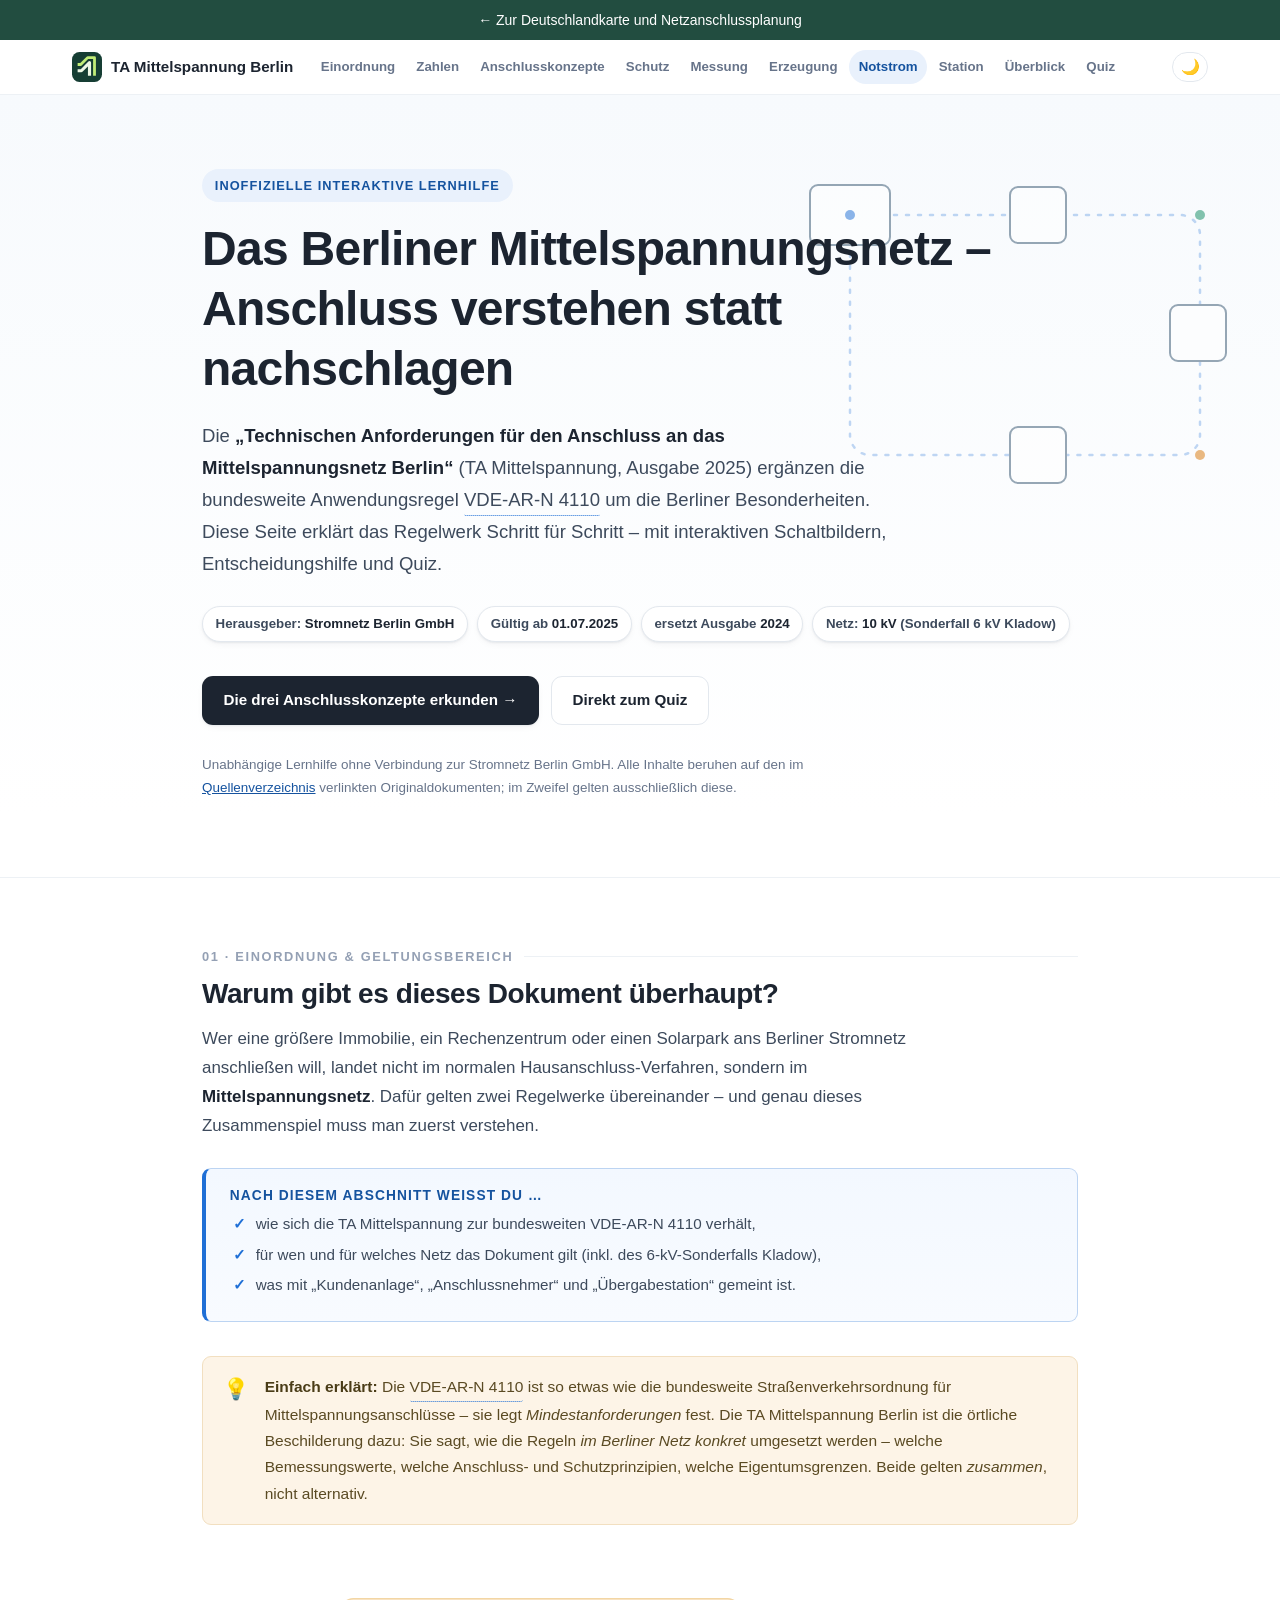
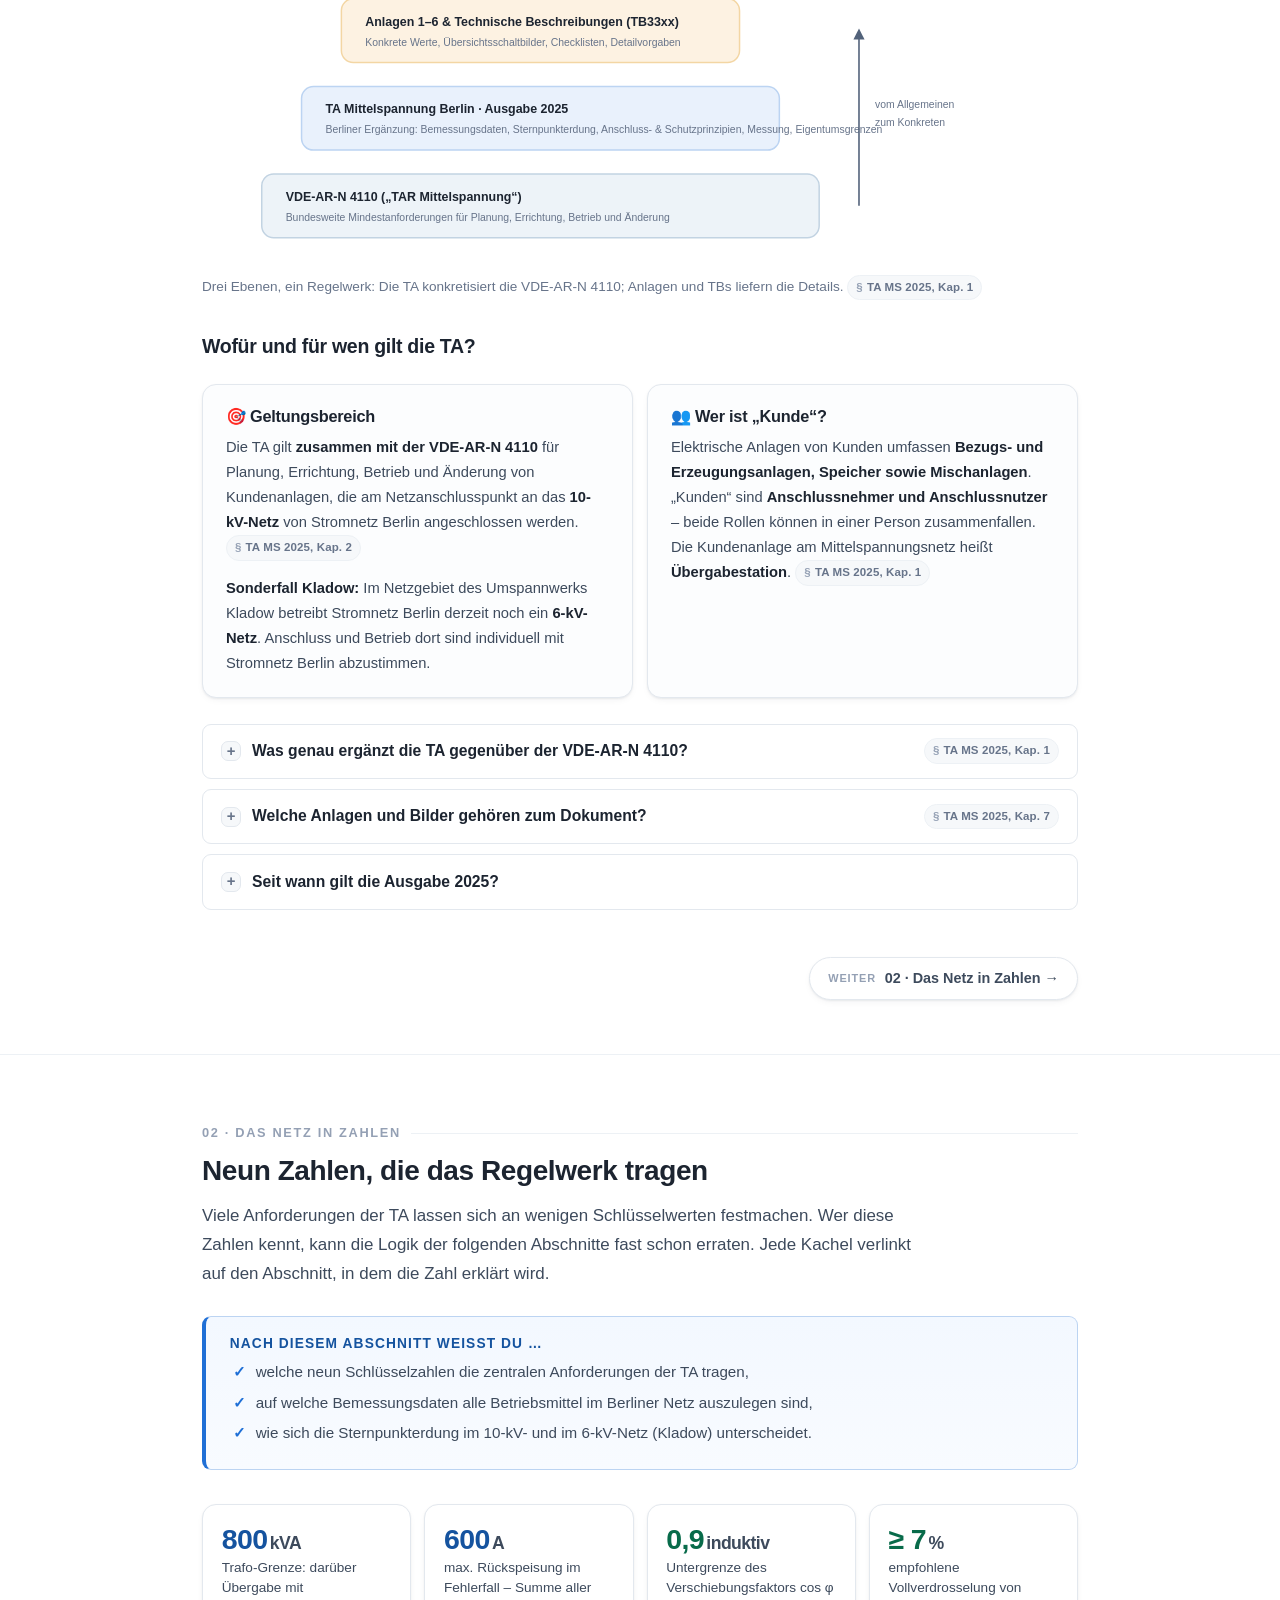
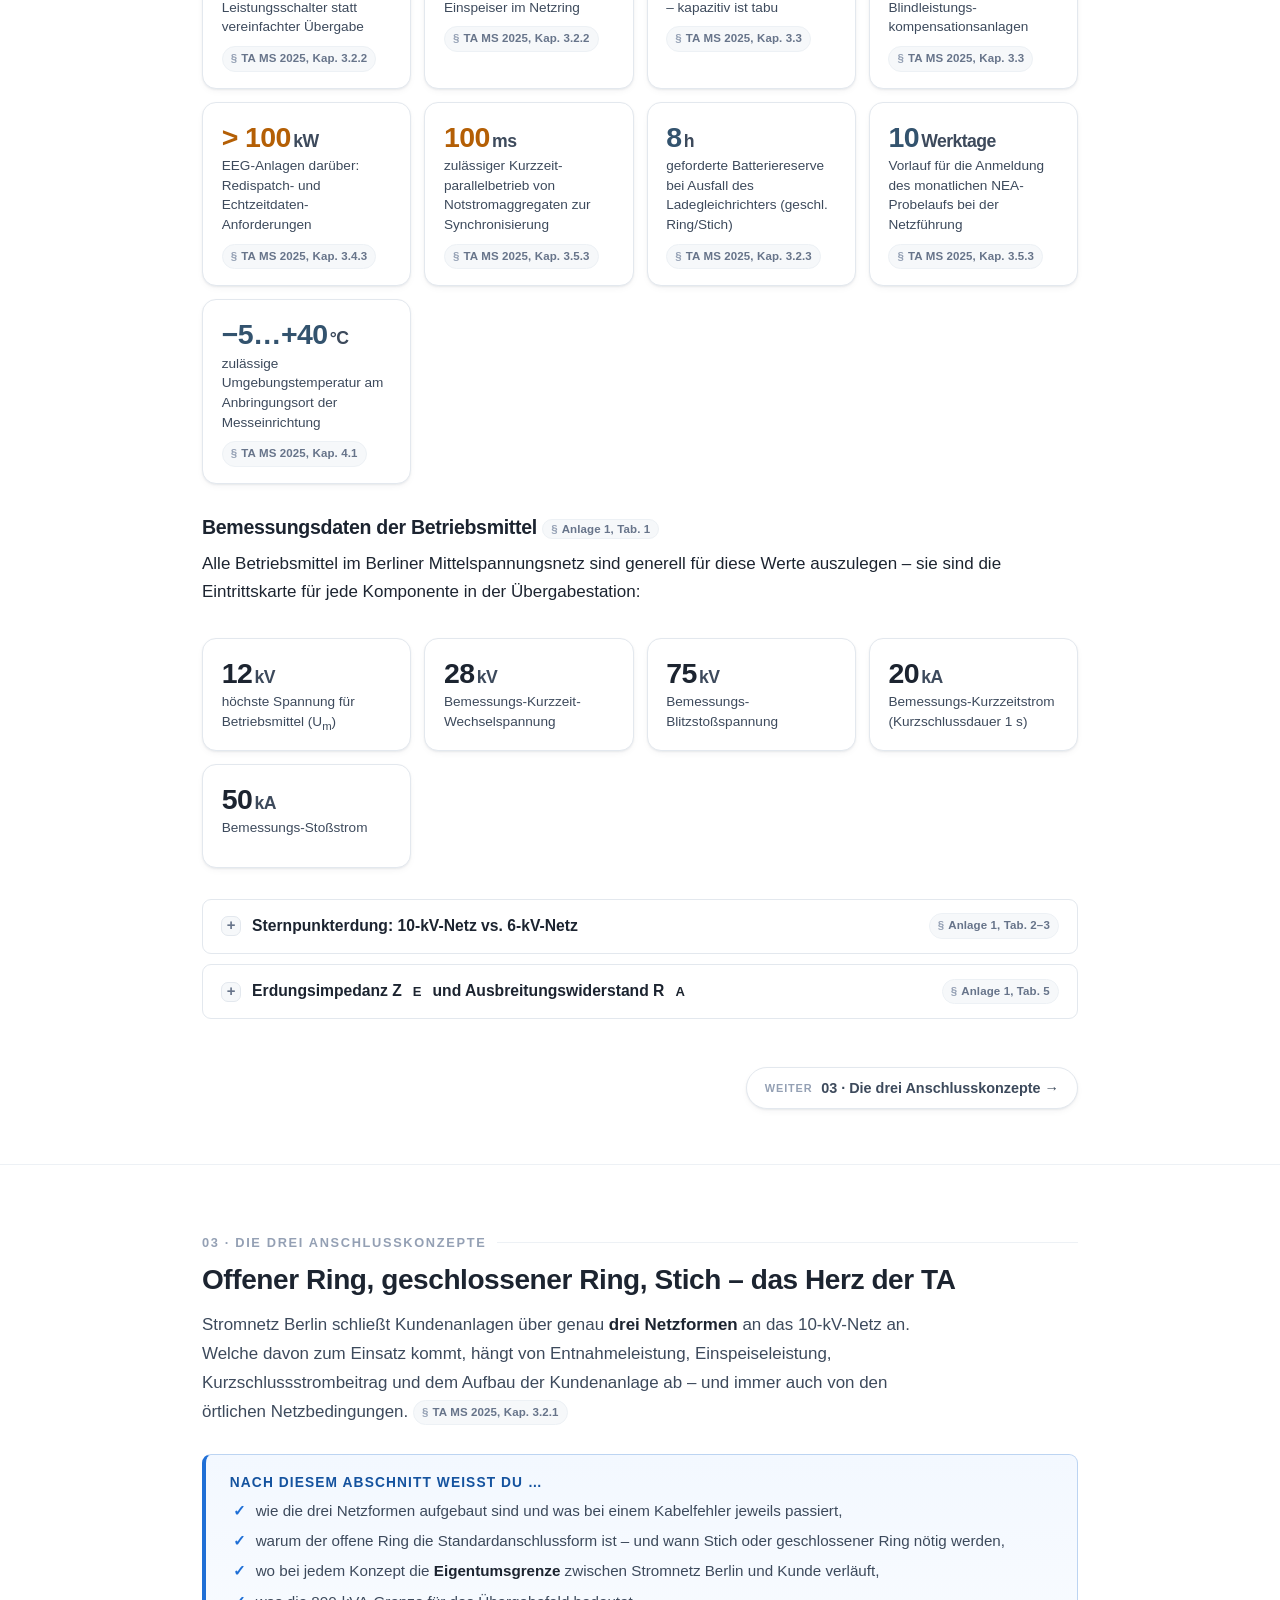
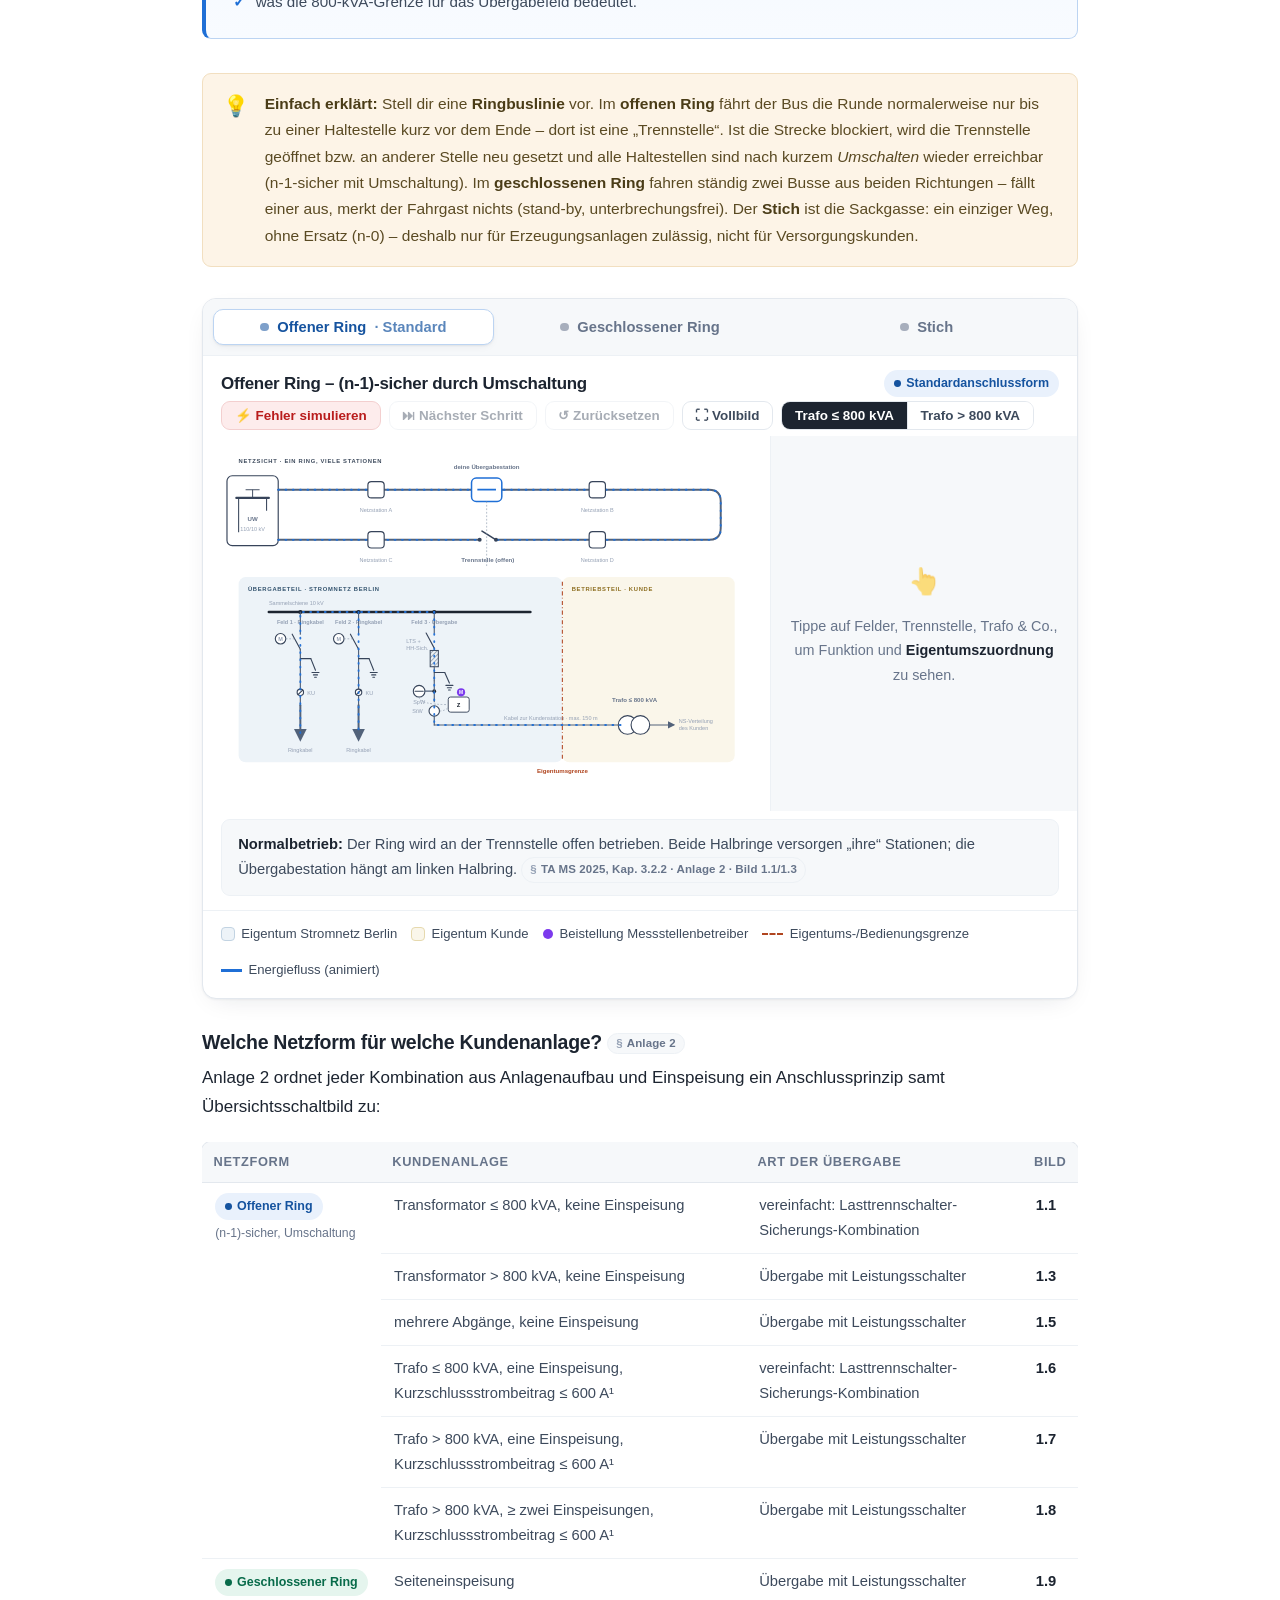
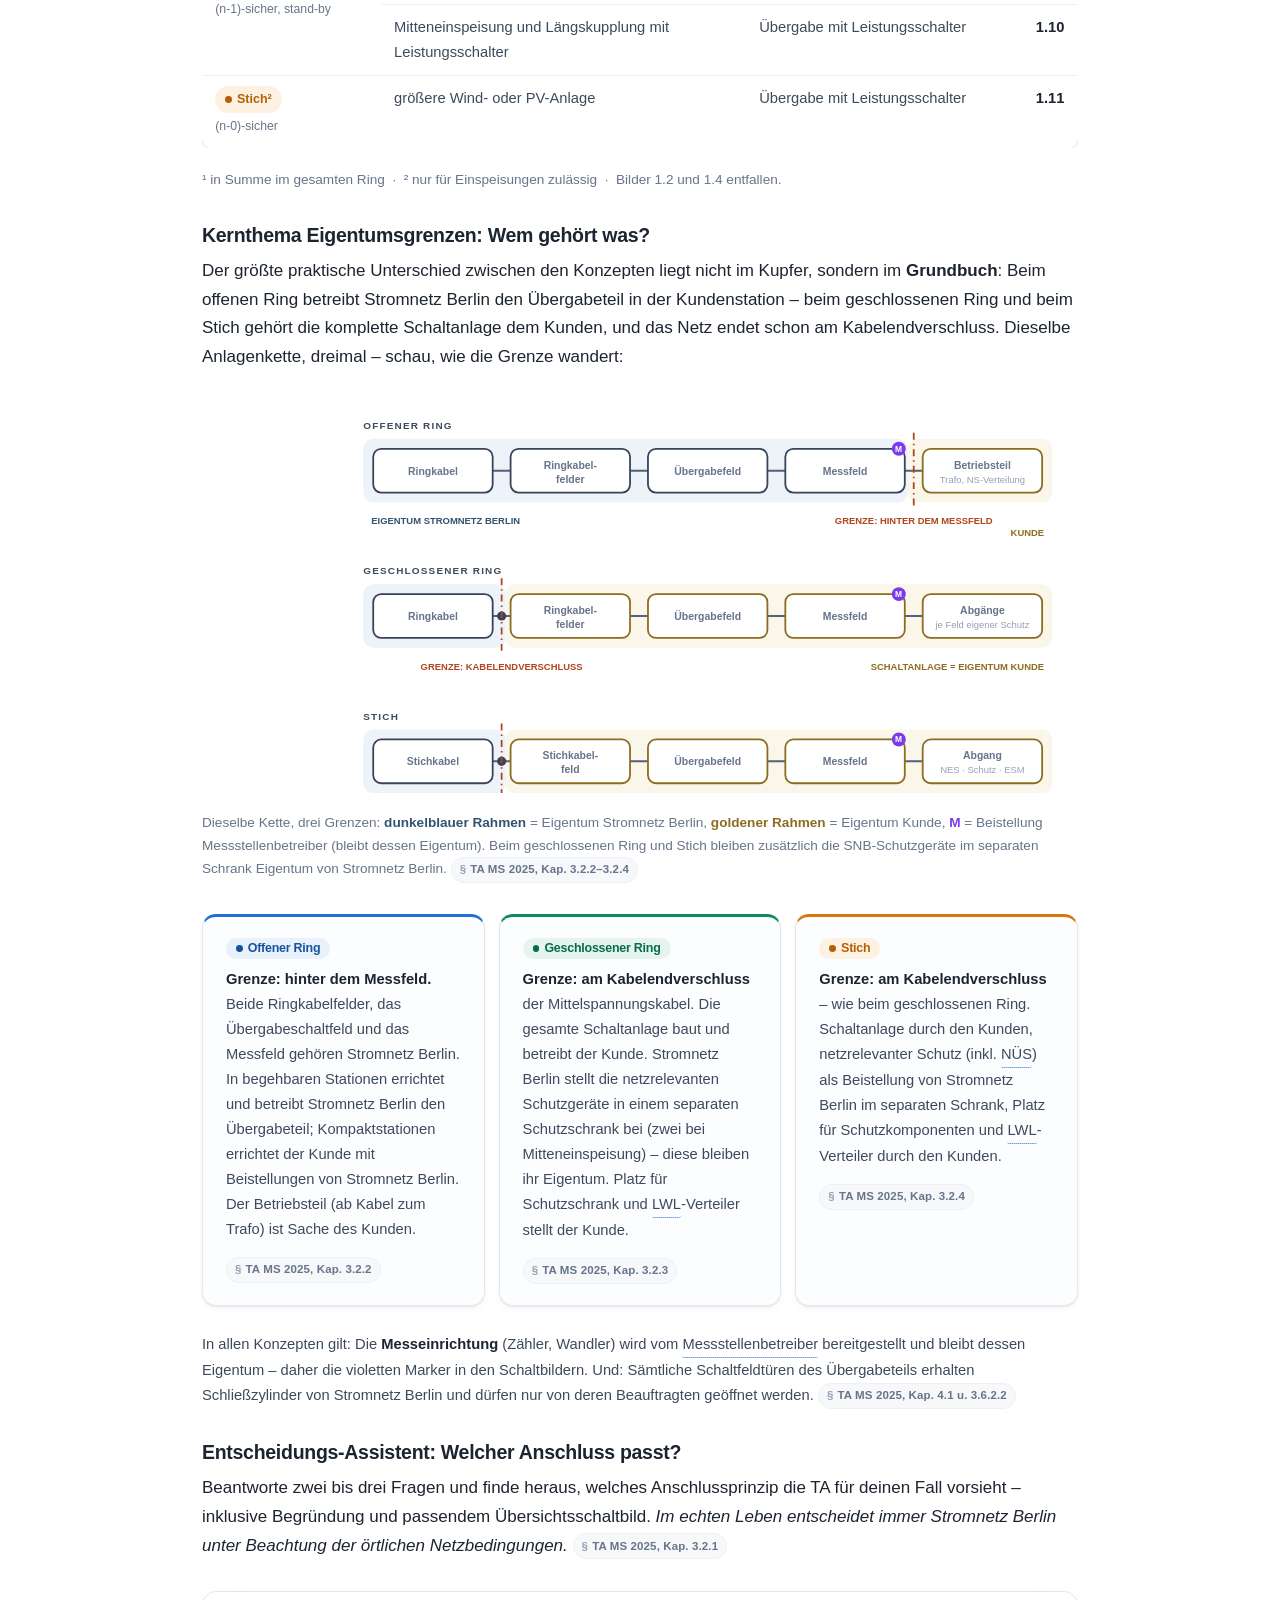
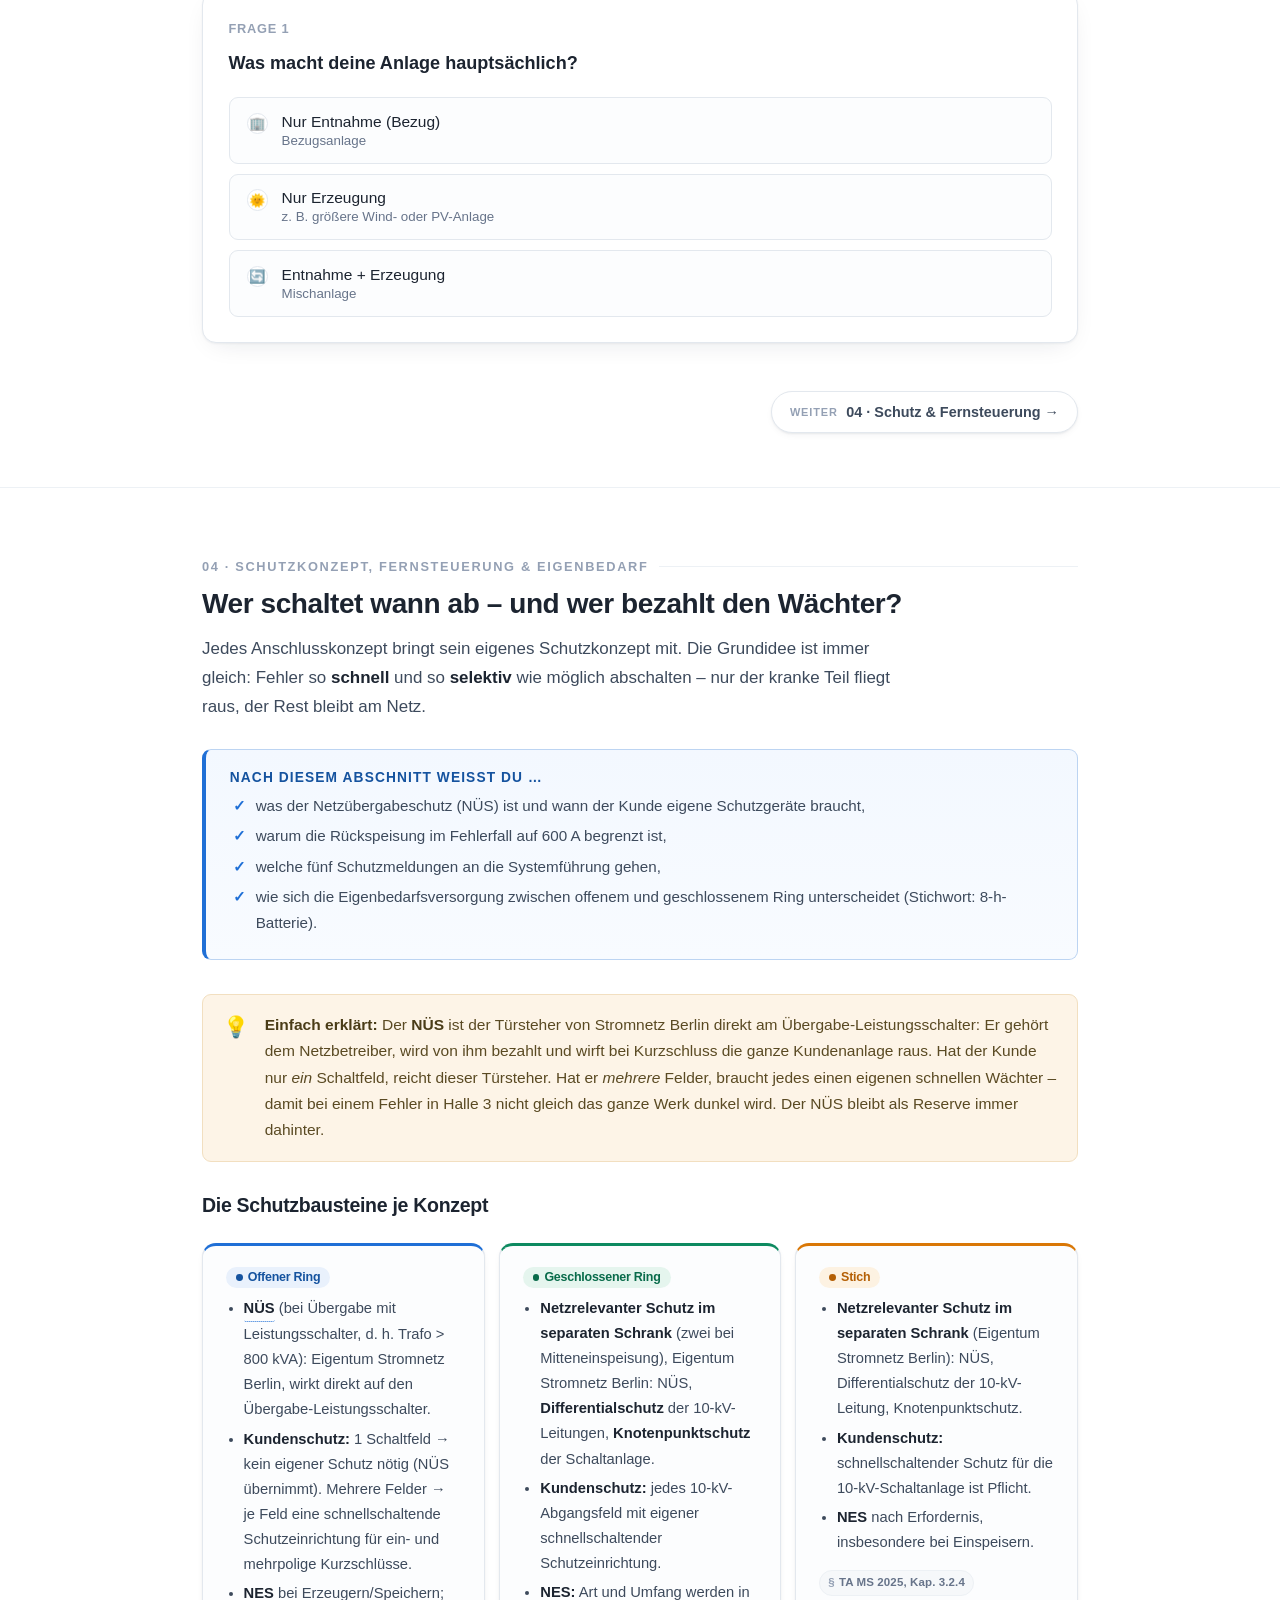
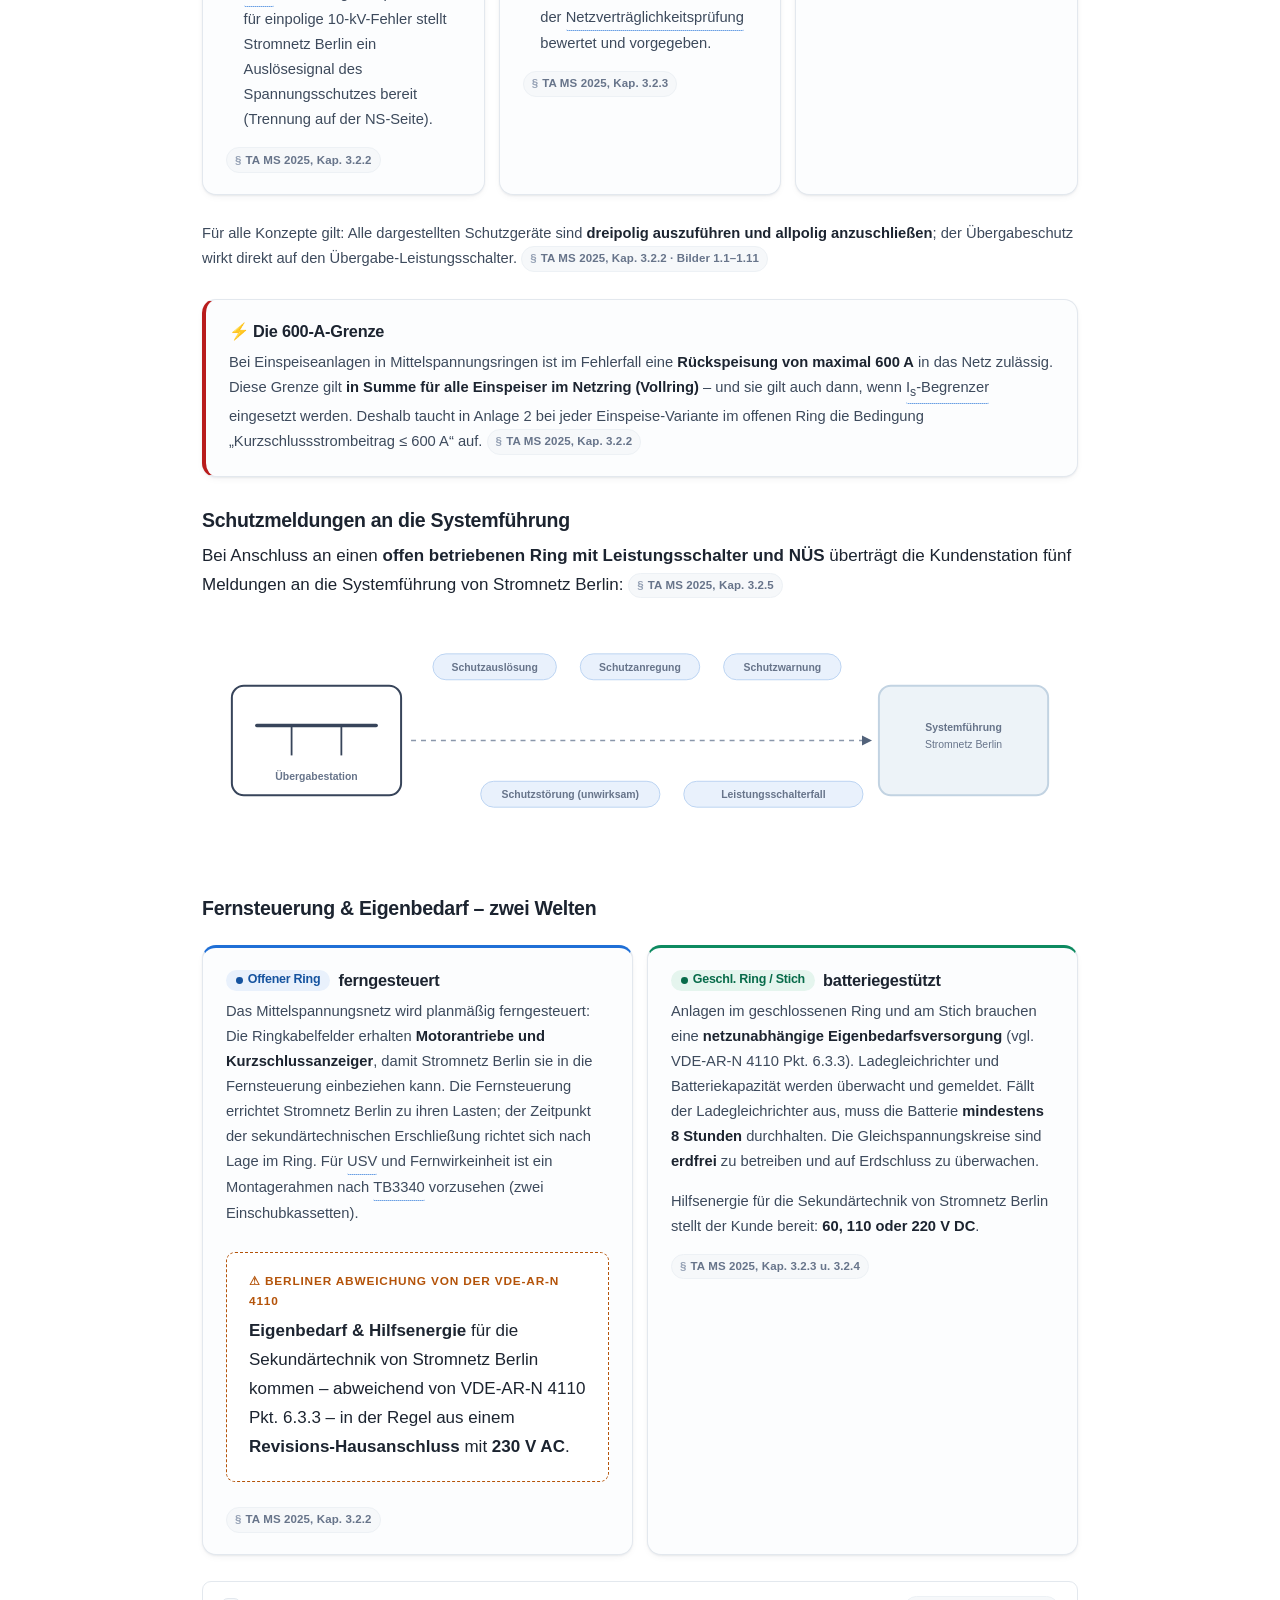
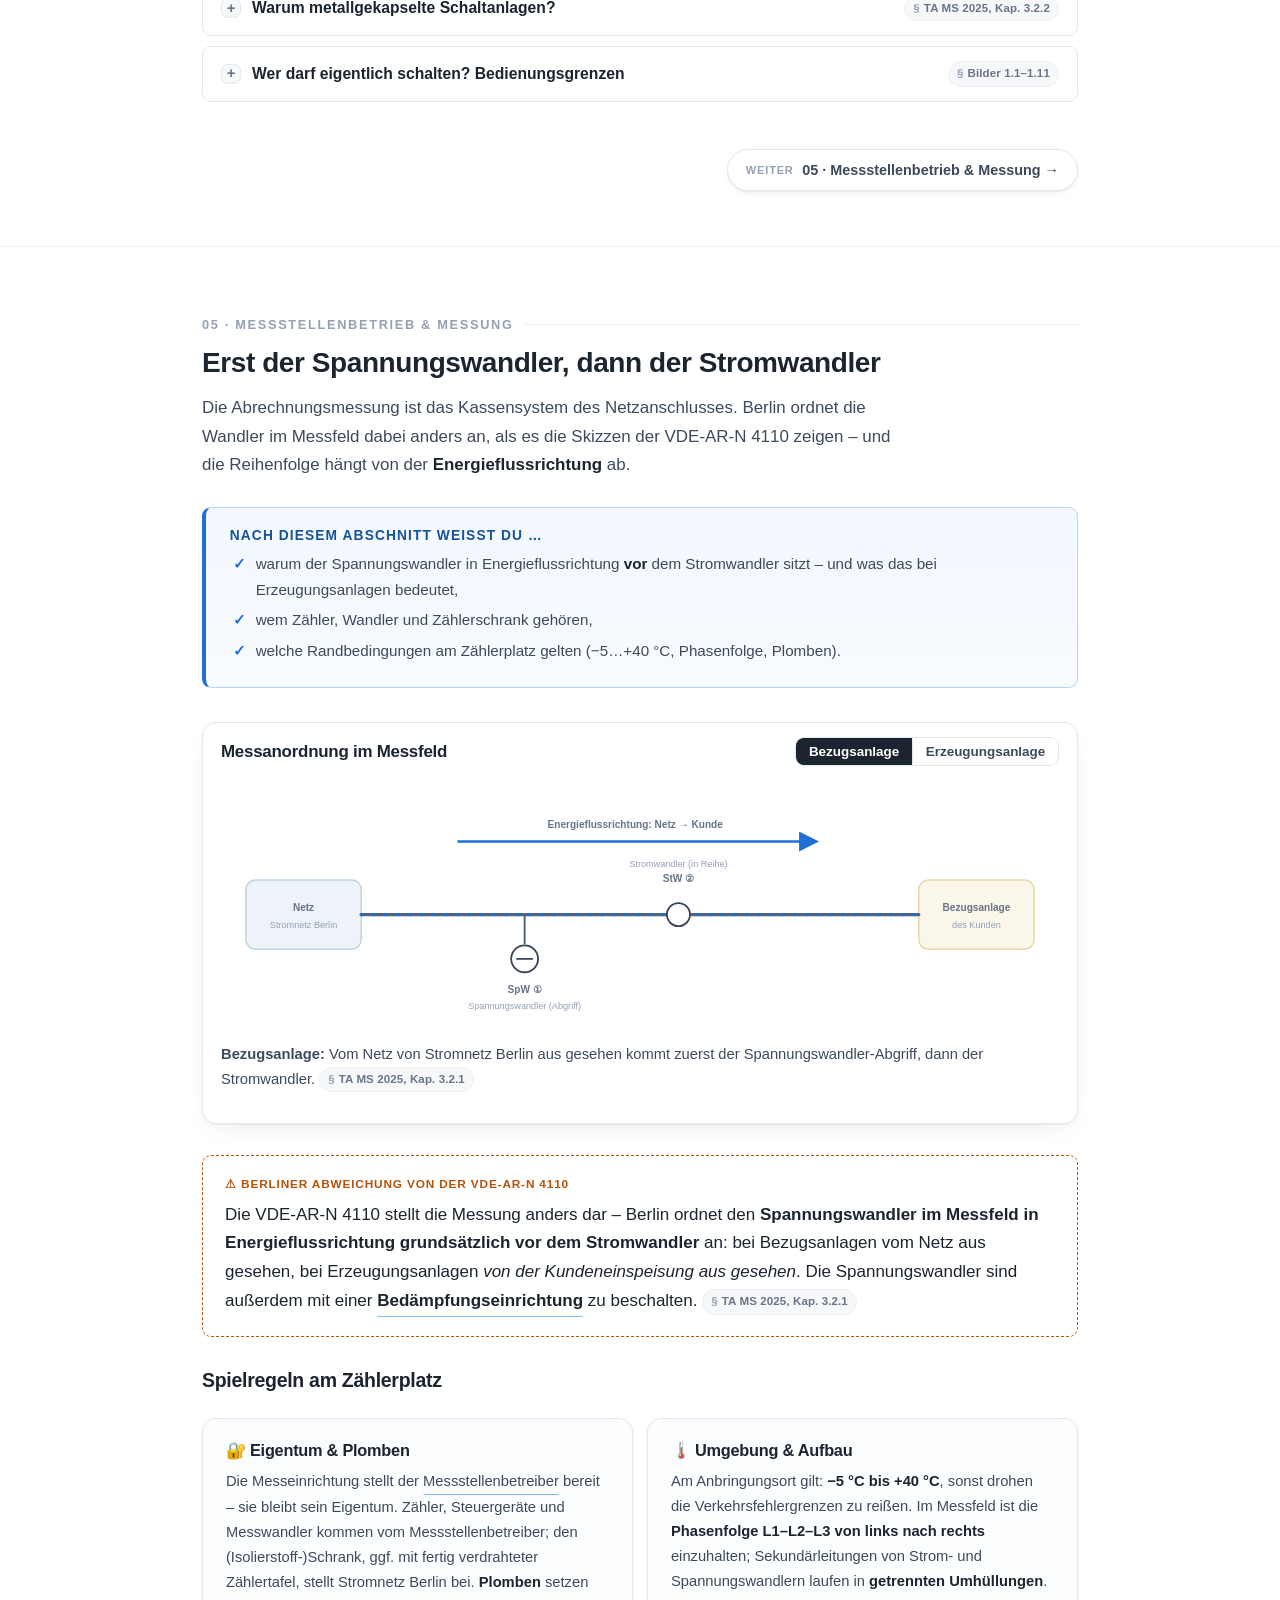
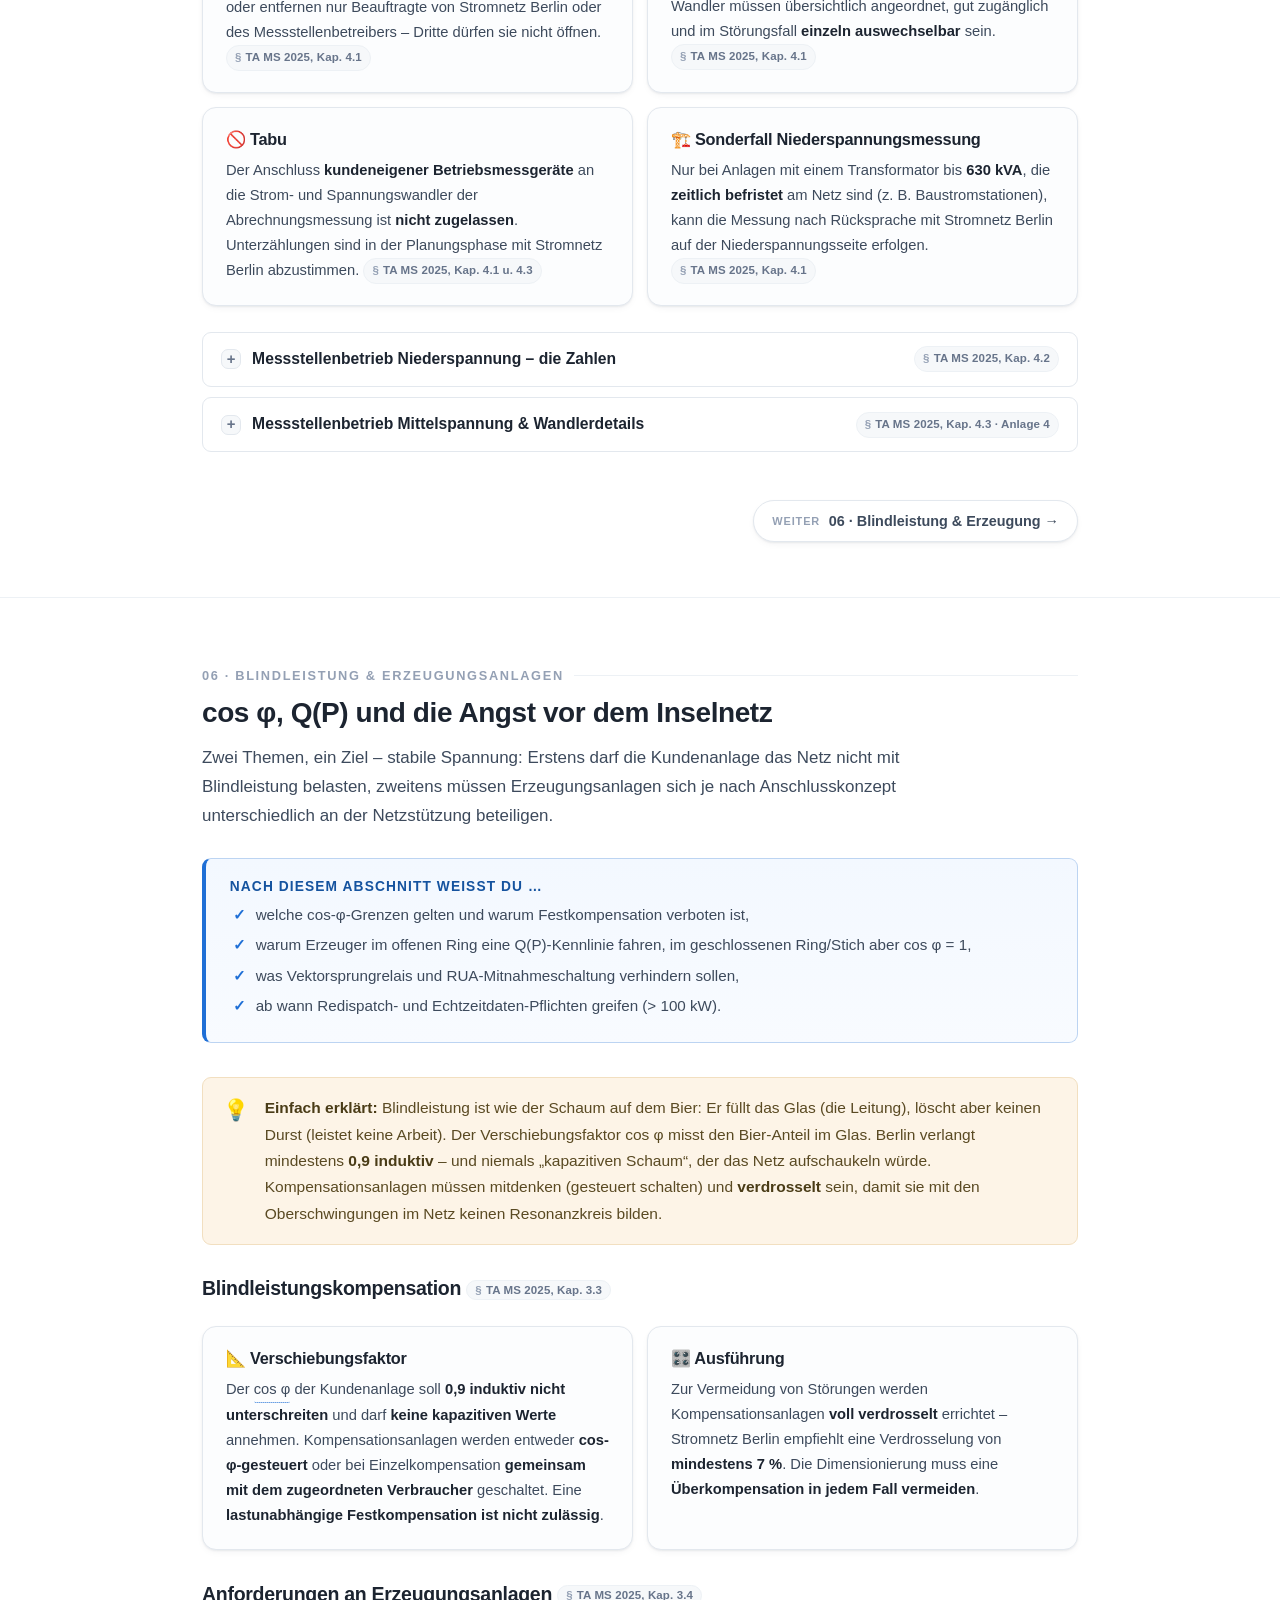
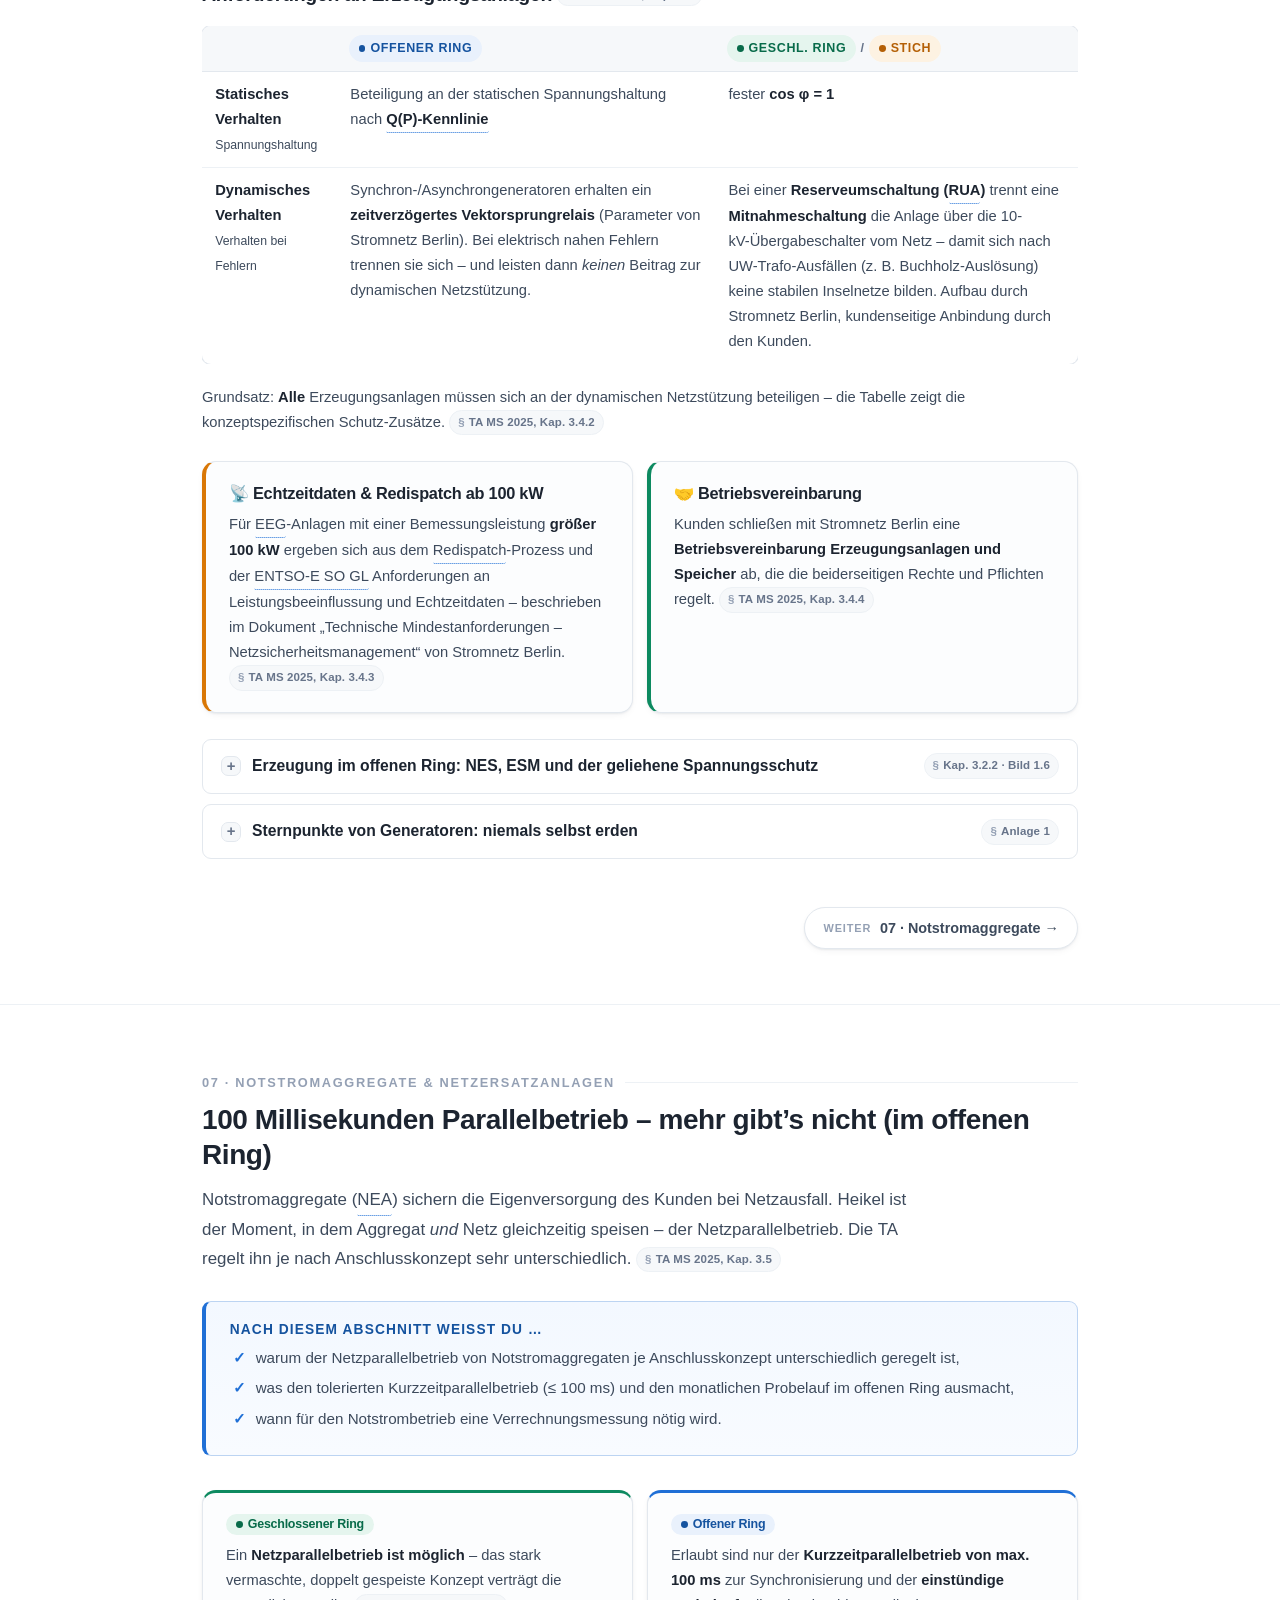
==== commit bf85384c: "Give Anschluss1 a grid-inspired identity across planner and knowledge pages" ====
--- a/wissen.html
+++ b/wissen.html
@@ -23,7 +23,7 @@
 <meta name="twitter:title" content="TA Mittelspannung Berlin 2025 – interaktiv verstehen">
 <meta name="twitter:description" content="Anschlusskonzepte mit Fehlersimulation, Eigentumsgrenzen, Entscheidungs-Assistent, Checkliste und Quiz – interaktive Lernhilfe zur TA Mittelspannung Berlin 2025.">
 <meta name="twitter:image" content="https://www.anschluss1.de/og-image.png">
-<link rel="icon" href="data:image/svg+xml,%3Csvg xmlns='http://www.w3.org/2000/svg' viewBox='0 0 32 32'%3E%3Ccircle cx='16' cy='16' r='11' fill='none' stroke='%231f6fd6' stroke-width='3' stroke-dasharray='44 14'/%3E%3Ccircle cx='16' cy='16' r='4' fill='%23d97706'/%3E%3C/svg%3E">
+<link rel="icon" type="image/svg+xml" href="/netzzeichen.svg">
 <script data-theme-init>(function(){try{var t=localStorage.getItem("tams-theme");if(t==="dark"||t==="light")document.documentElement.dataset.theme=t}catch(e){}})()</script>
 <script type="application/ld+json">
 {
@@ -626,7 +626,7 @@
 
 <nav class="topnav" aria-label="Seitennavigation">
   <div class="bar">
-    <a class="brand" href="#top"><span class="dot" aria-hidden="true"></span>TA&nbsp;Mittelspannung&nbsp;Berlin</a>
+    <a class="brand" href="#top"><img src="/netzzeichen.svg" alt="Anschluss1" width="30" height="30">TA&nbsp;Mittelspannung&nbsp;Berlin</a>
     <div class="navlinks" id="navlinks">
       <a href="#einordnung">Einordnung</a>
       <a href="#zahlen">Zahlen</a>
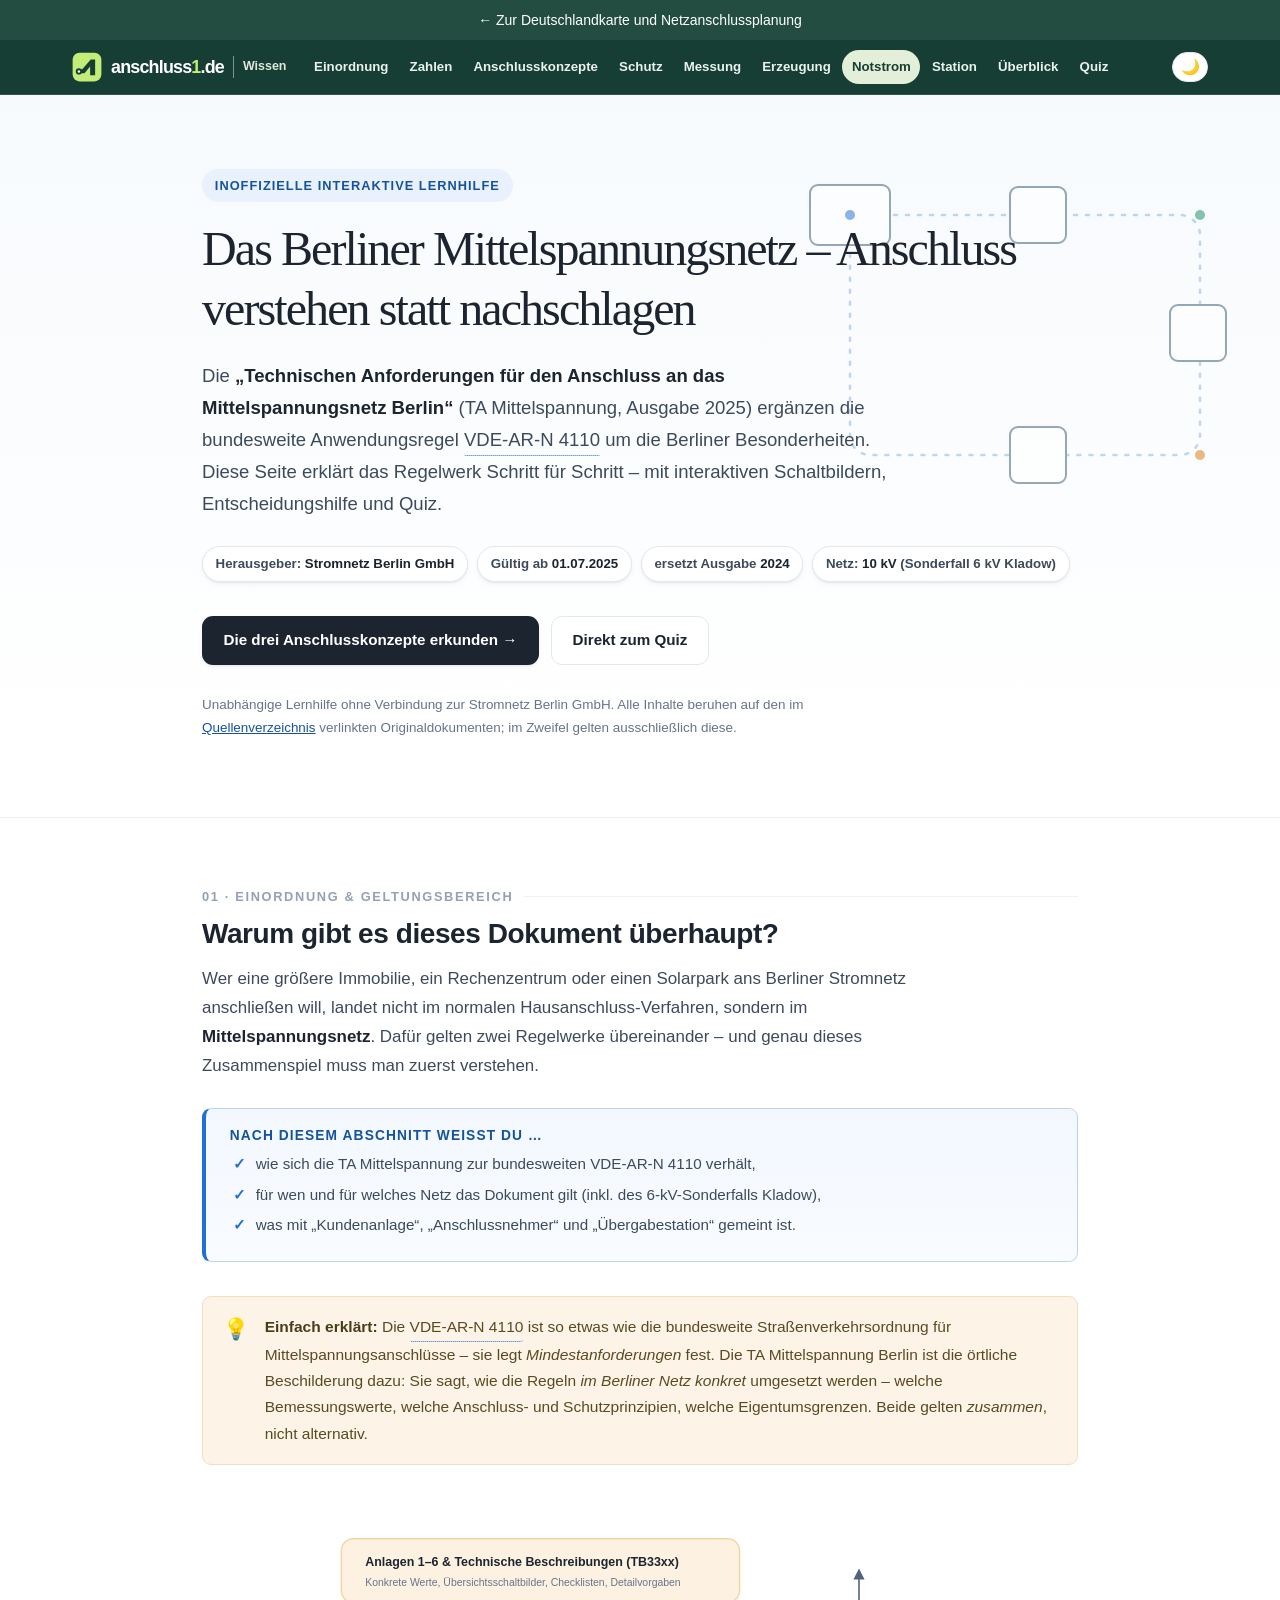
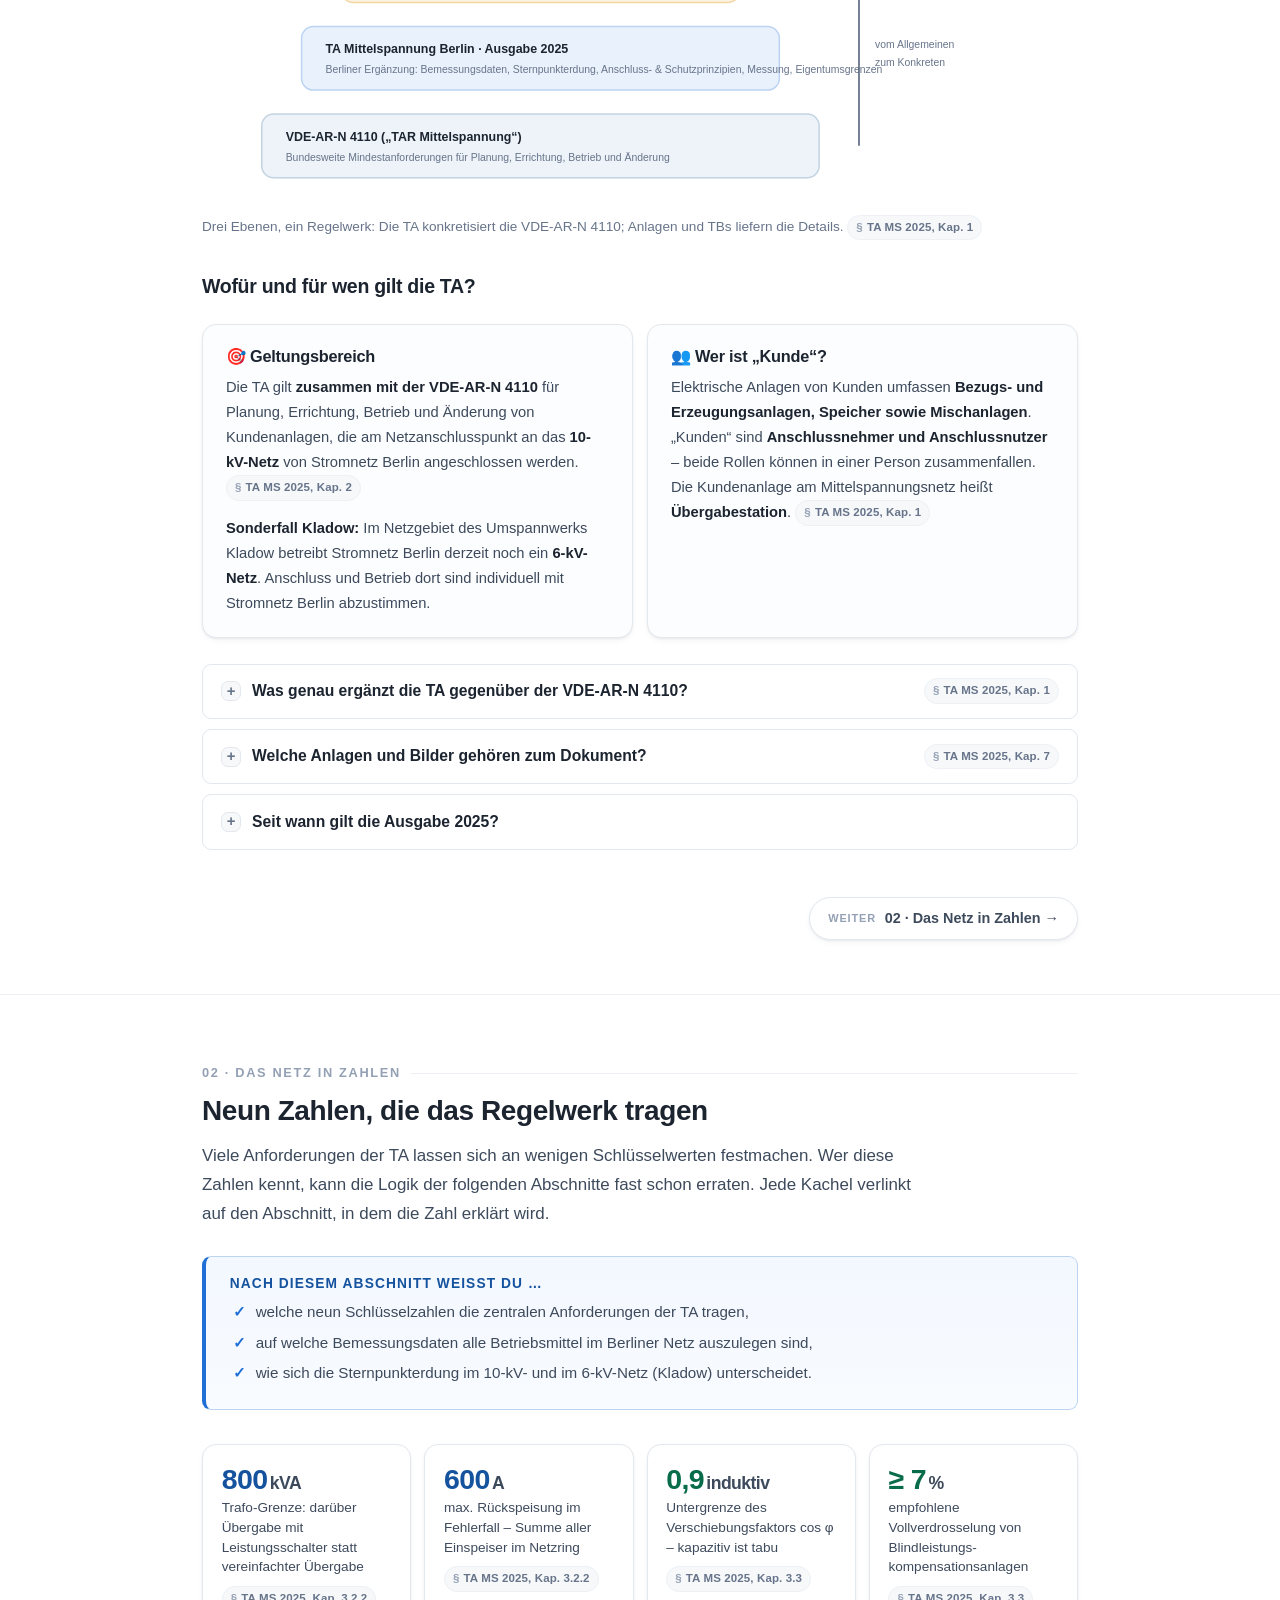
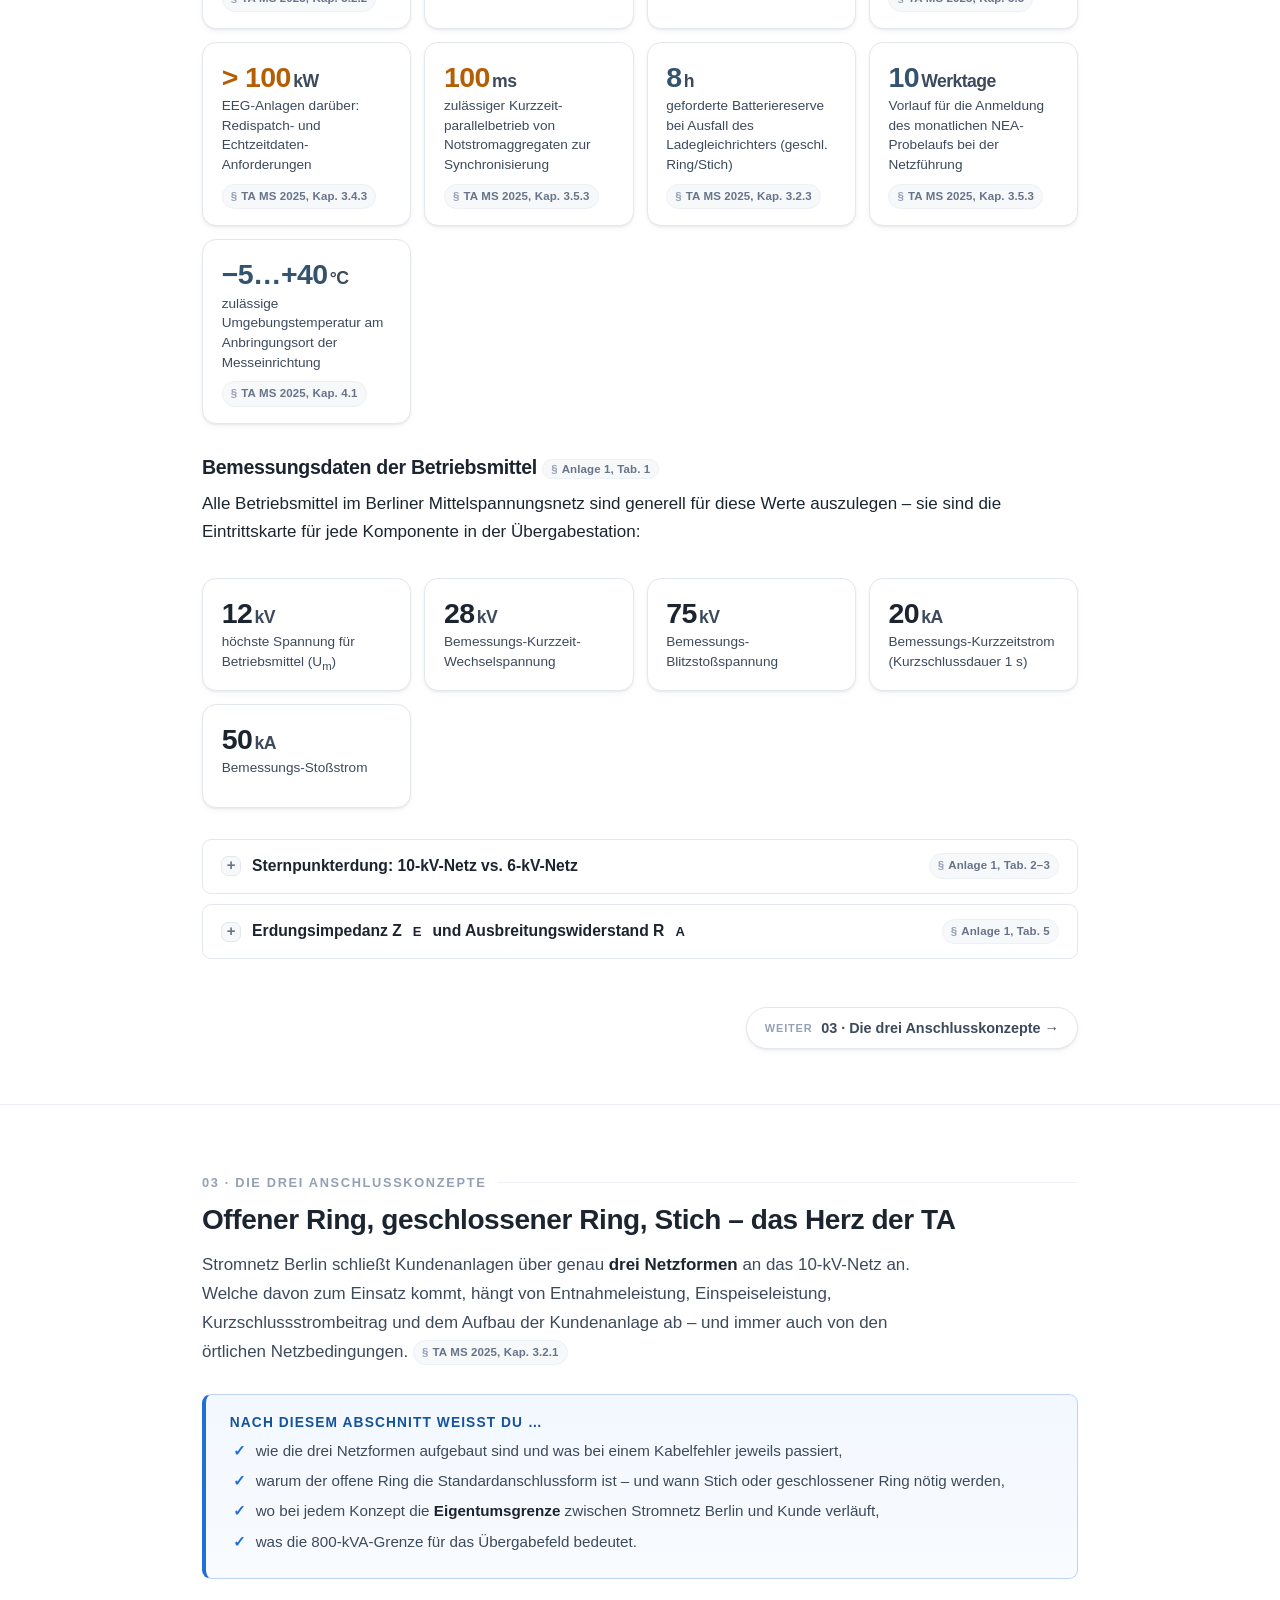
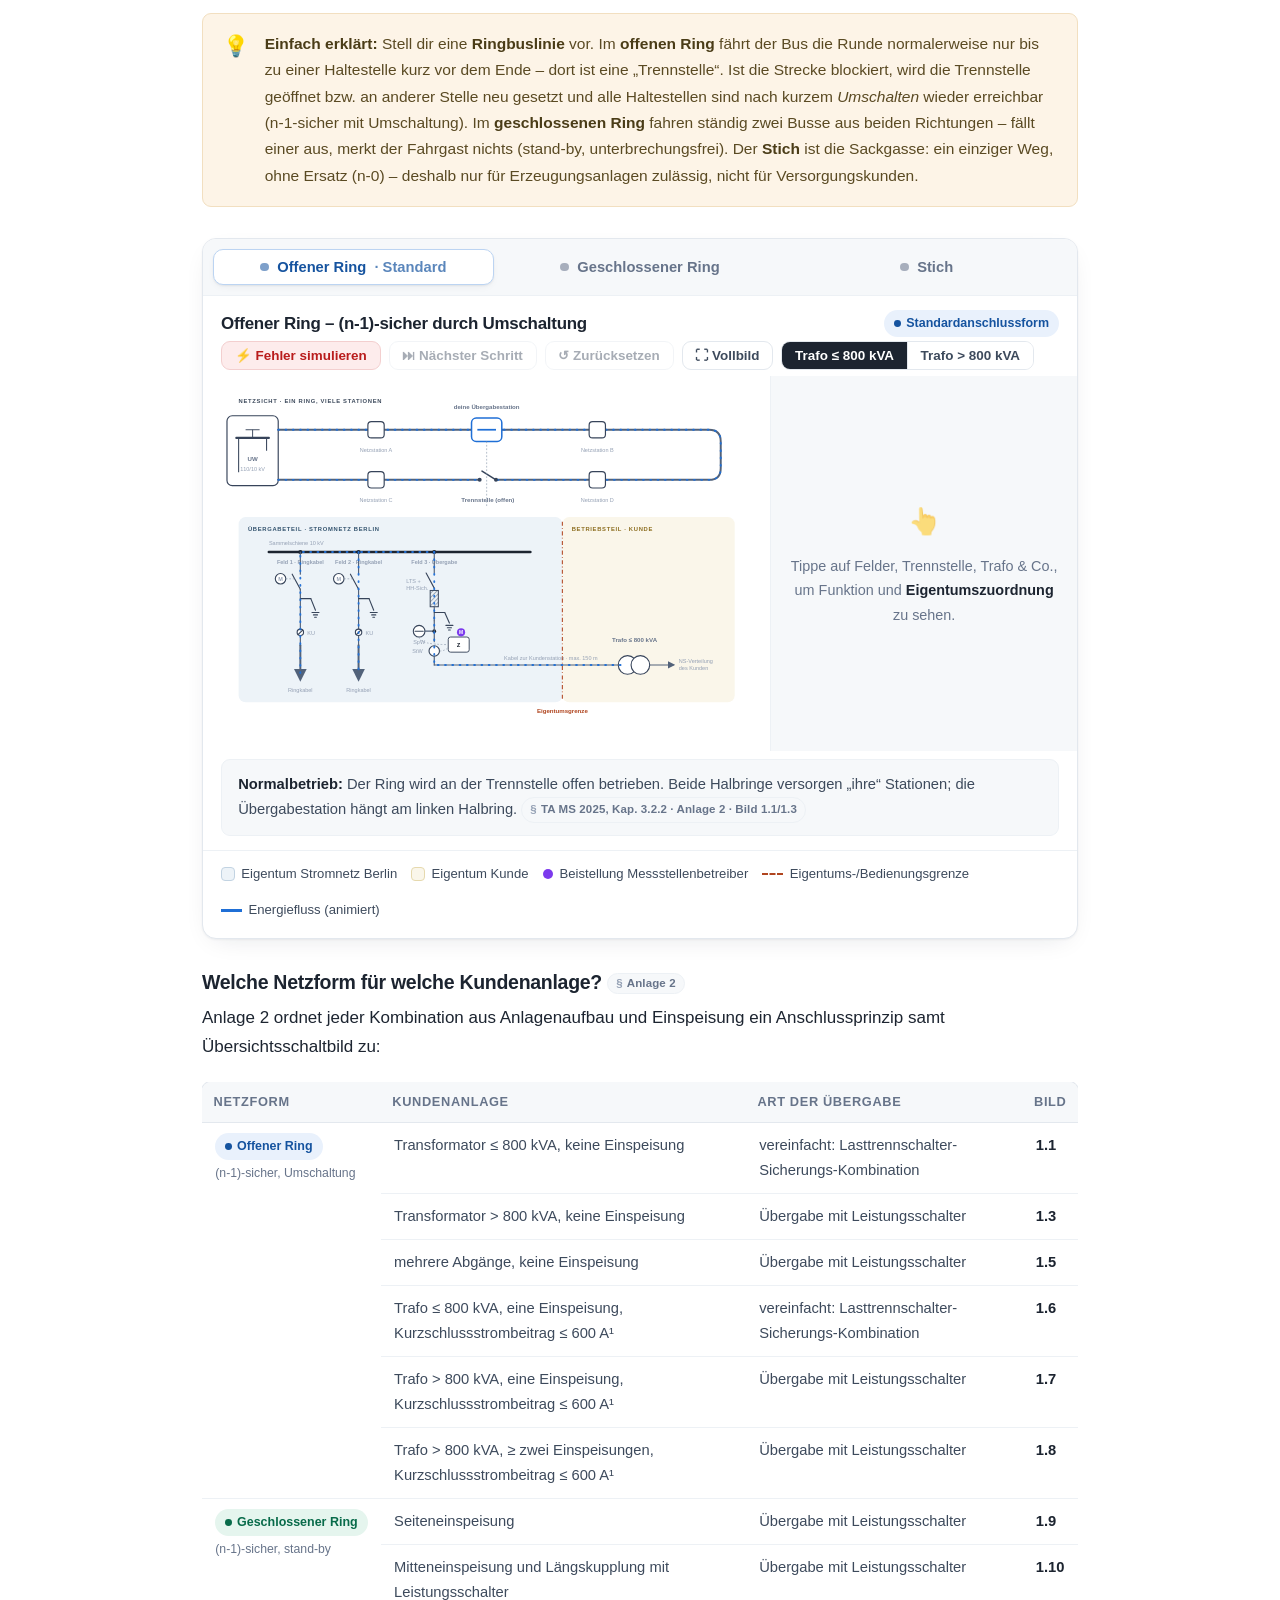
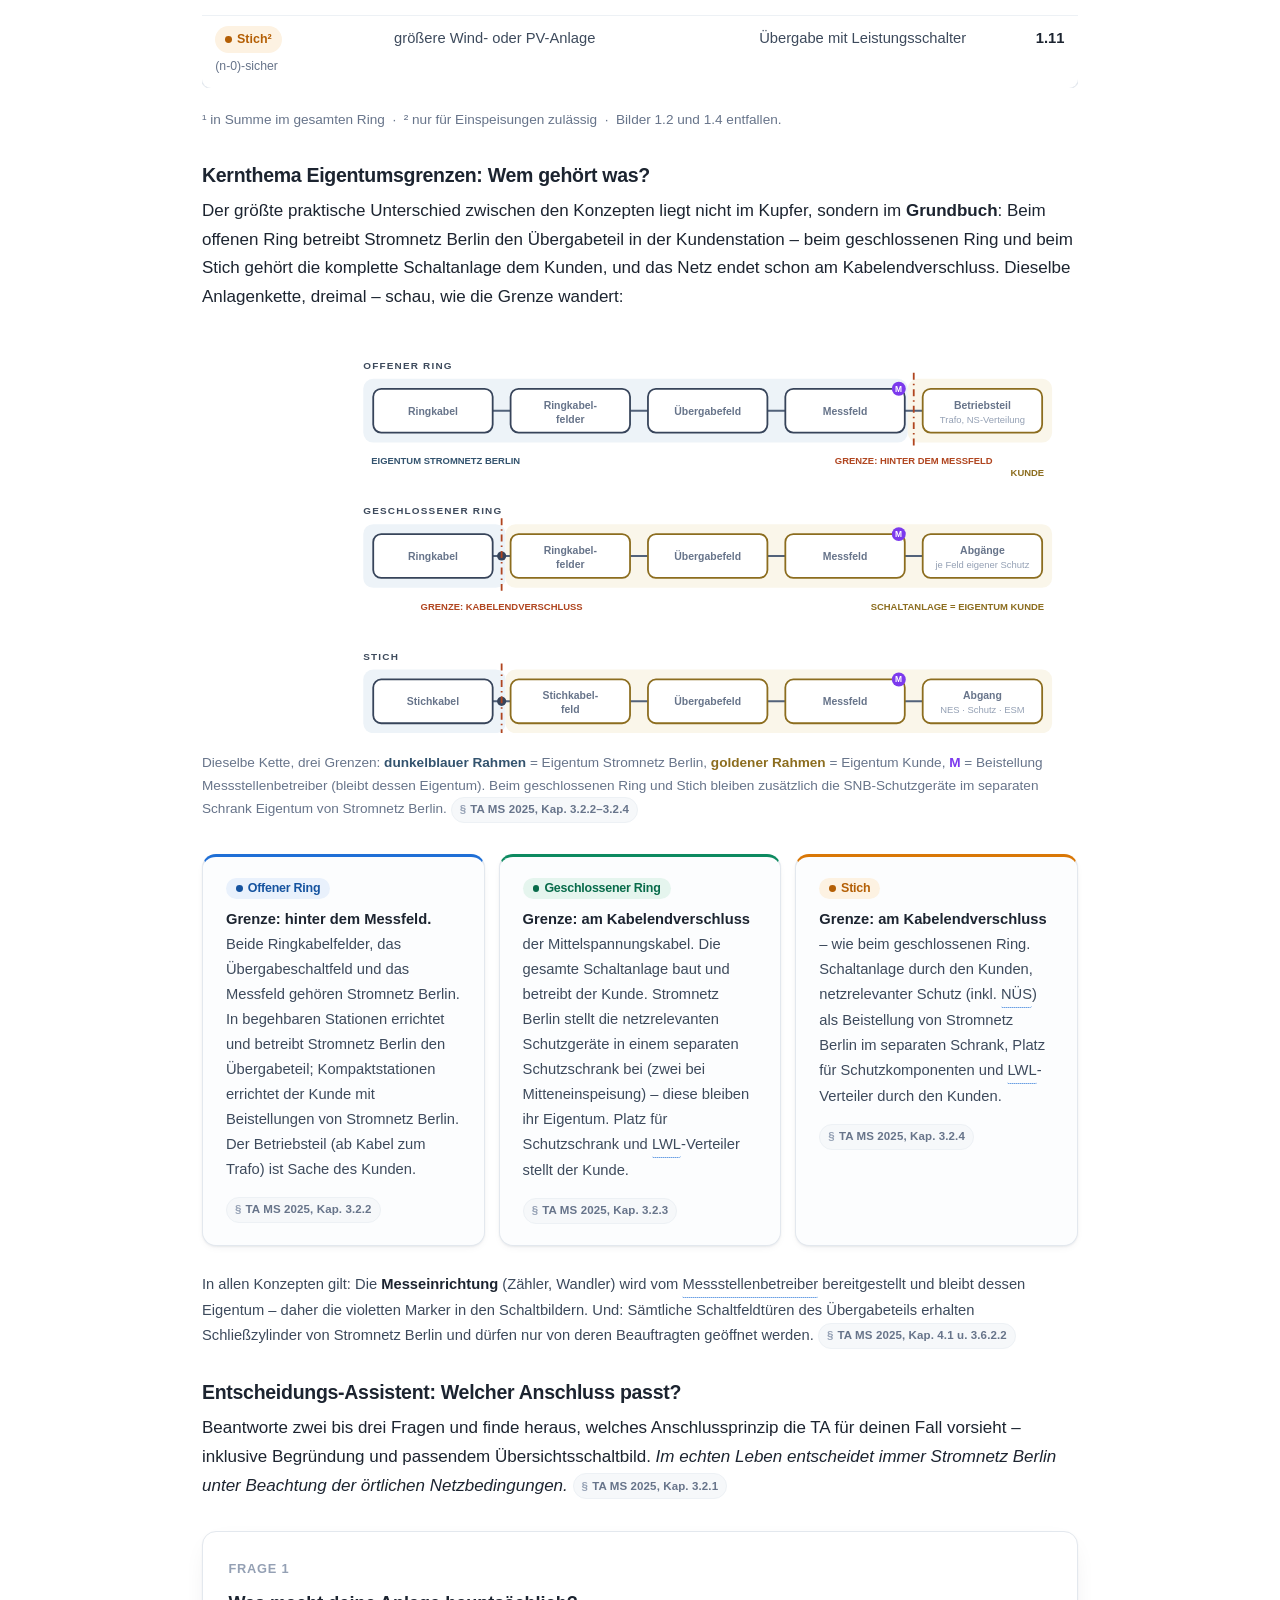
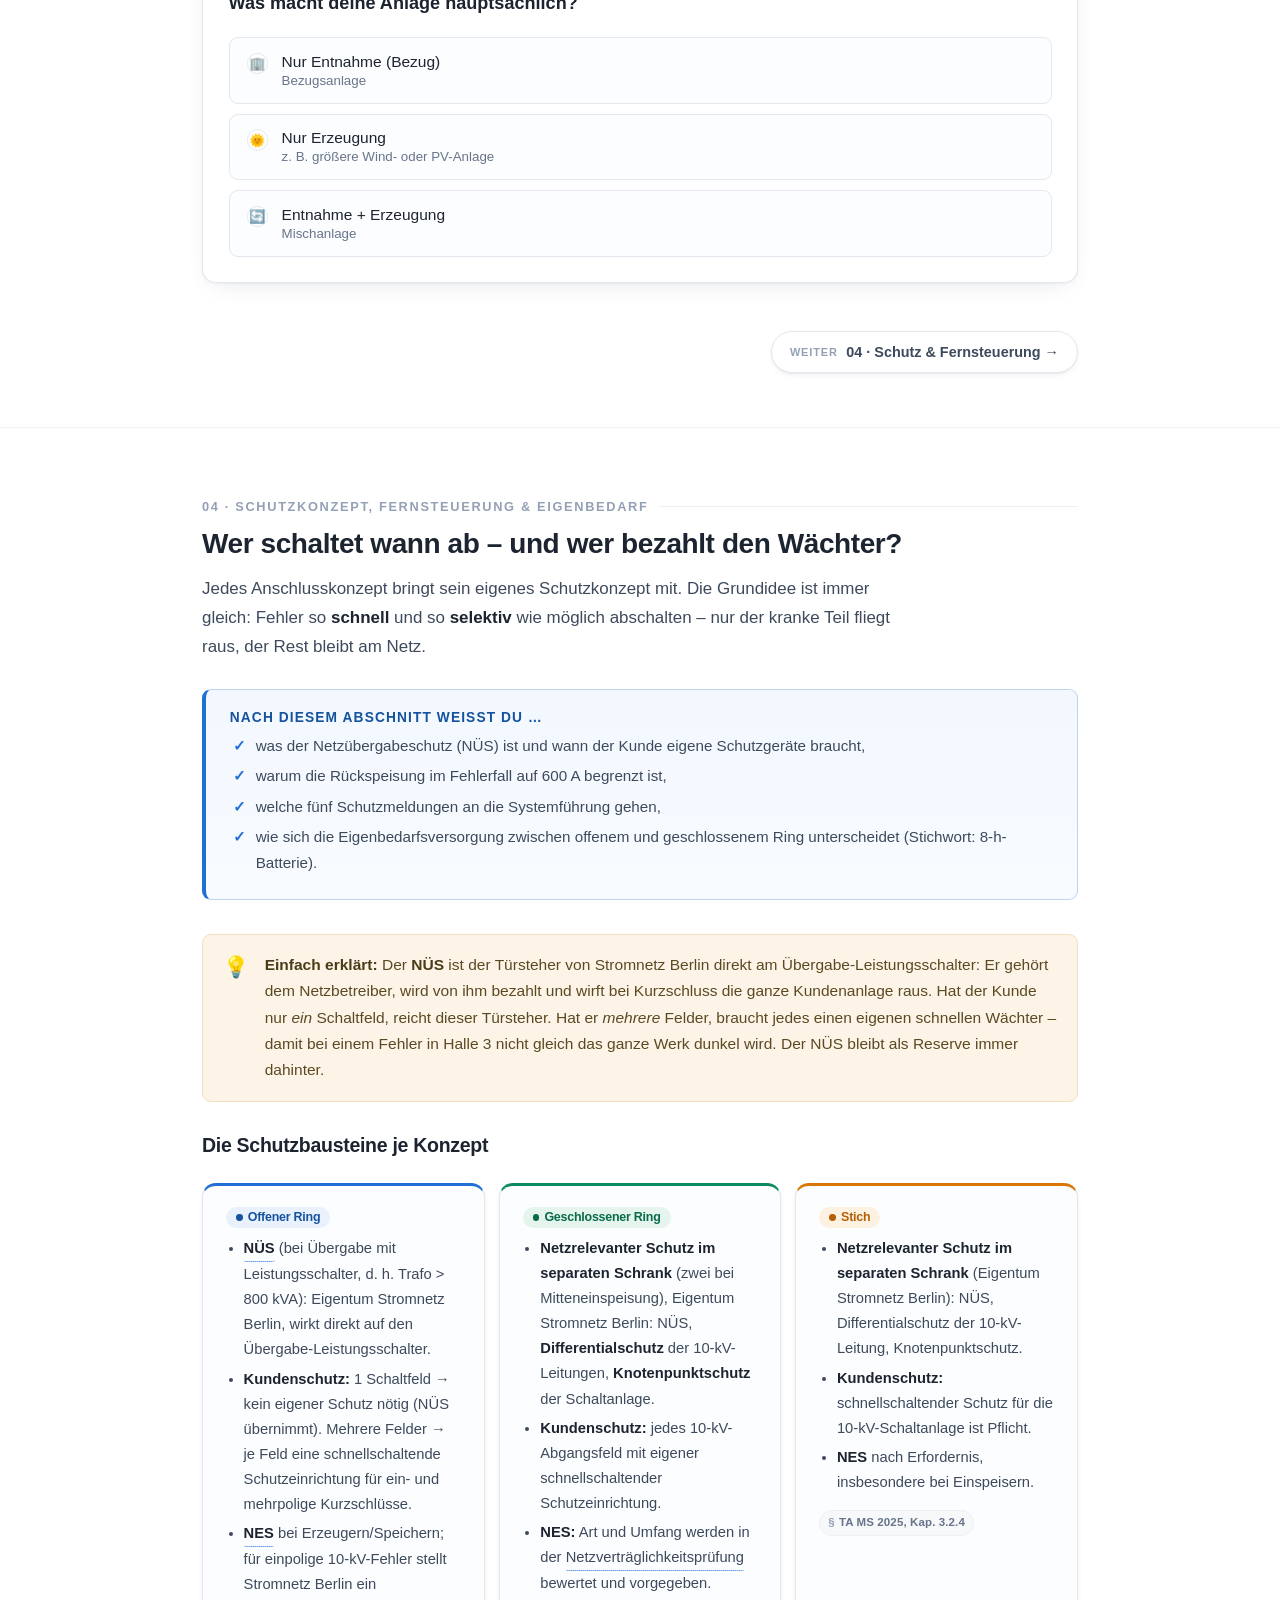
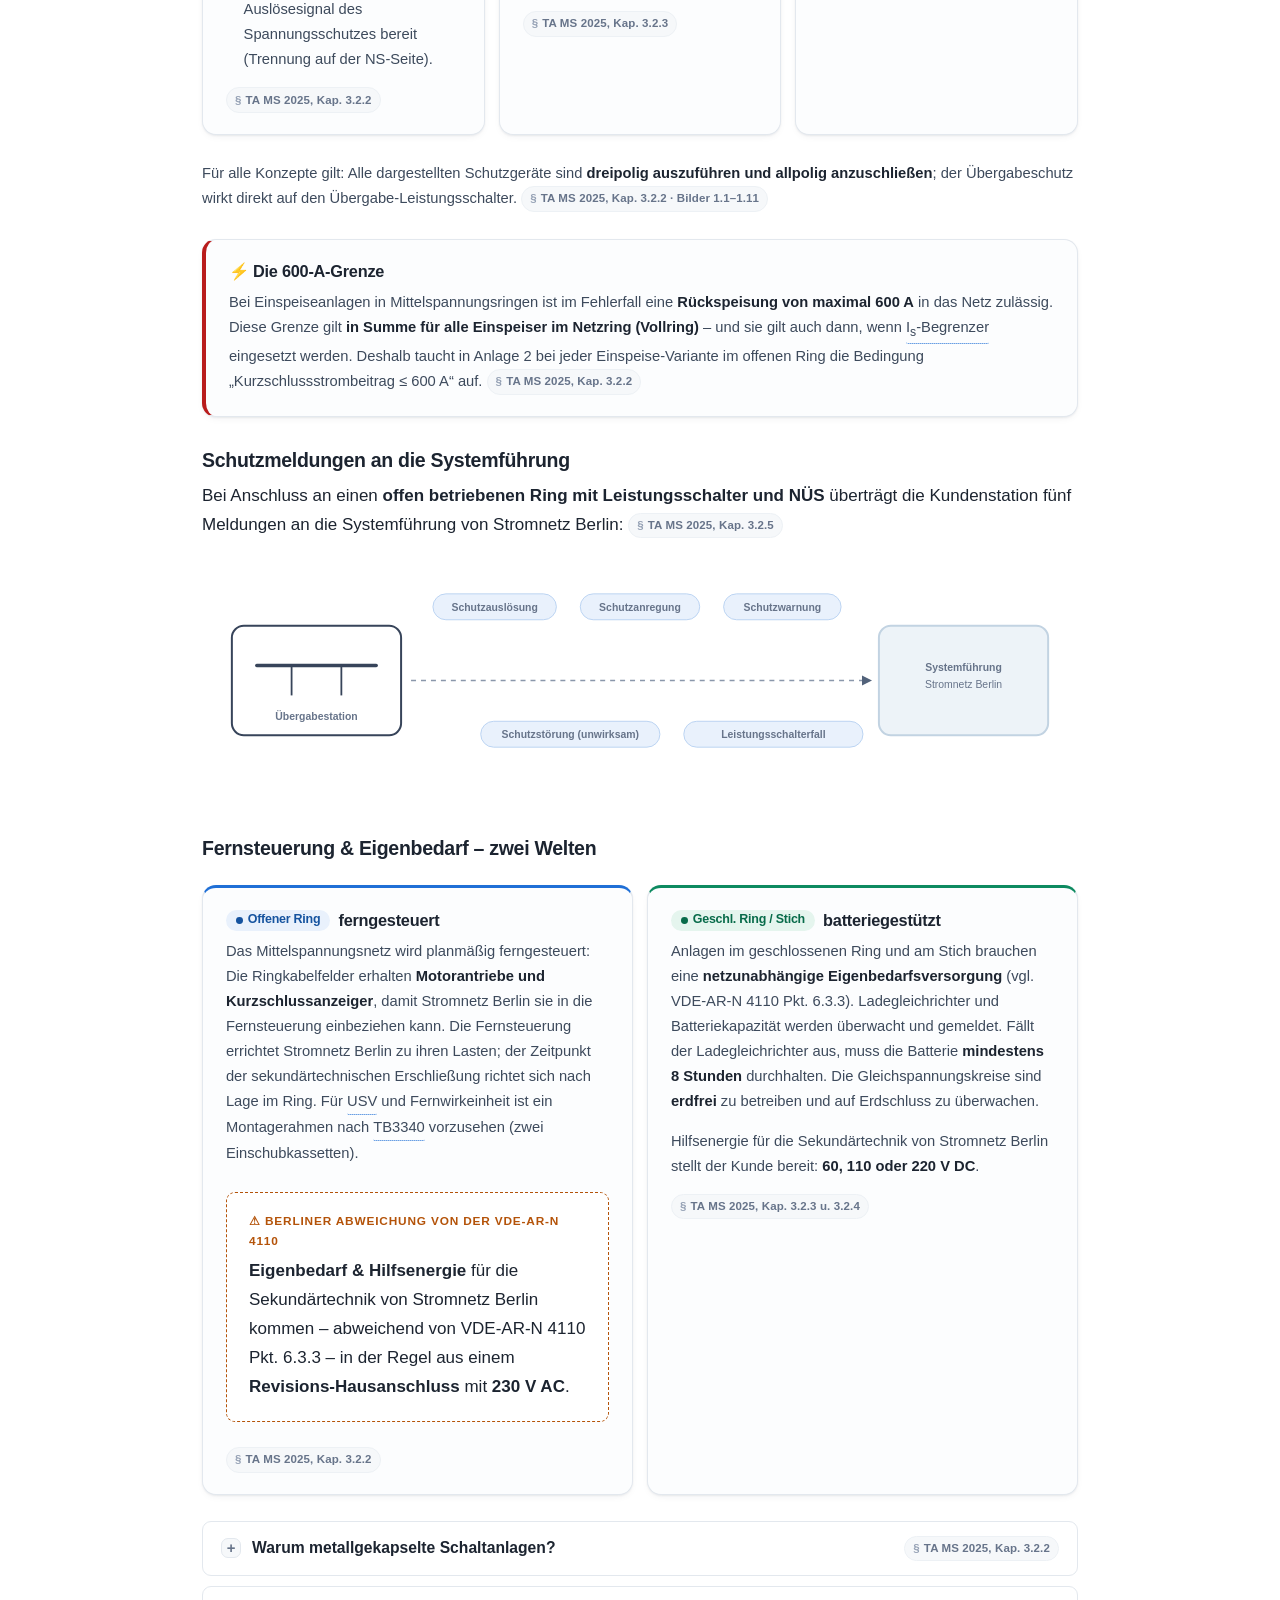
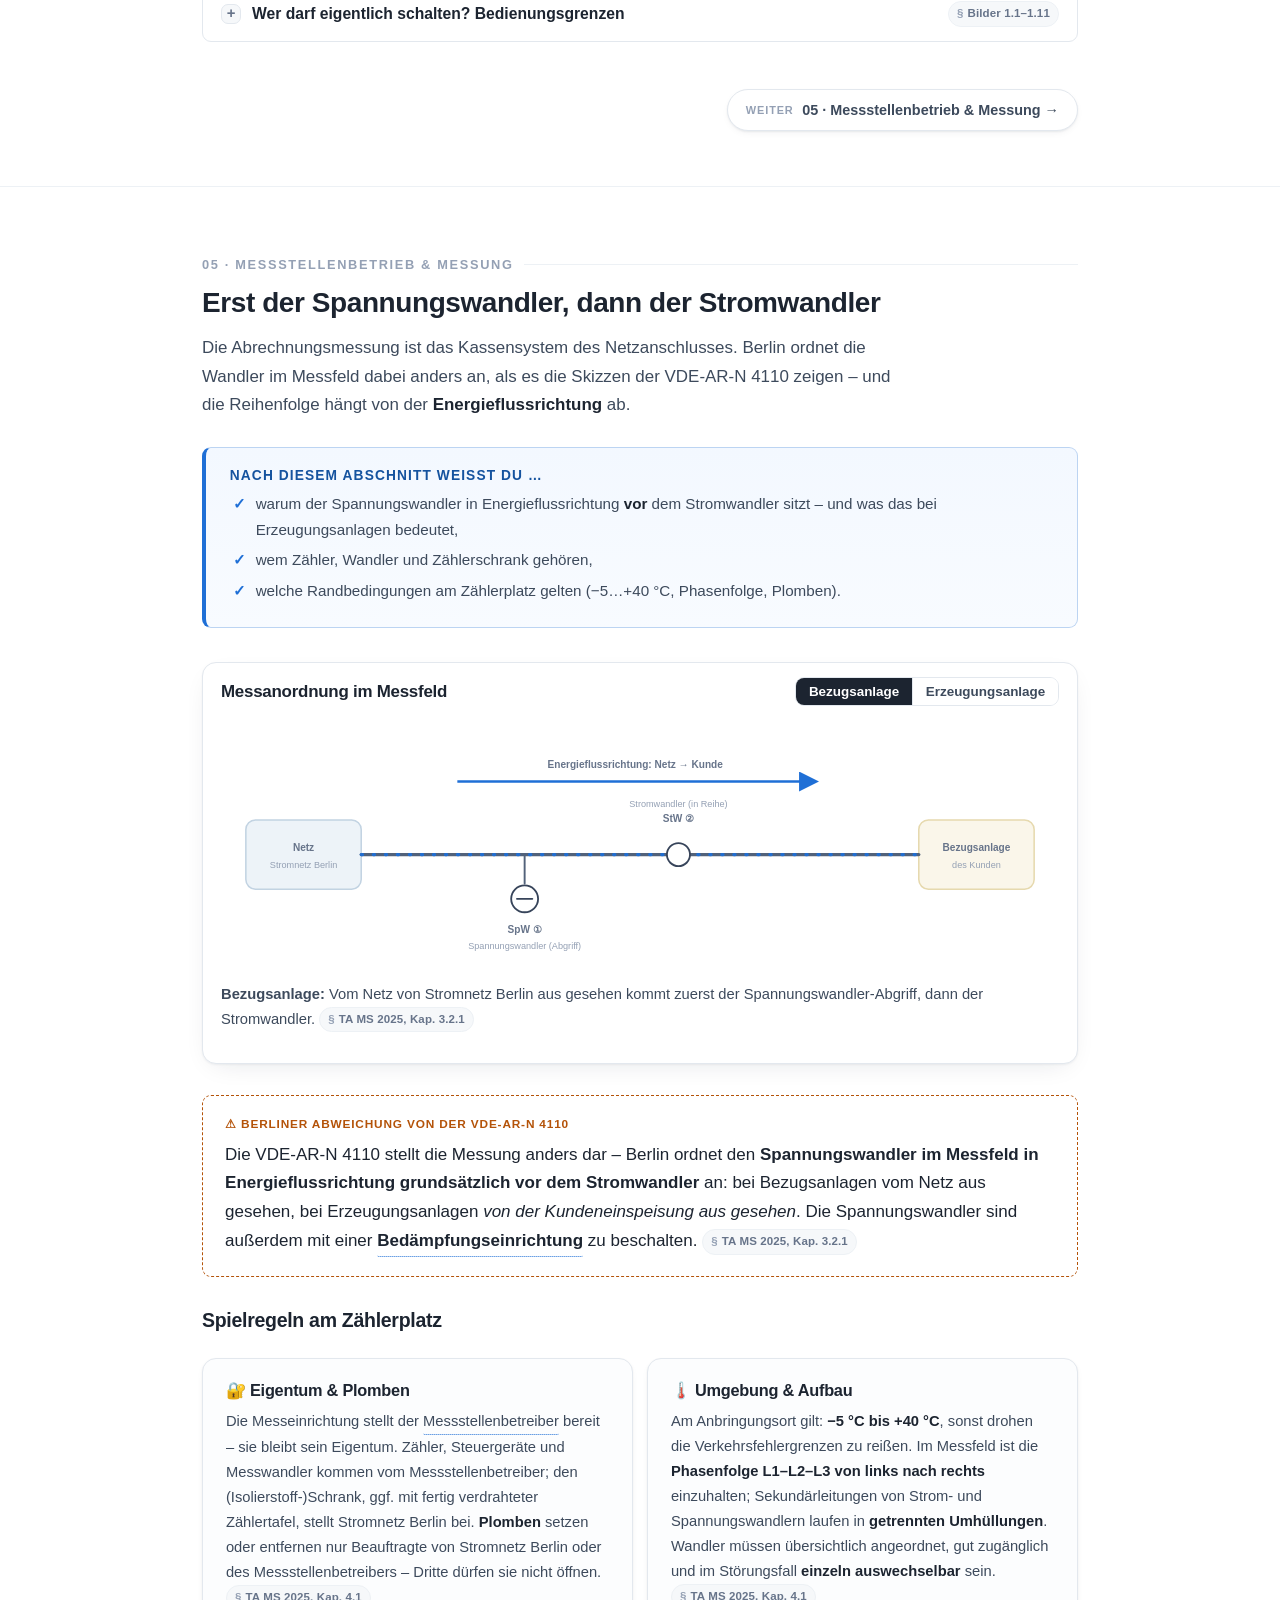
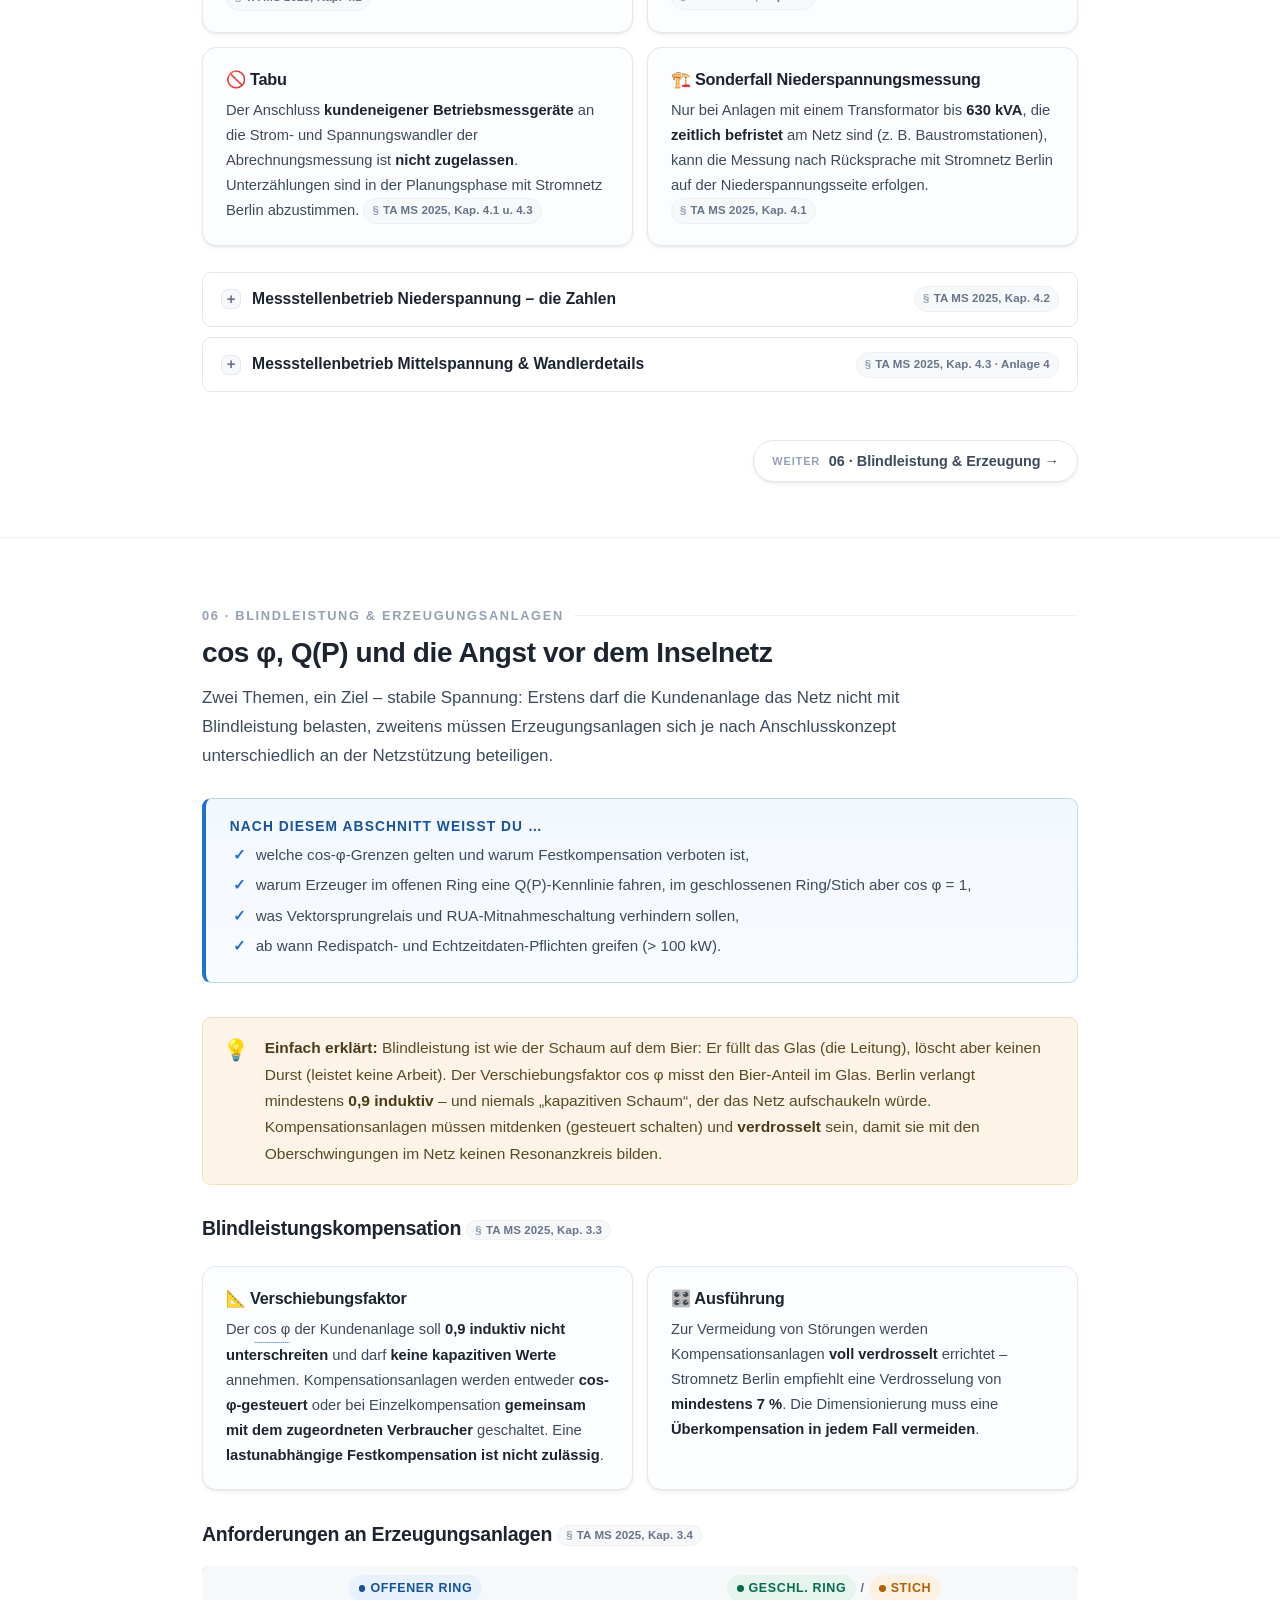
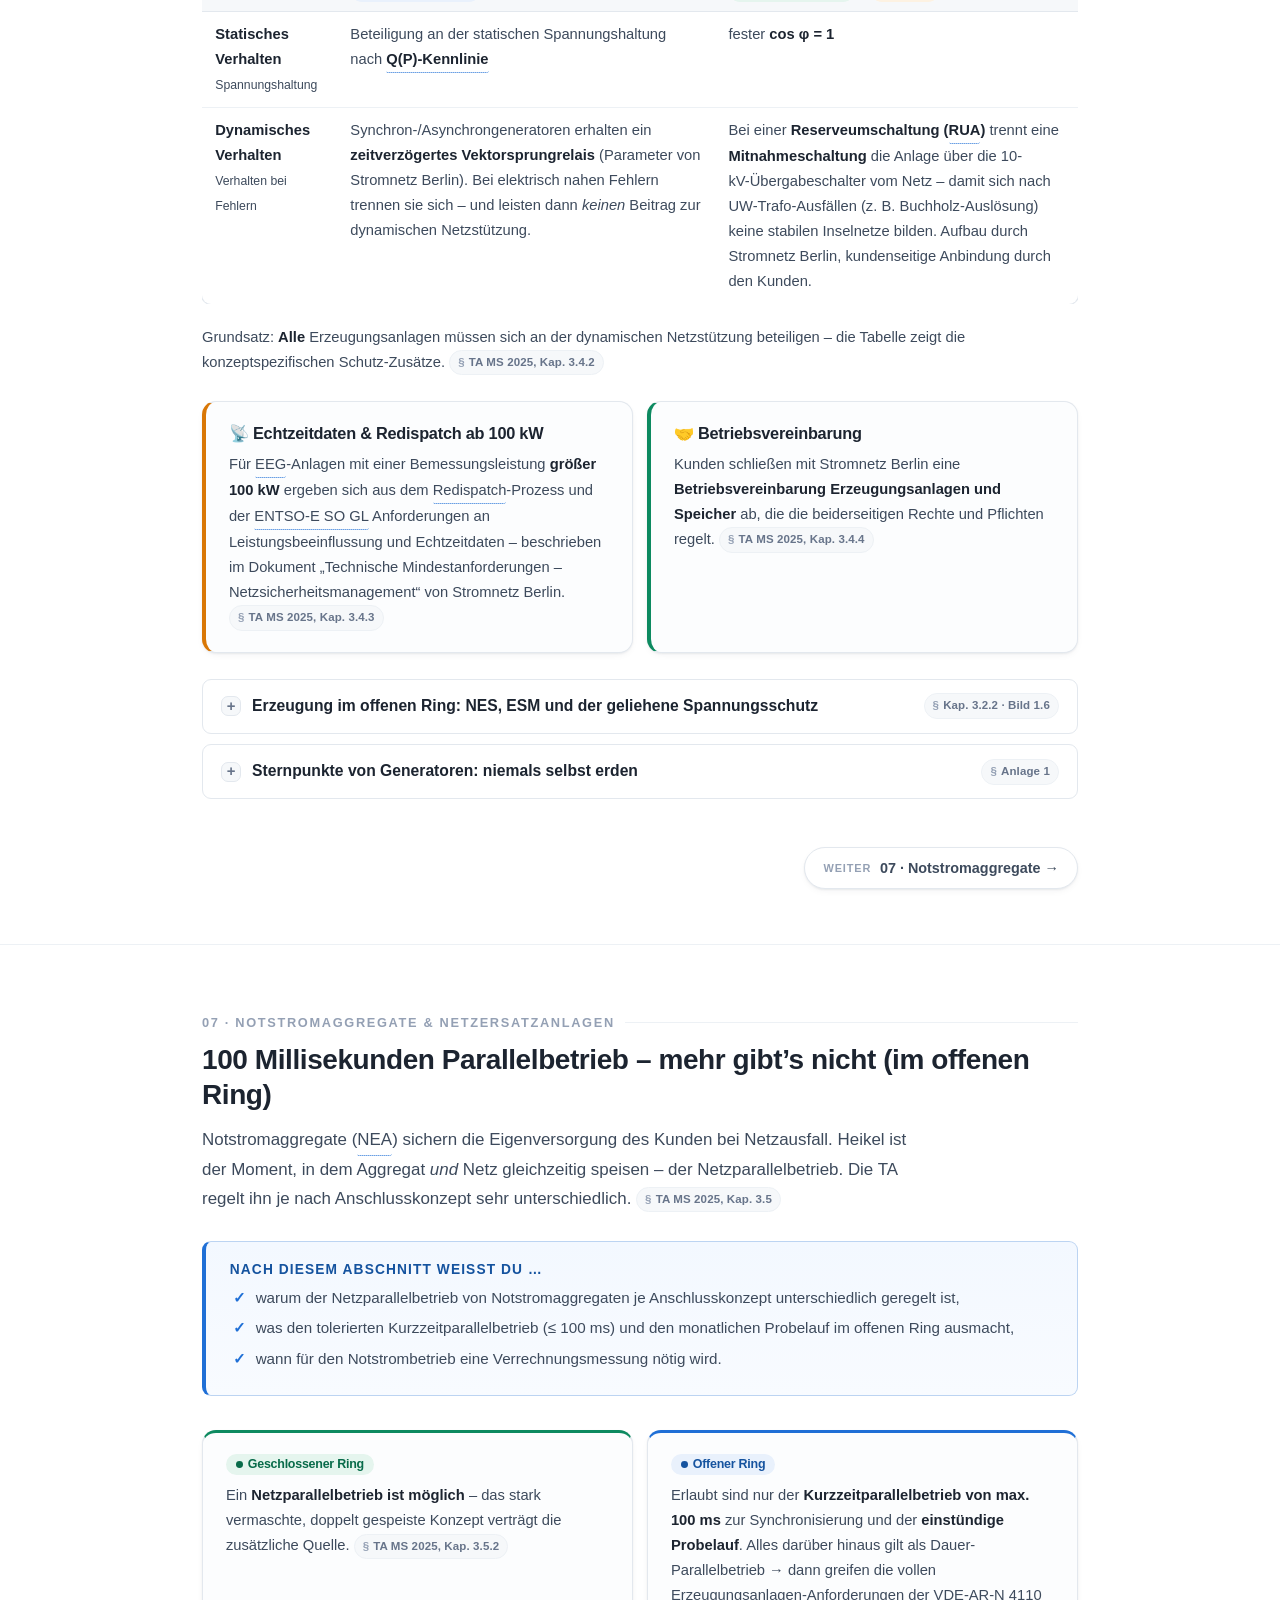
==== commit 563f130a: "Refine grid monogram and align planner and knowledge navigation" ====
--- a/wissen.html
+++ b/wissen.html
@@ -618,6 +618,14 @@
   section.block{padding:1.5rem 0}
   body{font-size:12pt}
 }
+/* Gemeinsamer Markenauftritt von Planung und Wissen */
+.topnav { background: #163e34; border-color: #315749; }
+.topnav .brand { color: white; font-size: 1.12rem; letter-spacing: -.045em; }
+.topnav .brand b { color: #c1ed78; }
+.topnav .brand small { border-left: 1px solid #78988a; padding-left: 9px; color: #dfeada; font-size: .78rem; letter-spacing: normal; }
+.topnav .navlinks a { color: #ebf2ed; }
+.topnav .navlinks a:is(:hover,.active) { background: #e4efda; color: #163e34; }
+.hero h1 { font-family: Georgia, serif; font-weight: 500; letter-spacing: -.04em; }
 </style>
 </head>
 <body><a href="/" style="display:block;padding:12px 24px;background:#224d40;color:white;text-align:center;font:14px sans-serif;text-decoration:none">← Zur Deutschlandkarte und Netzanschlussplanung</a>
@@ -626,7 +634,7 @@
 
 <nav class="topnav" aria-label="Seitennavigation">
   <div class="bar">
-    <a class="brand" href="#top"><img src="/netzzeichen.svg" alt="Anschluss1" width="30" height="30">TA&nbsp;Mittelspannung&nbsp;Berlin</a>
+    <a class="brand" href="#top" aria-label="Anschluss1 Wissen – zum Seitenanfang"><img src="/netzzeichen.svg" alt="" width="30" height="30"><span>anschluss<b>1</b>.de</span><small>Wissen</small></a>
     <div class="navlinks" id="navlinks">
       <a href="#einordnung">Einordnung</a>
       <a href="#zahlen">Zahlen</a>
